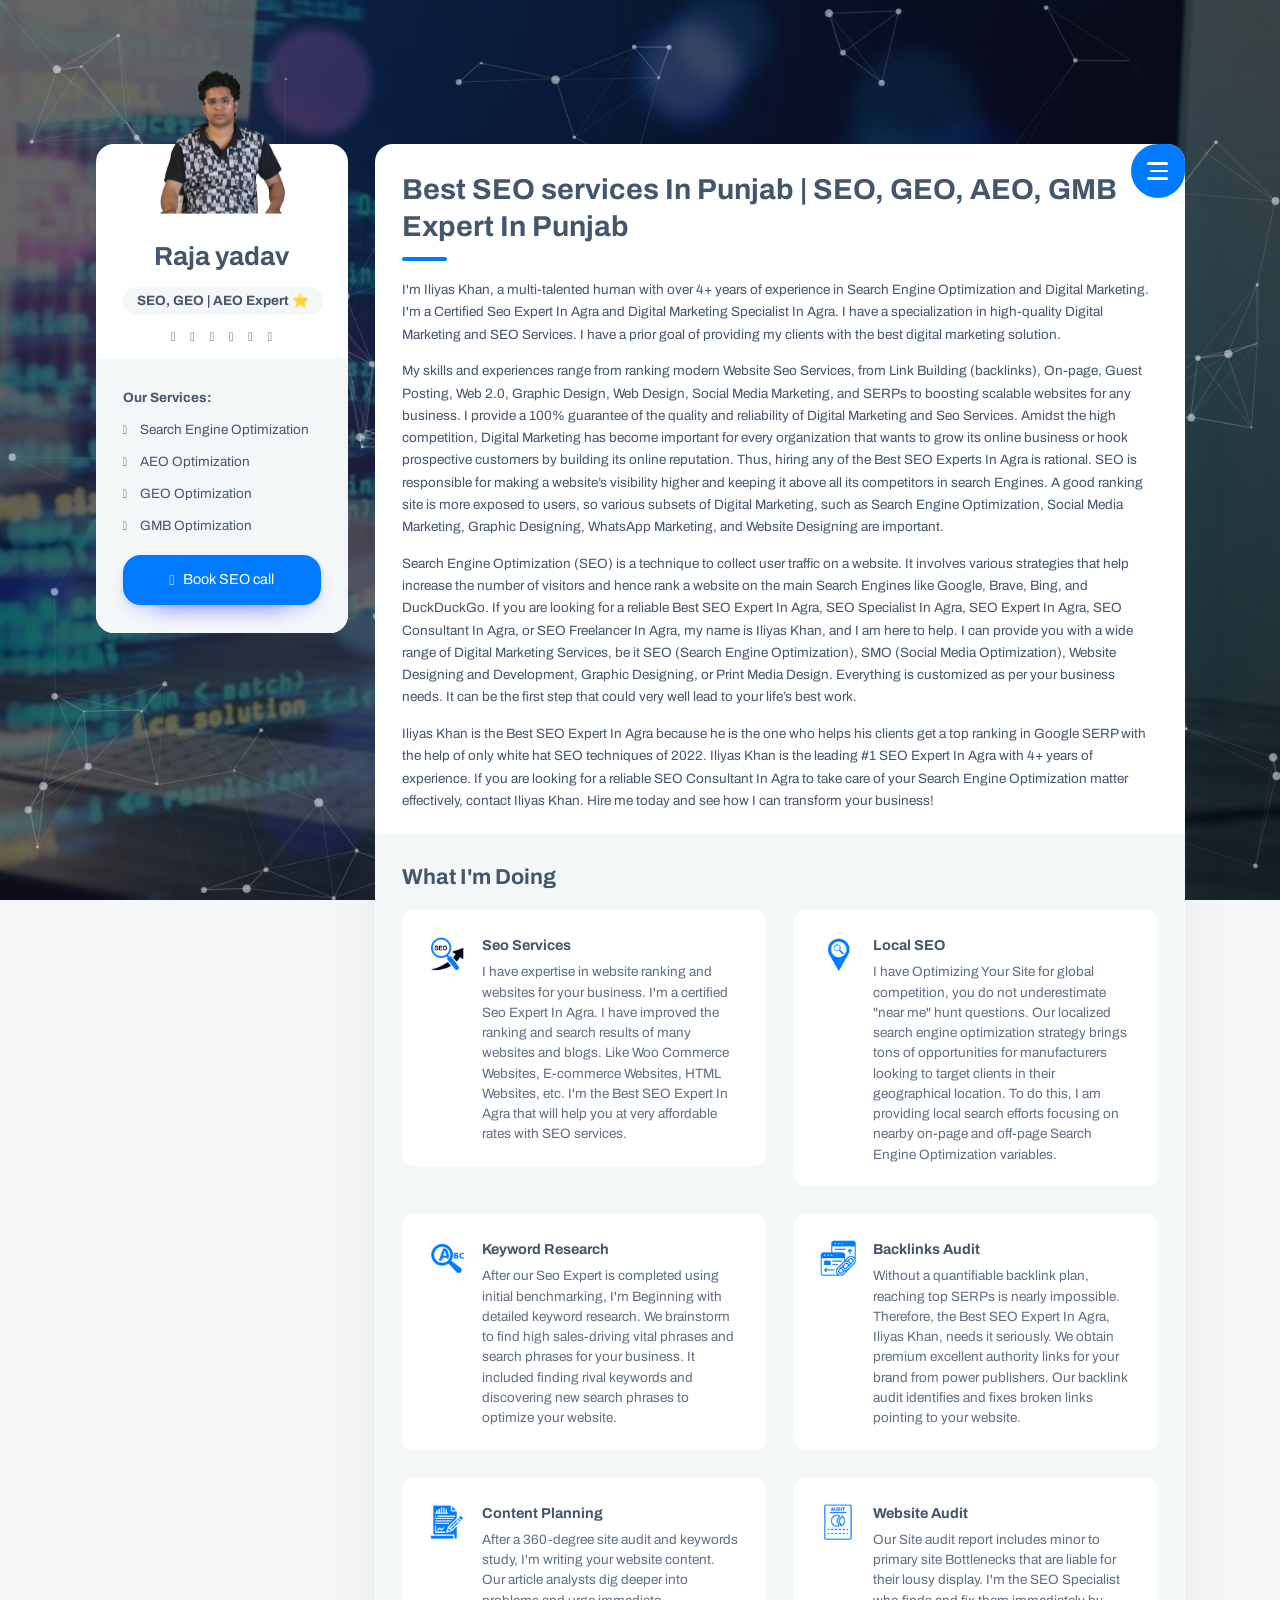
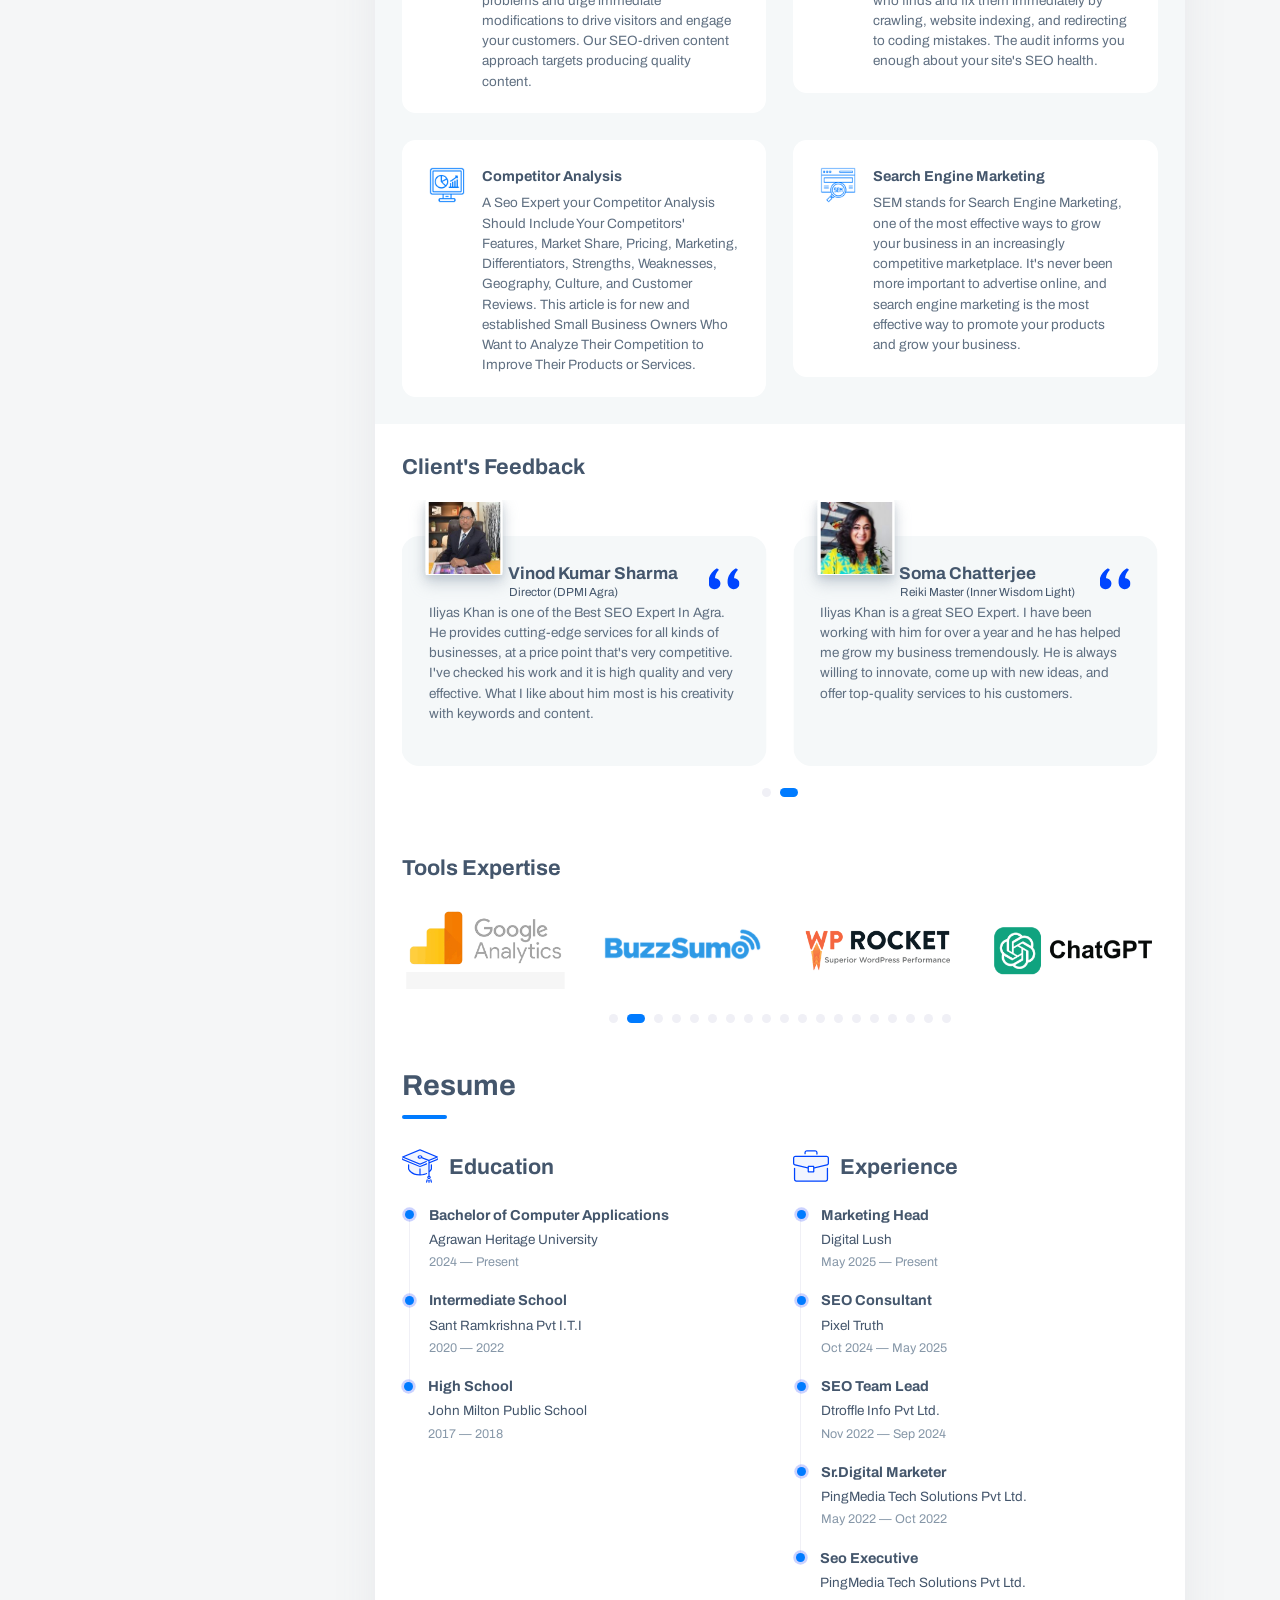
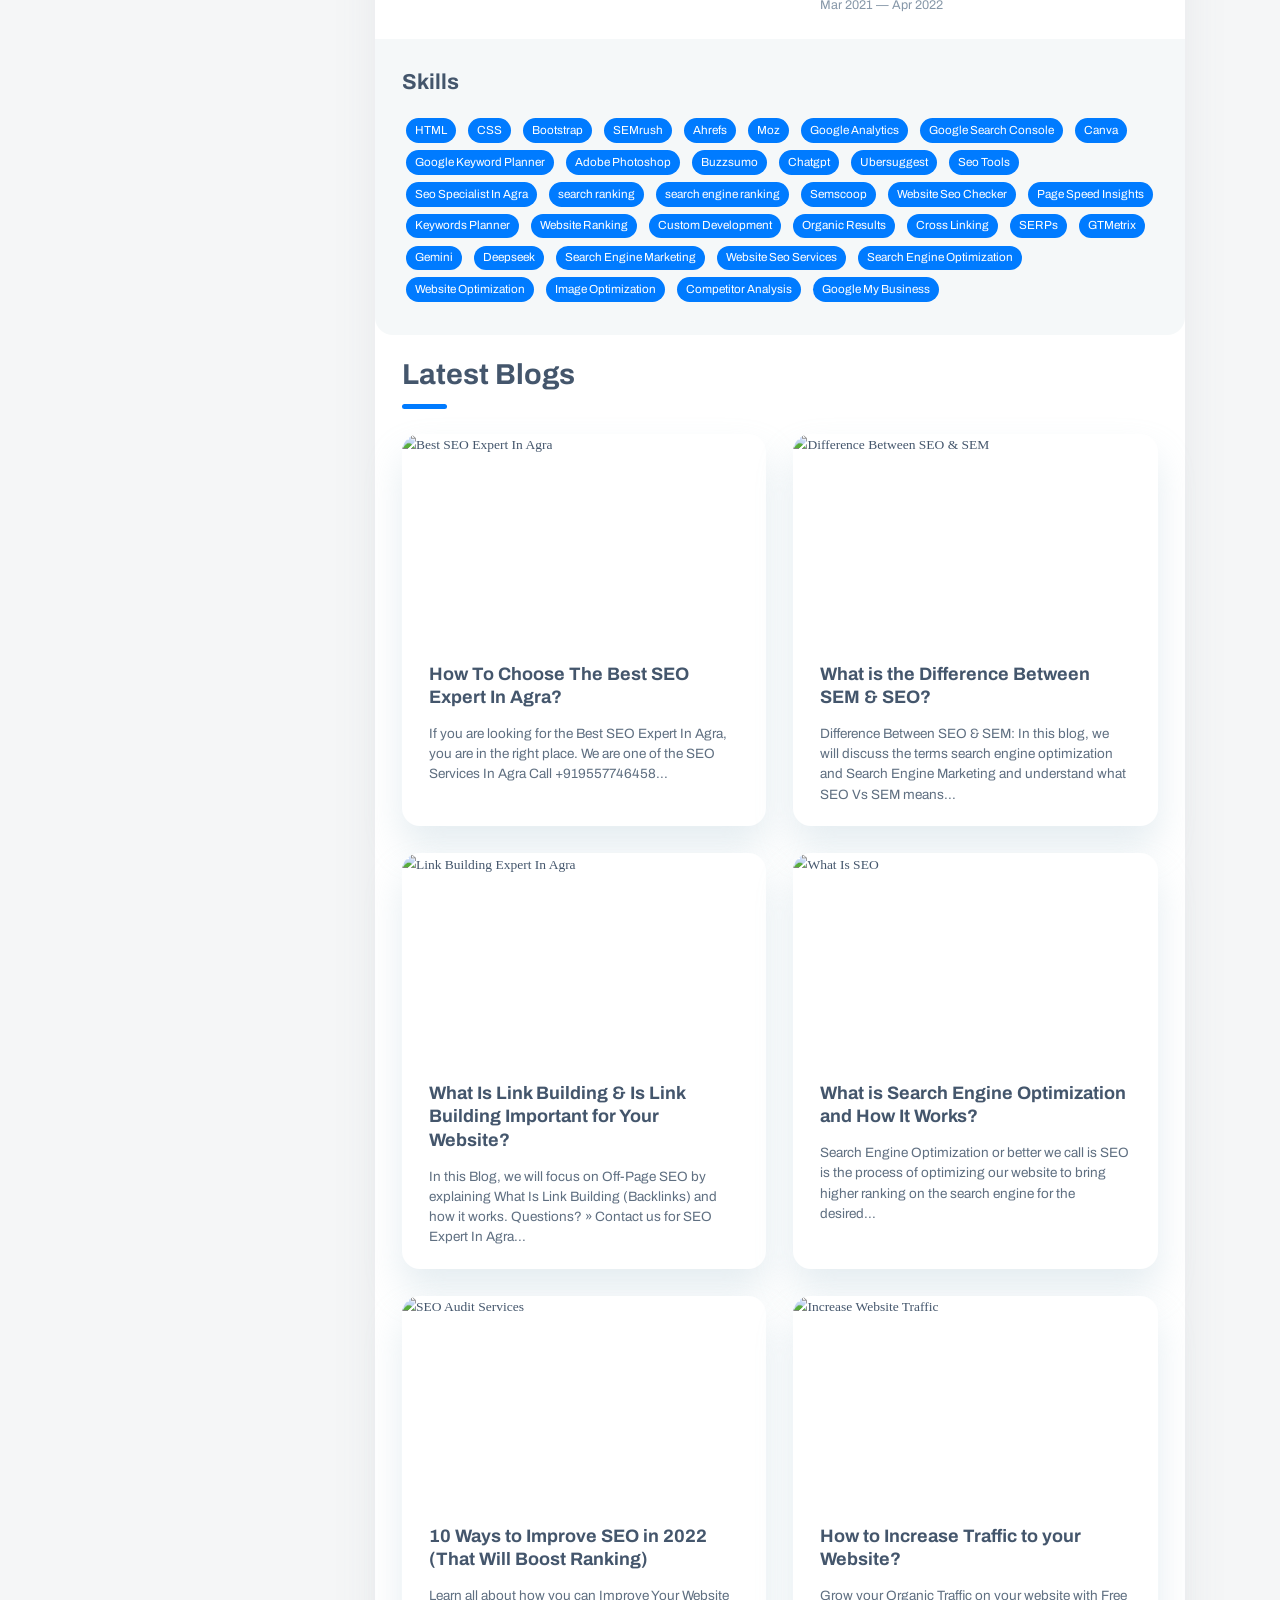
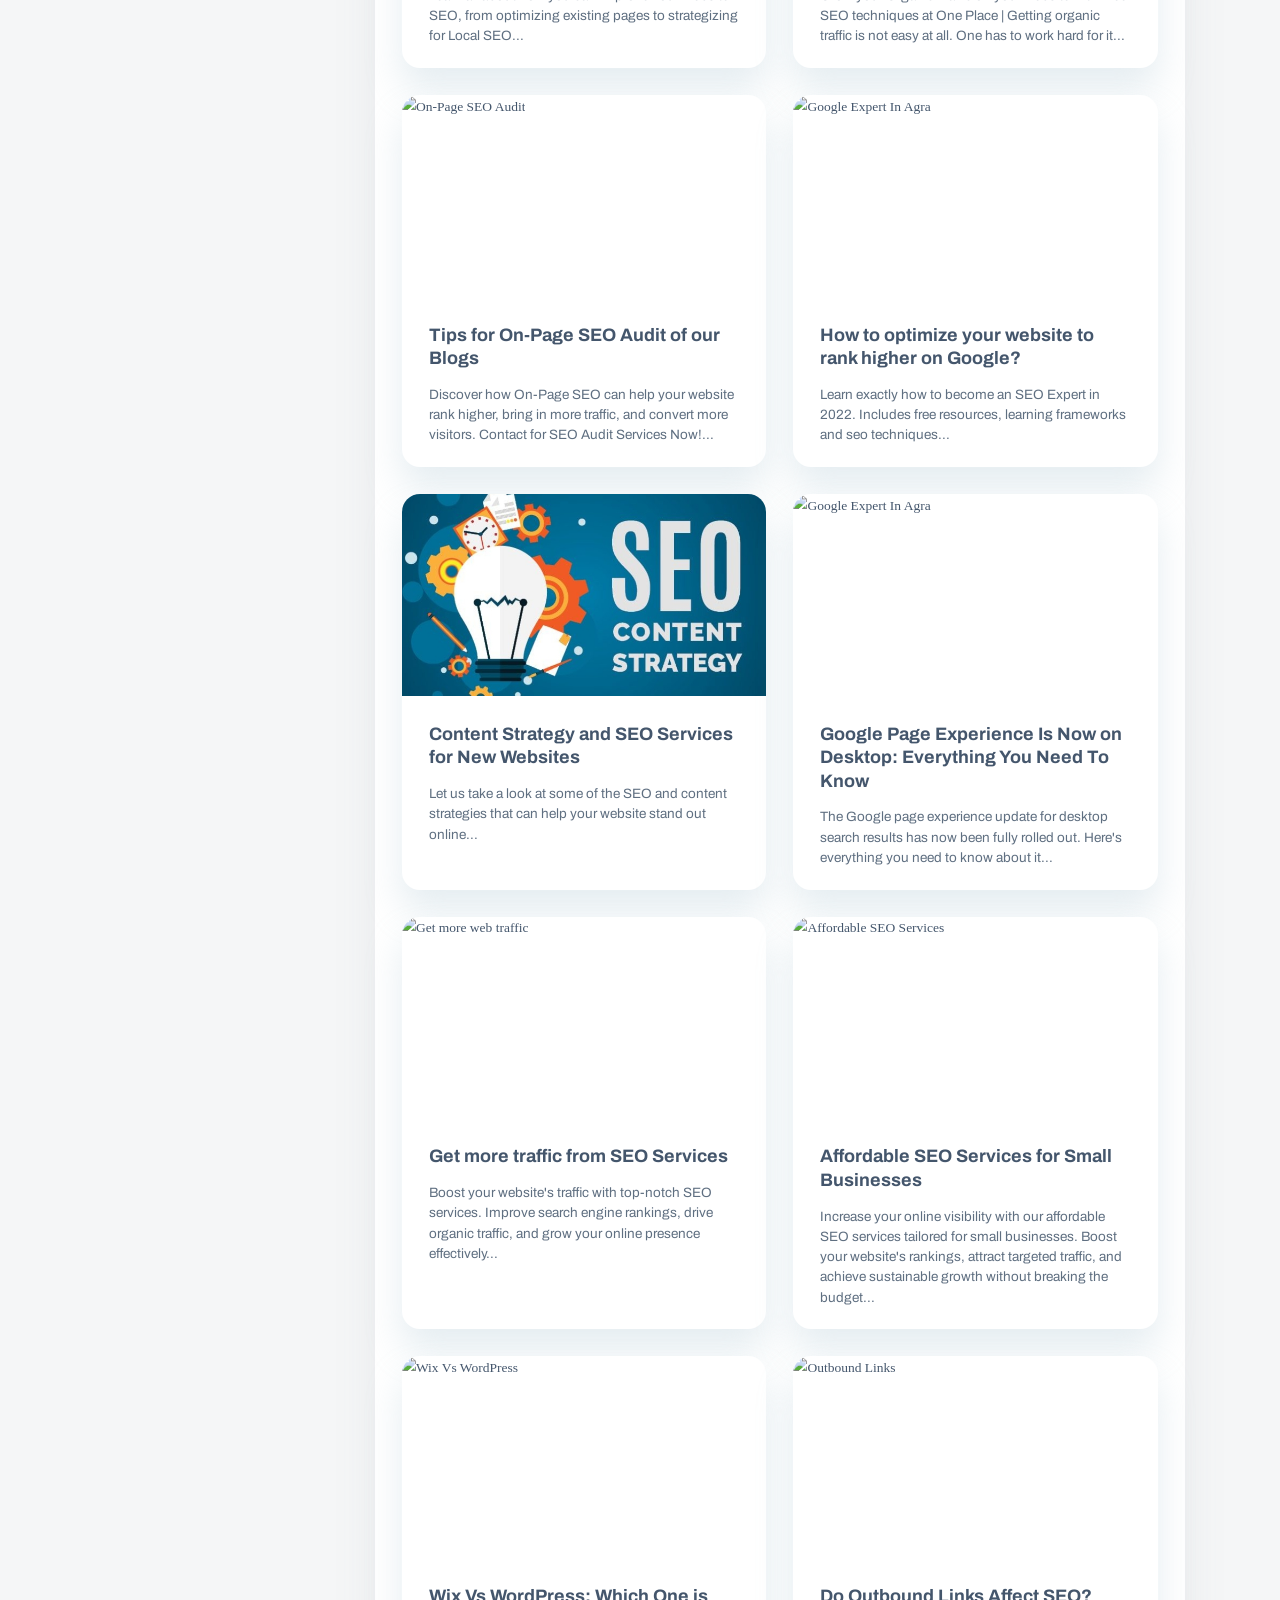
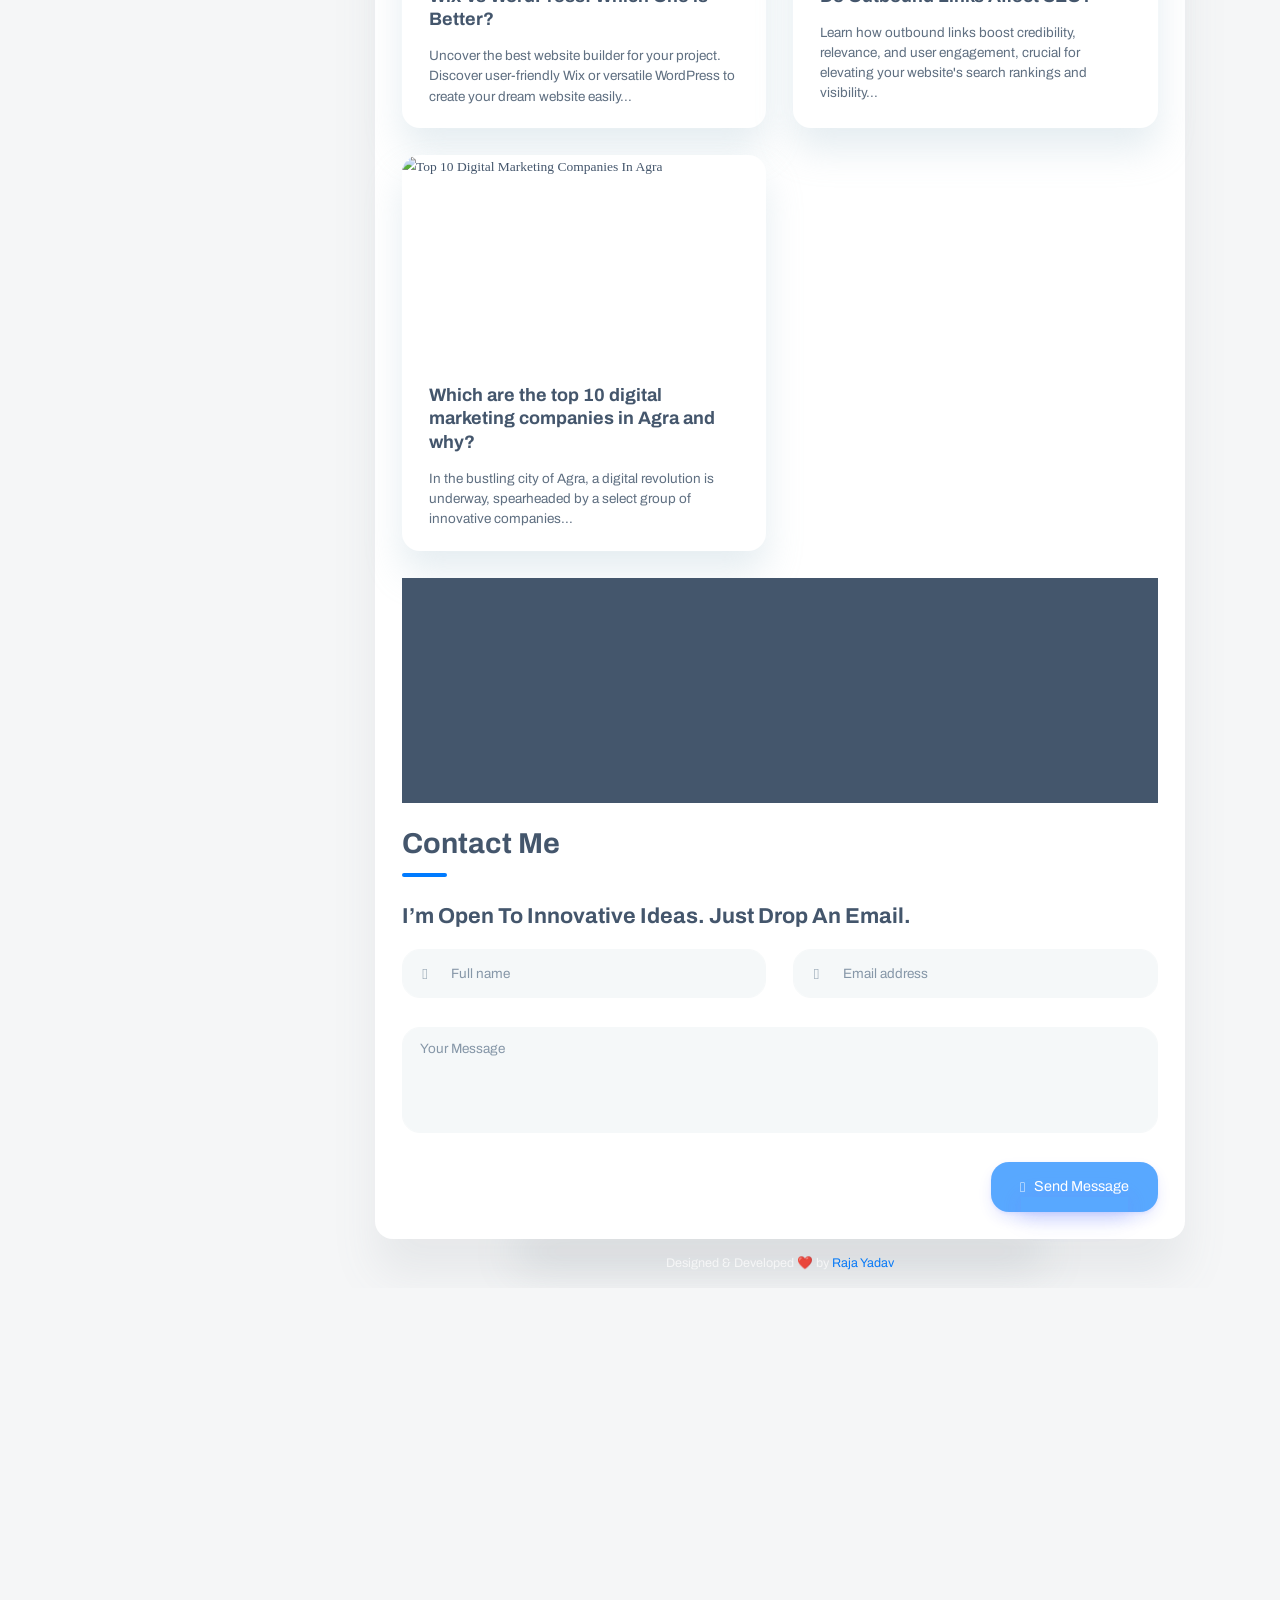
==== index.html @ 0ef96c01 "Update index.html" ====
<!DOCTYPE html><html lang="en"><head>
    <meta charset="utf-8">
    <title>Best SEO services In Punjab | SEO Expert In Punjab | Raja yadav</title>
    <!-- Meta Data -->
    <meta http-equiv="X-UA-Compatible" content="IE=edge">
    <meta name="viewport" content="width=device-width, initial-scale=1, shrink-to-fit=no">
    <meta name="format-detection" content="telephone=no">
    <meta name="format-detection" content="address=no">
    <meta name="author" content="Raja yadav">
    <meta name="publisher" content="Raja yadav">
    <meta name="keywords" content="Seo Expert In Agra, Best Seo Expert In Agra, Seo Consultant In Agra, Seo Specialist In Agra, Web Designer In Agra, Digital Marketing Specialist In Agra, WordPress Developer In Agra">
    <meta name="description" content="Looking for Best SEO Expert In Agra? We provide the Best SEO Services In Agra, helping businesses to rank higher in search engines and get more traffic. ">
    <!-- Facebook Meta Tags -->
    <meta property="og:url" content="https://iliyaskhanseo.github.io/about/">
    <meta property="og:type" content="website">
    <meta property="og:title" content="Best SEO services In Punjab | SEO Specialist In Punjab | Raja yadav">
    <meta property="og:description" content="Looking for Best SEO Expert In Agra? We provide the Best SEO Services In Agra, helping businesses to rank higher in search engines and get more traffic.">
    <meta property="og:image" content="assets/img/seo-specialist-in-agra.png">
    <!-- Twitter Meta Tags -->
    <meta name="twitter:card" content="summary_large_image">
    <meta property="twitter:domain" content="iliyaskhanseo.github.io">
    <meta property="twitter:url" content="https://iliyaskhanseo.github.io/about/">
    <meta name="twitter:title" content="BBest SEO services In Punjab | SEO Specialist In Punjab | Raja yadav">
    <meta name="twitter:description" content="Looking for Best SEO Expert In Agra? We provide the Best SEO Services In Agra, helping businesses to rank higher in search engines and get more traffic.">
    <meta name="twitter:image" content="https://iliyaskhanseo.github.io/about/assets/img/Eh5LkdTk6ANN.png">
    <!-- Google Search Console Tag -->
    <meta name="google-site-verification" content="oo7vK7YhTqruLKz8RVcrrP7pEnpECfDOakX9Ccf4OaU">
    <!-- Pinterest Console Tag -->
    <meta name="p:domain_verify" content="1a191bb0fbd86f6b0634e02ddeb08bd8">
    <!-- Font Awesome Icon -->
    <link rel="stylesheet" href="path/to/font-awesome/css/font-awesome.min.css">
    <!-- Favicons -->
    <link rel="apple-touch-icon" sizes="144x144" href="assets/img/best-consultant-in-agra copy.jpg">
    <link rel="apple-touch-icon" sizes="114x114" href="assets/img/best-consultant-in-agra copy.jpg">
    <link rel="apple-touch-icon" sizes="72x72" href="assets/img/best-consultant-in-agra copy.jpg">
    <link rel="apple-touch-icon" sizes="57x57" href="assets/img/best-consultant-in-agra copy.jpg">
    <link rel="shortcut icon" href="assets/img/fevicon.png">
    <link rel="canonical" href="https://iliyaskhanseo.github.io/about/">
    <!-- Styles -->
    <link rel="stylesheet" type="text/css" href="assets/styles/style.css">
    <link rel="stylesheet" type="text/css" href="assets/demo/style-demo.css">
    <!-- Global site tag (gtag.js) - Google Analytics -->
    <script async="" src="https://www.googletagmanager.com/gtag/js?id=G-YRTBRY62MX"></script>
    <script>
    window.dataLayer = window.dataLayer || [];
    function gtag() { dataLayer.push(arguments); }
    gtag('js', new Date());
    gtag('config', 'G-YRTBRY62MX');
    </script>
    <!-- Schemas  -->
    <script type="application/ld+json">
    {
    "@context": "https://schema.org",
    "@type": "ProfessionalService",
    "name": "SEO Specialist In Agra - Iliyas Khan - WordPress Developer In Agra",
    "image": "https://iliyaskhanseo.github.io/about/assets/img/4myxSae8krfL.jpg",
    "@id": "",
    "url": "https://iliyaskhanseo.github.io/about/",
    "telephone": "9557746458",
    "priceRange": "$150 - $300",
    "address": {
    "@type": "PostalAddress",
    "streetAddress": "G-556, Rambagh, Valdev Nagar, T.Y.C. Phase-II",
    "addressLocality": "Agra",
    "postalCode": "282006",
    "addressRegion" : "UP",
    "addressCountry": "IN"
    },
    "geo": {
    "@type": "GeoCoordinates",
    "latitude": 27.2057342,
    "longitude": 78.0544946
    },
    "openingHoursSpecification": {
    "@type": "OpeningHoursSpecification",
    "dayOfWeek": [
    "Monday",
    "Tuesday",
    "Wednesday",
    "Thursday",
    "Friday",
    "Saturday"
    ],
    "opens": "09:00",
    "closes": "21:00"
    },
    "sameAs": [
    "https://www.facebook.com/iliyaskhanseo",
    "https://www.instagram.com/iliyaskhanseo/",
    "https://twitter.com/iliyaskhanseo",
    "https://www.linkedin.com/in/iliyas-khan-seo/",
    "https://github.com/iliyaskhanseo",
    "https://in.pinterest.com/iliyaskhanseo/",
    "https://iliyaskhanseo.github.io/about/"
    ]
    }
    </script>
    <script type="application/ld+json">
    {
    "@context": "https://schema.org/",
    "@type": "BreadcrumbList",
    "itemListElement": [{
    "@type": "ListItem",
    "position": 1,
    "name": "Home",
    "item": "https://iliyaskhanseo.github.io/about/"
    },{
    "@type": "ListItem",
    "position": 2,
    "name": "About Me",
    "item": "https://iliyaskhanseo.github.io/about/"
    }]
    }
    </script>
    <script type="application/ld+json">
    {
    "@context": "https://schema.org/",
    "@type": "WebSite",
    "name": "SEO Specialist In Agra - Iliyas Khan | SEO Expert In Agra | Best SEO Expert In Agra",
    "url": "https://iliyaskhanseo.github.io/about/",
    "potentialAction": {
    "@type": "SearchAction",
    "target": "https://iliyaskhanseo.github.io/about/{search_term_string}",
    "query-input": "required name=search_term_string"
    }
    }
    </script>
    <script type="application/ld+json">
    {
    "@context": "https://schema.org/",
    "@type": "Person",
    "name": "Raja Yadav",
    "url": "https://iliyaskhanseo.github.io/about/",
    "image": "https://iliyaskhanseo.github.io/about/assets/img/4myxSae8krfL.jpg",
    "jobTitle": "SEO, GEO, GMB Specialist",
    "worksFor": {
    "@type": "Organization",
    "name": "Zylo Fitness"
    },
    "sameAs": [
    "https://www.facebook.com/iliyaskhanseo",
    "https://www.instagram.com/iliyaskhanseo/",
    "https://twitter.com/iliyaskhanseo",
    "https://www.linkedin.com/in/iliyas-khan-seo/",
    "https://github.com/iliyaskhanseo",
    "https://in.pinterest.com/iliyaskhanseo/"
    ]
    }
    </script>
    <script type="application/ld+json">
    {
    "@context": "https://schema.org",
    "@type": "BlogPosting",
    "mainEntityOfPage": {
    "@type": "WebPage",
    "@id": "https://www.linkedin.com/pulse/what-difference-between-seo-sem-iliyas-khan-iliyas-khan"
    },
    "headline": "What is the Difference Between SEM & SEO?",
    "description": "Difference Between SEO & SEM: In this blog, we will discuss the terms search engine optimization and Search Engine Marketing and understand what SEO Vs SEM means...",
    "image": "https://iliyaskhanseo.github.io/about/assets/img/xHSi1Vx0AQ9A.jpg",
    "author": {
    "@type": "Person",
    "name": "Iliyas Khan",
    "url": "https://iliyaskhanseo.github.io/about/"
    },
    "publisher": {
    "@type": "Organization",
    "name": "Iliyas Khan",
    "logo": {
    "@type": "ImageObject",
    "url": "https://iliyaskhanseo.github.io/shivam-bhai/assets/img/Eh5LkdTk6ANN.png"
    }
    },
    "datePublished": ""
    }
    </script>
    <script type="application/ld+json">
    {
    "@context": "https://schema.org",
    "@type": "BlogPosting",
    "mainEntityOfPage": {
    "@type": "WebPage",
    "@id": "https://www.linkedin.com/pulse/what-search-engine-optimization-how-does-work-iliyas-iliyas-khan/"
    },
    "headline": "What is Search Engine Optimization and How It Works?",
    "description": "Search Engine Optimization or better we call is SEO is the process of optimizing our website to bring higher ranking on the search engine for the desired...",
    "image": "https://iliyaskhanseo.github.io/about/assets/img/XyAKv8jKcpv4.jpg",
    "author": {
    "@type": "Person",
    "name": "Iliyas Khan",
    "url": "https://iliyaskhanseo.github.io/about/"
    },
    "publisher": {
    "@type": "Organization",
    "name": "Iliyas Khan",
    "logo": {
    "@type": "ImageObject",
    "url": "https://iliyaskhanseo.github.io/about/assets/img/Eh5LkdTk6ANN.png"
    }
    },
    "datePublished": ""
    }
    </script>
    <script type="application/ld+json">
    {
    "@context": "https://schema.org",
    "@type": "BlogPosting",
    "mainEntityOfPage": {
    "@type": "WebPage",
    "@id": "https://www.linkedin.com/pulse/tips-on-page-seo-audit-our-blogs-iliyas-khan"
    },
    "headline": "Tips for On-Page SEO Audit of our Blogs",
    "description": "Discover how On-Page SEO can help your website rank higher, bring in more traffic, and convert more visitors. Contact for SEO Audit Services Now!...",
    "image": "https://iliyaskhanseo.github.io/about/assets/img/xk8H1oG9loq4.jpg",
    "author": {
    "@type": "Person",
    "name": "Iliyas Khan",
    "url": "https://iliyaskhanseo.github.io/about/"
    },
    "publisher": {
    "@type": "Organization",
    "name": "Iliyas Khan",
    "logo": {
    "@type": "ImageObject",
    "url": "https://iliyaskhanseo.github.io/about/assets/img/Eh5LkdTk6ANN.png"
    }
    },
    "datePublished": ""
    }
    </script>
    <script type="application/ld+json">
    {
    "@context": "https://schema.org",
    "@type": "BlogPosting",
    "mainEntityOfPage": {
    "@type": "WebPage",
    "@id": "https://www.linkedin.com/pulse/what-link-building-important-your-website-iliyas-khan"
    },
    "headline": "What Is Link Building & Is Link Building Important for Your Website?",
    "description": "In this Blog, we will focus on Off-Page SEO by explaining What Is Link Building (Backlinks) and how it works. Questions? » Contact us for SEO Expert In Agra...",
    "image": "https://iliyaskhanseo.github.io/about/assets/img/Mxy9rFTm3oGd.jpg",
    "author": {
    "@type": "Person",
    "name": "Iliyas Khan",
    "url": "https://iliyaskhanseo.github.io/about/"
    },
    "publisher": {
    "@type": "Organization",
    "name": "Iliyas Khan",
    "logo": {
    "@type": "ImageObject",
    "url": "https://iliyaskhanseo.github.io/about/assets/img/Eh5LkdTk6ANN.png"
    }
    },
    "datePublished": ""
    }
    </script>
    <script type="application/ld+json">
    {
    "@context": "https://schema.org",
    "@type": "BlogPosting",
    "mainEntityOfPage": {
    "@type": "WebPage",
    "@id": "https://www.linkedin.com/pulse/how-increase-traffic-your-website-iliyas-khan"
    },
    "headline": "How to Increase Traffic to your Website?",
    "description": "Grow your Organic Traffic on your website with Free SEO techniques at One Place | Getting organic traffic is not easy at all. One has to work hard for it...",
    "image": "https://iliyaskhanseo.github.io/about/assets/img/Q4Z4lAqhWyp5.jpg",
    "author": {
    "@type": "Person",
    "name": "Iliyas Khan",
    "url": "https://iliyaskhanseo.github.io/about/"
    },
    "publisher": {
    "@type": "Organization",
    "name": "Iliyas Khan",
    "logo": {
    "@type": "ImageObject",
    "url": "https://iliyaskhanseo.github.io/about/assets/img/Eh5LkdTk6ANN.png"
    }
    },
    "datePublished": ""
    }
    </script>
    <script type="application/ld+json">
    {
    "@context": "https://schema.org",
    "@type": "BlogPosting",
    "mainEntityOfPage": {
    "@type": "WebPage",
    "@id": "https://www.linkedin.com/pulse/content-strategy-seo-services-new-websites-iliyas-khan"
    },
    "headline": "Content Strategy and SEO Services for New Websites",
    "description": "Let us take a look at some of the SEO and content strategies that can help your website stand out online...",
    "image": "https://iliyaskhanseo.github.io/about/Content Strategy and SEO Services for New Websites",
    "author": {
    "@type": "Person",
    "name": "Iliyas Khan",
    "url": "https://iliyaskhanseo.github.io/about/"
    },
    "publisher": {
    "@type": "Organization",
    "name": "Iliyas Khan",
    "logo": {
    "@type": "ImageObject",
    "url": "https://iliyaskhanseo.github.io/about/assets/img/Eh5LkdTk6ANN.png"
    }
    },
    "datePublished": ""
    }
    </script>
    <script type="application/ld+json">
    {
    "@context": "https://schema.org",
    "@type": "BlogPosting",
    "mainEntityOfPage": {
    "@type": "WebPage",
    "@id": "https://www.linkedin.com/pulse/how-optimize-your-website-rank-higher-google-iliyas-khan"
    },
    "headline": "How to optimize your website to rank higher on Google?",
    "description": "Learn exactly how to become an SEO Expert in 2022. Includes free resources, learning frameworks and seo techniques...",
    "image": "https://iliyaskhanseo.github.io/about/assets/img/9PnNhcQPXZjW.jpg",
    "author": {
    "@type": "Person",
    "name": "Iliyas Khan",
    "url": "https://iliyaskhanseo.github.io/about/"
    },
    "publisher": {
    "@type": "Organization",
    "name": "Iliyas Khan",
    "logo": {
    "@type": "ImageObject",
    "url": "https://iliyaskhanseo.github.io/about/assets/img/Eh5LkdTk6ANN.png"
    }
    },
    "datePublished": ""
    }
    </script>
    <script type="application/ld+json">
    {
    "@context": "https://schema.org",
    "@type": "BlogPosting",
    "mainEntityOfPage": {
    "@type": "WebPage",
    "@id": "https://www.linkedin.com/pulse/google-page-experience-now-desktop-everything-you-need-iliyas-khan"
    },
    "headline": "Google Page Experience Is Now on Desktop: Everything You Need To Know",
    "description": "The Google page experience update for desktop search results has now been fully rolled out. Here's everything you need to know about it...",
    "image": "https://iliyaskhanseo.github.io/about/assets/img/HEodektyXf31.jpg",
    "author": {
    "@type": "Person",
    "name": "Iliyas Khan",
    "url": "https://iliyaskhanseo.github.io/about/"
    },
    "publisher": {
    "@type": "Organization",
    "name": "Iliyas Khan",
    "logo": {
    "@type": "ImageObject",
    "url": "https://iliyaskhanseo.github.io/about/assets/img/Eh5LkdTk6ANN.png"
    }
    },
    "datePublished": ""
    }
    </script>
    <script type="application/ld+json">
    {
    "@context": "https://schema.org",
    "@type": "BlogPosting",
    "mainEntityOfPage": {
    "@type": "WebPage",
    "@id": "https://www.linkedin.com/pulse/how-choose-best-seo-expert-agra-iliyas-khan"
    },
    "headline": "How To Choose The Best SEO Expert In Agra?",
    "description": "If you are looking for the Best SEO Expert In Agra, you are in the right place. We are one of the SEO Services In Agra Call +91 9557746458...",
    "image": "https://iliyaskhanseo.github.io/about/assets/img/iwyoLDih7Cu0.jpg",
    "author": {
    "@type": "Person",
    "name": "Iliyas Khan",
    "url": "https://iliyaskhanseo.github.io/about/"
    },
    "publisher": {
    "@type": "Organization",
    "name": "Iliyas Khan",
    "logo": {
    "@type": "ImageObject",
    "url": "https://iliyaskhanseo.github.io/about/assets/img/Eh5LkdTk6ANN.png"
    }
    },
    "datePublished": ""
    }
    </script>
    <script type="application/ld+json">
    {
    "@context": "https://schema.org",
    "@type": "BlogPosting",
    "mainEntityOfPage": {
    "@type": "WebPage",
    "@id": "https://www.linkedin.com/pulse/10-ways-improve-seo-2022-boost-ranking-iliyas-khan"
    },
    "headline": "10 Ways to Improve SEO in 2022 (That Will Boost Ranking)",
    "description": "Learn all about how you can Improve Your Website SEO, from optimizing existing pages to strategizing for Local SEO...",
    "image": "https://iliyaskhanseo.github.io/about/assets/img/2VVUNK309PDl.jpg",
    "author": {
    "@type": "Person",
    "name": "Iliyas Khan",
    "url": "https://iliyaskhanseo.github.io/about/"
    },
    "publisher": {
    "@type": "Organization",
    "name": "Iliyas Khan",
    "logo": {
    "@type": "ImageObject",
    "url": "https://iliyaskhanseo.github.io/about/assets/img/Eh5LkdTk6ANN.png"
    }
    },
    "datePublished": ""
    }
    </script>
    <script type="application/ld+json">
    {
    "@context": "https://schema.org",
    "@type": "BlogPosting",
    "mainEntityOfPage": {
    "@type": "WebPage",
    "@id": "https://www.linkedin.com/pulse/get-more-traffic-from-seo-services-iliyas-khan-seo-specialist"
    },
    "headline": "Get more traffic from SEO Services",
    "description": "Boost your website's traffic with top-notch SEO services. Improve search engine rankings, drive organic traffic, and grow your online presence effectively.",
    "image": "https://iliyaskhanseo.github.io/about/assets/img/GG4PXdto7vcZ.jpg",
    "author": {
    "@type": "Person",
    "name": "Iliyas Khan",
    "url": "https://iliyaskhanseo.github.io/about/"
    },
    "publisher": {
    "@type": "Organization",
    "name": "Iliyas Khan",
    "logo": {
    "@type": "ImageObject",
    "url": "https://iliyaskhanseo.github.io/about/assets/img/Eh5LkdTk6ANN.png"
    }
    },
    "datePublished": ""
    }
    </script>
    <script type="application/ld+json">
    {
    "@context": "https://schema.org",
    "@type": "BlogPosting",
    "mainEntityOfPage": {
    "@type": "WebPage",
    "@id": "https://www.linkedin.com/pulse/affordable-seo-services-small-businesses-iliyas-khan-seo-specialist"
    },
    "headline": "Affordable SEO Services for Small Businesses",
    "description": "Increase your online visibility with our affordable SEO services tailored for small businesses. Boost your website's rankings, attract targeted traffic, and achieve sustainable growth without breaking the budget.",
    "image": "https://iliyaskhanseo.github.io/about/assets/img/c37bOPfbvjme.jpg",
    "author": {
    "@type": "Person",
    "name": "Iliyas Khan",
    "url": "https://iliyaskhanseo.github.io/about/"
    },
    "publisher": {
    "@type": "Organization",
    "name": "Iliyas Khan",
    "logo": {
    "@type": "ImageObject",
    "url": "https://iliyaskhanseo.github.io/about/assets/img/Eh5LkdTk6ANN.png"
    }
    },
    "datePublished": ""
    }
    </script>
    <script type="application/ld+json">
    {
    "@context": "https://schema.org",
    "@type": "BlogPosting",
    "mainEntityOfPage": {
    "@type": "WebPage",
    "@id": "https://www.linkedin.com/pulse/wix-vs-wordpress-which-one-better-iliyas-khan-seo-specialist"
    },
    "headline": "Wix Vs WordPress: Which One is Better?",
    "description": "Uncover the best website builder for your project. Discover user-friendly Wix or versatile WordPress to create your dream website easily.",
    "image": "https://iliyaskhanseo.github.io/about/assets/img/20nrl4oJBvlW.jpg",
    "author": {
    "@type": "Person",
    "name": "Iliyas Khan",
    "url": "https://iliyaskhanseo.github.io/about/"
    },
    "publisher": {
    "@type": "Organization",
    "name": "Iliyas Khan",
    "logo": {
    "@type": "ImageObject",
    "url": "https://iliyaskhanseo.github.io/about/assets/img/Eh5LkdTk6ANN.png"
    }
    },
    "datePublished": ""
    }
    </script>
    <script type="application/ld+json">
    {
    "@context": "https://schema.org",
    "@type": "BlogPosting",
    "mainEntityOfPage": {
    "@type": "WebPage",
    "@id": "https://www.linkedin.com/pulse/do-outbound-links-affect-seo-iliyas-khan-seo-specialist-dfj2c"
    },
    "headline": "Do Outbound Links Affect SEO?",
    "description": "Learn how outbound links boost credibility, relevance, and user engagement, crucial for elevating your website's search rankings and visibility.",
    "image": "https://iliyaskhanseo.github.io/about/assets/img/2EQ3pXLinpOZ.jpg",
    "author": {
    "@type": "Person",
    "name": "Iliyas Khan",
    "url": "https://iliyaskhanseo.github.io/about/"
    },
    "publisher": {
    "@type": "Organization",
    "name": "Iliyas Khan",
    "logo": {
    "@type": "ImageObject",
    "url": "https://iliyaskhanseo.github.io/about/assets/img/Eh5LkdTk6ANN.png"
    }
    },
    "datePublished": ""
    }
    </script>
    <script type="application/ld+json">
    {
    "@context": "https://schema.org",
    "@type": "BlogPosting",
    "mainEntityOfPage": {
    "@type": "WebPage",
    "@id": "https://www.linkedin.com/pulse/which-top-10-digital-marketing-companies-agra-why-seo-specialist-wfx9c/"
    },
    "headline": "Which are the top 10 digital marketing companies in Agra and why?",
    "description": "In the bustling city of Agra, a digital revolution is underway, spearheaded by a select group of innovative companies.",
    "image": "https://iliyaskhanseo.github.io/about/assets/img/MLFrRIsemBj3.jpg",
    "author": {
    "@type": "Person",
    "name": "Iliyas Khan",
    "url": "https://iliyaskhanseo.github.io/about/"
    },
    "publisher": {
    "@type": "Organization",
    "name": "Iliyas Khan",
    "logo": {
    "@type": "ImageObject",
    "url": "https://iliyaskhanseo.github.io/about/assets/img/Eh5LkdTk6ANN.png"
    }
    },
    "datePublished": ""
    }
    </script>
  </head>
  <body class="bg-particle">
    <div id="particles-js"></div>
    <main class="main">
      <div class="container gutter-top">
        <div class="row sticky-parent">
          <!-- Sidebar -->
          <aside class="col-12 col-md-12 col-xl-3">
            <div class="sidebar box shadow pb-0 sticky-column">
              <svg class="avatar avatar--180" viewBox="0 0 188 188">
                <g class="avatar__box">
                  <image xlink:href="assets/img/best-consultant-in-agra copy.jpg" alt="Best Seo Expert In Agra" title="Best Seo Expert In Agra" height="100%" width="100%"></image>
                </g>
              </svg>
              <div class="text-center">
                <h3 class="title title--h3 sidebar__user-name">Raja yadav</h3>
                <div class="badge badge--light"><strong>SEO, GEO | AEO Expert ⭐</strong></div>
                <!-- Social -->
                <div class="social">
                  <a class="social__link" href="https://www.facebook.com/iliyaskhanseo" target="_blank" title="Best SEO Consultant In Agra"><i class="font-icon icon-facebook"></i></a>
                  <a class="social__link" href="https://www.instagram.com/zolaseo.in" target="_blank" title="Best SEO Specialist In Punjab"><i class="font-icon icon-instagram"></i></a>
                  <a class="social__link" href="https://twitter.com/iliyaskhanseo" target="_blank" title="SEO Specialist In Agra"><i class="font-icon icon-twitter"></i></a>
                  <a class="social__link" href="https://www.linkedin.com/in/iliyas-khan-seo/" target="_blank" title="SEO Services In Agra"><i class="font-icon icon-linkedin2"></i></a>
                  <a class="social__link" href="https://github.com/iliyaskhanseo" target="_blank" title="Best SEO Consultant In Agra"><i class="font-icon icon-github"></i></a>
                  <a class="social__link" href="https://www.behance.net/iliyaskhanseo" target="_blank" title="Best SEO Service Provider In Agra"><i class="font-icon icon-behance"></i></a>
                </div>
              </div>
              <div class="sidebar__info box-inner box-inner--rounded">
                <ul class="contacts-block">
                  <li class="contacts-block__item" data-toggle="tooltip" data-placement="top" title="Website Designer In Agra">
                    <strong>Our Services:</strong>
                  </li>
                  <li class="contacts-block__item" data-toggle="tooltip" data-placement="top" title="Website Designer In Agra">
                    <i class="font-icon icon-send" style="font-size: 14px;"></i>Search Engine Optimization
                  </li>
                  <li class="contacts-block__item" data-toggle="tooltip" data-placement="top" title="SEO Services In Agra">
                    <i class="font-icon icon-send" style="font-size: 14px;"></i>AEO Optimization
                  </li>
                  <li class="contacts-block__item" data-toggle="tooltip" data-placement="top" title="Social Media Marketer In Agra"><i class="font-icon icon-send" style="font-size: 14px;"></i>GEO Optimization
                  </li>
                  <li class="contacts-block__item" data-toggle="tooltip" data-placement="top" title="Graphic Designer In Agra">
                    <i class="font-icon icon-send" style="font-size: 14px;"></i>GMB Optimization
                  </li>
                </ul>
                <a class="btn" target="_blank" href="https://zolaseo.com/." title="SEO Specialist In Agra"><i class="font-icon icon-user"></i> Book SEO call </a>
              </div>
            </div>
          </aside>
          <!-- Content -->
          <div class="col-12 col-md-12 col-xl-9">
            <div class="box shadow pb-0">
              <!-- Menu -->
              <div class="circle-menu">
                <div class="hamburger">
                  <div class="line"></div>
                  <div class="line"></div>
                  <div class="line"></div>
                </div>
              </div>
              <div class="inner-menu js-menu js-tabs">
                <ul class="nav">
                  <li class="nav__item"><a class="active" href="#about-tab" title="About SEO Expert In Agra">About</a></li>
                  <li class="nav__item"><a href="#resume-tab" title="Resume">Resume</a></li>
                  <!--                                 <li class="nav__item"><a href="#portfolio-tab" title="Case Studies">Portfolio</a></li> -->
                  <li class="nav__item"><a href="#blog-tab" title="Latest Blogs">Blogs</a></li>
                  <li class="nav__item"><a href="#contact-tab" title="Contact Us For Seo Services">Contact</a></li>
                </ul>
              </div>
              <div class="content" id="content">
                <div id="about-tab" class="tabcontent active">
                  <!-- ABOUT -->
                  <div class="pb-0 pb-sm-2">
                    <h1 class="title title--h1 first-title title__separate">Best SEO services In Punjab |
                    SEO, GEO, AEO, GMB Expert In Punjab</h1>
                    <p>I'm Iliyas Khan, a multi-talented human with over 4+ years of experience in Search Engine Optimization and Digital Marketing. I'm a Certified Seo Expert In Agra and Digital Marketing Specialist In Agra. I have a specialization in high-quality Digital Marketing and SEO Services. I have a prior goal of providing my clients with the best digital marketing solution.</p>
                    <p>My skills and experiences range from ranking modern Website Seo Services, from Link Building (backlinks), On-page, Guest Posting, Web 2.0, Graphic Design, Web Design, Social Media Marketing, and SERPs to boosting scalable websites for any business. I provide a 100% guarantee of the quality and reliability of Digital Marketing and Seo Services. Amidst the high competition, Digital Marketing has become important for every organization that wants to grow its online business or hook prospective customers by building its online reputation. Thus, hiring any of the Best SEO Experts In Agra is rational. SEO is responsible for making a website’s visibility higher and keeping it above all its competitors in search Engines. A good ranking site is more exposed to users, so various subsets of Digital Marketing, such as Search Engine Optimization, Social Media Marketing, Graphic Designing, WhatsApp Marketing, and Website Designing are important.</p>
                    <p>Search Engine Optimization (SEO) is a technique to collect user traffic on a website. It involves various strategies that help increase the number of visitors and hence rank a website on the main Search Engines like Google, Brave, Bing, and DuckDuckGo. If you are looking for a reliable Best SEO Expert In Agra, SEO Specialist In Agra, SEO Expert In Agra, SEO Consultant In Agra, or SEO Freelancer In Agra, my name is Iliyas Khan, and I am here to help. I can provide you with a wide range of Digital Marketing Services, be it SEO (Search Engine Optimization), SMO (Social Media Optimization), Website Designing and Development, Graphic Designing, or Print Media Design. Everything is customized as per your business needs. It can be the first step that could very well lead to your life’s best work.</p>
                    <p>Iliyas Khan is the Best SEO Expert In Agra because he is the one who helps his clients get a top ranking in Google SERP with the help of only white hat SEO techniques of 2022. Iliyas Khan is the leading #1 SEO Expert In Agra with 4+ years of experience. If you are looking for a reliable SEO Consultant In Agra to take care of your Search Engine Optimization matter effectively, contact Iliyas Khan. Hire me today and see how I can transform your business!</p>
                    <p></p>
                  </div>
                  <!-- Services -->
                  <div class="box-inner pb-0">
                    <h2 class="title title--h3">What I'm Doing</h2>
                    <div class="row">
                      <!-- Case Item -->
                      <div class="col-12 col-lg-6">
                        <div class="case-item box box__second">
                          <img class="case-item__icon" src="assets/img/seo-services-in-agra.png" alt="SEO Services In Agra" title="SEO Services In Agra">
                          <div>
                            <h3 class="title title--h5">Seo Services</h3>
                            <p class="case-item__caption">I have expertise in website ranking and websites for your business. I'm a certified Seo Expert In Agra. I have improved the ranking and search results of many websites and blogs. Like Woo Commerce Websites, E-commerce Websites, HTML Websites, etc. I'm the Best SEO Expert In Agra that will help you at very affordable rates with SEO services.
                            </p>
                          </div>
                        </div>
                      </div>
                      <!-- Case Item -->
                      <div class="col-12 col-lg-6">
                        <div class="case-item box box__second">
                          <img class="case-item__icon" src="assets/img/local-seo-services-in-agra.png" alt="Local SEO Services In Agra" title="Local SEO Services In Agra">
                          <div>
                            <h3 class="title title--h5">Local SEO</h3>
                            <p class="case-item__caption">I have Optimizing Your Site for global competition, you do not underestimate "near me" hunt questions. Our localized search engine optimization strategy brings tons of opportunities for manufacturers looking to target clients in their geographical location. To do this, I am providing local search efforts focusing on nearby on-page and off-page Search Engine Optimization variables.</p>
                          </div>
                        </div>
                      </div>
                      <!-- Case Item -->
                      <!-- Case Item -->
                      <div class="col-12 col-lg-6">
                        <div class="case-item box box__second">
                          <img class="case-item__icon" src="assets/img/keyword-research.png" alt="Keyword Research" title="Keyword Research">
                          <div>
                            <h3 class="title title--h5">Keyword Research</h3>
                            <p class="case-item__caption">After our Seo Expert is completed using initial benchmarking, I'm Beginning with detailed keyword research. We brainstorm to find high sales-driving vital phrases and search phrases for your business. It included finding rival keywords and discovering new search phrases to optimize your website.</p>
                          </div>
                        </div>
                      </div>
                      <!-- Case Item -->
                      <div class="col-12 col-lg-6">
                        <div class="case-item box box__second">
                          <img class="case-item__icon" src="assets/img/link-building-expert-in-agra.png" alt="Link Building Expert in Agra" title="Link Building Expert In Agra">
                          <div>
                            <h3 class="title title--h5">Backlinks Audit</h3>
                            <p class="case-item__caption">Without a quantifiable backlink plan, reaching top SERPs is nearly impossible. Therefore, the Best SEO Expert In Agra, Iliyas Khan, needs it seriously. We obtain premium excellent authority links for your brand from power publishers. Our backlink audit identifies and fixes broken links pointing to your website.</p>
                          </div>
                        </div>
                      </div>
                      <!-- Case Item -->
                      <div class="col-12 col-lg-6">
                        <div class="case-item box box__second">
                          <img class="case-item__icon" src="assets/img/content-planning-expert-in-agra.png" alt="Content Planning Expert In Agra" title="Content Planning Expert In Agra">
                          <div>
                            <h3 class="title title--h5">Content Planning</h3>
                            <p class="case-item__caption">After a 360-degree site audit and keywords study, I'm writing your website content. Our article analysts dig deeper into problems and urge immediate modifications to drive visitors and engage your customers. Our SEO-driven content approach targets producing quality content.
                            </p>
                          </div>
                        </div>
                      </div>
                      <!-- Case Item -->
                      <div class="col-12 col-lg-6">
                        <div class="case-item box box__second">
                          <img class="case-item__icon" src="assets/img/website-seo-audit.png" alt="Website SEO Audit" title="Website SEO Audit">
                          <div>
                            <h3 class="title title--h5">Website Audit</h3>
                            <p class="case-item__caption">Our Site audit report includes minor to primary site Bottlenecks that are liable for their lousy display. I'm the SEO Specialist who finds and fix them immediately by crawling, website indexing, and redirecting to coding mistakes. The audit informs you enough about your site's SEO health.</p>
                          </div>
                        </div>
                      </div>
                      <!-- Case Item -->
                      <div class="col-12 col-lg-6">
                        <div class="case-item box box__second">
                          <img class="case-item__icon" src="assets/img/competitor-analysis.png" alt="Off Page SEO Expert In Agra" title="Off Page SEO Expert In Agra">
                          <div>
                            <h3 class="title title--h5">Competitor Analysis</h3>
                            <p class="case-item__caption">A Seo Expert your Competitor Analysis Should Include Your Competitors' Features, Market Share, Pricing, Marketing, Differentiators, Strengths, Weaknesses, Geography, Culture, and Customer Reviews. This article is for new and established Small Business Owners Who Want to Analyze Their Competition to Improve Their Products or Services.
                            </p>
                          </div>
                        </div>
                      </div>
                      <!-- Case Item -->
                      <div class="col-12 col-lg-6">
                        <div class="case-item box box__second">
                          <img class="case-item__icon" src="assets/img/sem-expert-in-agra.png" alt="SEM Expert In Agra" title="SEM Expert In Agra">
                          <div>
                            <h3 class="title title--h5">Search Engine Marketing</h3>
                            <p class="case-item__caption">SEM stands for Search Engine
                            Marketing, one of the most effective ways to grow your business in an increasingly competitive marketplace. It's never been more important to advertise online, and search engine marketing is the most effective way to promote your products and grow your business.</p>
                          </div>
                        </div>
                      </div>
                    </div>
                  </div>
                  <!-- Testimonials -->
                  <div class="box-inner box-inner--white">
                    <h2 class="title title--h3">Client's Feedback</h2>
                    <div class="swiper-container js-carousel-review">
                      <div class="swiper-wrapper">
                        <!-- first review -->
                        <div class="swiper-slide review-item">
                          <svg class="avatar avatar--80" viewBox="0 0 84 84">
                            <g class="avatar__hexagon">
                              <image xlink:href="assets/img/1.jpg" alt="Gaurav Garg" title="Gaurav Garg" height="100%" width="100%"></image>
                            </g>
                          </svg>
                          <h4 class="title title--h5">Gaurav Garg</h4>
                          <span class="post-testimonial">CEO (Favourite Fab)</span>
                          <p class="review-item__caption"> "I have known Iliyas Khan for a few years now and I couldn't be happier with the progress he's made. When he first started out, his work wasn't really up to scratch but now he's Google Expert In Agra and knows the ins and outs of everything. His creative ideas are always original, compelling, timely & well-executed."</p>
                        </div>
                        <!-- second review -->
                        <div class="swiper-slide review-item">
                          <svg class="avatar avatar--80" viewBox="0 0 84 84">
                            <g class="avatar__hexagon">
                              <image xlink:href="assets/img/dpmi-owner.jpg" title="DPMI Agra" alt="DPMI Agra" height="100%" width="100%"></image>
                            </g>
                          </svg>
                          <h4 class="title title--h5">Vinod Kumar Sharma</h4>
                          <span class="post-testimonial">Director (DPMI Agra)</span>
                          <p class="review-item__caption">Iliyas Khan is one of the Best SEO
                          Expert In Agra. He provides cutting-edge services for all kinds of businesses, at a price point that's very competitive. I've checked his work and it is high quality and very effective. What I like about him most is his creativity with keywords and content.</p>
                        </div>
                        <!-- third review -->
                        <div class="swiper-slide review-item">
                          <svg class="avatar avatar--80" viewBox="0 0 84 84">
                            <g class="avatar__hexagon">
                              <image xlink:href="assets/img/soma-chatterjee.jpg" alt="Soma Chatterjee" title="Soma Chatterjee" height="100%" width="100%"></image>
                            </g>
                          </svg>
                          <h4 class="title title--h5">Soma Chatterjee </h4>
                          <span class="post-testimonial">Reiki Master (Inner Wisdom Light)</span>
                          <p class="review-item__caption">Iliyas Khan is a great SEO Expert. I have been working with him for over a year and he has helped me grow my business tremendously. He is always willing to innovate, come up with new ideas, and offer top-quality services to his customers.</p>
                        </div>
                      </div>
                      <div class="swiper-pagination"></div>
                    </div>
                  </div>
                  <!-- tools  -->
                  <div class=" box-inner--rounded box-inner box-inner--white">
                    <h2 class="title title--h3">Tools Expertise</h2>
                    <div class="swiper-container js-carousel-clients">
                      <div class="swiper-wrapper">
                        <!-- Item client -->
                        <div class="swiper-slide">
                          <a href="#"><img src="assets/img/google-search-console.png" alt="Google Search Console" title="Google Search Console"></a>
                        </div>
                        <!-- Item client -->
                        <div class="swiper-slide">
                          <a href="#"><img src="assets/img/google-analytics.png" alt="Google Analytics" title="Google Analytics"></a>
                        </div>
                        <!-- Item client -->
                        <div class="swiper-slide">
                          <a href="#"><img src="assets/img/buzzsumo.png" alt="BuzzSumo" title="BuzzSumo"></a>
                        </div>
                        <!-- Item client -->
                        <div class="swiper-slide">
                          <a href="#"><img src="assets/img/wprocket.png" alt="WP Rocket" title="WP Rocket"></a>
                        </div>
                        <!-- Item client -->
                        <div class="swiper-slide">
                          <a href="#"><img src="assets/img/chatgpt.png" alt="Chatgpt" title="Chatgpt"></a>
                        </div>
                        <!-- Item client -->
                        <div class="swiper-slide">
                          <a href="#"><img src="assets/img/adobe-photoshop.png" alt="Adobe Photoshop" title="Adobe Photoshop"></a>
                        </div>
                        <!-- Item client -->
                        <div class="swiper-slide">
                          <a href="#"><img src="assets/img/semscoop.png" alt="SemScoop" title="SemScoop"></a>
                        </div>
                        <!-- Item client -->
                        <div class="swiper-slide">
                          <a href="#"><img src="assets/img/ubersuggest.png" alt="Ubersuggest" title="Ubersuggest"></a>
                        </div>
                        <!-- Item client -->
                        <div class="swiper-slide">
                          <a href="#"><img src="assets/img/yoast.png" alt="yoast" title="yoast"></a>
                        </div>
                        <!-- Item client -->
                        <div class="swiper-slide">
                          <a href="#"><img src="assets/img/spyfu.png" alt="Spyfu" title="Spyfu"></a>
                        </div>
                        <!-- Item client -->
                        <div class="swiper-slide">
                          <a href="#"><img src="assets/img/seo-quake.png" alt="Seo Quake" title="Seo Quake"></a>
                        </div>
                        <!-- Item client -->
                        <div class="swiper-slide">
                          <a href="#"><img src="assets/img/semrush.png" alt="SEMRush" title="SEMRush"></a>
                        </div>
                        <!-- Item client -->
                        <div class="swiper-slide">
                          <a href="#"><img src="assets/img/ahrefs.png" alt="Ahrefs" title="Ahrefs"></a>
                        </div>
                        <!-- Item client -->
                        <div class="swiper-slide">
                          <a href="#"><img src="assets/img/majestic.png" alt="Majestic" title="Majestic"></a>
                        </div>
                        <!-- Item client -->
                        <div class="swiper-slide">
                          <a href="#"><img src="assets/img/wordai.png" alt="WordAi" title="WordAi"></a>
                        </div>
                        <!-- Item client -->
                        <div class="swiper-slide">
                          <a href="#"><img src="assets/img/keyword-tool.png" alt="Keyword Tool" title="Keyword Tool"></a>
                        </div>
                        <!-- Item client -->
                        <div class="swiper-slide">
                          <a href="#"><img src="assets/img/elementor.png" alt="Elementor" title="Elementor"></a>
                        </div>
                        <!-- Item client -->
                        <div class="swiper-slide">
                          <a href="#"><img src="assets/img/rankmath.png" alt="Rank Math SEO" title="Rank Math SEO"></a>
                        </div>
                        <!-- Item client -->
                        <div class="swiper-slide">
                          <a href="#"><img src="assets/img/gemini.png" alt="Gemini" title="Gemini"></a>
                        </div>
                      </div>
                      <div class="swiper-pagination"></div>
                    </div>
                  </div>
                  <!-- RESUME firstpage-->
                  <div class="resume-firstpage">
                    <div class="pb-3">
                      <h1 class="title title--h1 first-title title__separate">Resume</h1>
                    </div>
                    <!-- Experience -->
                    <div class="pb-0">
                      <div class="row">
                        <div class="col-12 col-lg-6">
                          <h2 class="title title--h3"><img class="title-icon" src="assets/icons/icon-education.svg" alt="Education" title="Education"> Education</h2>
                          <div class="timeline">
                            <!-- Item -->
                            <article class="timeline__item">
                              <h5 class="title title--h5 timeline__title">Bachelor of Computer Applications
                              </h5>
                              <p class="timeline__description my-0">Agrawan Heritage University
                              </p>
                              <p><span class="timeline__period">2024 — Present</span></p>
                            </article>
                            <!-- Item -->
                            <article class="timeline__item">
                              <h5 class="title title--h5 timeline__title">Intermediate School
                              </h5>
                              <p class="timeline__description my-0">Sant Ramkrishna Pvt I.T.I
                              </p>
                              <p><span class="timeline__period">2020 — 2022</span></p>
                            </article>
                            <!-- Item -->
                            <article class="timeline__item">
                              <h5 class="title title--h5 timeline__title">High School</h5>
                              <p class="timeline__description my-0">John Milton Public School
                              </p>
                              <p><span class="timeline__period">2017 — 2018</span></p>
                            </article>
                          </div>
                        </div>
                        <div class="col-12 col-lg-6">
                          <h2 class="title title--h3"><img class="title-icon" src="assets/icons/icon-experience.svg" alt="Experience" title="Experience"> Experience</h2>
                          <div class="timeline">
                            <!-- Item -->
                            <article class="timeline__item">
                              <h5 class="title title--h5 timeline__title">Marketing Head
                              </h5>
                              <p class="timeline__description my-0">Digital Lush</p>
                              <p><span class="timeline__period">May 2025 — Present</span></p>
                            </article>
                            <!-- Item -->
                            <article class="timeline__item">
                              <h5 class="title title--h5 timeline__title">SEO Consultant
                              </h5>
                              <p class="timeline__description my-0">Pixel Truth</p>
                              <p><span class="timeline__period">Oct 2024 — May 2025</span></p>
                            </article>
                            <!-- Item -->
                            <article class="timeline__item">
                              <h5 class="title title--h5 timeline__title">SEO Team Lead
                              </h5>
                              <p class="timeline__description my-0">Dtroffle Info Pvt Ltd.</p>
                              <p><span class="timeline__period">Nov 2022 — Sep 2024</span></p>
                            </article>
                            <!-- Item -->
                            <article class="timeline__item">
                              <h5 class="title title--h5 timeline__title">Sr.Digital Marketer
                              </h5>
                              <p class="timeline__description my-0">PingMedia Tech Solutions Pvt Ltd.</p>
                              <p><span class="timeline__period">May 2022 — Oct 2022 </span>
                            </p>
                          </article>
                          <!-- Item -->
                          <article class="timeline__item">
                            <h5 class="title title--h5 timeline__title">Seo Executive</h5>
                            <p class="timeline__description my-0">PingMedia Tech Solutions Pvt Ltd.</p>
                            <p><span class="timeline__period">Mar 2021 — Apr 2022</span></p>
                          </article>
                        </div>
                      </div>
                    </div>
                  </div>
                  <!-- Skills -->
                  <div class="box-inner box-inner--rounded">
                    <div class="row">
                      <div class="col-12">
                        <h2 class="title title--h3">Skills</h2>
                        <div class="skills">
                          <span class="skill-badge">HTML</span>
                          <span class="skill-badge">CSS</span>
                          <span class="skill-badge">Bootstrap</span>
                          <span class="skill-badge">SEMrush</span>
                          <span class="skill-badge">Ahrefs</span>
                          <span class="skill-badge">Moz</span>
                          <span class="skill-badge">Google Analytics</span>
                          <span class="skill-badge">Google Search Console</span>
                          <span class="skill-badge">Canva</span>
                          <span class="skill-badge">Google Keyword Planner</span>
                          <span class="skill-badge">Adobe Photoshop</span>
                          <span class="skill-badge">Buzzsumo</span>
                          <span class="skill-badge">Chatgpt</span>
                          <span class="skill-badge">Ubersuggest</span>
                          <span class="skill-badge">Seo Tools</span>
                          <span class="skill-badge">Seo Specialist In Agra</span>
                          <span class="skill-badge">search ranking</span>
                          <span class="skill-badge">search engine ranking</span>
                          <span class="skill-badge">Semscoop</span>
                          <span class="skill-badge">Website Seo Checker</span>
                          <span class="skill-badge">Page Speed Insights</span>
                          <span class="skill-badge">Keywords Planner</span>
                          <span class="skill-badge">Website Ranking</span>
                          <span class="skill-badge">Custom Development</span>
                          <span class="skill-badge">Organic Results</span>
                          <span class="skill-badge">Cross Linking</span>
                          <span class="skill-badge">SERPs</span>
                          <span class="skill-badge">GTMetrix</span>
                          <span class="skill-badge">Gemini</span>
                          <span class="skill-badge">Deepseek</span>
                          <span class="skill-badge">Search Engine Marketing</span>
                          <span class="skill-badge">Website Seo Services</span>
                          <span class="skill-badge">Search Engine Optimization</span>
                          <span class="skill-badge">Website Optimization</span>
                          <span class="skill-badge">Image Optimization</span>
                          <span class="skill-badge">Competitor Analysis</span>
                          <span class="skill-badge">Google My Business</span>
                        </div>
                      </div>
                    </div>
                  </div>
                </div>
                
                <!-- BLOG first page-->
                <div class="blog-firstpage">
                  <div class="pb-2 pt-4">
                    <h1 class="title title--h1 first-title title__separate">Latest Blogs</h1>
                  </div>
                  <div class="news-grid pb-0">
                    <!-- first blog  -->
                    <article class="news-item box">
                      <div class="news-item__image-wrap overlay overlay--45">
                        <a class="news-item__link" target="_blank" href="https://www.linkedin.com/pulse/how-choose-best-seo-expert-agra-iliyas-khan" title="Best SEO Expert In Agra"></a>
                        <img class="cover ls-is-cached lazyloaded" src="assets/img/best-seo-expert-in-agra.jpg" alt="Best SEO Expert In Agra" title="Best SEO Expert In Agra">
                      </div>
                      <div class="news-item__caption">
                        <h2 class="title title--h4">How To Choose The Best SEO Expert In Agra?
                        </h2>
                        <p></p>
                        <p>If you are looking for the Best SEO Expert In Agra, you are in the right place. We are one of the SEO Services In Agra Call +919557746458...</p>
                        <p></p>
                      </div>
                    </article>
                    <!-- second blog  -->
                    <article class="news-item box">
                      <div class="news-item__image-wrap overlay overlay--45">
                        <a class="news-item__link" target="_blank" href="https://www.linkedin.com/pulse/what-difference-between-seo-sem-iliyas-khan-iliyas-khan" title="Difference Between SEO & SEM"></a>
                        <img class="cover ls-is-cached lazyloaded" src="assets/img/difference-between-seo-and-sem.jpg" alt="Difference Between SEO & SEM" title="Difference Between SEO & SEM">
                      </div>
                      <div class="news-item__caption">
                        <h2 class="title title--h4">What is the Difference Between SEM & SEO?
                        </h2>
                        <p></p>
                        <p>Difference Between SEO & SEM: In this blog, we will discuss the terms search engine optimization and Search Engine Marketing and understand what SEO Vs SEM means...</p>
                        <p></p>
                      </div>
                    </article>
                    <!-- third blog  -->
                    <article class="news-item box">
                      <div class="news-item__image-wrap overlay overlay--45">
                        <a class="news-item__link" target="_blank" href="https://www.linkedin.com/pulse/what-link-building-important-your-website-iliyas-khan" title="Link Building Expert In Agra"></a>
                        <img class="cover ls-is-cached lazyloaded" src="assets/img/what-is-link-building.jpg" alt="Link Building Expert In Agra" title="Link Building Expert In Agra">
                      </div>
                      <div class="news-item__caption">
                        <h2 class="title title--h4">What Is Link Building & Is Link Building Important for Your Website?</h2>
                        <p></p>
                        <p>In this Blog, we will focus on Off-Page SEO by explaining What Is Link Building (Backlinks) and how it works. Questions? » Contact us for SEO Expert In Agra...</p>
                        <p></p>
                      </div>
                    </article>
                    <!-- fourth blog  -->
                    <article class="news-item box">
                      <div class="news-item__image-wrap overlay overlay--45">
                        <a class="news-item__link" target="_blank" href="https://www.linkedin.com/pulse/what-search-engine-optimization-how-does-work-iliyas-iliyas-khan/" title="What Is SEO"></a>
                        <img class="cover ls-is-cached lazyloaded" src="assets/img/what-is-seo.jpg" alt="What Is SEO" title="What Is SEO">
                      </div>
                      <div class="news-item__caption">
                        <h2 class="title title--h4">What is Search Engine Optimization and How It Works?</h2>
                        <p></p>
                        <p>Search Engine Optimization or better we call is SEO is the process of optimizing our website to bring higher ranking on the search engine for the desired...</p>
                        <p></p>
                      </div>
                    </article>
                    <!-- fifth blog  -->
                    <article class="news-item box">
                      <div class="news-item__image-wrap overlay overlay--45">
                        <a class="news-item__link" target="_blank" href="https://www.linkedin.com/pulse/10-ways-improve-seo-2022-boost-ranking-iliyas-khan" title="SEO Audit Services"></a>
                        <img class="cover ls-is-cached lazyloaded" src="assets/img/improve-your-website-seo.jpg" alt="SEO Audit Services" title="SEO Audit Services">
                      </div>
                      <div class="news-item__caption">
                        <h2 class="title title--h4">10 Ways to Improve SEO in 2022 (That Will Boost Ranking)</h2>
                        <p></p>
                        <p>Learn all about how you can Improve Your Website SEO, from optimizing existing pages to strategizing for Local SEO...</p>
                        <p></p>
                      </div>
                    </article>
                    <!-- sixth blog -->
                    <article class="news-item box">
                      <div class="news-item__image-wrap overlay overlay--45">
                        <a class="news-item__link" target="_blank" href="https://www.linkedin.com/pulse/how-increase-traffic-your-website-iliyas-khan" title="Increase Website Traffic"></a>
                        <img class="cover ls-is-cached lazyloaded" src="assets/img/increase-website-traffic.jpg" alt="Increase Website Traffic" title="Increase Website Traffic">
                      </div>
                      <div class="news-item__caption">
                        <h2 class="title title--h4">How to Increase Traffic to your Website?
                        </h2>
                        <p></p>
                        <p>Grow your Organic Traffic on your website with Free SEO techniques at One Place | Getting organic traffic is not easy at all. One has to work hard for it...</p>
                        <p></p>
                      </div>
                    </article>
                    <!-- seventh blog  -->
                    <article class="news-item box">
                      <div class="news-item__image-wrap overlay overlay--45">
                        <a class="news-item__link" target="_blank" href="https://www.linkedin.com/pulse/tips-on-page-seo-audit-our-blogs-iliyas-khan" title="On-Page SEO Audit"></a>
                        <img class="cover ls-is-cached lazyloaded" src="assets/img/on-page-seo.jpg" alt="On-Page SEO Audit" title="On-Page SEO Audit">
                      </div>
                      <div class="news-item__caption">
                        <h2 class="title title--h4">Tips for On-Page SEO Audit of our Blogs</h2>
                        <p></p>
                        <p>Discover how On-Page SEO can help your website rank higher, bring in more traffic, and convert more visitors. Contact for SEO Audit Services Now!...</p>
                        <p></p>
                      </div>
                    </article>
                    <!-- eighth blog -->
                    <article class="news-item box">
                      <div class="news-item__image-wrap overlay overlay--45">
                        <a class="news-item__link" target="_blank" href="https://www.linkedin.com/pulse/how-optimize-your-website-rank-higher-google-iliyas-khan" title="Google Expert In Agra"></a>
                        <img class="cover ls-is-cached lazyloaded" src="assets/img/search-engine-marketing.jpg" alt="Google Expert In Agra" title="Google Expert In Agra">
                      </div>
                      <div class="news-item__caption">
                        <h2 class="title title--h4">How to optimize your website to rank higher on Google?</h2>
                        <p></p>
                        <p>Learn exactly how to become an SEO Expert in 2022. Includes free resources, learning frameworks and seo techniques...</p>
                        <p></p>
                      </div>
                    </article>
                    <!-- ninth blog  -->
                    <article class="news-item box">
                      <div class="news-item__image-wrap overlay overlay--45">
                        <a class="news-item__link" target="_blank" href="https://www.linkedin.com/pulse/content-strategy-seo-services-new-websites-iliyas-khan" title="Content Planning Expert In Agra"></a>
                        <img class="cover ls-is-cached lazyloaded" src="assets/img/seo-content-strategy.jpg" alt="Content Planning Expert In Agra" title="Content Planning Expert In Agra">
                      </div>
                      <div class="news-item__caption">
                        <h2 class="title title--h4">Content Strategy and SEO Services for New Websites</h2>
                        <p></p>
                        <p>Let us take a look at some of the SEO and content strategies that can help your website stand out online...</p>
                        <p></p>
                      </div>
                    </article>
                    <!-- tenth blog  -->
                    <article class="news-item box">
                      <div class="news-item__image-wrap overlay overlay--45">
                        <a class="news-item__link" target="_blank" href="https://www.linkedin.com/pulse/google-page-experience-now-desktop-everything-you-need-iliyas-khan" title="Google Expert In Agra"></a>
                        <img class="cover ls-is-cached lazyloaded" src="assets/img/google-page-experience.jpg" alt="Google Expert In Agra" title="Google Expert In Agra">
                      </div>
                      <div class="news-item__caption">
                        <h2 class="title title--h4">Google Page Experience Is Now on Desktop: Everything You Need To Know</h2>
                        <p></p>
                        <p>The Google page experience update for desktop search results has now been fully rolled out. Here's everything you need to know about it...</p>
                        <p></p>
                      </div>
                    </article>
                    <!-- eleven blog  -->
                    <article class="news-item box">
                      <div class="news-item__image-wrap overlay overlay--45">
                        <a class="news-item__link" target="_blank" href="https://www.linkedin.com/pulse/get-more-traffic-from-seo-services-iliyas-khan-seo-specialist" title="Lead Generation Expert In Agra"></a>
                        <img class="cover ls-is-cached lazyloaded" src="assets/img/get-more-web-traffic.jpg" alt="Get more web traffic" title="Get more web traffic">
                      </div>
                      <div class="news-item__caption">
                        <h2 class="title title--h4">Get more traffic from SEO Services</h2>
                        <p></p>
                        <p>Boost your website's traffic with top-notch SEO services. Improve search engine rankings, drive organic traffic, and grow your online presence effectively...</p>
                        <p></p>
                      </div>
                    </article>
                    <!-- twelve blog  -->
                    <article class="news-item box">
                      <div class="news-item__image-wrap overlay overlay--45">
                        <a class="news-item__link" target="_blank" href="https://www.linkedin.com/pulse/affordable-seo-services-small-businesses-iliyas-khan-seo-specialist" title="Affordable SEO Services"></a>
                        <img class="cover ls-is-cached lazyloaded" src="assets/img/affordable-seo-services.jpg" alt="Affordable SEO Services" title="Affordable SEO Services">
                      </div>
                      <div class="news-item__caption">
                        <h2 class="title title--h4">Affordable SEO Services for Small Businesses</h2>
                        <p></p>
                        <p>Increase your online visibility with our affordable SEO services tailored for small businesses. Boost your website's rankings, attract targeted traffic, and achieve sustainable growth without breaking the budget...</p>
                        <p></p>
                      </div>
                    </article>
                    <!-- thirteen blog  -->
                    <article class="news-item box">
                      <div class="news-item__image-wrap overlay overlay--45">
                        <a class="news-item__link" target="_blank" href="https://www.linkedin.com/pulse/wix-vs-wordpress-which-one-better-iliyas-khan-seo-specialist" title="Wix Vs WordPress"></a>
                        <img class="cover ls-is-cached lazyloaded" src="assets/img/wix-vs-wordpress.jpg" alt="Wix Vs WordPress" title="Wix Vs WordPress">
                      </div>
                      <div class="news-item__caption">
                        <h2 class="title title--h4">Wix Vs WordPress: Which One is Better?</h2>
                        <p></p>
                        <p>Uncover the best website builder for your project. Discover user-friendly Wix or versatile WordPress to create your dream website easily...</p>
                        <p></p>
                      </div>
                    </article>
                    <!-- forteen blog  -->
                    <article class="news-item box">
                      <div class="news-item__image-wrap overlay overlay--45">
                        <a class="news-item__link" target="_blank" href="https://www.linkedin.com/pulse/do-outbound-links-affect-seo-iliyas-khan-seo-specialist-dfj2c" title="Outbound Links"></a>
                        <img class="cover ls-is-cached lazyloaded" src="assets/img/outbound-links.jpg" alt="Outbound Links" title="Outbound Links">
                      </div>
                      <div class="news-item__caption">
                        <h2 class="title title--h4">Do Outbound Links Affect SEO?</h2>
                        <p></p>
                        <p>Learn how outbound links boost credibility, relevance, and user engagement, crucial for elevating your website's search rankings and visibility...</p>
                        <p></p>
                      </div>
                    </article>
                    <!-- fifteen blog  -->
                    <article class="news-item box">
                      <div class="news-item__image-wrap overlay overlay--45">
                        <a class="news-item__link" target="_blank" href="https://www.linkedin.com/pulse/which-top-10-digital-marketing-companies-agra-why-seo-specialist-wfx9c/" title="Top 10 Digital Marketing Agencies In Agra"></a>
                        <img class="cover ls-is-cached lazyloaded" src="assets/img/ten-marketing-agencies.jpg" alt="Top 10 Digital Marketing Companies In Agra" title="Top 10 Digital Marketing Agencies In Agra">
                      </div>
                      <div class="news-item__caption">
                        <h2 class="title title--h4">Which are the top 10 digital marketing companies in Agra and why?</h2>
                        <p></p>
                        <p>In the bustling city of Agra, a digital revolution is underway, spearheaded by a select group of innovative companies...</p>
                        <p></p>
                      </div>
                    </article>
                  </div>
                </div>
                <!-- Google Map -->
                <div class="map-container">
                <iframe src="https://www.google.com/maps/embed?pb=!1m18!1m12!1m3!1d3007.4344965603177!2d75.89388749999999!3d30.948369399999994!2m3!1f0!2f0!3f0!3m2!1i1024!2i768!4f13.1!3m3!1m2!1s0x8912758d083c6235%3A0x45033f6c5ae242c8!2sStarKash%20-%20Digital%20Marketing%20Company!5e1!3m2!1sen!2sin!4v1787728940631!5m2!1sen!2sin" width="600" height="450" style="border:0;" allowfullscreen="" loading="lazy" referrerpolicy="strict-origin-when-cross-origin"></iframe>
                </div>
                <!-- CONTACT first page-->
                <div id="contact" class="contact-firstpage">
                  <div class="pb-2 pt-4">
                    <h1 class="title title--h1 first-title title__separate">Contact Me</h1>
                  </div>
                  <h2 class="title title--h3">I’m Open To Innovative Ideas. Just Drop An Email.</h2>
                  <form method="post" class="contact-form" data-toggle="validator">
                    <div class="row">
                      <div class="form-group col-12 col-md-6">
                        <i class="font-icon icon-user"></i>
                        <input type="text" class="input input__icon form-control" id="nameContact" name="nameContact" placeholder="Full name" required="required" autocomplete="on" oninvalid="setCustomValidity('Fill in the field')" onkeyup="setCustomValidity('')">
                        <div class="help-block with-errors"></div>
                      </div>
                      <div class="form-group col-12 col-md-6">
                        <i class="font-icon icon-envelope"></i>
                        <input type="email" class="input input__icon form-control" id="emailContact" name="emailContact" placeholder="Email address" required="required" autocomplete="on" oninvalid="setCustomValidity('Email is incorrect')" onkeyup="setCustomValidity('')">
                        <div class="help-block with-errors"></div>
                      </div>
                      <div class="form-group col-12 col-md-12">
                        <textarea class="textarea form-control" id="messageContact" name="messageContact" placeholder="Your Message" rows="4" required="required" oninvalid="setCustomValidity('Fill in the field')" onkeyup="setCustomValidity('')"></textarea>
                        <div class="help-block with-errors"></div>
                      </div>
                    </div>
                    <div class="row">
                      <div class="col-12 col-md-6 order-2 order-md-1 text-center text-md-left">
                        <div id="validator-contact" class="hidden"></div>
                      </div>
                      <div class="col-12 col-md-6 order-1 order-md-2 text-right">
                        <button type="submit" class="btn"><i class="font-icon icon-send"></i>
                        Send Message</button>
                      </div>
                    </div>
                  </form>
                </div>
              </div>
              <!-- RESUME -->
              <div id="resume-tab" class="tabcontent">
                <div class="pb-3">
                  <h1 class="title title--h1 first-title title__separate">Resume</h1>
                </div>
                <!-- Experience -->
                <div class="pb-0">
                  <div class="row">
                    <div class="col-12 col-lg-6">
                      <h2 class="title title--h3"><img class="title-icon" src="assets/icons/icon-education.svg" alt="Education" title="Education"> Education</h2>
                      <div class="timeline">
                        <!-- Item -->
                        <article class="timeline__item">
                          <h5 class="title title--h5 timeline__title">Bachelor of Computer Applications</h5>
                          <p class="timeline__description my-0">Agrawan Heritage University</p>
                          <p><span class="timeline__period">2024 — Present</span></p>
                        </article>
                        <!-- Item -->
                        <article class="timeline__item">
                          <h5 class="title title--h5 timeline__title">Intermediate School</h5>
                          <p class="timeline__description my-0">Sant Ramkrishna Pvt I.T.I</p>
                          <p><span class="timeline__period">2020 — 2022</span></p>
                        </article>
                        <!-- Item -->
                        <article class="timeline__item">
                          <h5 class="title title--h5 timeline__title">High School</h5>
                          <p class="timeline__description my-0">John Milton Public School</p>
                          <p><span class="timeline__period">2017 — 2018</span></p>
                        </article>
                      </div>
                    </div>
                    <div class="col-12 col-lg-6">
                      <h2 class="title title--h3"><img class="title-icon" src="assets/icons/icon-experience.svg" alt="Experience" title="Experience"> Experience</h2>
                      <div class="timeline">
                        <!-- Item -->
                        <article class="timeline__item">
                          <h5 class="title title--h5 timeline__title">Marketing Head</h5>
                          <p class="timeline__description my-0">Digital Lush</p>
                          <p><span class="timeline__period">May 2025 — Present</span></p>
                        </article>
                        <!-- Item -->
                        <article class="timeline__item">
                          <h5 class="title title--h5 timeline__title">SEO Consultant</h5>
                          <p class="timeline__description my-0">Pixel Truth</p>
                          <p><span class="timeline__period">Oct 2024 — May 2025</span></p>
                        </article>
                        <!-- Item -->
                        <article class="timeline__item">
                          <h5 class="title title--h5 timeline__title">SEO Team Lead</h5>
                          <p class="timeline__description my-0">Dtroffle Info Pvt Ltd.</p>
                          <p><span class="timeline__period">Nov 2022 — Sep 2024</span></p>
                        </article>
                        <!-- Item -->
                        <article class="timeline__item">
                          <h5 class="title title--h5 timeline__title">Sr.Digital Marketer</h5>
                          <p class="timeline__description my-0">PingMedia Tech Solutions Pvt Ltd.</p>
                          <p><span class="timeline__period">May 2022 — Oct 2022</span></p>
                        </article>
                        <!-- Item -->
                        <article class="timeline__item">
                          <h5 class="title title--h5 timeline__title">Seo Executive</h5>
                          <p class="timeline__description my-0">PingMedia Tech Solutions Pvt Ltd.</p>
                          <p><span class="timeline__period">Mar 2021 — Apr 2022</span></p>
                        </article>
                      </div>
                    </div>
                  </div>
                </div>
                <!-- Skills -->
                <div class="box-inner box-inner--rounded">
                  <div class="row">
                    <div class="col-12">
                      <h2 class="title title--h3">Skills</h2>
                      <div class="skills">
                        <span class="skill-badge">HTML</span>
                        <span class="skill-badge">CSS</span>
                        <span class="skill-badge">Bootstrap</span>
                        <span class="skill-badge">SEMrush</span>
                        <span class="skill-badge">Ahrefs</span>
                        <span class="skill-badge">Moz</span>
                        <span class="skill-badge">Google Analytics</span>
                        <span class="skill-badge">Google Search Console</span>
                        <span class="skill-badge">Canva</span>
                        <span class="skill-badge">Google Keyword Planner</span>
                        <span class="skill-badge">Adobe Photoshop</span>
                        <span class="skill-badge">Buzzsumo</span>
                        <span class="skill-badge">Chatgpt</span>
                        <span class="skill-badge">Ubersuggest</span>
                        <span class="skill-badge">Seo Tools</span>
                        <span class="skill-badge">Seo Specialist In Agra</span>
                        <span class="skill-badge">search ranking</span>
                        <span class="skill-badge">search engine ranking</span>
                        <span class="skill-badge">Semscoop</span>
                        <span class="skill-badge">Website Seo Checker</span>
                        <span class="skill-badge">Page Speed Insights</span>
                        <span class="skill-badge">Keywords Planner</span>
                        <span class="skill-badge">Website Ranking</span>
                        <span class="skill-badge">Custom Development</span>
                        <span class="skill-badge">Organic Results</span>
                        <span class="skill-badge">Cross Linking</span>
                        <span class="skill-badge">SERPs</span>
                        <span class="skill-badge">GTMetrix</span>
                        <span class="skill-badge">Gemini</span>
                        <span class="skill-badge">Deepseek</span>
                        <span class="skill-badge">Search Engine Marketing</span>
                        <span class="skill-badge">Website Seo Services</span>
                        <span class="skill-badge">Search Engine Optimization</span>
                        <span class="skill-badge">Website Optimization</span>
                        <span class="skill-badge">Image Optimization</span>
                        <span class="skill-badge">Competitor Analysis</span>
                        <span class="skill-badge">Skyscraper Technique</span>
                      </div>
                    </div>
                  </div>
                </div>
              </div>
              <!-- BLOG -->
              <div id="blog-tab" class="tabcontent">
                <div class="pb-2">
                  <h1 class="title title--h1 first-title title__separate">Latest Blogs</h1>
                </div>
                <div class="news-grid pb-0">
                  <!-- first blog  -->
                  <article class="news-item box">
                    <div class="news-item__image-wrap overlay overlay--45">
                      <a class="news-item__link" target="_blank" href="https://www.linkedin.com/pulse/how-choose-best-seo-expert-agra-iliyas-khan" title="Best SEO Expert In Agra"></a>
                      <img class="cover ls-is-cached lazyloaded" src="assets/img/best-seo-expert-in-agra.jpg" alt="Best SEO Expert In Agra" title="Best SEO Expert In Agra">
                    </div>
                    <div class="news-item__caption">
                      <h2 class="title title--h4">How To Choose The Best SEO Expert In Agra?</h2>
                      <p></p>
                      <p>If you are looking for the Best SEO Expert In Agra, you are in the right place. We are one of the SEO Services In Agra Call +919557746458...</p>
                      <p></p>
                    </div>
                  </article>
                  <!-- second blog  -->
                  <article class="news-item box">
                    <div class="news-item__image-wrap overlay overlay--45">
                      <a class="news-item__link" target="_blank" href="https://www.linkedin.com/pulse/what-difference-between-seo-sem-iliyas-khan-iliyas-khan" title="Difference Between SEO & SEM"></a>
                      <img class="cover ls-is-cached lazyloaded" src="assets/img/difference-between-seo-and-sem.jpg" alt="Difference Between SEO & SEM" title="Difference Between SEO & SEM">
                    </div>
                    <div class="news-item__caption">
                      <h2 class="title title--h4">What is the Difference Between SEM & SEO?</h2>
                      <p></p>
                      <p>Difference Between SEO & SEM: In this blog, we will discuss the terms search engine optimization and Search Engine Marketing and understand what SEO Vs SEM means...</p>
                      <p></p>
                    </div>
                  </article>
                  <!-- third blog  -->
                  <article class="news-item box">
                    <div class="news-item__image-wrap overlay overlay--45">
                      <a class="news-item__link" target="_blank" href="https://www.linkedin.com/pulse/what-link-building-important-your-website-iliyas-khan" title="Link Building Expert In Agra"></a>
                      <img class="cover ls-is-cached lazyloaded" src="assets/img/what-is-link-building.jpg" alt="Link Building Expert In Agra" title="Link Building Expert In Agra">
                    </div>
                    <div class="news-item__caption">
                      <h2 class="title title--h4">What Is Link Building & Is Link Building
                      Important for Your Website?</h2>
                      <p></p>
                      <p>In this Blog, we will focus on Off-Page SEO by explaining What Is Link Building (Backlinks) and how it works. Questions? » Contact us for SEO Expert In Agra...</p>
                      <p></p>
                    </div>
                  </article>
                  <!-- fourth blog  -->
                  <article class="news-item box">
                    <div class="news-item__image-wrap overlay overlay--45">
                      <a class="news-item__link" target="_blank" href="https://www.linkedin.com/pulse/what-search-engine-optimization-how-does-work-iliyas-iliyas-khan/" title="What Is SEO"></a>
                      <img class="cover ls-is-cached lazyloaded" src="assets/img/what-is-seo.jpg" alt="What Is SEO" title="What Is SEO">
                    </div>
                    <div class="news-item__caption">
                      <h2 class="title title--h4">What is Search Engine Optimization and How It Works?</h2>
                      <p></p>
                      <p>Search Engine Optimization or better we call is SEO is the process of optimizing our website to bring higher ranking on the search engine for the desired...</p>
                      <p></p>
                    </div>
                  </article>
                  <!-- fifth blog  -->
                  <article class="news-item box">
                    <div class="news-item__image-wrap overlay overlay--45">
                      <a class="news-item__link" target="_blank" href="https://www.linkedin.com/pulse/10-ways-improve-seo-2022-boost-ranking-iliyas-khan" title="SEO Audit Services"></a>
                      <img class="cover ls-is-cached lazyloaded" src="assets/img/improve-your-website-seo.jpg" alt="SEO Audit Services" title="SEO Audit Services">
                    </div>
                    <div class="news-item__caption">
                      <h2 class="title title--h4">10 Ways to Improve SEO in 2022 (That Will Boost Ranking)</h2>
                      <p></p>
                      <p>Learn all about how you can Improve Your Website SEO, from optimizing existing pages to strategizing for Local SEO...</p>
                      <p></p>
                    </div>
                  </article>
                  <!-- sixth blog -->
                  <article class="news-item box">
                    <div class="news-item__image-wrap overlay overlay--45">
                      <a class="news-item__link" target="_blank" href="https://www.linkedin.com/pulse/how-increase-traffic-your-website-iliyas-khan" title="Increase Website Traffic"></a>
                      <img class="cover ls-is-cached lazyloaded" src="assets/img/increase-website-traffic.jpg" alt="Increase Website Traffic" title="Increase Website Traffic">
                    </div>
                    <div class="news-item__caption">
                      <h2 class="title title--h4">How to Increase Traffic to your Website?</h2>
                      <p></p>
                      <p>Grow your Organic Traffic on your website with Free SEO techniques at One Place | Getting organic traffic is not easy at all. One has to work hard for it...</p>
                      <p></p>
                    </div>
                  </article>
                  <!-- seventh blog  -->
                  <article class="news-item box">
                    <div class="news-item__image-wrap overlay overlay--45">
                      <a class="news-item__link" target="_blank" href="https://www.linkedin.com/pulse/tips-on-page-seo-audit-our-blogs-iliyas-khan" title="On-Page SEO Audit"></a>
                      <img class="cover ls-is-cached lazyloaded" src="assets/img/on-page-seo.jpg" alt="On-Page SEO Audit" title="On-Page SEO Audit">
                    </div>
                    <div class="news-item__caption">
                      <h2 class="title title--h4">Tips for On-Page SEO Audit of our Blogs</h2>
                      <p></p>
                      <p>Discover how On-Page SEO can help your website rank higher, bring in more traffic, and convert more visitors. Contact for SEO Audit Services Now!...</p>
                      <p></p>
                    </div>
                  </article>
                  <!-- eighth blog -->
                  <article class="news-item box">
                    <div class="news-item__image-wrap overlay overlay--45">
                      <a class="news-item__link" target="_blank" href="https://www.linkedin.com/pulse/how-optimize-your-website-rank-higher-google-iliyas-khan" title="Google Expert In Agra"></a>
                      <img class="cover ls-is-cached lazyloaded" src="assets/img/search-engine-marketing.jpg" alt="Google Expert In Agra" title="Google Expert In Agra">
                    </div>
                    <div class="news-item__caption">
                      <h2 class="title title--h4">How to optimize your website to rank higher on Google?</h2>
                      <p></p>
                      <p>Learn exactly how to become an SEO Expert in 2022. Includes free resources, learning frameworks and seo techniques...</p>
                      <p></p>
                    </div>
                  </article>
                  <!-- ninth blog  -->
                  <article class="news-item box">
                    <div class="news-item__image-wrap overlay overlay--45">
                      <a class="news-item__link" target="_blank" href="https://www.linkedin.com/pulse/content-strategy-seo-services-new-websites-iliyas-khan" title="Content Planning Expert In Agra"></a>
                      <img class="cover ls-is-cached lazyloaded" src="assets/img/seo-content-strategy.jpg" alt="Content Planning Expert In Agra" title="Content Planning Expert In Agra">
                    </div>
                    <div class="news-item__caption">
                      <h2 class="title title--h4">Content Strategy and SEO Services for New
                      Websites</h2>
                      <p></p>
                      <p>Let us take a look at some of the SEO and content strategies that can help your website stand out online...</p>
                      <p></p>
                    </div>
                  </article>
                  <!-- tenth blog  -->
                  <article class="news-item box">
                    <div class="news-item__image-wrap overlay overlay--45">
                      <a class="news-item__link" target="_blank" href="https://www.linkedin.com/pulse/google-page-experience-now-desktop-everything-you-need-iliyas-khan" title="Google Expert In Agra"></a>
                      <img class="cover ls-is-cached lazyloaded" src="assets/img/google-page-experience.jpg" alt="Google Expert In Agra" title="Google Expert In Agra">
                    </div>
                    <div class="news-item__caption">
                      <h2 class="title title--h4">Google Page Experience Is Now on Desktop:
                      Everything You Need To Know</h2>
                      <p></p>
                      <p>The Google page experience update for desktop search results has now been fully rolled out. Here's everything you need to know about it...</p>
                      <p></p>
                    </div>
                  </article>
                  <!-- eleven blog  -->
                  <article class="news-item box">
                    <div class="news-item__image-wrap overlay overlay--45">
                      <a class="news-item__link" target="_blank" href="https://www.linkedin.com/pulse/get-more-traffic-from-seo-services-iliyas-khan-seo-specialist" title="Lead Generation Expert In Agra"></a>
                      <img class="cover ls-is-cached lazyloaded" src="assets/img/get-more-web-traffic.jpg" alt="Get More Web Traffic" title="Get More Web Traffic">
                    </div>
                    <div class="news-item__caption">
                      <h2 class="title title--h4">Get more traffic from SEO Services</h2>
                      <p></p>
                      <p>Boost your website's traffic with top-notch SEO services. Improve search engine rankings, drive organic traffic, and grow your online presence effectively...</p>
                      <p></p>
                    </div>
                  </article>
                  <!-- twelve blog  -->
                  <article class="news-item box">
                    <div class="news-item__image-wrap overlay overlay--45">
                      <a class="news-item__link" target="_blank" href="https://www.linkedin.com/pulse/affordable-seo-services-small-businesses-iliyas-khan-seo-specialist" title="Affordable SEO Services"></a>
                      <img class="cover ls-is-cached lazyloaded" src="assets/img/affordable-seo-services.jpg" alt="Affordable SEO Services" title="Affordable SEO Services">
                    </div>
                    <div class="news-item__caption">
                      <h2 class="title title--h4">Affordable SEO Services for Small Businesses</h2>
                      <p></p>
                      <p>Increase your online visibility with our affordable SEO services tailored for small businesses. Boost your website's rankings, attract targeted traffic, and achieve sustainable growth without breaking the budget...</p>
                      <p></p>
                    </div>
                  </article>
                  <!-- thirteen blog  -->
                  <article class="news-item box">
                    <div class="news-item__image-wrap overlay overlay--45">
                      <a class="news-item__link" target="_blank" href="https://www.linkedin.com/pulse/wix-vs-wordpress-which-one-better-iliyas-khan-seo-specialist" title="Wix Vs WordPress"></a>
                      <img class="cover ls-is-cached lazyloaded" src="assets/img/wix-vs-wordpress.jpg" alt="Wix Vs WordPress" title="Wix Vs WordPress">
                    </div>
                    <div class="news-item__caption">
                      <h2 class="title title--h4">Wix Vs WordPress: Which One is Better?</h2>
                      <p></p>
                      <p>Uncover the best website builder for your project. Discover user-friendly Wix or versatile WordPress to create your dream website easily...</p>
                      <p></p>
                    </div>
                  </article>
                  <!-- forteen blog  -->
                  <article class="news-item box">
                    <div class="news-item__image-wrap overlay overlay--45">
                      <a class="news-item__link" target="_blank" href="https://www.linkedin.com/pulse/do-outbound-links-affect-seo-iliyas-khan-seo-specialist-dfj2c" title="Outbound Links"></a>
                      <img class="cover ls-is-cached lazyloaded" src="assets/img/outbound-links.jpg" alt="Outbound Links" title="Outbound Links">
                    </div>
                    <div class="news-item__caption">
                      <h2 class="title title--h4">Do Outbound Links Affect SEO?</h2>
                      <p></p>
                      <p>Learn how outbound links boost credibility, relevance, and user engagement, crucial for elevating your website's search rankings and visibility...</p>
                      <p></p>
                    </div>
                  </article>
                  <!-- fifteen blog  -->
                  <article class="news-item box">
                    <div class="news-item__image-wrap overlay overlay--45">
                      <a class="news-item__link" target="_blank" href="https://www.linkedin.com/pulse/which-top-10-digital-marketing-companies-agra-why-seo-specialist-wfx9c/" title="Digital Marketer In Agra"></a>
                      <img class="cover ls-is-cached lazyloaded" src="assets/img/ten-marketing-agencies.jpg" alt="Top 10 Digital Marketing Companies In Agra" title="Digital Marketing Expert In Agra">
                    </div>
                    <div class="news-item__caption">
                      <h2 class="title title--h4">Which are the top 10 digital marketing companies in Agra and why?</h2>
                      <p></p>
                      <p>In the bustling city of Agra, a digital revolution is underway, spearheaded by a select group of innovative companies...</p>
                      <p></p>
                    </div>
                  </article>
                </div>
              </div>
              <!-- CONTACT -->
              <div id="contact-tab" class="tabcontent">
                <div class="pb-2">
                  <h1 class="title title--h1 first-title title__separate">Contact Me</h1>
                </div>
                <h2 class="title title--h3">I’m Open To Innovative Ideas. Just Drop An Email.</h2>
                <form method="post" class="contact-form" data-toggle="validator">
                  <div class="row">
                    <div class="form-group col-12 col-md-6">
                      <i class="font-icon icon-user"></i>
                      <input type="text" class="input input__icon form-control" id="nameContact" placeholder="Full name" required="required" autocomplete="on" oninvalid="setCustomValidity('Fill in the field')" onkeyup="setCustomValidity('')">
                      <div class="help-block with-errors"></div>
                    </div>
                    <div class="form-group col-12 col-md-6">
                      <i class="font-icon icon-envelope"></i>
                      <input type="email" class="input input__icon form-control" id="emailContact" placeholder="Email address" required="required" autocomplete="on" oninvalid="setCustomValidity('Email is incorrect')" onkeyup="setCustomValidity('')">
                      <div class="help-block with-errors"></div>
                    </div>
                    <div class="form-group col-12 col-md-12">
                      <textarea class="textarea form-control" id="messageContact" placeholder="Your Message" rows="4" required="required" oninvalid="setCustomValidity('Fill in the field')" onkeyup="setCustomValidity('')"></textarea>
                      <div class="help-block with-errors"></div>
                    </div>
                  </div>
                  <div class="row">
                    <div class="col-12 col-md-6 order-2 order-md-1 text-center text-md-left">
                      <div id="validator-contact" class="hidden"></div>
                    </div>
                    <div class="col-12 col-md-6 order-1 order-md-2 text-right">
                      <button type="submit" class="btn"><i class="font-icon icon-send"></i> Send
                      Message</button>
                    </div>
                  </div>
                </form>
              </div>
            </div>
          </div>
          <!-- Footer -->
          <footer class="footer text-white">Designed & Developed ❤️ by <a href="https://zolaseo.com/" target="_blank">Raja Yadav</a></footer>
        </div>
      </div>
    </div>
  </main>
  <div class="back-to-top"></div>
  <!-- backtop  -->
  <button onclick="window.scroll({top: 0, left: 0, behavior: 'smooth'});" id="myBtn" title="Go to top">↑</button>
  <svg class="svg-defs">
    <clipPath id="avatar-box">
    <path d="M1.85379 38.4859C2.9221 18.6653 18.6653 2.92275 38.4858 1.85453 56.0986.905299 77.2792 0 94 0c16.721 0 37.901.905299 55.514 1.85453 19.821 1.06822 35.564 16.81077 36.632 36.63137C187.095 56.0922 188 77.267 188 94c0 16.733-.905 37.908-1.854 55.514-1.068 19.821-16.811 35.563-36.632 36.631C131.901 187.095 110.721 188 94 188c-16.7208 0-37.9014-.905-55.5142-1.855-19.8205-1.068-35.5637-16.81-36.63201-36.631C.904831 131.908 0 110.733 0 94c0-16.733.904831-37.9078 1.85379-55.5141z"></path>
      </clipPath>
      <clipPath id="avatar-hexagon">
      <path d="M0 27.2891c0-4.6662 2.4889-8.976 6.52491-11.2986L31.308 1.72845c3.98-2.290382 8.8697-2.305446 12.8637-.03963l25.234 14.31558C73.4807 18.3162 76 22.6478 76 27.3426V56.684c0 4.6805-2.5041 9.0013-6.5597 11.3186L44.4317 82.2915c-3.9869 2.278-8.8765 2.278-12.8634 0L6.55974 68.0026C2.50414 65.6853 0 61.3645 0 56.684V27.2891z"></path>
        </clipPath>
      </svg>
      <!-- JavaScripts -->
      <script src="assets/js/jquery-3.4.1.min.js"></script>
      <script src="assets/js/plugins.min.js"></script>
      <script src="assets/js/common.js"></script>
      <script>
     

  
</body></html>
---- assets/styles/style.css ----
@import url(vendors/bootstrap.min.css);
@import url(vendors/swiper.min.css);
@import url(vendors/simplebar.min.css);
@import url(../icons/style.css);
@import url("https://fonts.googleapis.com/css?family=Archivo:400,400i,500,500i,600,600i,700,700i&amp;display=swap");

*,
::before,
::after {
    background-repeat: no-repeat;
    box-sizing: border-box;
}

html {
    font-size: 16px;
    -webkit-overflow-scrolling: touch;
    -webkit-box-sizing: border-box;
    box-sizing: border-box;
    -ms-overflow-x: hidden;
}

body,
html {
    font-size: 1rem;
    -webkit-text-size-adjust: 100%;
}

body {
    background-color: #F5F6F7;
    color: #44566C;
    font-family: "Archivo", sans-serif;
    font-size: 0.9375rem;
    font-weight: 400;
    line-height: 1.65;
    min-height: 100vh;
    overflow-x: hidden;
    -ms-overflow-style: scrollbar;
    -webkit-font-smoothing: antialiased;
}

.post-testimonial {
    padding-left: 89px;
    margin-top: -13px;
    font-size: 13px;
}

.last-line {
    font-size: 18px;
    color: #fff;
    text-decoration: none !important;
}

.mailing {
    font-size: 14px;
}

@media only screen and (max-width: 580px) {
    body {
        line-height: 1.6;
    }
}

html.is-scroll-disabled body {
    height: 100vh;
    overflow: hidden;
}

@media all and (-ms-high-contrast: none),
(-ms-high-contrast: active) {
    html.is-scroll-disabled {
        overflow: hidden;
    }
}

.no-scroll {
    overflow: hidden;
    -ms-overflow-style: none;
}

.no-scroll-height {
    overflow-x: hidden;
}

.svg-defs {
    position: absolute;
    height: 0;
    width: 0;
}

.bg-triangles {
    background-image: url(../images/triangles-top.svg), url(../images/triangles-bottom.svg);
    background-position: left top, right bottom;
    background-repeat: no-repeat;
    background-size: inherit;
}
/* backtop */
#myBtn {
    display: none;
    position: fixed;
    bottom: 20px;
    right: 30px;
    z-index: 99;
    border: none;
    outline: none;
    background-color: #007bff;
    color: #fff;
    cursor: pointer;
    padding: 14px 22px;
    border-radius: 50%
}   

@media only screen and (max-width: 580px) {
    .bg-triangles {
        background-size: contain;
    }
}

.bg-triangles-2 {
    background-image: url(../images/triangle-2-top.svg), url(../images/triangle-2-bottom.svg);
    background-position: right top, left bottom;
    background-repeat: no-repeat;
    background-size: 50%;
    background-attachment: fixed;
}

@media only screen and (max-width: 991px) {
    .bg-triangles-2 {
        background-size: contain;
    }
}

.bg-peach {
    background-image: linear-gradient(115.29deg, #FFF2E7 1.33%, #FFCADA 98.21%);
    background-attachment: fixed;
}

.bg-green {
    background-image: linear-gradient(115.29deg, #0DC8A9 1.33%, #32CBC8 98.21%);
    background-attachment: fixed;
}

.bg-green-2 {
    background-image: linear-gradient(135deg, #9be15d 0%, #00d9a6 100%);
    background-attachment: fixed;
}


/* -----------------------------------------------------------------
    - Typography
----------------------------------------------------------------- */

h1,
h2,
h3,
h4,
h5,
h6 {
    font-family: "Archivo", sans-serif;
    font-weight: 700;
    line-height: 1.3;
}

.title--h1 {
    font-size: 2rem;
    margin-bottom: 1.0625rem;
}

@media only screen and (max-width: 580px) {
    .title--h1 {
        font-size: 1.75rem;
    }
}

.title--h2 {
    font-size: 1.75rem;
}

@media only screen and (max-width: 580px) {
    .title--h2 {
        font-size: 1.5rem;
    }
}

.title--h3 {
    font-size: 1.5rem;
    margin-bottom: 1.3125rem;
}

@media only screen and (max-width: 580px) {
    .title--h3 {
        font-size: 1.25rem;
        margin-bottom: 1rem;
    }
}

.title--h4 {
    font-size: 1.25rem;
    margin-bottom: 0.8125rem;
}

@media only screen and (max-width: 580px) {
    .title--h4 {
        font-size: 1rem;
    }
}

.title--h5 {
    font-size: 1rem;
}

@media only screen and (max-width: 580px) {
    .title--h5 {
        font-size: 0.9375rem;
    }
}

.title--h6 {
    font-size: 0.75rem;
}

.title--center {
    text-align: center;
}

.title--tone {
    color: #007bff;
}

.title-icon {
    margin-right: 0.5rem;
    margin-top: -0.25rem;
    height: 2.5rem;
    width: 2.5rem;
}

@media only screen and (max-width: 580px) {
    .title-icon {
        height: 2.0833333333rem;
        width: 2.0833333333rem;
    }
}

.title__separate {
    margin-bottom: 2.3125rem;
    position: relative;
}

.title__separate::before {
    content: '';
    background-color: #007bff;
    border-radius: 0.5rem;
    height: 0.3125rem;
    position: absolute;
    bottom: -1.0625rem;
    left: 0;
    width: 3.125rem;
    z-index: 1;
}

@media only screen and (max-width: 580px) {
    .title__separate {
        margin-bottom: 1.5rem;
    }
    .title__separate::before {
        height: 0.1875rem;
        bottom: -0.5625rem;
        width: 3rem;
    }
}

@media only screen and (max-width: 991px) {
    .first-title {
        transition: all .3s ease-in-out;
    }
}

@media only screen and (max-width: 991px) {
    .open-menu .first-title {
        padding-top: 2.5625rem;
    }
}

@media only screen and (max-width: 580px) {
    .open-menu .first-title {
        padding-top: 0;
    }
}

.weight--400 {
    font-weight: 400;
}

.weight--500 {
    font-weight: 500;
}

.weight--600 {
    font-weight: 600;
}

.weight--700 {
    font-weight: 700;
}

.color--light {
    color: #8697A8;
}

.color--dark {
    color: #44566C;
}

.block-quote {
    font-size: 1.3125rem;
    font-weight: 400;
    font-style: italic;
    margin: 1.8125rem 0;
    position: relative;
    line-height: 1.6;
}

@media only screen and (max-width: 991px) {
    .block-quote {
        padding-left: 3.8125rem;
    }
}

@media only screen and (max-width: 580px) {
    .block-quote {
        font-size: 1.125rem;
        margin: 1rem 0;
        padding-left: 0;
        padding-top: 2.8125rem;
    }
    .block-quote p {
        margin-bottom: 0.5rem;
    }
}

.block-quote::before {
    background-image: url(../images/icon-quote.svg);
    background-repeat: no-repeat;
    background-position: center;
    background-size: cover;
    content: '';
    height: 2.125rem;
    margin: 0 auto;
    position: absolute;
    top: 0;
    left: -3.375rem;
    width: 2.125rem;
}

@media only screen and (max-width: 991px) {
    .block-quote::before {
        left: 0;
    }
}

.block-quote__author {
    font-size: 1rem;
    font-style: normal;
    display: block;
    margin-top: 0.5625rem;
    padding-left: 3rem;
    position: relative;
}

@media only screen and (max-width: 580px) {
    .block-quote__author {
        font-size: 0.875rem;
        margin-top: 0;
        padding-left: 2rem;
    }
}

.block-quote__author::before {
    content: '';
    background-color: #44566C;
    height: 0.0625rem;
    margin-bottom: auto;
    margin-top: auto;
    position: absolute;
    top: 0;
    bottom: 0;
    left: 0;
    width: 2rem;
}

@media only screen and (max-width: 580px) {
    .block-quote__author::before {
        width: 1rem;
    }
}

a {
    color: #007bff;
    cursor: pointer;
    text-decoration: none;
    -webkit-text-decoration-skip: objects;
    transition: color 0.3s cubic-bezier(0.72, 0.16, 0.345, 0.875);
}

a:hover {
    color: #007bff;
    outline: none;
    text-decoration: underline;
}

a.decoration--none {
    text-decoration: none;
}

.noGutters-Top {
    margin-top: 0 !important;
}

.noGutters-Bottom {
    margin-bottom: 0 !important;
}

.noGutters-Left {
    margin-left: 0 !important;
}

.noGutters-Right {
    margin-right: 0 !important;
}

.description {
    color: #F5F8F9;
    margin-bottom: 1.875rem;
}

.foreword {
    color: #F5F8F9;
    font-size: 1.125rem;
}

img {
    max-width: 100%;
    -webkit-user-select: none;
    -moz-user-select: none;
    -ms-user-select: none;
    user-select: none;
}

iframe {
    background-color: #44566C;
    border: 0;
    display: block;
    height: 100%;
    width: 100%;
}

.cover {
    object-fit: cover;
    object-position: center;
    font-family: 'object-fit: cover; object-position: center;';
    height: 100%;
    width: 100%;
}

::-moz-selection {
    background: transparent;
    color: #007bff;
}

::selection {
    background: transparent;
    color: #007bff;
}


/* -----------------------------------------------------------------
    - Form
----------------------------------------------------------------- */

.input,
.textarea,
select,
.custom-select {
    background-color: #F5F8F9;
    border: 1px solid #F5F8F9;
    border-radius: 20px;
    box-shadow: none;
    color: #44566C;
    font-size: inherit;
    height: auto;
    padding: 0.875rem 1.375rem 0.8125rem;
    position: relative;
    width: 100%;
    -webkit-appearance: none;
    -moz-appearance: none;
    appearance: none;
}

@media only screen and (max-width: 580px) {
    .input,
    .textarea,
    select,
    .custom-select {
        padding: 0.8125rem 1.375rem 0.75rem;
    }
}

.input:focus,
.textarea:focus,
select:focus,
.custom-select:focus {
    background-color: #F5F8F9;
    color: #44566C;
    box-shadow: none;
    outline: none;
}

.input {
    line-height: inherit;
}

@media all and (-ms-high-contrast: none),
(-ms-high-contrast: active) {
    .input {
        line-height: 0;
    }
}

.input--white {
    background-color: #fff;
}

.input--white:focus {
    background-color: #fff;
}

.input__icon {
    padding-left: 3.375rem;
}

@media only screen and (max-width: 580px) {
    .input__icon {
        padding-left: 2.8125rem;
    }
}

.textarea {
    border-radius: 20px;
    display: block;
    padding: 0.8125rem 1.1875rem;
    resize: none;
}

.textarea--white {
    background-color: #fff;
}

.textarea--white:focus {
    background-color: #fff;
}

.form-group {
    margin-bottom: 2rem;
    position: relative;
}

@media only screen and (max-width: 580px) {
    .form-group {
        margin-bottom: 1.6875rem;
    }
}

.form-group .font-icon {
    color: #8697A8;
    font-size: 1.0625rem;
    margin: auto 0;
    position: absolute;
    top: 0;
    bottom: 0;
    left: 2.375rem;
    height: 1rem;
    width: 1rem;
    z-index: 1;
}

@media only screen and (max-width: 580px) {
    .form-group .font-icon {
        font-size: 1rem;
        left: 2.0625rem;
    }
}

.help-block {
    position: absolute;
    font-size: 0.75rem;
    line-height: 1.4;
    padding-top: 0.3125rem;
    padding-left: 0.375rem;
}

@media only screen and (max-width: 580px) {
    .help-block {
        font-size: 0.6875rem;
    }
}

.with-errors {
    color: #FF3D57;
}

.has-error input,
.has-error textarea,
.has-error input:focus,
.has-error textarea:focus {
    border-color: #FF3D57;
}

#validator-contact {
    font-size: 0.875rem;
    margin-top: 1rem;
}

.form-control::-webkit-input-placeholder {
    color: #8697A8;
}

.form-control::-moz-placeholder {
    color: #8697A8;
}

.form-control:-ms-input-placeholder {
    color: #8697A8;
}

.form-control::-ms-input-placeholder {
    color: #8697A8;
}

.form-control::placeholder {
    color: #8697A8;
}

input:invalid,
textarea:invalid {
    outline: none !important;
}

.custom-control-input:focus~.custom-control-label::before {
    box-shadow: 0 0 0 0.125rem rgba(48, 76, 253, 0.25);
}

.custom-control-input:focus:not(:checked)~.custom-control-label::before {
    border-color: #007bff;
}

.custom-control-input:not(:disabled):active~.custom-control-label::before {
    border-color: #fff;
    background-color: transparent;
}

.custom-control-input:checked~.custom-control-label::before {
    border-color: #007bff;
    background-color: #007bff;
}

.custom-control-label {
    line-height: 1.55;
    padding-left: 0.5rem;
}

.custom-control-label::before {
    background-color: transparent;
    border: 1px solid #F0F0F6;
}

select,
.custom-select {
    background: url("data:image/svg+xml,%3csvg xmlns='http://www.w3.org/2000/svg' viewBox='0 0 4 5'%3e%3cpath fill='%23fff' d='M2 0L0 2h4zm0 5L0 3h4z'/%3e%3c/svg%3e") no-repeat right 0.1rem center/10px 16px;
}

select option,
.custom-select option {
    color: #44566C;
}

.dropdown-menu {
    border: 0;
    border-radius: 10px;
    box-shadow: 0 0.5rem 2.5rem rgba(134, 151, 168, 0.25);
    color: #5F6F81;
    font-size: 0.9375rem;
}

.dropdown-menu::before {
    content: '';
    border-left: 0.375rem solid transparent;
    border-right: 0.375rem solid transparent;
    border-bottom: 0.375rem solid #fff;
    height: 0;
    position: absolute;
    top: -0.375rem;
    left: 1.0625rem;
    width: 0;
}

.dropdown.dropup .dropdown-menu::before {
    border-left: 0.375rem solid transparent;
    border-right: 0.375rem solid transparent;
    border-top: 0.375rem solid #fff;
    border-bottom: 0.375rem solid transparent;
    top: auto;
    bottom: -0.75rem;
}

.progress {
    background-color: #F0F0F6;
    border-radius: 1rem;
    height: 1.5rem;
    margin-bottom: 1.5rem;
    overflow: inherit;
    position: relative;
    text-align: right;
}

@media only screen and (max-width: 580px) {
    .progress {
        margin-bottom: 1rem;
    }
}

.progress:last-child {
    margin-bottom: 0;
}

.progress-bar {
    background-color: #007bff;
    border-radius: 1rem;
    overflow: hidden;
    position: relative;
    width: 0%;
    z-index: 1;
}

.progress .progress-text {
    display: flex;
    align-items: center;
    justify-content: space-between;
    height: 100%;
    padding-left: 0.8125rem;
    padding-right: 0.8125rem;
    position: absolute;
    top: 0;
    left: 0;
    width: 100%;
    z-index: 1;
}

.progress .progress-text>* {
    min-width: 0;
}

@media screen and (-ms-high-contrast: active),
(-ms-high-contrast: none) {
    .progress-text span:nth-child(2) {
        float: right;
    }
}

.badge {
    font-size: 0.9375rem;
    font-weight: 400;
    border-radius: 10rem;
    padding: 0.5rem 1rem;
}

@media only screen and (max-width: 580px) {
    .badge {
        font-size: 0.875rem;
    }
}

.badge--light {
    background-color: #F5F6F7;
    color: #44566C;
}

.badge--gray {
    background-color: #F0F0F6;
    color: #44566C;
}

.badge--dark {
    background-color: #44566C;
    color: #fff;
}

.badge--blue {
    background-color: #007bff;
    color: #fff;
}

.badge--blue-gradient {
    background-image: linear-gradient(to right, #0081ff 0%, #3fa0ff 50%, #0045ff 100%);
    color: #fff;
}

.badge--aqua {
    background-color: #00F1E2;
    color: #fff;
}

.badge--red {
    background-color: #FF3D57;
    color: #fff;
}

.tooltip {
    font-family: "Archivo", sans-serif;
}

.tooltip-inner {
    max-width: 12.5rem;
    padding: 0.25rem 0.5625rem 0.25rem;
    background-color: #44566C;
    border-radius: 0.25rem;
    box-shadow: 0 1rem 2rem rgba(134, 151, 168, 0.25), 0 0.125rem 1rem rgba(134, 151, 168, 0.5);
}

.tooltip.show {
    opacity: 1;
}

.bs-tooltip-top .arrow::before,
.bs-tooltip-auto[x-placement^="top"] .arrow::before {
    border-width: 0.3125rem 0.3125rem 0;
    border-top-color: #44566C;
}

.bs-tooltip-right .arrow::before,
.bs-tooltip-auto[x-placement^="right"] .arrow::before {
    border-width: 0.3125rem 0.3125rem 0.3125rem 0;
    border-right-color: #44566C;
}

.bs-tooltip-left .arrow::before,
.bs-tooltip-auto[x-placement^="left"] .arrow::before {
    border-width: 0.3125rem 0 0.3125rem 0.3125rem;
    border-left-color: #44566C;
}

.bs-tooltip-bottom .arrow::before,
.bs-tooltip-auto[x-placement^="bottom"] .arrow::before {
    border-width: 0 0.3125rem 0.3125rem;
    border-bottom-color: #44566C;
}

.btn {
    background-color: #007bff;
    border-radius: 20px;
    border: 0;
    box-shadow: 0 0.5rem 1rem rgba(48, 76, 253, 0.15), 0 0.125rem 0.25rem rgba(48, 76, 253, 0.15);
    color: #fff;
    cursor: pointer;
    font-size: 1rem;
    font-weight: 400;
    line-height: inherit;
    padding: 0.9375rem 2rem 0.875rem;
    position: relative;
    transition: .4s ease-in-out;
    white-space: nowrap;
}

.btn:hover {
    color: #007bff;
    box-shadow: none;
    opacity: .9;
    font-weight: 800;
    background-color: #fdfdfd;
    border: 2px solid #007bff;
}

.btn:focus {
    box-shadow: 0 1.5rem 2.5rem rgba(48, 76, 253, 0.1), 0 0.5rem 1rem rgba(48, 76, 253, 0.1);
}

.btn::before {
    content: '';
    box-shadow: 0 0.25rem 2rem rgba(48, 76, 253, 0.25), 0 0.25rem 1rem rgba(48, 76, 253, 0.25);
    margin: 0 auto;
    height: 1rem;
    position: absolute;
    right: 0;
    bottom: 0;
    left: 0;
    transition: .4s ease-in-out;
    width: 64%;
    z-index: -1;
}

.btn:hover::before {
    box-shadow: none;
}

.btn--light {
    background-color: #F5F8F9;
    color: #44566C;
}

.btn--gray {
    background-color: #F0F0F6;
    color: #44566C;
}

.btn--dark {
    background-color: #44566C;
}

.btn--blue-gradient {
    background-size: 200% auto;
    background-image: linear-gradient(to right, #0081ff 0%, #3fa0ff 50%, #0045ff 100%);
}

.btn--red {
    background-color: #FF3D57;
    color: #fff;
}

.btn .font-icon {
    margin-right: 0.375rem;
}

button:focus {
    outline: none;
}


/* -----------------------------------------------------------------
    - Preloader
----------------------------------------------------------------- */

.preloader {
    display: flex;
    align-items: center;
    justify-content: center;
    background-color: #fff;
    position: fixed;
    top: 0;
    left: 0;
    width: 100%;
    height: 100%;
    overflow: hidden;
    text-align: center;
    z-index: 1106;
    opacity: 1;
}

.preloader>* {
    min-width: 0;
}

.preloader__wrap {
    width: 100%;
    max-width: 9.375rem;
}

.preloader__progress {
    background: #fff;
    height: 0.125rem;
    position: absolute;
    top: 0;
    left: 0;
    overflow: hidden;
    width: 100%;
}

.preloader__progress span {
    background: #007bff;
    position: absolute;
    top: 0;
    left: 0;
    height: 100%;
    width: 0;
}

.circle-pulse>* {
    position: absolute;
    top: 50%;
    left: 50%;
    border-radius: 50%;
    box-sizing: border-box;
    transform: scale(0);
    animation: pulse 1.6s linear infinite;
}

.circle-pulse__1 {
    width: 6rem;
    height: 6rem;
    margin-top: -3rem;
    margin-left: -3rem;
    background-color: #007bff;
}

.circle-pulse__2 {
    width: 4.8rem;
    height: 4.8rem;
    margin-top: -2.4rem;
    margin-left: -2.4rem;
    background-color: rgba(48, 76, 253, 0.7);
    animation-delay: -0.8s;
}

@keyframes pulse {
    0% {
        transform: scale(0, 0);
        opacity: 1;
    }
    100% {
        transform: scale(1, 1);
        opacity: 0;
    }
}


/* -----------------------------------------------------------------
    - Sidebar
----------------------------------------------------------------- */

@media only screen and (max-width: 1200px) {
    .sidebar {
        margin-bottom: 1.875rem;
    }
}

@media only screen and (max-width: 580px) {
    .sidebar {
        margin-bottom: 1rem;
    }
}

.sidebar .avatar {
    margin-top: -8rem;
    margin-bottom: 1.5625rem;
    margin-left: auto;
    margin-right: auto;
    transition: all .3s ease-in-out;
}

.sidebar__user-name {
    font-size: 1.8125rem;
    /*font-family: "Merriweather", serif;*/
    margin-bottom: 0.875rem;
    position: relative;
}

@media only screen and (max-width: 580px) {
    .sidebar__user-name {
        font-size: 1.5rem;
        margin-bottom: 0.625rem;
    }
}

.sidebar__info {
    padding-top: 1.5625rem;
}

@media only screen and (max-width: 1200px) {
    .sidebar__info {
        text-align: center;
    }
}

@media only screen and (max-width: 580px) {
    .sidebar__info {
        padding-top: 1.5rem;
        padding-bottom: 1.25rem;
    }
}

.sidebar .btn {
    width: 100%;
}

@media only screen and (max-width: 1200px) {
    .sidebar .btn {
        width: 40%;
    }
}

@media only screen and (max-width: 991px) {
    .sidebar .btn {
        width: 60%;
    }
}

@media only screen and (max-width: 768px) {
    .sidebar .btn {
        width: 100%;
    }
}

.contacts-block {
    list-style: none;
    padding-left: 0;
    margin-bottom: 0.5rem;
    overflow: hidden;
}

@media only screen and (max-width: 1200px) {
    .contacts-block {
        margin-bottom: 1rem;
    }
}

@media only screen and (max-width: 768px) {
    .contacts-block {
        margin-bottom: 0.5rem;
        font-size: 1rem;
    }
}

@media only screen and (max-width: 580px) {
    .contacts-block {
        font-size: 0.9375rem;
    }
}

.contacts-block__item {
    display: flex;
    align-items: center;
    margin-bottom: 0.6875rem;
    overflow: hidden;
    text-overflow: ellipsis;
    white-space: nowrap;
}

.contacts-block__item>* {
    min-width: 0;
}

@media only screen and (max-width: 1200px) {
    .contacts-block__item {
        display: inline-block;
        margin-bottom: 0;
        margin-right: 1.5rem;
    }
}

@media only screen and (max-width: 768px) {
    .contacts-block__item {
        display: block;
        margin-left: auto;
        margin-right: auto;
        margin-bottom: 0.25rem;
    }
}

.contacts-block__item a {
    color: #44566C;
    text-decoration: none;
}

.contacts-block__item a:hover {
    color: #007bff;
}

.contacts-block .font-icon {
    font-size: 1.125rem;
    margin-right: 0.875rem;
}

.sticky-column.is_stuck {
    margin-top: 1.875rem;
}

.sticky-column.is_stuck .avatar {
    margin-top: 0;
}


/* -----------------------------------------------------------------
    - Sections
----------------------------------------------------------------- */

@media (min-width: 1200px) {
    .container {
        max-width: 1240px;
    }
}

@media (min-width: 1300px) {
    .container {
        max-width: 1240px;
    }
}

.box {
    background-color: #fff;
    border-radius: 20px;
    padding: 1.875rem;
    position: relative;
    transition: box-shadow .3s ease-in-out;
}

@media only screen and (max-width: 580px) {
    .box {
        border-radius: 16px;
        padding: 1.25rem;
    }
}

.box__second {
    background-color: #fff;
    border-radius: 15.3846153846px;
}

@media only screen and (max-width: 580px) {
    .box__second {
        border-radius: 15.3846153846px;
    }
}

.box__large {
    padding: 1.875rem 2.5rem;
}

@media only screen and (max-width: 991px) {
    .box__large {
        padding: 1.875rem;
    }
}

@media only screen and (max-width: 580px) {
    .box__large {
        padding: 1.25rem;
    }
}

.box__large .box-inner::before,
.box__large .box-inner::after {
    width: 2.5rem;
}

@media only screen and (max-width: 991px) {
    .box__large .box-inner::before,
    .box__large .box-inner::after {
        width: 1.875rem;
    }
}

@media only screen and (max-width: 580px) {
    .box__large .box-inner::before,
    .box__large .box-inner::after {
        width: 1.25rem;
    }
}

.box__large .box-inner::before {
    left: -2.5rem;
}

@media only screen and (max-width: 991px) {
    .box__large .box-inner::before {
        left: -1.875rem;
    }
}

@media only screen and (max-width: 580px) {
    .box__large .box-inner::before {
        left: -1.25rem;
    }
}

.box__large .box-inner::after {
    right: -2.5rem;
}

@media only screen and (max-width: 991px) {
    .box__large .box-inner::after {
        right: -1.875rem;
    }
}

@media only screen and (max-width: 580px) {
    .box__large .box-inner::after {
        right: -1.25rem;
    }
}

.box-inner {
    background-color: #F5F8F9;
    padding-top: 2rem;
    padding-bottom: 2rem;
    position: relative;
    z-index: 0;
}

@media only screen and (max-width: 580px) {
    .box-inner {
        padding-top: 1.1875rem;
        padding-bottom: 1rem;
    }
}

.box-inner::before,
.box-inner::after {
    content: '';
    background-color: #F5F8F9;
    height: 100%;
    position: absolute;
    top: 0;
    width: 1.875rem;
    z-index: -1;
}

@media only screen and (max-width: 580px) {
    .box-inner::before,
    .box-inner::after {
        width: 1.25rem;
    }
}

.box-inner::before {
    left: -1.875rem;
}

@media only screen and (max-width: 580px) {
    .box-inner::before {
        left: -1.25rem;
    }
}

.box-inner::after {
    right: -1.875rem;
}

@media only screen and (max-width: 580px) {
    .box-inner::after {
        right: -1.25rem;
    }
}

.box-inner--rounded::before {
    border-radius: 0 0 0 20px;
}

.box-inner--rounded::after {
    border-radius: 0 0 20px 0;
}

@media only screen and (max-width: 580px) {
    .box-inner--rounded::before {
        border-radius: 0 0 0 16px;
    }
    .box-inner--rounded::after {
        border-radius: 0 0 16px 0;
    }
}

.box-inner--white {
    background-color: #fff;
}

.box-inner--white::before,
.box-inner--white::after {
    background-color: #fff;
}

.shadow {
    box-shadow: 0 2.5rem 3.125rem rgba(103, 118, 128, 0.1) !important;
}

.shadow::before {
    content: '';
    box-shadow: 0 1.875rem 3.125rem rgba(103, 118, 128, 0.2);
    position: absolute;
    right: 0;
    bottom: 0;
    left: 0;
    margin: 0 auto;
    height: 2rem;
    width: 65%;
    z-index: -1;
}

.shadow--orange {
    box-shadow: 0 2.5rem 3.125rem rgba(177, 68, 27, 0.1) !important;
}

.shadow--orange::before {
    box-shadow: 0 2.5rem 3.125rem rgba(177, 68, 27, 0.1);
}

.shadow--green {
    box-shadow: 0 2.5rem 3.125rem rgba(0, 115, 97, 0.1) !important;
}

.shadow--green::before {
    box-shadow: 0 2.5rem 3.125rem rgba(0, 115, 97, 0.1);
}

.js-image {
    background-size: cover;
    background-position: center;
    height: 100%;
    width: 100%;
}

.overlay {
    position: relative;
}

.overlay::before,
.overlay--45::before,
.overlay--80::before {
    content: '';
    background-color: rgba(68, 86, 108, 0.35);
    position: absolute;
    top: 0;
    left: 0;
    height: 100%;
    width: 100%;
    z-index: 2;
}

.overlay--45::before {
    background-color: rgba(68, 86, 108, 0.45);
}

.overlay--80::before {
    background-color: rgba(68, 86, 108, 0.8);
}

.gutter-top {
    padding-top: 10rem;
}

@media only screen and (max-width: 580px) {
    .gutter-top {
        padding-top: 9rem;
    }
}

.avatar {
    display: block;
    height: 100%;
    width: 100%;
}

.avatar--180 {
    max-height: 11.25rem;
    max-width: 11.25rem;
    height: 11.25rem;
    width: 11.25rem;
}

.avatar--80 {
    max-height: 5rem;
    max-width: 5rem;
    filter: drop-shadow(-0.15625rem 0 0 #fff) drop-shadow(0.1875rem 0 0 #fff) drop-shadow(0 -0.125rem 0 #fff) drop-shadow(0 0.125rem 0 #fff) drop-shadow(0 0.25rem 0.25rem rgba(134, 151, 168, 0.25)) drop-shadow(0 0.5rem 0.5rem rgba(134, 151, 168, 0.4));
}

@media only screen and (max-width: 580px) {
    .avatar--80 {
        max-height: 3.3333333333rem;
        max-width: 3.3333333333rem;
    }
}

.avatar--60 {
    max-height: 3.75rem;
    max-width: 3.75rem;
    filter: drop-shadow(0 0.25rem 0.25rem rgba(134, 151, 168, 0.2)) drop-shadow(0 0.5rem 0.5rem rgba(134, 151, 168, 0.2));
}

@media only screen and (max-width: 580px) {
    .avatar--60 {
        max-height: 2.8195488722rem;
        max-width: 2.8195488722rem;
    }
}

.avatar__box {
    -webkit-clip-path: url(style.css#avatar-box);
    clip-path: url(style.css#avatar-box);
}

.avatar__hexagon {
    -webkit-clip-path: url(style.css#avatar-hexagon);
    clip-path: url(style.css#avatar-hexagon);
}

.avatar image {
    height: 100%;
    width: 100%;
}

.social {
    line-height: 0;
    margin-top: 1.5rem;
    margin-bottom: 1.375rem;
}

@media only screen and (min-width: 580px) {
    .social {
        margin-top: 1.125rem;
        margin-bottom: 1rem;
    }
}

.social__link {
    color: #44566C;
    display: inline-block;
    font-size: 0.875rem;
    margin-left: 0.8125rem;
    text-decoration: none;
}

.social__link:hover {
    cursor: pointer;
    text-decoration: none;
}

.social__link:first-child {
    margin-left: 0;
}

@media only screen and (min-width: 580px) {
    .pt-sm-6 {
        padding-top: 5rem;
    }
}


/* -----------------------------------------------------------------
    - Navbar
----------------------------------------------------------------- */

.circle-menu {
    background-color: #007bff;
    border-radius: 50% 1.25rem 50% 50%;
    display: flex;
    align-items: center;
    justify-content: center;
    height: 3.75rem;
    position: absolute;
    top: 0;
    right: 0;
    width: 3.75rem;
    z-index: 2;
}

.circle-menu>* {
    min-width: 0;
}

@media only screen and (max-width: 991px) {
    .circle-menu {
        height: 3.5625rem;
        width: 3.5625rem;
    }
}

@media only screen and (max-width: 580px) {
    .circle-menu {
        border-radius: 50%;
        margin-top: 1rem;
        margin-right: 1rem;
        position: fixed;
        height: 2.5rem;
        width: 2.5rem;
        z-index: 1101;
    }
}

@media only screen and (max-width: 580px) {
    .open-menu .circle-menu {
        box-shadow: 0 0 0 0.0625rem rgba(48, 76, 253, 0.5);
        background-color: transparent;
    }
}

.hamburger {
    cursor: pointer;
}

.hamburger .line {
    background-color: #fff;
    border-radius: 0.25rem;
    display: block;
    margin: 0.3125rem 0;
    height: 0.1875rem;
    width: 1.5rem;
    transition: all 0.2s ease-in-out;
}

.hamburger .line:nth-child(2) {
    margin-left: 0.25rem;
    width: 1.25rem;
}

@media only screen and (max-width: 768px) {
    .hamburger .line {
        margin: 0.25rem 0;
        height: 0.125rem;
        width: 1.125rem;
    }
    .hamburger .line:nth-child(2) {
        width: 0.875rem;
    }
}

.hamburger.is-active .line:nth-child(1) {
    transform: translateY(8px) rotate(45deg);
}

@media only screen and (max-width: 768px) {
    .hamburger.is-active .line:nth-child(1) {
        transform: translateY(6px) rotate(45deg);
    }
}

.hamburger.is-active .line:nth-child(2) {
    opacity: 0;
    transform: rotate(45deg);
}

.hamburger.is-active .line:nth-child(3) {
    transform: translateY(-8px) rotate(-45deg);
}

@media only screen and (max-width: 768px) {
    .hamburger.is-active .line:nth-child(3) {
        transform: translateY(-6px) rotate(-45deg);
    }
}

@media only screen and (max-width: 580px) {
    .hamburger.is-active .line {
        background-color: #007bff;
    }
}

.inner-menu {
    display: flex;
    align-items: center;
    justify-content: flex-end;
    height: 3.75rem;
    padding-right: 2rem;
    position: absolute;
    top: 0;
    right: 0;
    width: 70%;
    z-index: 1;
}

.inner-menu>* {
    min-width: 0;
}

@media only screen and (max-width: 991px) {
    .inner-menu {
        height: 3.5625rem;
        width: 80%;
    }
}

@media only screen and (max-width: 768px) {
    .inner-menu {
        width: 100%;
    }
}

@media only screen and (max-width: 580px) {
    .inner-menu {
        height: 100vh;
        padding-right: 0;
        position: fixed;
        pointer-events: none;
        z-index: 1100;
    }
}

.open-menu .inner-menu {
    pointer-events: all;
}

.nav {
    color: #fff;
    background: #007bff;
    border-radius: 2rem 0 0 2rem;
    box-shadow: 0 1.5rem 2.5rem rgba(48, 76, 253, 0.05), 0 0.5rem 1rem rgba(48, 76, 253, 0.05);
    display: flex;
    align-items: center;
    justify-content: center;
    height: 100%;
    overflow: hidden;
    font-weight: 800;
}

.nav>* {
    min-width: 0;
}

@media only screen and (max-width: 768px) {
    .nav {
        border-radius: 1.25rem 0 0 2rem;
        font-size: 0.875rem;
    }
}

@media only screen and (max-width: 580px) {
    .nav {
        display: flex;
        flex-direction: column;
        align-items: center;
        justify-content: center;
        color: #fff;
        background-color: #007bff;
        background-image: none;
        border-radius: 0;
        box-shadow: none;
        font-size: 1.5rem;
    }
    .nav>* {
        min-width: 0;
    }
}

.nav__item {
    margin-right: 3rem;
}

@media only screen and (max-width: 991px) {
    .nav__item {
        margin-right: 2rem;
    }
}

@media only screen and (max-width: 580px) {
    .nav__item {
        margin-right: 0;
        margin-top: 0.1875rem;
        margin-bottom: 0.1875rem;
    }
}

.nav__item a {
    color: rgba(255, 255, 255, 0.7);
}

.nav__item a:hover {
    color: white;
    text-decoration: none;
}

@media only screen and (max-width: 580px) {
    .nav__item a {
        color: rgb(255, 255, 255);
    }
    .nav__item a:hover {
        color: #bdbdbd;
    }
}

.nav__item a.active {
    color: #fff;
}

@media only screen and (max-width: 580px) {
    .nav__item a.active {
        color: #fff;
    }
}

.nav__item:last-child {
    margin-right: 0;
}

@media only screen and (max-width: 580px) {
    .nav__item:last-child {
        margin-right: 0;
    }
}

.inner-menu-alt {
    padding-right: 0;
    width: 100%;
}

.inner-menu-alt .nav {
    border-radius: 20px 20px 2rem 2rem;
    width: 100%;
    transition: width .4s ease-in-out;
}

@media only screen and (max-width: 580px) {
    .inner-menu-alt .nav {
        width: 0;
    }
}

.inner-menu-alt .nav__item:last-child {
    margin-right: 0;
}

@media only screen and (max-width: 580px) {
    .open-menu .inner-menu-alt .nav {
        border-radius: 0;
        width: 100%;
    }
}


/* -----------------------------------------------------------------
    - Footer
----------------------------------------------------------------- */

.footer {
    color: #8697A8;
    font-size: 0.875rem;
    padding-top: 1rem;
    padding-bottom: 1rem;
    text-align: center;
}

@media only screen and (max-width: 580px) {
    .footer {
        padding-top: 0.5rem;
        padding-bottom: 0.5rem;
    }
}

.bg-green .footer,
.bg-peach .footer {
    color: #fff;
}


/* -----------------------------------------------------------------
    - Cases
----------------------------------------------------------------- */

.case-item {
    display: flex;
    height: calc(100% - rem(30px));
    margin-bottom: 1.875rem;
    padding: 1.875rem 1.875rem 1.5rem;
    position: relative;
}

.case-item>* {
    min-width: 0;
}

@media only screen and (max-width: 991px) {
    .case-item {
        height: calc(100% - rem(20px));
    }
}

@media only screen and (max-width: 580px) {
    .case-item {
        display: flex;
        flex-direction: column;
        align-items: center;
        height: calc(100% - rem(20px));
        margin-bottom: 1.25rem;
        padding: 1rem;
        text-align: center;
    }
    .case-item>* {
        min-width: 0;
    }
}

.case-item__icon {
    margin-right: 1.1875rem;
    height: 2.5rem;
    width: 2.5rem;
}

@media only screen and (max-width: 580px) {
    .case-item__icon {
        margin-right: 0;
        margin-bottom: 0.8125rem;
    }
}

.case-item div {
    flex: 1;
}

.case-item__caption {
    color: #5F6F81;
    line-height: 1.5;
}

.case-item__caption:last-child {
    margin-bottom: 0;
}


/* -----------------------------------------------------------------
    - Clients
----------------------------------------------------------------- */

.js-carousel-clients {
    padding-top: 0.5rem;
    padding-bottom: 1rem;
}

@media only screen and (max-width: 580px) {
    .js-carousel-clients .swiper-slide {
        text-align: center;
    }
}


/* -----------------------------------------------------------------
    - Contact
----------------------------------------------------------------- */

@media only screen and (max-width: 768px) {
    .contact-form .btn {
        width: 100%;
    }
}

.tabcontent .contact-form {
    padding-bottom: 1.875rem;
}

@media only screen and (max-width: 580px) {
    .tabcontent .contact-form {
        padding-bottom: 1.25rem;
    }
}

.map {
    background-color: #F5F8F9;
    border-radius: 13.3333333333px;
    height: 23.75rem;
    margin-bottom: 2rem;
    position: relative;
    direction: ltr;
}

@media only screen and (max-width: 580px) {
    .map {
        height: 15.625rem;
    }
}

.popover-map-title {
    color: #44566C;
    font-size: 1.1875rem;
    margin-top: 0.0625rem;
    margin-bottom: 0.5rem;
}

.popover-map-caption {
    color: #44566C;
    font-weight: 400;
}

#marker {
    background-image: url("../images/icon-map-pic.svg");
    background-size: cover;
    width: 3.125rem;
    height: 3.125rem;
    cursor: pointer;
}


/* -----------------------------------------------------------------
    - Portfolio
----------------------------------------------------------------- */

.gutter-sizer {
    width: 1.875rem;
}

.gallery-grid {
    display: flex;
}

.gallery-grid>* {
    min-width: 0;
}

.gallery-grid__item {
    margin-bottom: 1.3125rem;
    width: calc(33% - 17.5px);
}

@media only screen and (max-width: 991px) {
    .gallery-grid__item {
        width: calc(50% - 16px);
    }
}

@media only screen and (max-width: 768px) {
    .gallery-grid__item {
        width: 100%;
    }
}

.gallery-grid__item:hover .gallery-grid__image {
    transform: scale3d(1.1, 1.1, 1);
}

.gallery-grid__image-wrap {
    border-radius: 14px;
    height: 11rem;
    overflow: hidden;
    position: relative;
    width: 100%;
    z-index: 1;
}

@media only screen and (max-width: 991px) {
    .gallery-grid__image-wrap {
        height: 13rem;
    }
}

@media only screen and (max-width: 768px) {
    .gallery-grid__image-wrap {
        height: 18rem;
    }
}

.gallery-grid__image {
    border-radius: 10px;
    transform: scale3d(1, 1, 1);
}

.gallery-grid__caption {
    padding-left: 0.1875rem;
}

.gallery-grid__title {
    font-size: 0.9375rem;
    font-weight: 600;
    margin-top: 1rem;
    margin-bottom: 0;
}

.gallery-grid__category {
    font-size: 0.875rem;
    color: #8697A8;
    display: block;
}

@media only screen and (min-width: 769px) {
    .filter {
        display: inline-flex;
        flex-wrap: wrap;
        list-style: none;
        margin-bottom: 1.1875rem;
        padding: 0;
    }
    .filter>* {
        min-width: 0;
    }
    .filter__item {
        padding-right: 1.1875rem;
    }
    .filter__item:first-child {
        display: none;
    }
    .filter__item:last-child {
        padding-right: 0;
    }
    .filter__item.active a {
        color: #007bff;
    }
    .filter__link {
        color: #8697A8;
        padding: 0 0.25rem;
        text-decoration: none;
        display: block;
        overflow: hidden;
        position: relative;
    }
    .filter__link:hover {
        text-decoration: none;
    }
}

.select .placeholder {
    display: none;
}

@media only screen and (max-width: 768px) {
    .select {
        background-color: #F5F8F9;
        border-radius: 1.25rem;
        color: #8697A8;
        display: block;
        margin-bottom: 2rem;
        padding: 0.1875rem 1.1875rem 0.1875rem 1.5rem;
        position: relative;
        vertical-align: middle;
        text-align: left;
        user-select: none;
        width: 100%;
        -webkit-touch-callout: none;
        z-index: 2;
    }
    .select .placeholder {
        cursor: pointer;
        display: block;
        padding: 0.5rem 0;
        position: relative;
        z-index: 1;
    }
    .select .placeholder:after {
        position: absolute;
        top: 50%;
        right: 0.125rem;
        transform: translateY(-50%);
        font-family: 'icomoon';
        content: '\e90e';
        z-index: 10;
    }
    .select.is-open .placeholder:after {
        content: '\e90f';
    }
    .select.is-open ul {
        display: block;
    }
    .select ul {
        background-color: #fff;
        box-shadow: 0 0.625rem 3.75rem rgba(134, 151, 168, 0.25);
        border-radius: 20px;
        display: none;
        max-height: 37.5rem;
        overflow: hidden;
        overflow-y: auto;
        padding: 0.5625rem 0;
        position: absolute;
        top: 100%;
        left: 0;
        width: 100%;
        z-index: 100;
    }
    .select ul li {
        display: block;
        text-align: left;
        padding: 0.1875rem 1.1875rem;
        color: #44566C;
        cursor: pointer;
    }
    .select ul li:hover {
        background-color: #007bff;
    }
    .select ul li:hover a {
        color: #fff;
    }
    .select ul li:first-child {
        display: none;
    }
    .select ul li a {
        color: #44566C;
        text-decoration: none;
    }
}

@media only screen and (max-width: 580px) {
    .select {
        margin-bottom: 1.5rem;
    }
}


/* -----------------------------------------------------------------
    - News
----------------------------------------------------------------- */

.news-grid {
    display: flex;
    flex-wrap: wrap;
    margin-left: -0.9375rem;
    margin-right: -0.9375rem;
}

.news-grid>* {
    min-width: 0;
}

@media only screen and (max-width: 991px) {
    .news-grid {
        margin-left: 0;
        margin-right: 0;
    }
}

.news-item {
    box-shadow: 0 1.5rem 2.5rem rgba(169, 194, 209, 0.3);
    margin-bottom: 1.875rem;
    margin-left: 0.9375rem;
    margin-right: 0.9375rem;
    padding: 0;
    width: calc(50% - 30px);
}

@media only screen and (max-width: 991px) {
    .news-item {
        margin-left: 0;
        margin-right: 0;
        width: 100%;
    }
}

@media only screen and (max-width: 580px) {
    .news-item {
        margin-bottom: 1.25rem;
    }
}

.news-item:hover .news-item__image-wrap::before,
.news-item:hover .news-item__image-wrap::after {
    opacity: 1;
}

.news-item:hover {
    box-shadow: 0 0.75rem 1.25rem rgba(169, 194, 209, 0.2);
}

.news-item__image-wrap {
    overflow: hidden;
    border-radius: 20px 20px 0 0;
    height: 14rem;
    position: relative;
}

@media only screen and (max-width: 991px) {
    .news-item__image-wrap {
        height: 18rem;
    }
}

@media only screen and (max-width: 580px) {
    .news-item__image-wrap {
        border-radius: 16px 16px 0 0;
        height: 12rem;
    }
}

.news-item__image-wrap::before {
    opacity: 0;
    transition: opacity .5s ease-in-out;
}

.news-item__image-wrap::after {
    content: '';
    background-image: url(../icons/icon-news.svg);
    height: 2.5rem;
    margin: auto;
    opacity: 0;
    pointer-events: none;
    position: absolute;
    top: 0;
    right: 0;
    bottom: 0;
    left: 0;
    transition: opacity .5s ease-in-out;
    width: 2.5rem;
    z-index: 2;
}

.news-item__date {
    background-color: #fff;
    color: #5F6F81;
    border-radius: 0 0.625rem 0 0;
    font-size: 0.875rem;
    padding-left: 0.8125rem;
    padding-right: 0.8125rem;
    padding-bottom: 0.1875rem;
    padding-top: 0.3125rem;
    position: absolute;
    bottom: 0;
    z-index: 2;
}

.news-item__link {
    position: absolute;
    height: 100%;
    width: 100%;
    z-index: 2;
}

.news-item__caption {
    padding: 1.875rem 1.875rem 0.5rem;
}

@media only screen and (max-width: 580px) {
    .news-item__caption {
        padding: 1.1875rem 1rem 0;
    }
}

.news-item .title {
    /*font-family: "Merriweather", serif;*/
}

.news-item p {
    color: #5F6F81;
    line-height: 1.5;
}

@media only screen and (max-width: 580px) {
    .news-item p {
        font-size: 0.9375rem;
    }
}


/* -----------------------------------------------------------------
    - Single post
----------------------------------------------------------------- */

.header-post {
    margin-top: 1rem;
    text-align: center;
}

@media only screen and (max-width: 580px) {
    .header-post {
        margin-top: 1rem;
    }
}

.header-post__date {
    color: #8697A8;
    font-size: 0.875rem;
    margin-bottom: 1rem;
    text-transform: uppercase;
}

@media only screen and (max-width: 580px) {
    .header-post__date {
        margin-bottom: 0.8125rem;
    }
}

.header-post .title {
    /*font-family: "Merriweather", serif;*/
    margin-bottom: 1.5rem;
}

@media only screen and (max-width: 580px) {
    .header-post .title {
        margin-bottom: 1rem;
    }
}

.header-post__image-wrap {
    height: 31.25rem;
    margin-left: -1.875rem;
    margin-right: -1.875rem;
    margin-bottom: 2.5rem;
}

@media only screen and (max-width: 580px) {
    .header-post__image-wrap {
        height: 18rem;
        margin-left: -1.25rem;
        margin-right: -1.25rem;
        margin-bottom: 1.5rem;
    }
}

.caption-post {
    margin-left: auto;
    margin-right: auto;
    margin-bottom: 2rem;
    width: 80%;
}

@media only screen and (max-width: 991px) {
    .caption-post {
        width: 100%;
    }
}

@media only screen and (max-width: 580px) {
    .caption-post {
        margin-bottom: 1.1875rem;
    }
}

.caption-post p {
    color: #5F6F81;
}

.gallery-post {
    display: flex;
    flex-wrap: wrap;
    margin-left: -1rem;
    margin-right: -1rem;
}

.gallery-post>* {
    min-width: 0;
}

@media only screen and (max-width: 580px) {
    .gallery-post {
        margin-left: 0;
        margin-right: 0;
    }
}

.gallery-post__item {
    flex: calc(50% - 32px);
    height: auto;
    max-height: 80vw;
    margin-left: 1rem;
    margin-right: 1rem;
    width: calc(50% - 32px);
}

@media only screen and (max-width: 580px) {
    .gallery-post__item {
        flex: 100%;
        margin-left: 0;
        margin-right: 0;
        margin-bottom: 1rem;
        width: 100%;
    }
}

.gallery-post__caption {
    color: #8697A8;
    font-size: 0.875rem;
    font-style: italic;
    padding: 1rem 1rem 2rem;
    text-align: center;
    width: 100%;
}

@media only screen and (max-width: 580px) {
    .gallery-post__caption {
        padding: 0 0 1rem;
    }
}

.gallery-post__caption a {
    color: #8697A8;
}

.footer-post {
    display: flex;
    align-items: center;
    justify-content: center;
    flex-wrap: wrap;
    margin-bottom: 2rem;
    margin-top: 2rem;
    padding-top: 2rem;
    position: relative;
}

.footer-post>* {
    min-width: 0;
}

@media only screen and (max-width: 580px) {
    .footer-post {
        margin-bottom: 1rem;
        margin-top: 1rem;
    }
}

.footer-post::before {
    content: '';
    background-color: #44566C;
    height: 0.0625rem;
    margin: auto;
    position: absolute;
    top: 0;
    right: 0;
    left: 0;
    width: 15%;
}

.footer-post__share {
    display: flex;
    align-items: baseline;
    color: #44566C;
    font-size: 0.875rem;
    margin: 0 1.0625rem;
}

.footer-post__share>* {
    min-width: 0;
}

@media only screen and (max-width: 580px) {
    .footer-post__share {
        margin: 0 0.8125rem;
    }
}

.footer-post__share:hover {
    text-decoration: none;
}

.footer-post__share .font-icon {
    margin-right: 0.6875rem;
}

@media only screen and (max-width: 580px) {
    .footer-post__share span {
        display: none;
    }
}

.comment-box {
    display: flex;
    flex-direction: column;
}

.comment-box>* {
    min-width: 0;
}

.comment-box .comment-box {
    margin-left: 3rem;
}

@media only screen and (max-width: 580px) {
    .comment-box .comment-box {
        margin-left: 1.1875rem;
    }
}

.comment-box__inner {
    background-color: #fff;
    border-radius: 20px;
    display: flex;
    margin-bottom: 1.25rem;
    padding: 1.25rem 1.25rem 1rem 1.25rem;
}

.comment-box__inner>* {
    min-width: 0;
}

@media only screen and (max-width: 580px) {
    .comment-box__inner {
        flex-direction: column;
        padding: 1rem 1rem 0.5625rem 1.0625rem;
        margin-bottom: 1rem;
    }
}

.comment-box__body {
    color: #5F6F81;
    flex: 1;
    font-size: 0.9375rem;
    line-height: 1.6;
}

@media only screen and (max-width: 580px) {
    .comment-box__body {
        font-size: 0.875rem;
        margin-top: 0.75rem;
    }
}

.comment-box__body p {
    margin-bottom: 0.6875rem;
}

@media only screen and (max-width: 580px) {
    .comment-box__body p {
        margin-bottom: 0.5rem;
    }
}

.comment-box__body .emoji {
    margin: 0 0.3125rem;
    vertical-align: bottom;
}

@media only screen and (max-width: 580px) {
    .comment-box__body .emoji {
        margin: 0 0.125rem;
        height: 1.0625rem;
        width: 1.0625rem;
    }
}

.comment-box__details {
    display: flex;
    justify-content: space-between;
    font-size: 1.0625rem;
    color: #44566C;
    margin-top: 0.5rem;
    margin-bottom: 0.5rem;
}

.comment-box__details>* {
    min-width: 0;
}

@media only screen and (max-width: 580px) {
    .comment-box__details {
        font-size: 0.9375rem;
        flex-direction: column;
        margin-top: 0;
    }
}

.comment-box__details a {
    text-decoration: none;
}

.comment-box__details-date {
    font-size: 0.875rem;
    font-weight: 400;
    color: #8697A8;
}

@media only screen and (max-width: 580px) {
    .comment-box__details-date {
        font-size: 0.75rem;
        margin-top: 0.3125rem;
    }
}

.comment-box .avatar {
    margin-right: 1rem;
    flex-shrink: 0;
}

.comment-box__footer {
    color: #8697A8;
    display: inline-flex;
    list-style: none;
    margin: 0;
    padding: 0;
}

.comment-box__footer>* {
    min-width: 0;
}

.comment-box__footer li {
    cursor: pointer;
    margin-right: 2rem;
}

@media only screen and (max-width: 580px) {
    .comment-box__footer li {
        margin-right: 1rem;
    }
}

.comment-box__footer li:hover {
    color: #007bff;
}

.comment-box__footer li:last-child {
    margin-right: 0;
}

.comment-box__footer span {
    font-size: 0.875rem;
    padding-left: 0.375rem;
}

@media only screen and (max-width: 580px) {
    .comment-box__footer span {
        font-size: 0.75rem;
    }
}

.comment-box__footer .font-icon {
    font-size: 1rem;
    vertical-align: text-bottom;
}

@media only screen and (max-width: 580px) {
    .comment-box__footer .font-icon {
        font-size: 0.875rem;
    }
}

.comment-box__footer .icon-like-fill {
    color: #FF3D57;
}

.comment-form {
    margin-top: 1rem;
    position: relative;
}

.comment-form .textarea {
    border-radius: 0.5rem;
    padding: 1.0625rem 4.5rem 1rem 3.1875rem;
    max-height: 12.5rem;
    overflow: hidden !important;
}

@media only screen and (max-width: 580px) {
    .comment-form .textarea {
        padding: 0.875rem 3.25rem 0.875rem 2.5rem;
    }
}

.comment-form .btn {
    height: 2.5625rem;
    margin-right: 0.5rem;
    margin-bottom: auto;
    margin-top: auto;
    padding: 0;
    position: absolute;
    top: 0;
    right: 0;
    bottom: 0;
    width: 2.5625rem;
}

@media only screen and (max-width: 580px) {
    .comment-form .btn {
        height: 1.8303571429rem;
        width: 1.8303571429rem;
    }
}

.comment-form .btn .font-icon {
    margin: 0;
}

@media only screen and (max-width: 580px) {
    .comment-form .btn .font-icon {
        font-size: 0.75rem;
    }
}

.comment-form .dropdown {
    height: 1.1875rem;
    line-height: 1.2;
    margin-top: auto;
    margin-bottom: auto;
    margin-left: 1rem;
    position: absolute;
    top: 0;
    bottom: 0;
}

.comment-form .dropdown-menu {
    margin-left: -1rem;
    min-width: 14.9375rem;
    max-width: 14.9375rem;
    top: -100% !important;
}

.comment-form .icon-smile {
    color: #8697A8;
    cursor: pointer;
    font-size: 1.1875rem;
}

.comment-form .icon-smile:hover {
    color: #5F6F81;
}

@media only screen and (max-width: 580px) {
    .comment-form .icon-smile {
        font-size: 1rem;
    }
}

.emoji-wrap {
    display: flex;
    justify-content: space-around;
    flex-wrap: wrap;
    padding: 0.375rem 0.8125rem 0.1875rem;
}

.emoji-wrap>* {
    min-width: 0;
}

.emoji-wrap .emoji {
    cursor: pointer;
    border-radius: 0.1875rem;
    margin: 0.125rem;
    padding: 0.1875rem;
}

.emoji-wrap .emoji:hover {
    box-shadow: 0 0 0 0.125rem rgba(134, 151, 168, 0.2);
}

.scroll-line {
    background: #007bff;
    height: 0.1875rem;
    position: fixed;
    top: 0;
    width: 0;
    z-index: 3;
}

.nicescroll-cursors {
    background-color: #8697A8 !important;
}

.social-auth {
    font-size: 0.9375rem;
    list-style: none;
    padding: 0;
    margin-top: 1rem;
}

@media only screen and (max-width: 580px) {
    .social-auth {
        font-size: 0.875rem;
    }
}

.social-auth__item {
    display: inline-flex;
    margin-right: 0.375rem;
}

.social-auth__item>* {
    min-width: 0;
}

.social-auth__link {
    color: #fff;
}

.social-auth__link:hover {
    color: #fff;
    opacity: .7;
}

.social-auth .font-icon {
    background-color: #007bff;
    border-radius: 50%;
    font-size: 0.75rem;
    padding: 0.375rem;
}

@media only screen and (max-width: 580px) {
    .social-auth .font-icon {
        font-size: 0.6875rem;
    }
}

.social-auth .icon-facebook {
    background-color: #3B5998;
}

.social-auth .icon-twitter {
    background-color: #55ACEE;
}

.social-auth .icon-dribbble {
    background-color: #F26798;
}

.social-auth .icon-behance {
    background-color: #4176FA;
}


/* -----------------------------------------------------------------
    - Testimonials
----------------------------------------------------------------- */

.swiper-container .swiper-wrapper {
    min-height: 100%;
}

.review-item {
    display: flex;
    flex-direction: column;
    background-color: #F5F8F9;
    background-image: url(../icons/icon-quote.svg);
    background-repeat: no-repeat;
    background-position: right 1.875rem top 1.875rem;
    border-radius: 20px;
    height: auto;
    padding: 1.875rem 1.875rem 1.5rem;
    margin-top: 2.5rem;
}

.review-item>* {
    min-width: 0;
}

@media only screen and (max-width: 580px) {
    .review-item {
        background-size: 1.5625rem;
        background-position: right 1rem top 1rem;
        border-radius: 13.3333333333px;
        padding: 1rem;
    }
}

.review-item__caption {
    color: #5F6F81;
    line-height: 1.5;
}

.review-item__caption:last-child {
    margin-bottom: 0;
}

.review-item .title {
    /*font-family: "Merriweather", serif;*/
    font-size: 1.1875rem;
    margin-left: 5.5rem;
    margin-bottom: 0.6875rem;
}

@media only screen and (max-width: 580px) {
    .review-item .title {
        font-size: 1rem;
        margin-left: 0;
        margin-top: 0.5rem;
        margin-bottom: 0.5rem;
    }
}

.review-item .avatar {
    position: absolute;
    top: -2.375rem;
}

.swiper-pagination {
    margin-top: 1.5rem;
    position: relative;
    line-height: 0;
}

@media only screen and (max-width: 580px) {
    .swiper-pagination {
        margin-top: 1rem;
    }
}

.swiper-pagination-bullet {
    background: #F0F0F6;
    border-radius: 1rem;
    opacity: 1;
    height: 0.625rem;
    width: 0.625rem;
    transition: width 0.3s cubic-bezier(0.455, 0.03, 0.515, 0.955);
}

@media only screen and (max-width: 580px) {
    .swiper-pagination-bullet {
        height: 0.375rem;
        width: 0.375rem;
    }
}

.swiper-pagination-bullet-active {
    background: #007bff;
    width: 1.25rem;
}

@media only screen and (max-width: 580px) {
    .swiper-pagination-bullet-active {
        width: 0.75rem;
    }
}

.swiper-container-horizontal>.swiper-pagination-bullets .swiper-pagination-bullet {
    margin: 0 0.3125rem;
}

.swiper-container-horizontal>.swiper-pagination-bullets,
.swiper-pagination-custom,
.swiper-pagination-fraction {
    bottom: 0;
}


/* -----------------------------------------------------------------
    - Timeline
----------------------------------------------------------------- */

.timeline {
    margin-top: 1.8125rem;
    padding-left: 0.5rem;
}

.timeline__item {
    border-left-color: #F0F0F6;
    border-left-width: 1px;
    border-left-style: solid;
    padding-bottom: 0.5625rem;
    padding-left: 1.375rem;
    position: relative;
}

.timeline__item::before {
    content: '';
    background-color: #007bff;
    box-shadow: 0 0 0 0.1875rem rgba(48, 76, 253, 0.25);
    border-radius: 50%;
    position: absolute;
    top: 0;
    left: -0.3125rem;
    height: 0.625rem;
    width: 0.625rem;
}

.timeline__item:last-child {
    border: 0;
}

.timeline__title {
    margin-bottom: 0;
    position: relative;
    top: -0.3125rem;
}

.timeline__period {
    color: #8697A8;
    font-size: 0.875rem;
}

.timeline__description {
    margin-top: 0.5rem;
}

@media only screen and (max-width: 580px) {
    .timeline__description {
        margin-top: 0.1875rem;
    }
}


/* -----------------------------------------------------------------
    - Other
----------------------------------------------------------------- */
.map-container {
    position: relative;
    width: 100%;
    height: 250px; /* Default height for desktop */
    overflow: hidden;
}

.map-container iframe {
  position: absolute;
  top: 0;
  left: 0;
  border: 0;
  width: 100%;
  height: 100%;
}

/* 📱 Responsive adjustment with media query */
@media (max-width: 768px) {
  .map-container {
    height: 215px;
  }
}

@media (max-width: 480px) {
  .map-container {
    height: 200px;
  }
}

.back-to-top {
    border-top: 0.0625rem solid #44566C;
    border-left: 0.0625rem solid #44566C;
    cursor: pointer;
    height: 2rem;
    opacity: .5;
    position: fixed;
    right: 2.5rem;
    bottom: 1.875rem;
    width: 2rem;
    transform: rotate(45deg);
    transition: opacity .35s ease-out;
    z-index: 10;
}

.back-to-top:hover {
    opacity: 1;
}

@media only screen and (max-width: 768px) {
    .back-to-top {
        height: 1.5rem;
        width: 1.5rem;
    }
}

@media only screen and (max-width: 580px) {
    .back-to-top {
        display: none !important;
    }
}

.js-lines {
    overflow: hidden;
}

.js-lines div {
    overflow: hidden;
}

.js-words div div {
    opacity: 0;
}

.medium-zoom-overlay {
    background: #fff !important;
    z-index: 1104;
}

.medium-zoom-image {
    cursor: pointer !important;
    z-index: 1104;
}

.medium-zoom-image--opened {
    border-radius: 0.0625rem;
    height: 100%;
}

.skill-badge {
    background: #007bff;
    color: #fff;
    padding: 3px 10px;
    border-radius: 20px;
    font-size: 13px;
    display: inline-block;
    margin: 4px 5px;
}

.blog-placeholder {
    width: 100%;
    display: flex;
    flex-wrap: wrap;
    margin-left: -0.9375rem;
    margin-right: -0.9375rem;
}

.blog-placeholder article {
    min-height: 200px;
    background: linear-gradient(to right, #eeeeee 10%, #dddddd 18%, #eeeeee 33%);
    animation-duration: 3s;
    animation-fill-mode: forwards;
    animation-iteration-count: infinite;
    animation-name: placeHolderShimmer;
    animation-timing-function: linear;
}

@keyframes placeHolderShimmer {
    0% {
        background-position: -468px 0
    }
    100% {
        background-position: 468px 0
    }
}

.bg-particle {
    background-image: linear-gradient(rgba(0, 0, 0, 0.6), rgba(0, 0, 0, 0.6)), url(../img/bg.jpg);
    background-size: cover;
    background-attachment: fixed;
    background-position: center;
}

#particles-js {
    position: fixed;
    height: 100%;
    top: 0;
    left: 0;
    right: 0;
    bottom: 0;
}

@media (min-width: 992px) {
    body {
        zoom: 90%;
    }
}


/*# sourceMappingURL=style.css.map */
---- assets/demo/style-demo.css ----
/* ------------------------------------------------
 Author: ArtStyles (Art)
 
 Template Name: ARCDECO.
 version: 1.0.0
------------------------------------------------ */
a.underlineNone {
  text-decoration: none;
}

/* -----------------------------------------------------------------
    Styles Demo
----------------------------------------------------------------- */
.v-header {
  background: url("html-5.svg"), linear-gradient(105.07deg, #FBA82B 0%, #D76B82 29.76%, #5F57DA 68.11%, #505ADD 96.86%);
  background-repeat: no-repeat;
  background-size: 60px, 100% 100%;
  background-position: 18px 20px, 0 0;
  -webkit-animation: bg 6s ease-in-out infinite;
          animation: bg 6s ease-in-out infinite;
  display: -webkit-box;
  display: -ms-flexbox;
  display: flex;
  -webkit-box-orient: vertical;
  -webkit-box-direction: normal;
      -ms-flex-direction: column;
          flex-direction: column;
  -webkit-box-align: center;
      -ms-flex-align: center;
          align-items: center;
  display: flex;
  align-items: center;
  -webkit-box-pack: center;
      -ms-flex-pack: center;
          justify-content: center;
  padding-bottom: 60px;
  height: 360px;
  position: relative;
}

.v-header::before {
  content: '';
  background: #1E1E1E;
  border-radius: 50px 50px 0 0;
  height: 60px;
  position: absolute;
  bottom: 0;
  left: 0;
  width: 100%;
  z-index: 1;
}

.v-header__logo-wrap {
  text-align: center;
}

@media only screen and (max-width: 992px) {
  .v-header {
    background-size: 40px, 100% 100%;
    height: 280px;
    padding-bottom: 40px;
  }
  .v-header::before {
    border-radius: 30px 30px 0 0;
    height: 40px;
  }
}

@media only screen and (max-width: 580px) {
  .v-header {
    background-position: 10px 12px, 0 0;
    background-size: 24px, 100% 100%;
    height: 160px;
    padding-bottom: 20px;
  }
  .v-header::before {
    border-radius: 16px 16px 0 0;
    height: 20px;
  }
}

@-webkit-keyframes bg {
  0% {
    background-size: 60px, 100% 100%;
  }
  50% {
    background-size: 60px, 200% 100%;
  }
  10% {
    background-size: 60px, 100% 100%;
  }
}

@keyframes bg {
  0% {
    background-size: 60px, 100% 100%;
  }
  50% {
    background-size: 60px, 200% 100%;
  }
  10% {
    background-size: 60px, 100% 100%;
  }
}

@media only screen and (max-width: 992px) {
  @-webkit-keyframes bg {
    0% {
      background-size: 40px, 100% 100%;
    }
    50% {
      background-size: 40px, 200% 100%;
    }
    10% {
      background-size: 40px, 100% 100%;
    }
  }
  @keyframes bg {
    0% {
      background-size: 40px, 100% 100%;
    }
    50% {
      background-size: 40px, 200% 100%;
    }
    10% {
      background-size: 40px, 100% 100%;
    }
  }
}

@media only screen and (max-width: 580px) {
  @-webkit-keyframes bg {
    0% {
      background-size: 24px, 100% 100%;
    }
    50% {
      background-size: 24px, 200% 100%;
    }
    10% {
      background-size: 24px, 100% 100%;
    }
  }
  @keyframes bg {
    0% {
      background-size: 24px, 100% 100%;
    }
    50% {
      background-size: 24px, 200% 100%;
    }
    10% {
      background-size: 24px, 100% 100%;
    }
  }
}

@media only screen and (max-width: 992px) {
  .v-logo {
    max-width: 200px;
  }
}

@media only screen and (max-width: 580px) {
  .v-logo {
    max-width: 130px;
  }
}

.slogan {
  color: #fff;
  font-size: 1.1rem;
  padding-top: 1rem;
  text-align: center;
}

@media only screen and (max-width: 992px) {
  .slogan {
    font-size: 1rem;
  }
}

@media only screen and (max-width: 580px) {
  .slogan {
    font-size: .85rem;
    padding-top: .5rem;
  }
}

.v-label {
  background-color: #FF4949;
  -webkit-box-shadow: 0 8px 30px rgba(255, 73, 73, 0.3);
          box-shadow: 0 8px 30px rgba(255, 73, 73, 0.3);
  border-radius: 20px;
  color: #fff;
  font-size: .8rem;
  letter-spacing: 1px;
  padding: 5px 15px;
  position: absolute;
  top: -15px;
  left: -15px;
}

@media only screen and (max-width: 580px) {
  .v-label {
    font-size: .65rem;
    padding: 3px 10px;
    top: -10px;
    left: -10px;
  }
}

.v-dark {
  background-color: #1E1E1E;
}

.v-title--dark {
  color: #15232E;
}

.v-title--light {
  color: #fff;
}

@media only screen and (max-width: 992px) {
  .navbar-demo {
    -webkit-box-pack: center;
        -ms-flex-pack: center;
            justify-content: center;
  }
}

.v-container {
  display: -webkit-box;
  display: -ms-flexbox;
  display: flex;
  -webkit-box-orient: vertical;
  -webkit-box-direction: normal;
      -ms-flex-direction: column;
          flex-direction: column;
  -webkit-box-align: center;
      -ms-flex-align: center;
          align-items: center;
  -webkit-box-pack: center;
      -ms-flex-pack: center;
          justify-content: center;
  height: calc(100vh - 360px);
  min-height: 500px;
  margin: 0 auto;
  padding-top: 4vw;
  padding-bottom: 4vw;
  position: relative;
  max-width: 1400px;
  z-index: 1;
  /*&::before {
    @media only screen and (max-width: $large) {
	    content: '';
	    background: $black-color;
	    height: 50vh;
	    position: absolute;
	    bottom: 0;
	    left: 0;
	    width: 100%;
	  }
	
	  @media only screen and (max-width: $small) {
	    visibility: hidden;
	  }
  }*/
  /*&__right {
    .title__demo {
	    //color: $white-color;
	  }
	
	  @media only screen and (max-width: $large) {
	    &:hover {
	      transform: translate3d(0, 40px, 0);
	    }
	  }
	
	  @media only screen and (max-width: $small) {
	    background: $black-color;
	    padding-top: 1.3rem;
	  }
  }*/
}

@media only screen and (max-width: 992px) {
  .v-container {
    -webkit-box-orient: vertical;
    -webkit-box-direction: normal;
        -ms-flex-direction: column;
            flex-direction: column;
    -webkit-box-pack: center;
        -ms-flex-pack: center;
            justify-content: center;
    height: auto;
  }
}

.v-container__left, .v-container__right {
  display: -webkit-box;
  display: -ms-flexbox;
  display: flex;
  -webkit-box-align: center;
      -ms-flex-align: center;
          align-items: center;
  -webkit-box-flex: 0;
      -ms-flex: 0 0 50%;
          flex: 0 0 50%;
  padding: 30px;
  text-align: center;
  -webkit-transform: translate3d(0, 5px, 0);
          transform: translate3d(0, 5px, 0);
  -webkit-transition: all .5s ease-in-out;
  transition: all .5s ease-in-out;
}

.v-container__left:hover, .v-container__right:hover {
  -webkit-transform: translate3d(0, 0px, 0);
          transform: translate3d(0, 0px, 0);
}

.v-container__left:hover .demo-image, .v-container__right:hover .demo-image {
  -webkit-box-shadow: 0 20px 80px rgba(21, 35, 46, 0.2);
          box-shadow: 0 20px 80px rgba(21, 35, 46, 0.2);
}

@media only screen and (max-width: 992px) {
  .v-container__left, .v-container__right {
    -webkit-transform: translate3d(0, 0, 0) !important;
            transform: translate3d(0, 0, 0) !important;
  }
  .v-container__left:hover, .v-container__right:hover {
    -webkit-transform: translate3d(0, 0, 0);
            transform: translate3d(0, 0, 0);
  }
}

@media only screen and (max-width: 580px) {
  .v-container__left, .v-container__right {
    padding: 20px;
  }
}

@media only screen and (max-width: 992px) {
  .v-container__left {
    padding-bottom: 0;
  }
}

.v-container .demo-image {
  -webkit-box-shadow: 0 20px 120px rgba(21, 35, 46, 0.08);
          box-shadow: 0 20px 120px rgba(21, 35, 46, 0.08);
  border-radius: 16px;
  margin: auto;
  height: auto;
  width: 100%;
  -webkit-transition: all .5s ease-in-out;
  transition: all .5s ease-in-out;
}

.v-container .v-link {
  display: block;
  position: relative;
  text-decoration: none !important;
}

@media only screen and (max-width: 992px) {
  .v-container .v-link {
    margin-left: auto;
    margin-right: auto;
    width: 80%;
    text-decoration: none;
  }
}

@media only screen and (max-width: 580px) {
  .v-container .v-link {
    width: 100%;
  }
}

.v-container .title__demo {
  font-size: 1.1rem;
  margin-top: 1rem;
}

@media only screen and (max-width: 580px) {
  .v-container .title__demo {
    font-size: .9rem;
  }
}

.elastic-border {
  height: 100%;
  position: absolute;
  top: 0;
  right: 0;
  width: 100%;
  z-index: 0;
}

@media only screen and (max-width: 992px) {
  .elastic-border {
    visibility: hidden;
  }
}

.btnSlideNav {
  position: absolute;
  display: -webkit-box;
  display: -ms-flexbox;
  display: flex;
  -webkit-box-align: center;
      -ms-flex-align: center;
          align-items: center;
  -webkit-box-pack: center;
      -ms-flex-pack: center;
          justify-content: center;
  -webkit-user-select: none;
     -moz-user-select: none;
      -ms-user-select: none;
          user-select: none;
  cursor: pointer;
}

@media only screen and (max-width: 580px) {
  .btnSlideNav {
    display: none;
  }
}

.slideOpen {
  background: -webkit-gradient(linear, left top, right top, from(#0081ff), to(#0045ff));
  background: linear-gradient(to right, #0081ff 0%, #0045ff 100%);
  border-radius: 50%;
  -webkit-box-shadow: 0 10px 15px rgba(0, 69, 255, 0.2);
          box-shadow: 0 10px 15px rgba(0, 69, 255, 0.2);
  bottom: 2rem;
  left: 2rem;
  width: 48px;
  height: 48px;
  position: fixed;
  opacity: 1;
  -webkit-transition: all .3s ease-in;
  transition: all .3s ease-in;
  z-index: 1010;
}

.slideOpen::before {
  background-image: url("iconSideMenu.svg");
  background-position: center;
  background-size: 36%;
  content: '';
  position: absolute;
  top: 0;
  left: 0;
  height: 100%;
  width: 100%;
}

.slideOpen:hover {
  opacity: 1;
}

.slideClose {
  background-image: url("iconClose.svg");
  top: 1.5rem;
  left: 400px;
  width: 30px;
  height: 30px;
  -webkit-transform: translateX(70px);
          transform: translateX(70px);
  opacity: 0;
  position: fixed;
  z-index: 1012;
}

.slideNav {
  background-color: #fff;
  list-style: none;
  height: 100%;
  margin: 0;
  overflow-y: auto;
  overflow-x: hidden;
  padding: 2rem 0 0;
  position: fixed;
  top: 0;
  left: 0;
  -webkit-transform: translateX(-380px);
          transform: translateX(-380px);
  width: 380px;
  z-index: 1012;
}

@media only screen and (max-width: 580px) {
  .slideNav {
    display: none;
  }
}

.slideNav__item {
  color: #15232E;
  position: relative;
  border-bottom: 1px solid rgba(197, 210, 224, 0.4);
  padding: .8rem 0;
  margin: 0 2.2rem;
  -webkit-user-select: none;
     -moz-user-select: none;
      -ms-user-select: none;
          user-select: none;
  -webkit-transition: background 0.2s ease-in;
  transition: background 0.2s ease-in;
}

.slideNav__item:first-child {
  border-bottom: 0;
}

.slideNav__item .title {
  color: #15232E;
  margin-bottom: .8rem;
}

.slideNav__item a {
  color: #15232E;
  text-decoration: none;
}

.slideNav__item a:hover {
  color: #0045FF;
}

.overlay-slideNav {
  background-color: rgba(21, 35, 46, 0.3);
  height: 100%;
  width: 100%;
  opacity: 0;
  position: fixed;
  top: 0;
  left: 0;
  z-index: -1;
}

.rtl-mode {
  display: -webkit-box;
  display: -ms-flexbox;
  display: flex;
  -webkit-box-pack: justify;
      -ms-flex-pack: justify;
          justify-content: space-between;
}

.rtl-mode a {
  color: #0045FF;
  letter-spacing: .1rem;
}

.lable-new {
  background-color: #0045FF;
  border-radius: 20px;
  color: #fff;
  font-size: .7rem;
  padding: 3px 8px;
  margin-left: .5rem;
  text-transform: uppercase;
}
/*# sourceMappingURL=style-demo.css.map */
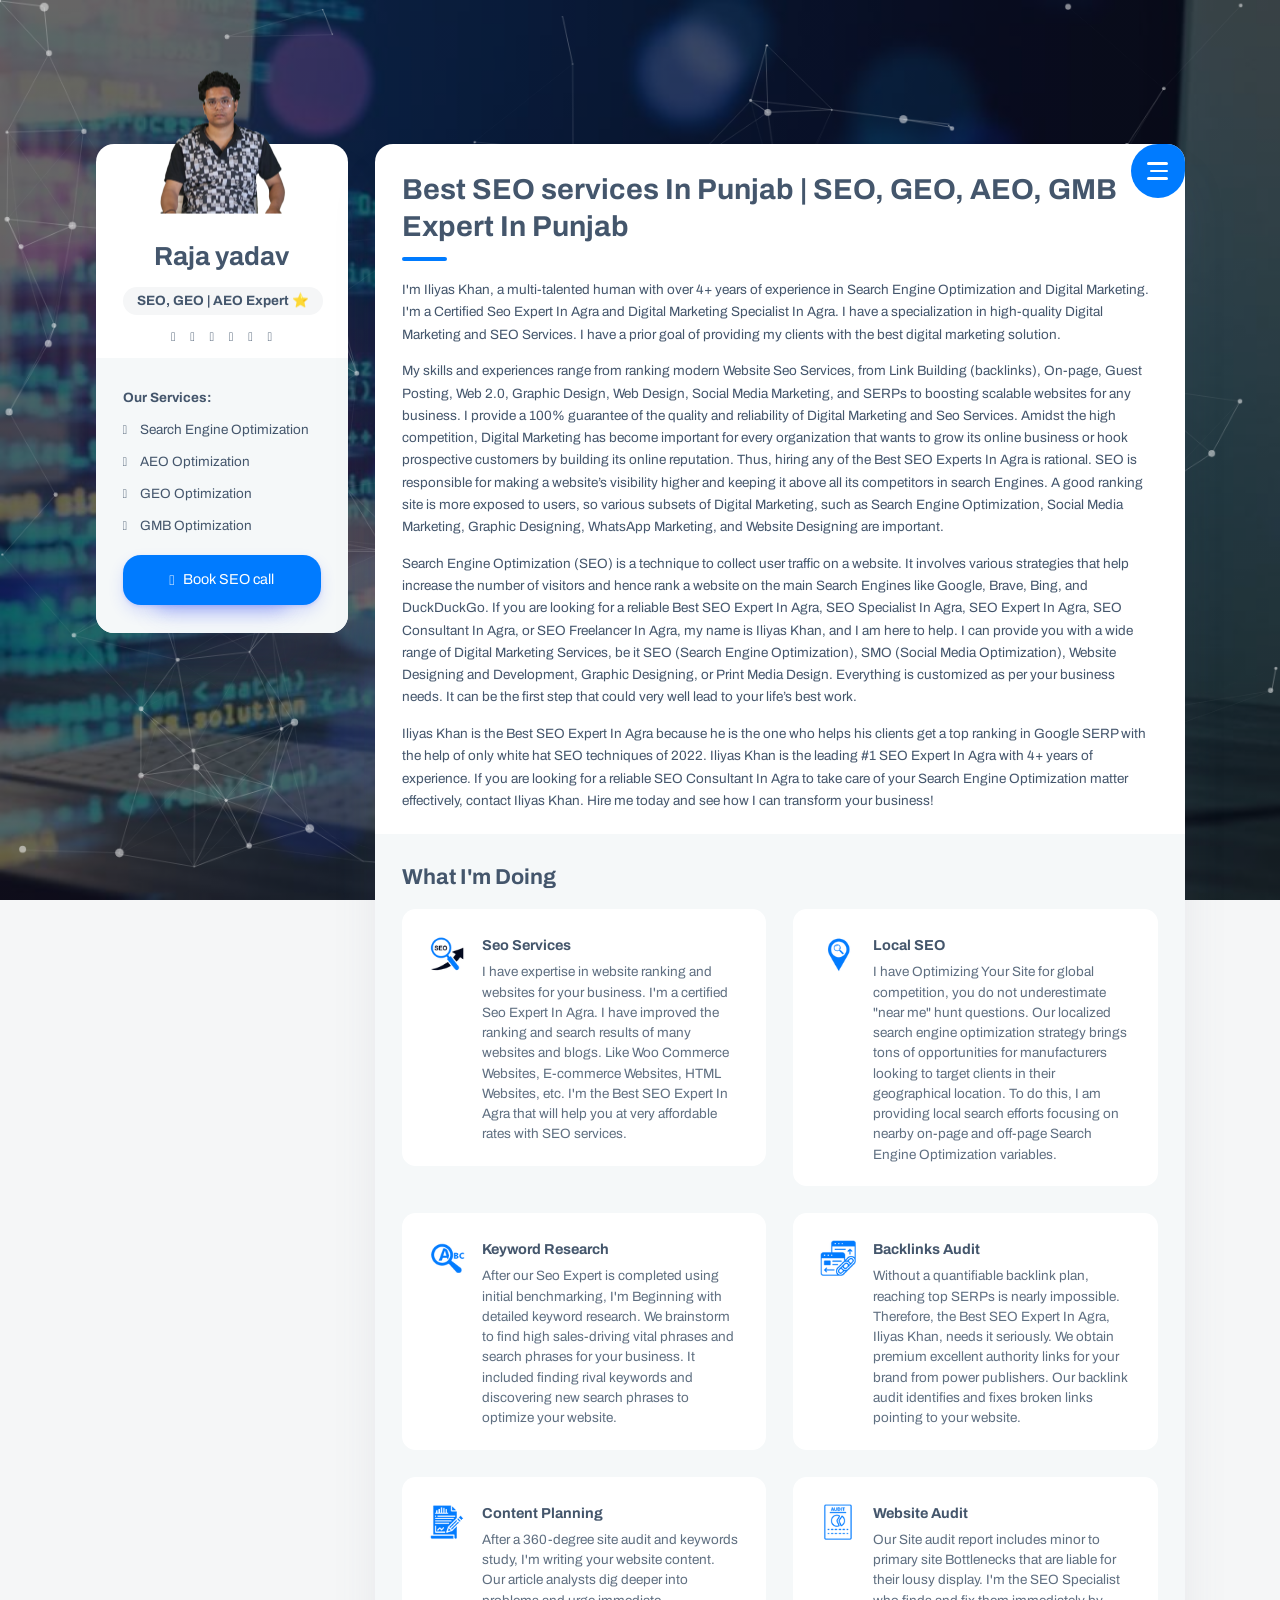
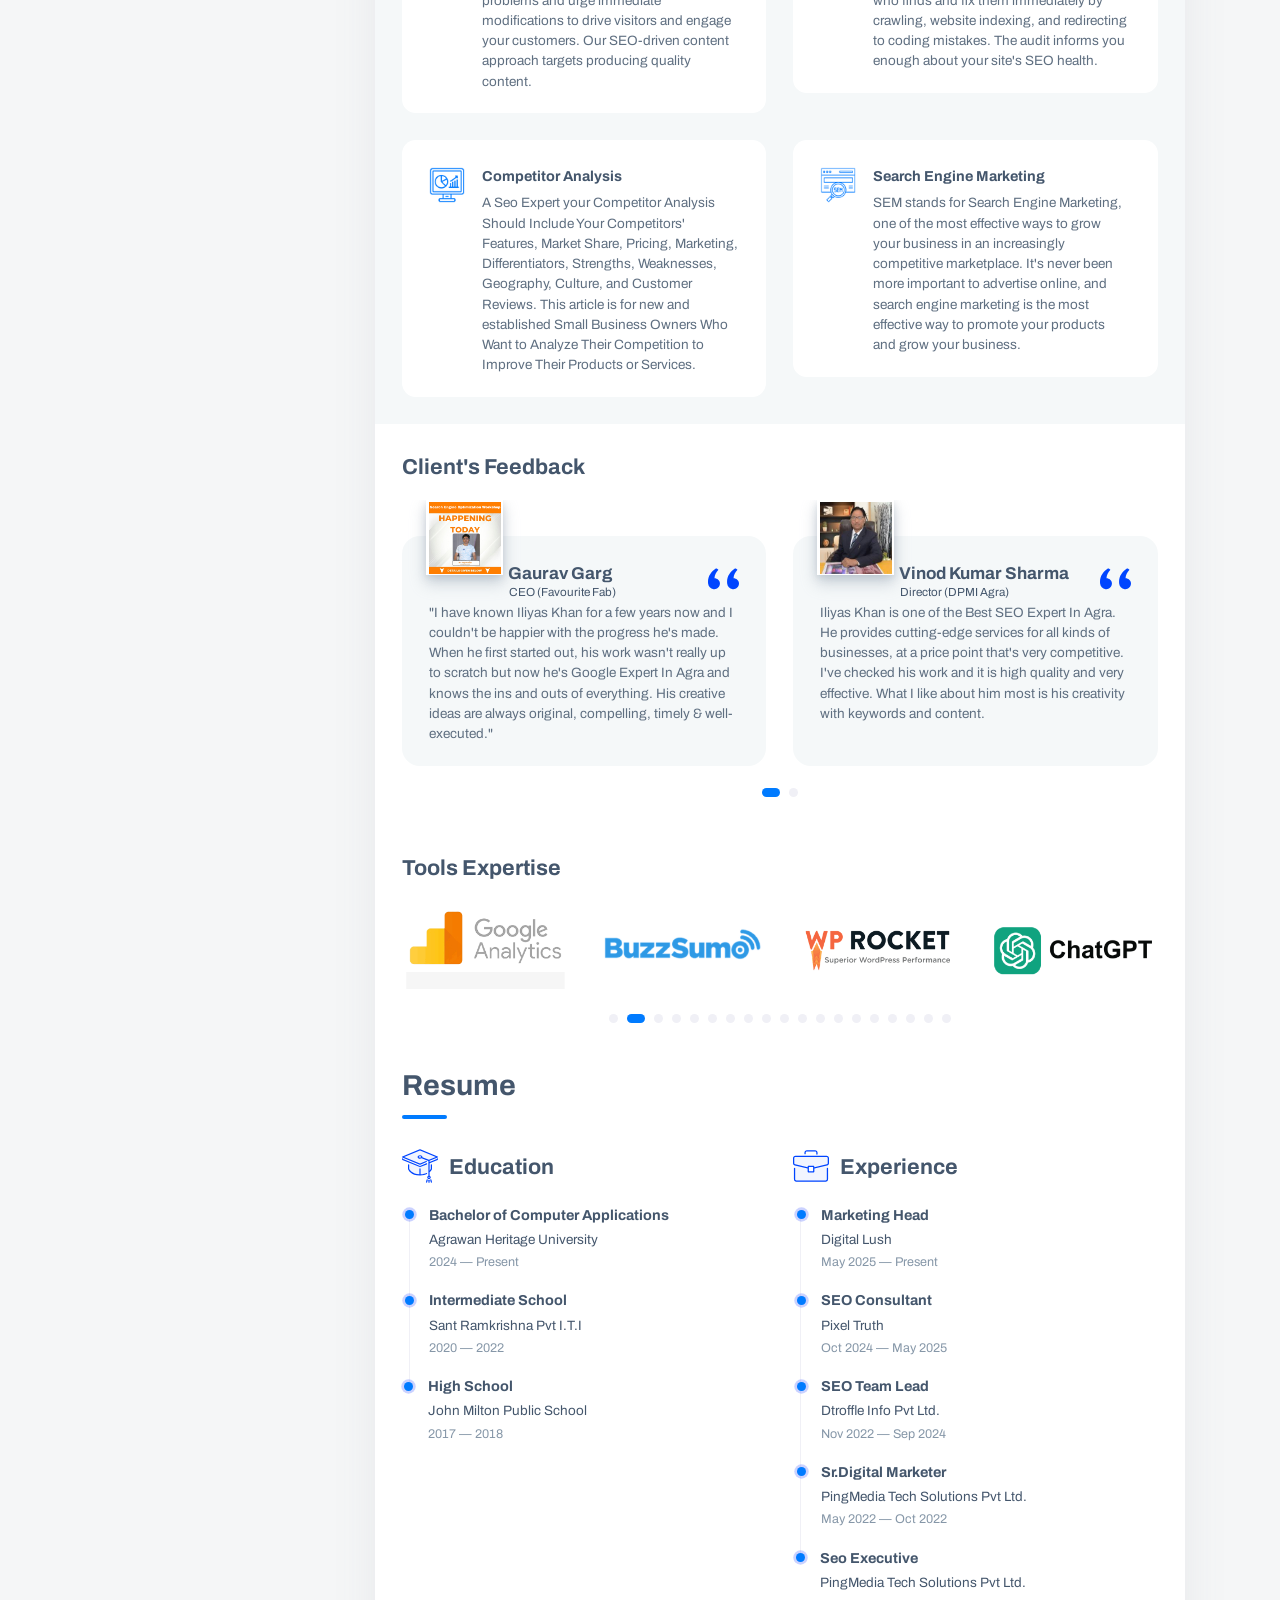
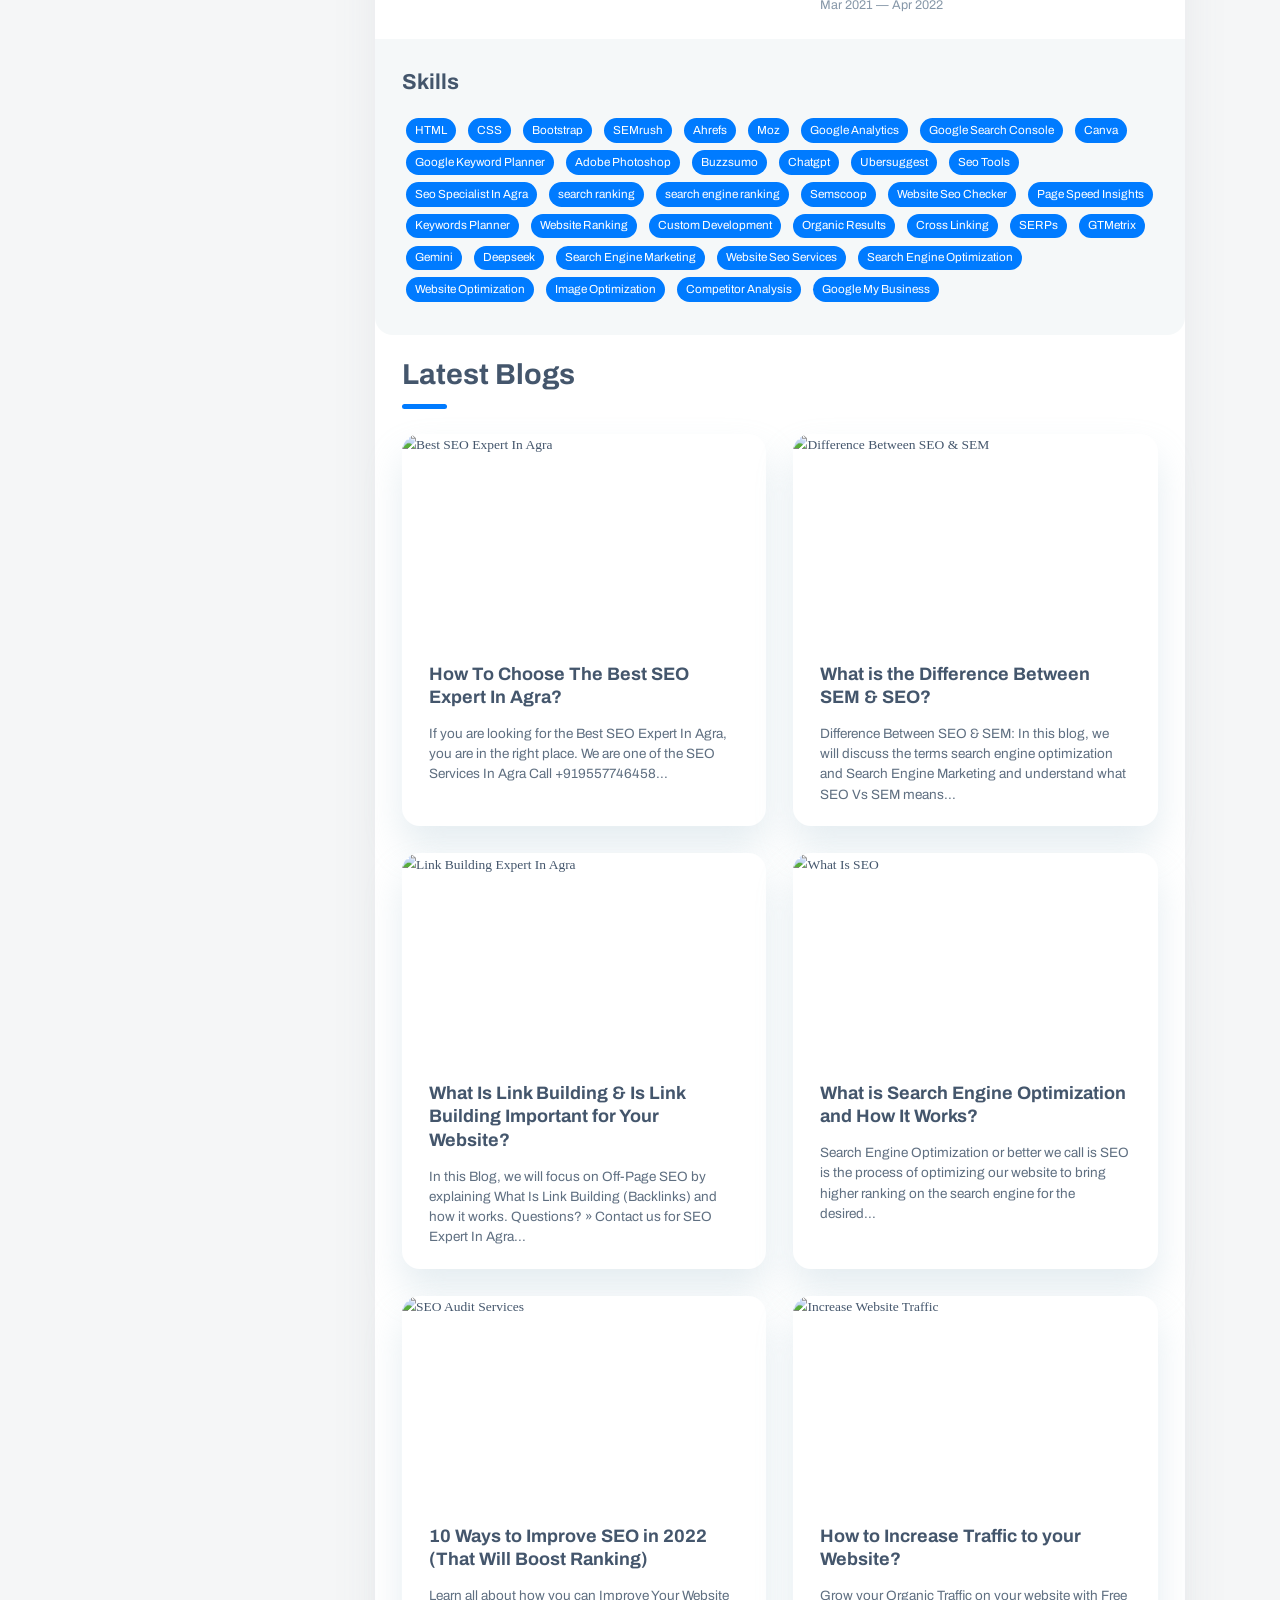
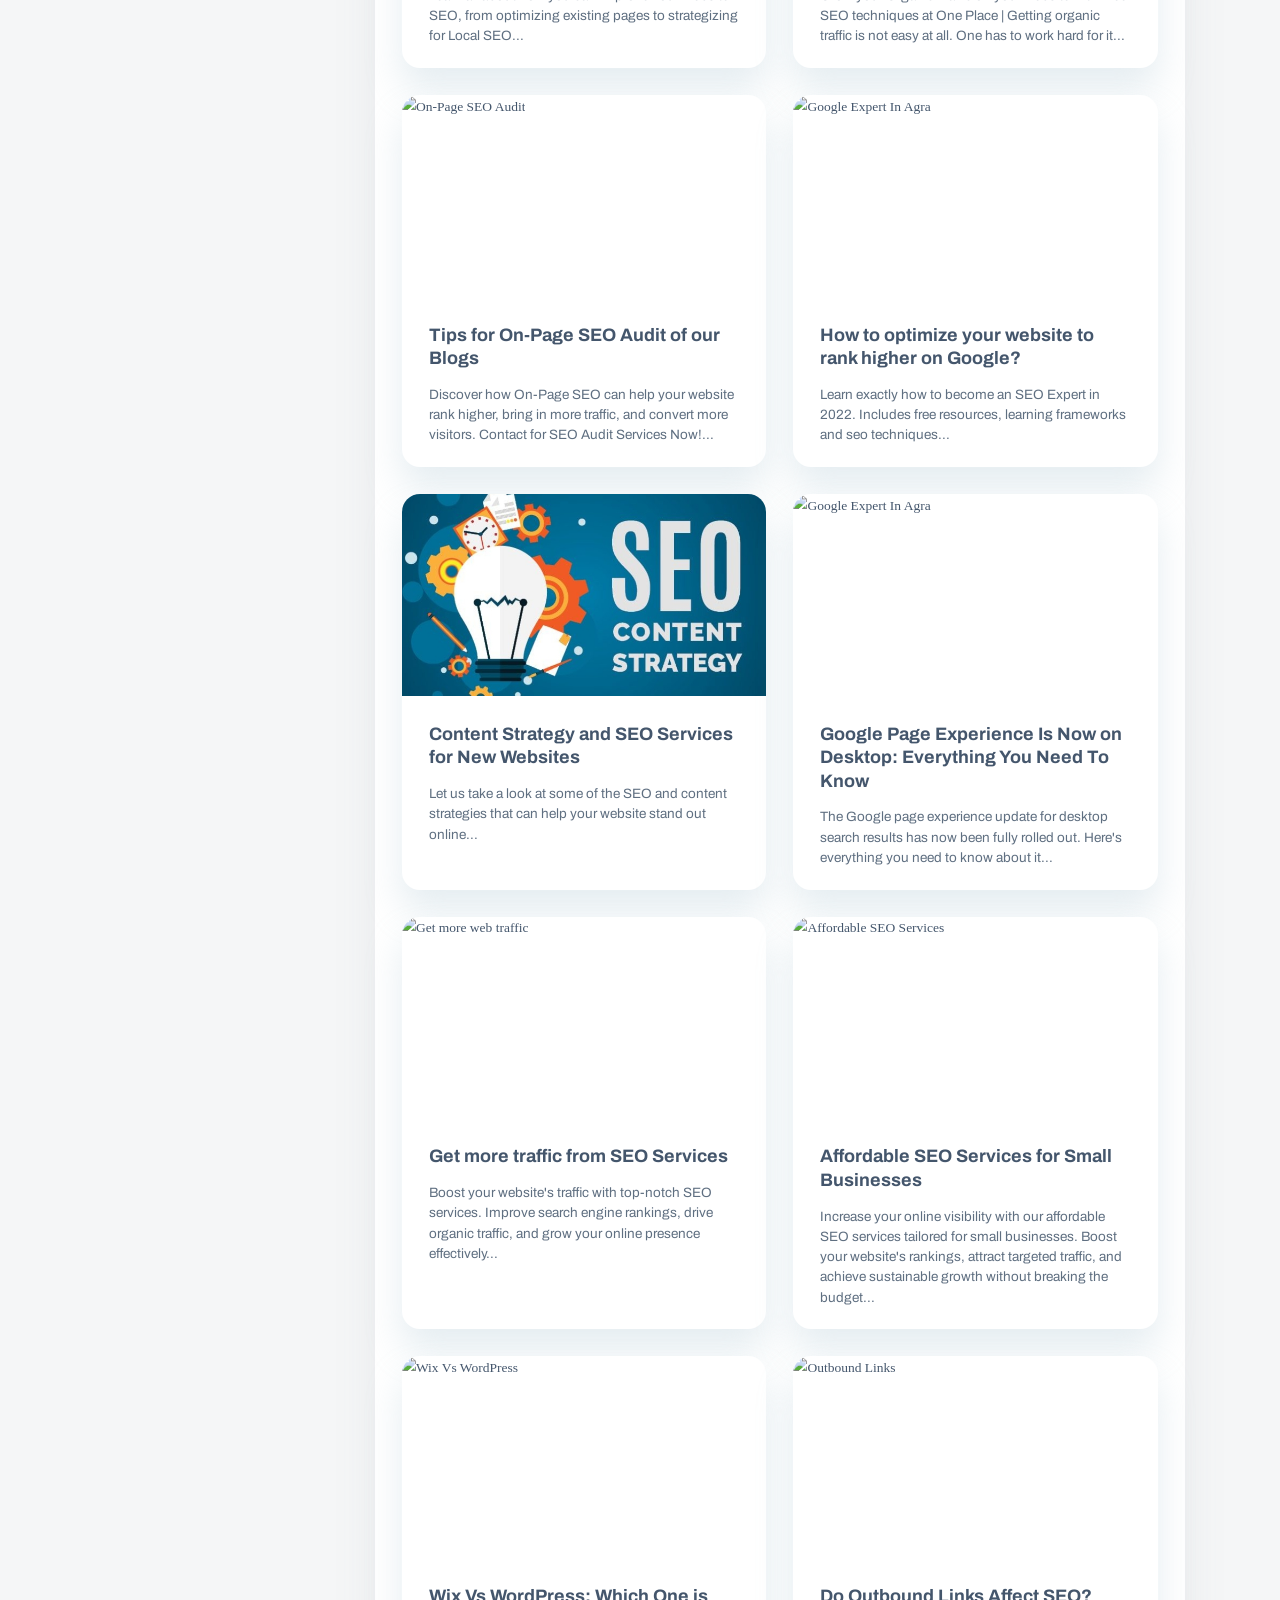
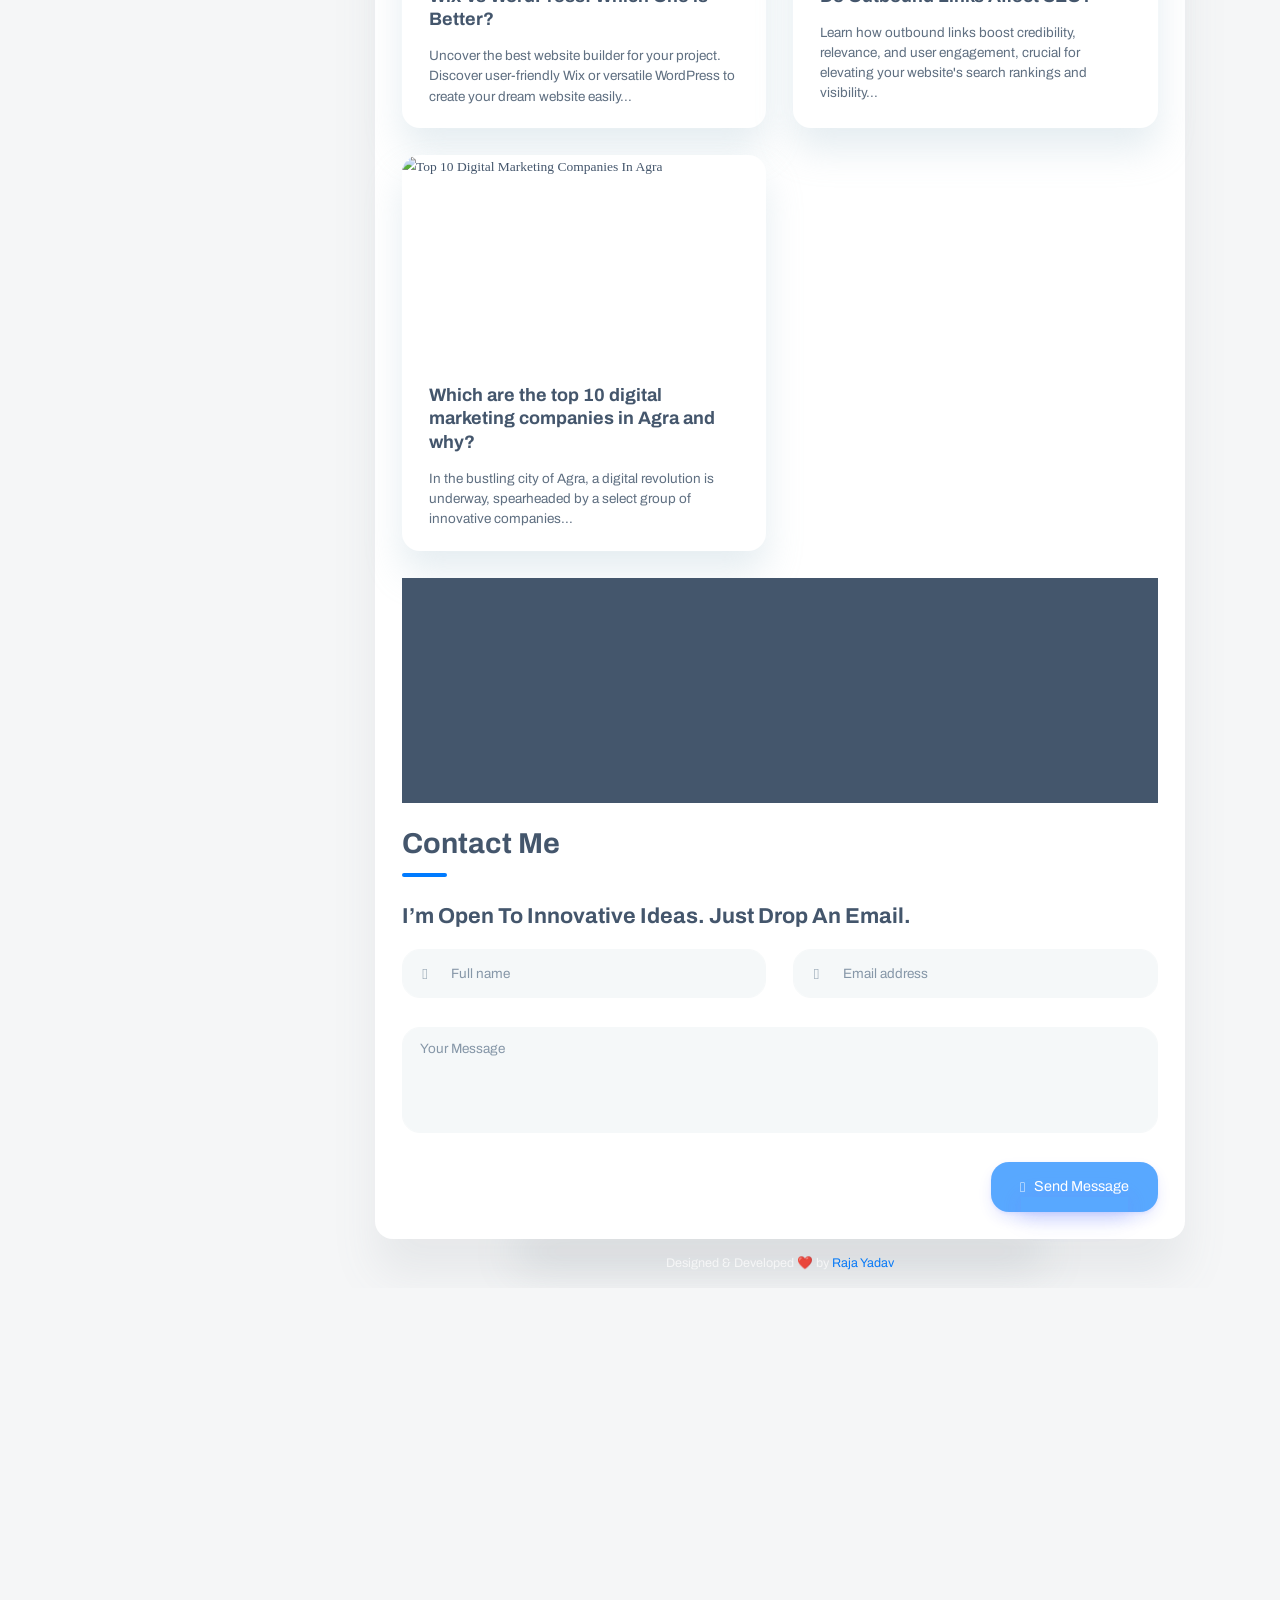
==== commit 66c4bbc5: "Update index.html" ====
--- a/index.html
+++ b/index.html
@@ -48,510 +48,8 @@
     gtag('config', 'G-YRTBRY62MX');
     </script>
     <!-- Schemas  -->
-    <script type="application/ld+json">
-    {
-    "@context": "https://schema.org",
-    "@type": "ProfessionalService",
-    "name": "SEO Specialist In Agra - Iliyas Khan - WordPress Developer In Agra",
-    "image": "https://iliyaskhanseo.github.io/about/assets/img/4myxSae8krfL.jpg",
-    "@id": "",
-    "url": "https://iliyaskhanseo.github.io/about/",
-    "telephone": "9557746458",
-    "priceRange": "$150 - $300",
-    "address": {
-    "@type": "PostalAddress",
-    "streetAddress": "G-556, Rambagh, Valdev Nagar, T.Y.C. Phase-II",
-    "addressLocality": "Agra",
-    "postalCode": "282006",
-    "addressRegion" : "UP",
-    "addressCountry": "IN"
-    },
-    "geo": {
-    "@type": "GeoCoordinates",
-    "latitude": 27.2057342,
-    "longitude": 78.0544946
-    },
-    "openingHoursSpecification": {
-    "@type": "OpeningHoursSpecification",
-    "dayOfWeek": [
-    "Monday",
-    "Tuesday",
-    "Wednesday",
-    "Thursday",
-    "Friday",
-    "Saturday"
-    ],
-    "opens": "09:00",
-    "closes": "21:00"
-    },
-    "sameAs": [
-    "https://www.facebook.com/iliyaskhanseo",
-    "https://www.instagram.com/iliyaskhanseo/",
-    "https://twitter.com/iliyaskhanseo",
-    "https://www.linkedin.com/in/iliyas-khan-seo/",
-    "https://github.com/iliyaskhanseo",
-    "https://in.pinterest.com/iliyaskhanseo/",
-    "https://iliyaskhanseo.github.io/about/"
-    ]
-    }
-    </script>
-    <script type="application/ld+json">
-    {
-    "@context": "https://schema.org/",
-    "@type": "BreadcrumbList",
-    "itemListElement": [{
-    "@type": "ListItem",
-    "position": 1,
-    "name": "Home",
-    "item": "https://iliyaskhanseo.github.io/about/"
-    },{
-    "@type": "ListItem",
-    "position": 2,
-    "name": "About Me",
-    "item": "https://iliyaskhanseo.github.io/about/"
-    }]
-    }
-    </script>
-    <script type="application/ld+json">
-    {
-    "@context": "https://schema.org/",
-    "@type": "WebSite",
-    "name": "SEO Specialist In Agra - Iliyas Khan | SEO Expert In Agra | Best SEO Expert In Agra",
-    "url": "https://iliyaskhanseo.github.io/about/",
-    "potentialAction": {
-    "@type": "SearchAction",
-    "target": "https://iliyaskhanseo.github.io/about/{search_term_string}",
-    "query-input": "required name=search_term_string"
-    }
-    }
-    </script>
-    <script type="application/ld+json">
-    {
-    "@context": "https://schema.org/",
-    "@type": "Person",
-    "name": "Raja Yadav",
-    "url": "https://iliyaskhanseo.github.io/about/",
-    "image": "https://iliyaskhanseo.github.io/about/assets/img/4myxSae8krfL.jpg",
-    "jobTitle": "SEO, GEO, GMB Specialist",
-    "worksFor": {
-    "@type": "Organization",
-    "name": "Zylo Fitness"
-    },
-    "sameAs": [
-    "https://www.facebook.com/iliyaskhanseo",
-    "https://www.instagram.com/iliyaskhanseo/",
-    "https://twitter.com/iliyaskhanseo",
-    "https://www.linkedin.com/in/iliyas-khan-seo/",
-    "https://github.com/iliyaskhanseo",
-    "https://in.pinterest.com/iliyaskhanseo/"
-    ]
-    }
-    </script>
-    <script type="application/ld+json">
-    {
-    "@context": "https://schema.org",
-    "@type": "BlogPosting",
-    "mainEntityOfPage": {
-    "@type": "WebPage",
-    "@id": "https://www.linkedin.com/pulse/what-difference-between-seo-sem-iliyas-khan-iliyas-khan"
-    },
-    "headline": "What is the Difference Between SEM & SEO?",
-    "description": "Difference Between SEO & SEM: In this blog, we will discuss the terms search engine optimization and Search Engine Marketing and understand what SEO Vs SEM means...",
-    "image": "https://iliyaskhanseo.github.io/about/assets/img/xHSi1Vx0AQ9A.jpg",
-    "author": {
-    "@type": "Person",
-    "name": "Iliyas Khan",
-    "url": "https://iliyaskhanseo.github.io/about/"
-    },
-    "publisher": {
-    "@type": "Organization",
-    "name": "Iliyas Khan",
-    "logo": {
-    "@type": "ImageObject",
-    "url": "https://iliyaskhanseo.github.io/shivam-bhai/assets/img/Eh5LkdTk6ANN.png"
-    }
-    },
-    "datePublished": ""
-    }
-    </script>
-    <script type="application/ld+json">
-    {
-    "@context": "https://schema.org",
-    "@type": "BlogPosting",
-    "mainEntityOfPage": {
-    "@type": "WebPage",
-    "@id": "https://www.linkedin.com/pulse/what-search-engine-optimization-how-does-work-iliyas-iliyas-khan/"
-    },
-    "headline": "What is Search Engine Optimization and How It Works?",
-    "description": "Search Engine Optimization or better we call is SEO is the process of optimizing our website to bring higher ranking on the search engine for the desired...",
-    "image": "https://iliyaskhanseo.github.io/about/assets/img/XyAKv8jKcpv4.jpg",
-    "author": {
-    "@type": "Person",
-    "name": "Iliyas Khan",
-    "url": "https://iliyaskhanseo.github.io/about/"
-    },
-    "publisher": {
-    "@type": "Organization",
-    "name": "Iliyas Khan",
-    "logo": {
-    "@type": "ImageObject",
-    "url": "https://iliyaskhanseo.github.io/about/assets/img/Eh5LkdTk6ANN.png"
-    }
-    },
-    "datePublished": ""
-    }
-    </script>
-    <script type="application/ld+json">
-    {
-    "@context": "https://schema.org",
-    "@type": "BlogPosting",
-    "mainEntityOfPage": {
-    "@type": "WebPage",
-    "@id": "https://www.linkedin.com/pulse/tips-on-page-seo-audit-our-blogs-iliyas-khan"
-    },
-    "headline": "Tips for On-Page SEO Audit of our Blogs",
-    "description": "Discover how On-Page SEO can help your website rank higher, bring in more traffic, and convert more visitors. Contact for SEO Audit Services Now!...",
-    "image": "https://iliyaskhanseo.github.io/about/assets/img/xk8H1oG9loq4.jpg",
-    "author": {
-    "@type": "Person",
-    "name": "Iliyas Khan",
-    "url": "https://iliyaskhanseo.github.io/about/"
-    },
-    "publisher": {
-    "@type": "Organization",
-    "name": "Iliyas Khan",
-    "logo": {
-    "@type": "ImageObject",
-    "url": "https://iliyaskhanseo.github.io/about/assets/img/Eh5LkdTk6ANN.png"
-    }
-    },
-    "datePublished": ""
-    }
-    </script>
-    <script type="application/ld+json">
-    {
-    "@context": "https://schema.org",
-    "@type": "BlogPosting",
-    "mainEntityOfPage": {
-    "@type": "WebPage",
-    "@id": "https://www.linkedin.com/pulse/what-link-building-important-your-website-iliyas-khan"
-    },
-    "headline": "What Is Link Building & Is Link Building Important for Your Website?",
-    "description": "In this Blog, we will focus on Off-Page SEO by explaining What Is Link Building (Backlinks) and how it works. Questions? » Contact us for SEO Expert In Agra...",
-    "image": "https://iliyaskhanseo.github.io/about/assets/img/Mxy9rFTm3oGd.jpg",
-    "author": {
-    "@type": "Person",
-    "name": "Iliyas Khan",
-    "url": "https://iliyaskhanseo.github.io/about/"
-    },
-    "publisher": {
-    "@type": "Organization",
-    "name": "Iliyas Khan",
-    "logo": {
-    "@type": "ImageObject",
-    "url": "https://iliyaskhanseo.github.io/about/assets/img/Eh5LkdTk6ANN.png"
-    }
-    },
-    "datePublished": ""
-    }
-    </script>
-    <script type="application/ld+json">
-    {
-    "@context": "https://schema.org",
-    "@type": "BlogPosting",
-    "mainEntityOfPage": {
-    "@type": "WebPage",
-    "@id": "https://www.linkedin.com/pulse/how-increase-traffic-your-website-iliyas-khan"
-    },
-    "headline": "How to Increase Traffic to your Website?",
-    "description": "Grow your Organic Traffic on your website with Free SEO techniques at One Place | Getting organic traffic is not easy at all. One has to work hard for it...",
-    "image": "https://iliyaskhanseo.github.io/about/assets/img/Q4Z4lAqhWyp5.jpg",
-    "author": {
-    "@type": "Person",
-    "name": "Iliyas Khan",
-    "url": "https://iliyaskhanseo.github.io/about/"
-    },
-    "publisher": {
-    "@type": "Organization",
-    "name": "Iliyas Khan",
-    "logo": {
-    "@type": "ImageObject",
-    "url": "https://iliyaskhanseo.github.io/about/assets/img/Eh5LkdTk6ANN.png"
-    }
-    },
-    "datePublished": ""
-    }
-    </script>
-    <script type="application/ld+json">
-    {
-    "@context": "https://schema.org",
-    "@type": "BlogPosting",
-    "mainEntityOfPage": {
-    "@type": "WebPage",
-    "@id": "https://www.linkedin.com/pulse/content-strategy-seo-services-new-websites-iliyas-khan"
-    },
-    "headline": "Content Strategy and SEO Services for New Websites",
-    "description": "Let us take a look at some of the SEO and content strategies that can help your website stand out online...",
-    "image": "https://iliyaskhanseo.github.io/about/Content Strategy and SEO Services for New Websites",
-    "author": {
-    "@type": "Person",
-    "name": "Iliyas Khan",
-    "url": "https://iliyaskhanseo.github.io/about/"
-    },
-    "publisher": {
-    "@type": "Organization",
-    "name": "Iliyas Khan",
-    "logo": {
-    "@type": "ImageObject",
-    "url": "https://iliyaskhanseo.github.io/about/assets/img/Eh5LkdTk6ANN.png"
-    }
-    },
-    "datePublished": ""
-    }
-    </script>
-    <script type="application/ld+json">
-    {
-    "@context": "https://schema.org",
-    "@type": "BlogPosting",
-    "mainEntityOfPage": {
-    "@type": "WebPage",
-    "@id": "https://www.linkedin.com/pulse/how-optimize-your-website-rank-higher-google-iliyas-khan"
-    },
-    "headline": "How to optimize your website to rank higher on Google?",
-    "description": "Learn exactly how to become an SEO Expert in 2022. Includes free resources, learning frameworks and seo techniques...",
-    "image": "https://iliyaskhanseo.github.io/about/assets/img/9PnNhcQPXZjW.jpg",
-    "author": {
-    "@type": "Person",
-    "name": "Iliyas Khan",
-    "url": "https://iliyaskhanseo.github.io/about/"
-    },
-    "publisher": {
-    "@type": "Organization",
-    "name": "Iliyas Khan",
-    "logo": {
-    "@type": "ImageObject",
-    "url": "https://iliyaskhanseo.github.io/about/assets/img/Eh5LkdTk6ANN.png"
-    }
-    },
-    "datePublished": ""
-    }
-    </script>
-    <script type="application/ld+json">
-    {
-    "@context": "https://schema.org",
-    "@type": "BlogPosting",
-    "mainEntityOfPage": {
-    "@type": "WebPage",
-    "@id": "https://www.linkedin.com/pulse/google-page-experience-now-desktop-everything-you-need-iliyas-khan"
-    },
-    "headline": "Google Page Experience Is Now on Desktop: Everything You Need To Know",
-    "description": "The Google page experience update for desktop search results has now been fully rolled out. Here's everything you need to know about it...",
-    "image": "https://iliyaskhanseo.github.io/about/assets/img/HEodektyXf31.jpg",
-    "author": {
-    "@type": "Person",
-    "name": "Iliyas Khan",
-    "url": "https://iliyaskhanseo.github.io/about/"
-    },
-    "publisher": {
-    "@type": "Organization",
-    "name": "Iliyas Khan",
-    "logo": {
-    "@type": "ImageObject",
-    "url": "https://iliyaskhanseo.github.io/about/assets/img/Eh5LkdTk6ANN.png"
-    }
-    },
-    "datePublished": ""
-    }
-    </script>
-    <script type="application/ld+json">
-    {
-    "@context": "https://schema.org",
-    "@type": "BlogPosting",
-    "mainEntityOfPage": {
-    "@type": "WebPage",
-    "@id": "https://www.linkedin.com/pulse/how-choose-best-seo-expert-agra-iliyas-khan"
-    },
-    "headline": "How To Choose The Best SEO Expert In Agra?",
-    "description": "If you are looking for the Best SEO Expert In Agra, you are in the right place. We are one of the SEO Services In Agra Call +91 9557746458...",
-    "image": "https://iliyaskhanseo.github.io/about/assets/img/iwyoLDih7Cu0.jpg",
-    "author": {
-    "@type": "Person",
-    "name": "Iliyas Khan",
-    "url": "https://iliyaskhanseo.github.io/about/"
-    },
-    "publisher": {
-    "@type": "Organization",
-    "name": "Iliyas Khan",
-    "logo": {
-    "@type": "ImageObject",
-    "url": "https://iliyaskhanseo.github.io/about/assets/img/Eh5LkdTk6ANN.png"
-    }
-    },
-    "datePublished": ""
-    }
-    </script>
-    <script type="application/ld+json">
-    {
-    "@context": "https://schema.org",
-    "@type": "BlogPosting",
-    "mainEntityOfPage": {
-    "@type": "WebPage",
-    "@id": "https://www.linkedin.com/pulse/10-ways-improve-seo-2022-boost-ranking-iliyas-khan"
-    },
-    "headline": "10 Ways to Improve SEO in 2022 (That Will Boost Ranking)",
-    "description": "Learn all about how you can Improve Your Website SEO, from optimizing existing pages to strategizing for Local SEO...",
-    "image": "https://iliyaskhanseo.github.io/about/assets/img/2VVUNK309PDl.jpg",
-    "author": {
-    "@type": "Person",
-    "name": "Iliyas Khan",
-    "url": "https://iliyaskhanseo.github.io/about/"
-    },
-    "publisher": {
-    "@type": "Organization",
-    "name": "Iliyas Khan",
-    "logo": {
-    "@type": "ImageObject",
-    "url": "https://iliyaskhanseo.github.io/about/assets/img/Eh5LkdTk6ANN.png"
-    }
-    },
-    "datePublished": ""
-    }
-    </script>
-    <script type="application/ld+json">
-    {
-    "@context": "https://schema.org",
-    "@type": "BlogPosting",
-    "mainEntityOfPage": {
-    "@type": "WebPage",
-    "@id": "https://www.linkedin.com/pulse/get-more-traffic-from-seo-services-iliyas-khan-seo-specialist"
-    },
-    "headline": "Get more traffic from SEO Services",
-    "description": "Boost your website's traffic with top-notch SEO services. Improve search engine rankings, drive organic traffic, and grow your online presence effectively.",
-    "image": "https://iliyaskhanseo.github.io/about/assets/img/GG4PXdto7vcZ.jpg",
-    "author": {
-    "@type": "Person",
-    "name": "Iliyas Khan",
-    "url": "https://iliyaskhanseo.github.io/about/"
-    },
-    "publisher": {
-    "@type": "Organization",
-    "name": "Iliyas Khan",
-    "logo": {
-    "@type": "ImageObject",
-    "url": "https://iliyaskhanseo.github.io/about/assets/img/Eh5LkdTk6ANN.png"
-    }
-    },
-    "datePublished": ""
-    }
-    </script>
-    <script type="application/ld+json">
-    {
-    "@context": "https://schema.org",
-    "@type": "BlogPosting",
-    "mainEntityOfPage": {
-    "@type": "WebPage",
-    "@id": "https://www.linkedin.com/pulse/affordable-seo-services-small-businesses-iliyas-khan-seo-specialist"
-    },
-    "headline": "Affordable SEO Services for Small Businesses",
-    "description": "Increase your online visibility with our affordable SEO services tailored for small businesses. Boost your website's rankings, attract targeted traffic, and achieve sustainable growth without breaking the budget.",
-    "image": "https://iliyaskhanseo.github.io/about/assets/img/c37bOPfbvjme.jpg",
-    "author": {
-    "@type": "Person",
-    "name": "Iliyas Khan",
-    "url": "https://iliyaskhanseo.github.io/about/"
-    },
-    "publisher": {
-    "@type": "Organization",
-    "name": "Iliyas Khan",
-    "logo": {
-    "@type": "ImageObject",
-    "url": "https://iliyaskhanseo.github.io/about/assets/img/Eh5LkdTk6ANN.png"
-    }
-    },
-    "datePublished": ""
-    }
-    </script>
-    <script type="application/ld+json">
-    {
-    "@context": "https://schema.org",
-    "@type": "BlogPosting",
-    "mainEntityOfPage": {
-    "@type": "WebPage",
-    "@id": "https://www.linkedin.com/pulse/wix-vs-wordpress-which-one-better-iliyas-khan-seo-specialist"
-    },
-    "headline": "Wix Vs WordPress: Which One is Better?",
-    "description": "Uncover the best website builder for your project. Discover user-friendly Wix or versatile WordPress to create your dream website easily.",
-    "image": "https://iliyaskhanseo.github.io/about/assets/img/20nrl4oJBvlW.jpg",
-    "author": {
-    "@type": "Person",
-    "name": "Iliyas Khan",
-    "url": "https://iliyaskhanseo.github.io/about/"
-    },
-    "publisher": {
-    "@type": "Organization",
-    "name": "Iliyas Khan",
-    "logo": {
-    "@type": "ImageObject",
-    "url": "https://iliyaskhanseo.github.io/about/assets/img/Eh5LkdTk6ANN.png"
-    }
-    },
-    "datePublished": ""
-    }
-    </script>
-    <script type="application/ld+json">
-    {
-    "@context": "https://schema.org",
-    "@type": "BlogPosting",
-    "mainEntityOfPage": {
-    "@type": "WebPage",
-    "@id": "https://www.linkedin.com/pulse/do-outbound-links-affect-seo-iliyas-khan-seo-specialist-dfj2c"
-    },
-    "headline": "Do Outbound Links Affect SEO?",
-    "description": "Learn how outbound links boost credibility, relevance, and user engagement, crucial for elevating your website's search rankings and visibility.",
-    "image": "https://iliyaskhanseo.github.io/about/assets/img/2EQ3pXLinpOZ.jpg",
-    "author": {
-    "@type": "Person",
-    "name": "Iliyas Khan",
-    "url": "https://iliyaskhanseo.github.io/about/"
-    },
-    "publisher": {
-    "@type": "Organization",
-    "name": "Iliyas Khan",
-    "logo": {
-    "@type": "ImageObject",
-    "url": "https://iliyaskhanseo.github.io/about/assets/img/Eh5LkdTk6ANN.png"
-    }
-    },
-    "datePublished": ""
-    }
-    </script>
-    <script type="application/ld+json">
-    {
-    "@context": "https://schema.org",
-    "@type": "BlogPosting",
-    "mainEntityOfPage": {
-    "@type": "WebPage",
-    "@id": "https://www.linkedin.com/pulse/which-top-10-digital-marketing-companies-agra-why-seo-specialist-wfx9c/"
-    },
-    "headline": "Which are the top 10 digital marketing companies in Agra and why?",
-    "description": "In the bustling city of Agra, a digital revolution is underway, spearheaded by a select group of innovative companies.",
-    "image": "https://iliyaskhanseo.github.io/about/assets/img/MLFrRIsemBj3.jpg",
-    "author": {
-    "@type": "Person",
-    "name": "Iliyas Khan",
-    "url": "https://iliyaskhanseo.github.io/about/"
-    },
-    "publisher": {
-    "@type": "Organization",
-    "name": "Iliyas Khan",
-    "logo": {
-    "@type": "ImageObject",
-    "url": "https://iliyaskhanseo.github.io/about/assets/img/Eh5LkdTk6ANN.png"
-    }
-    },
-    "datePublished": ""
-    }
-    </script>
+    
+    
   </head>
   <body class="bg-particle">
     <div id="particles-js"></div>
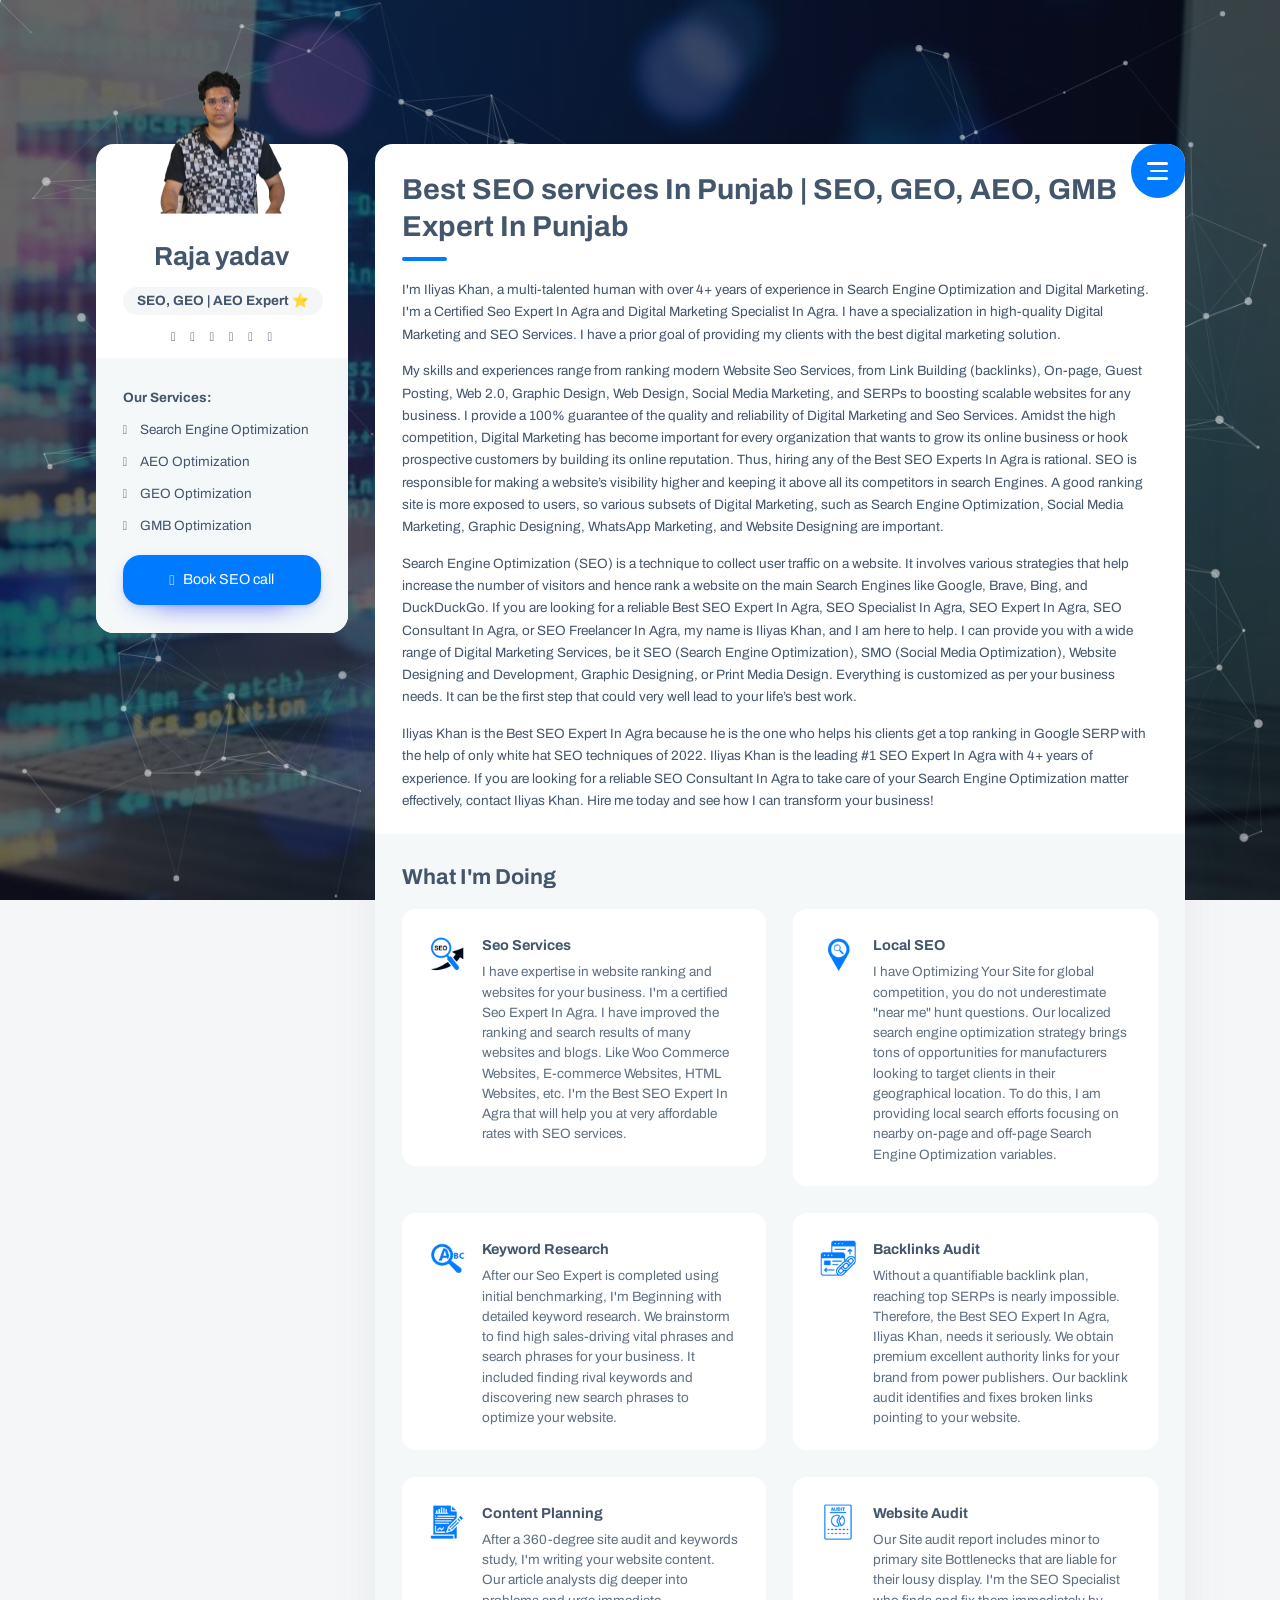
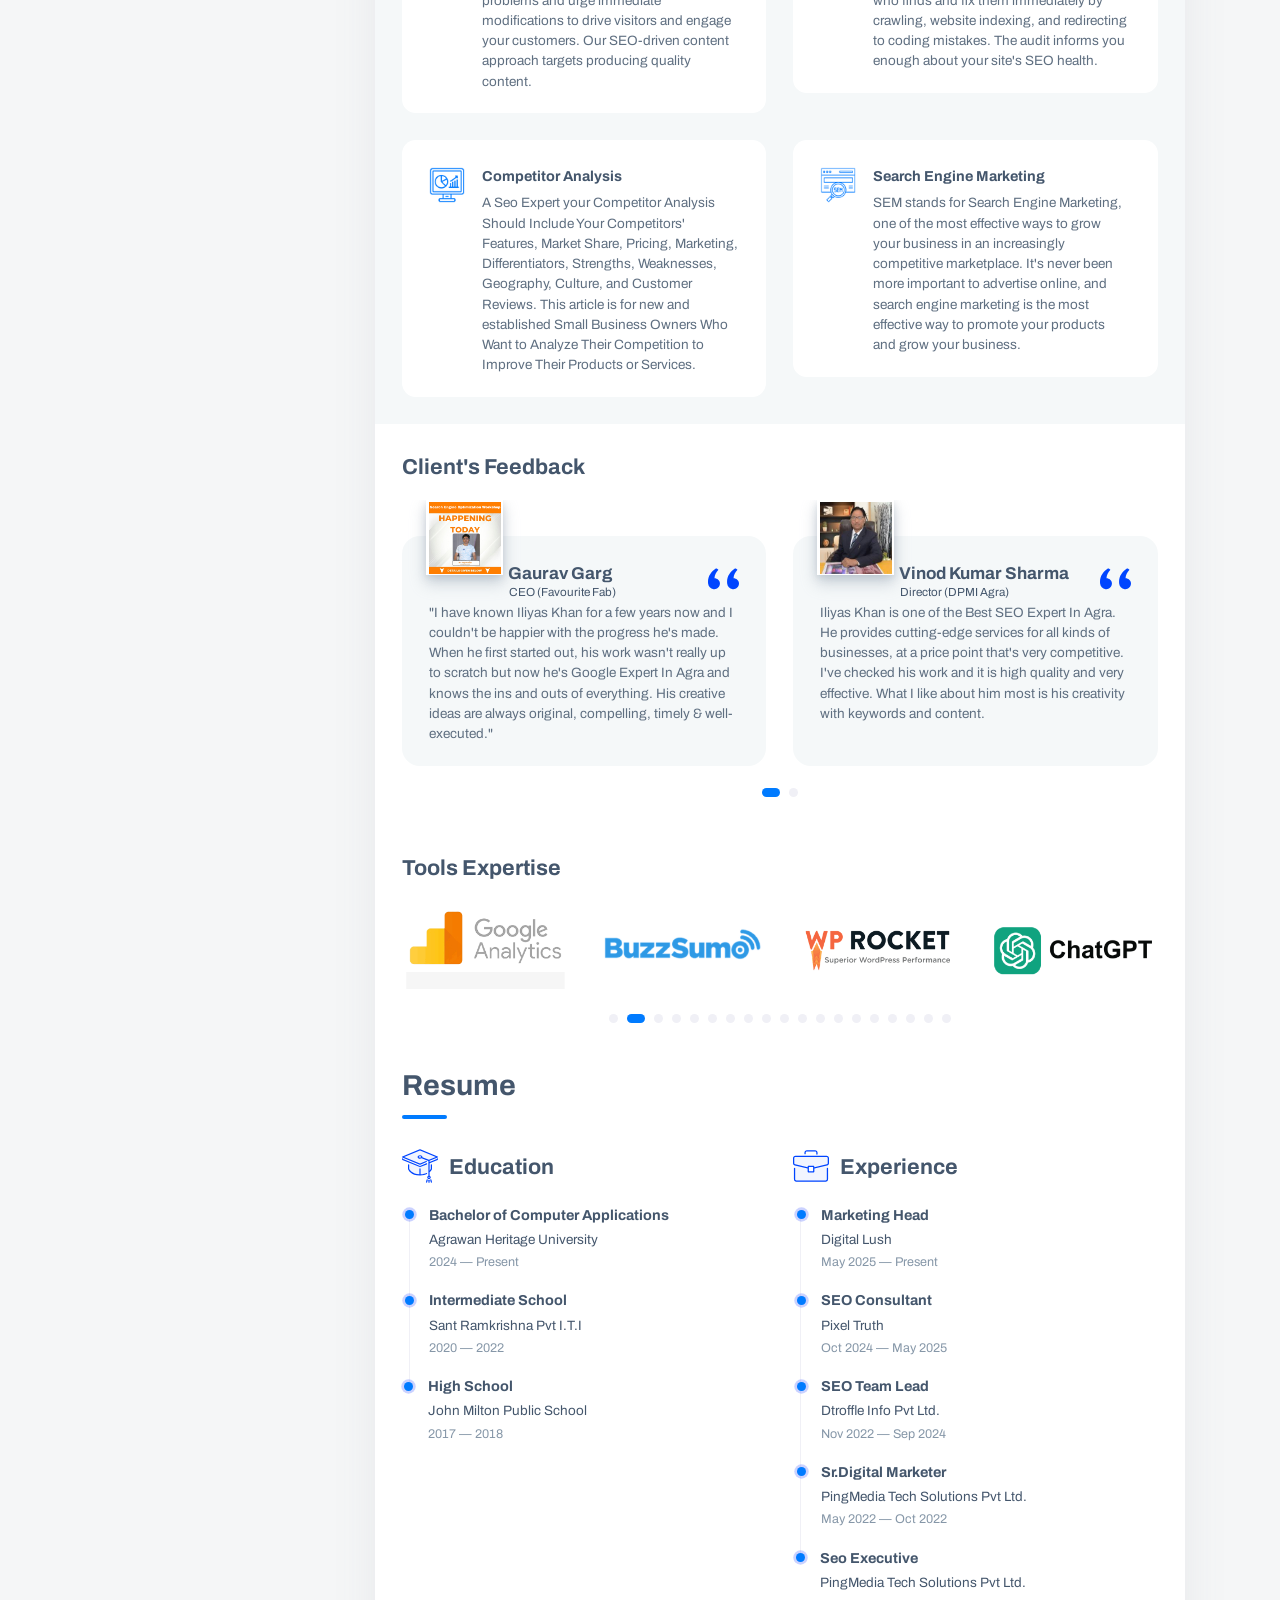
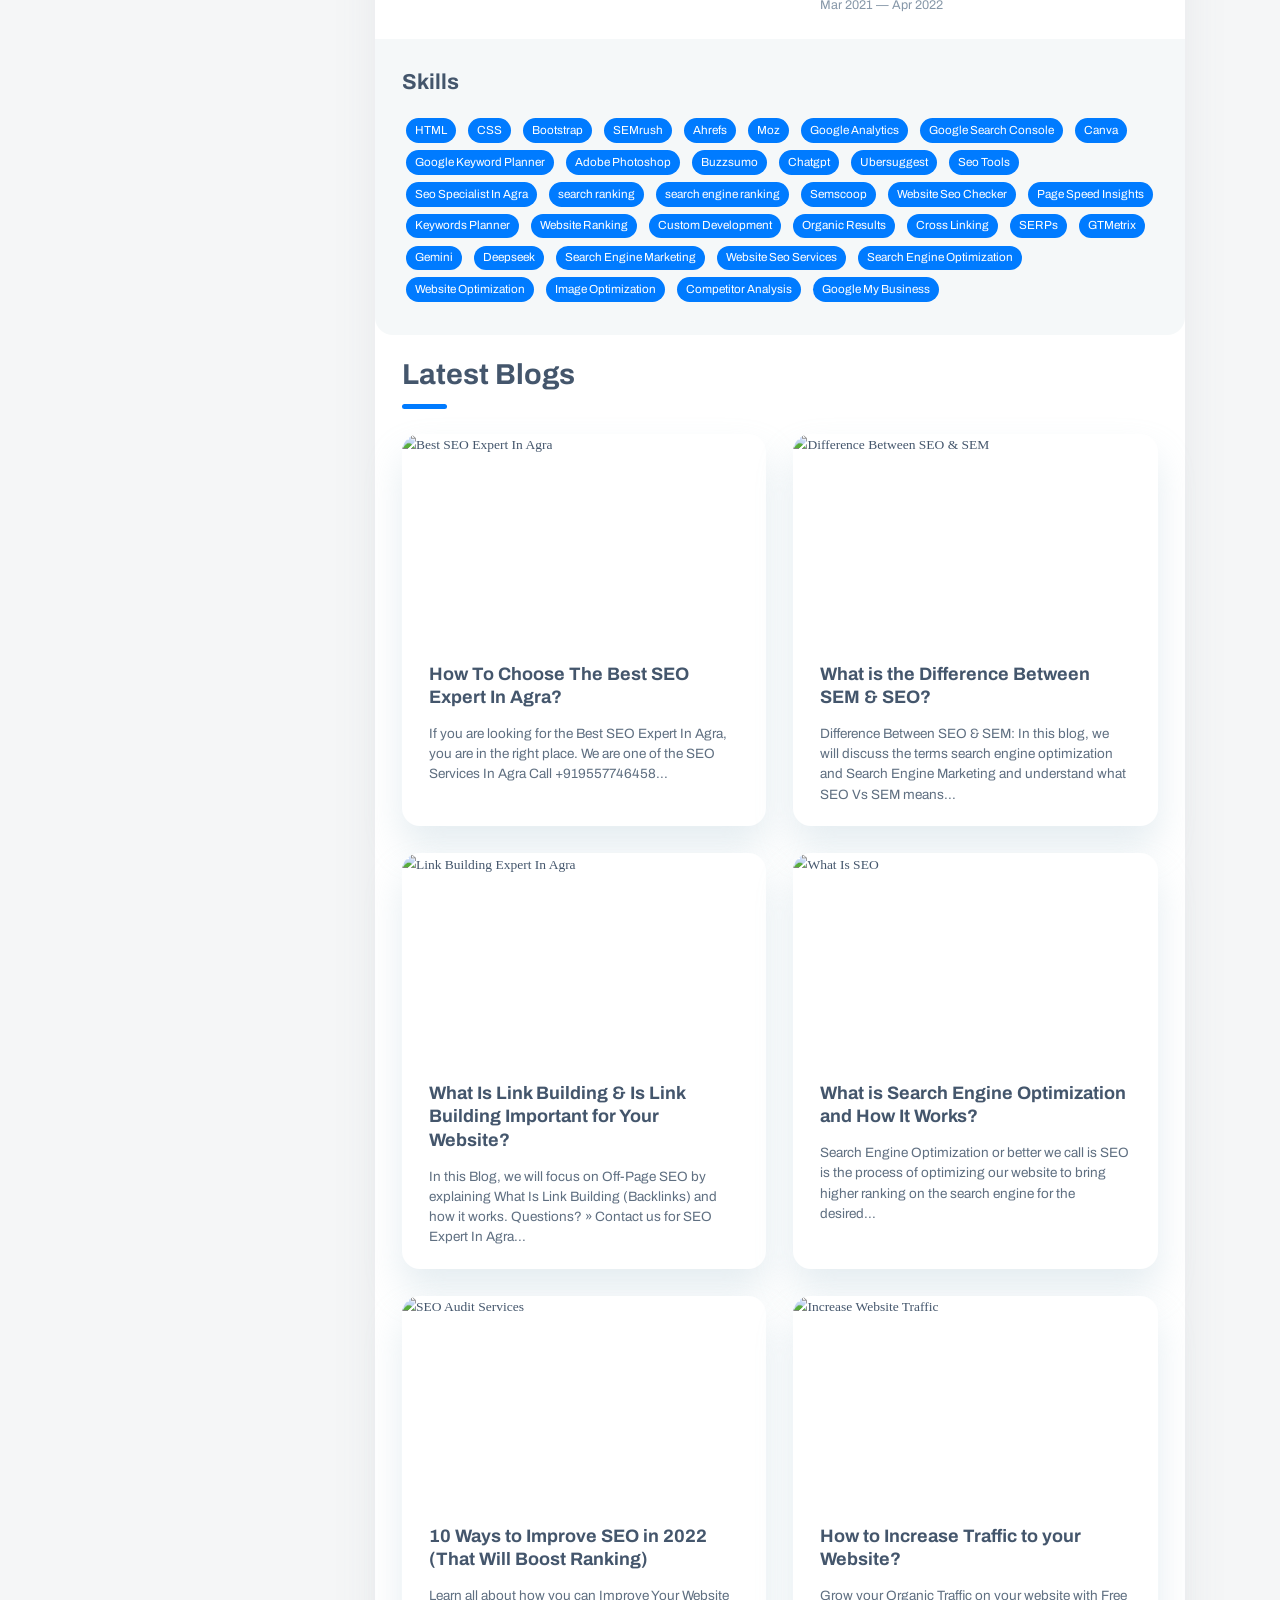
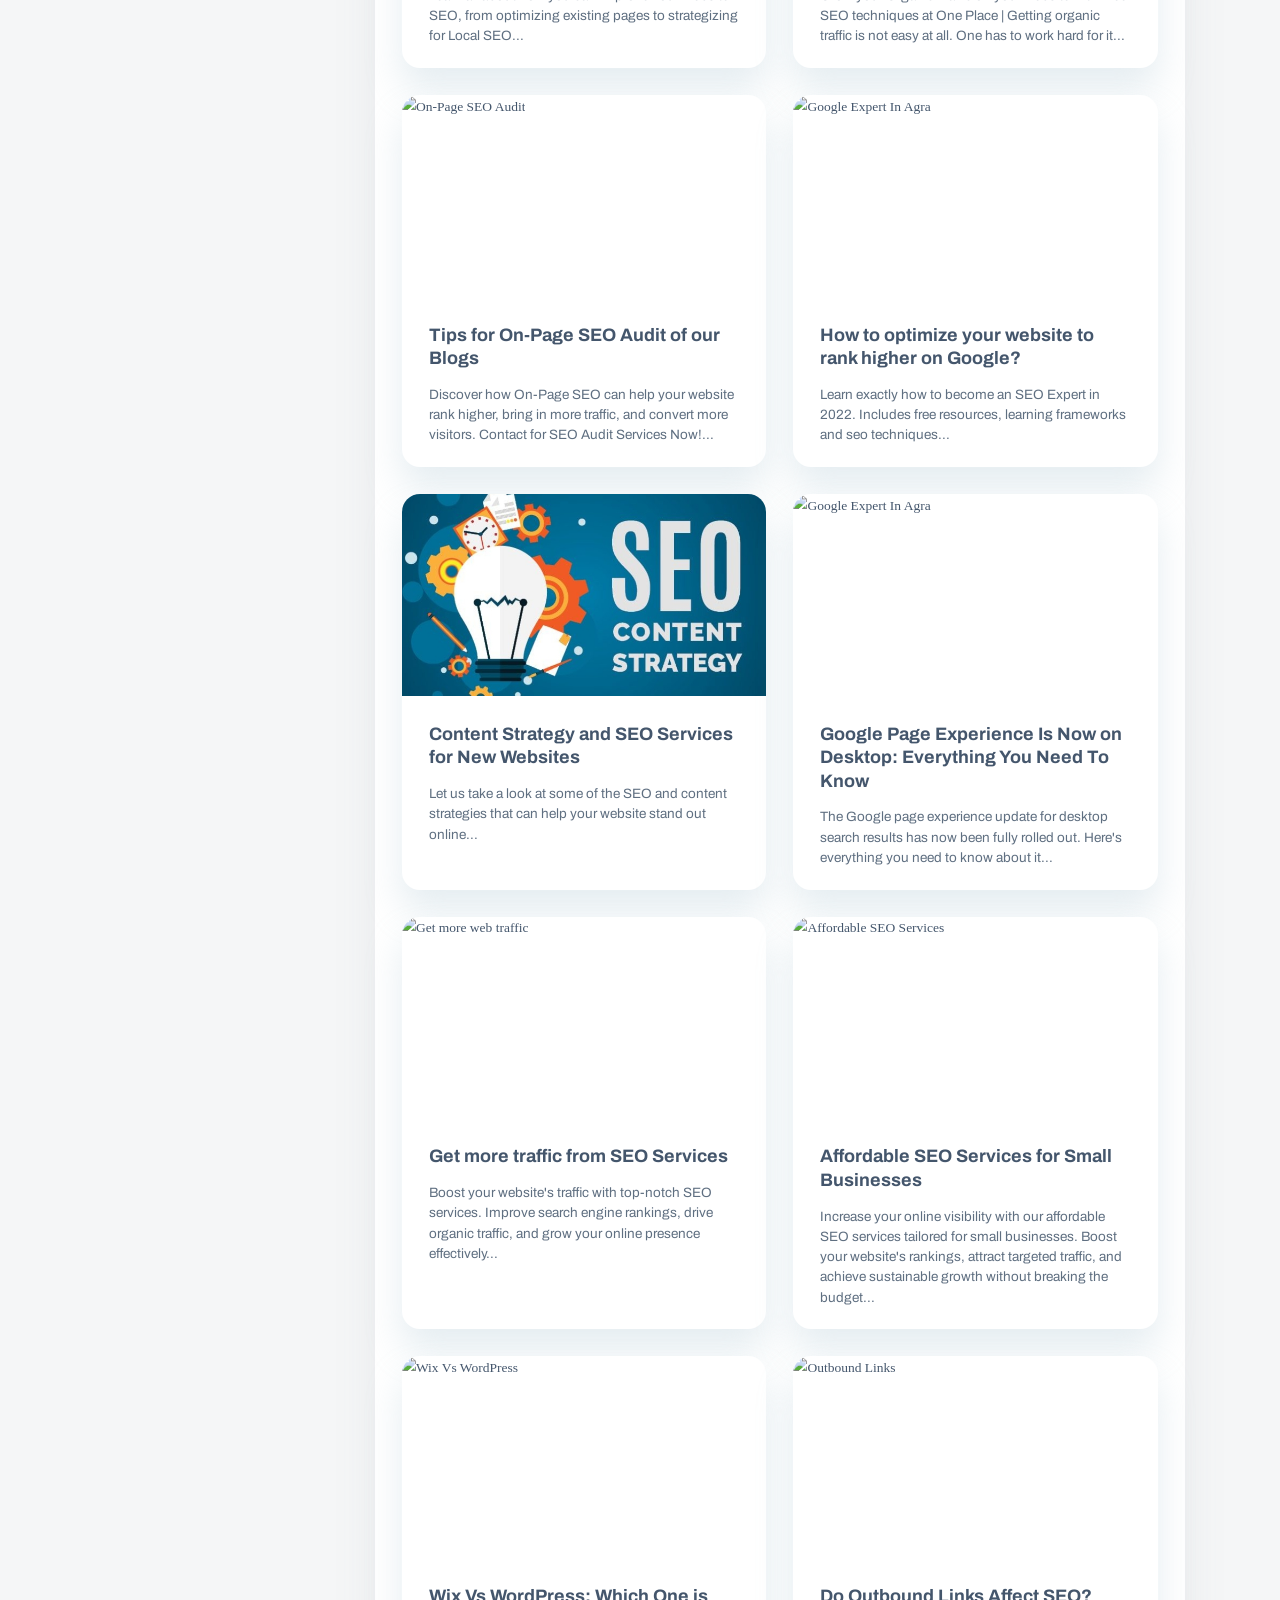
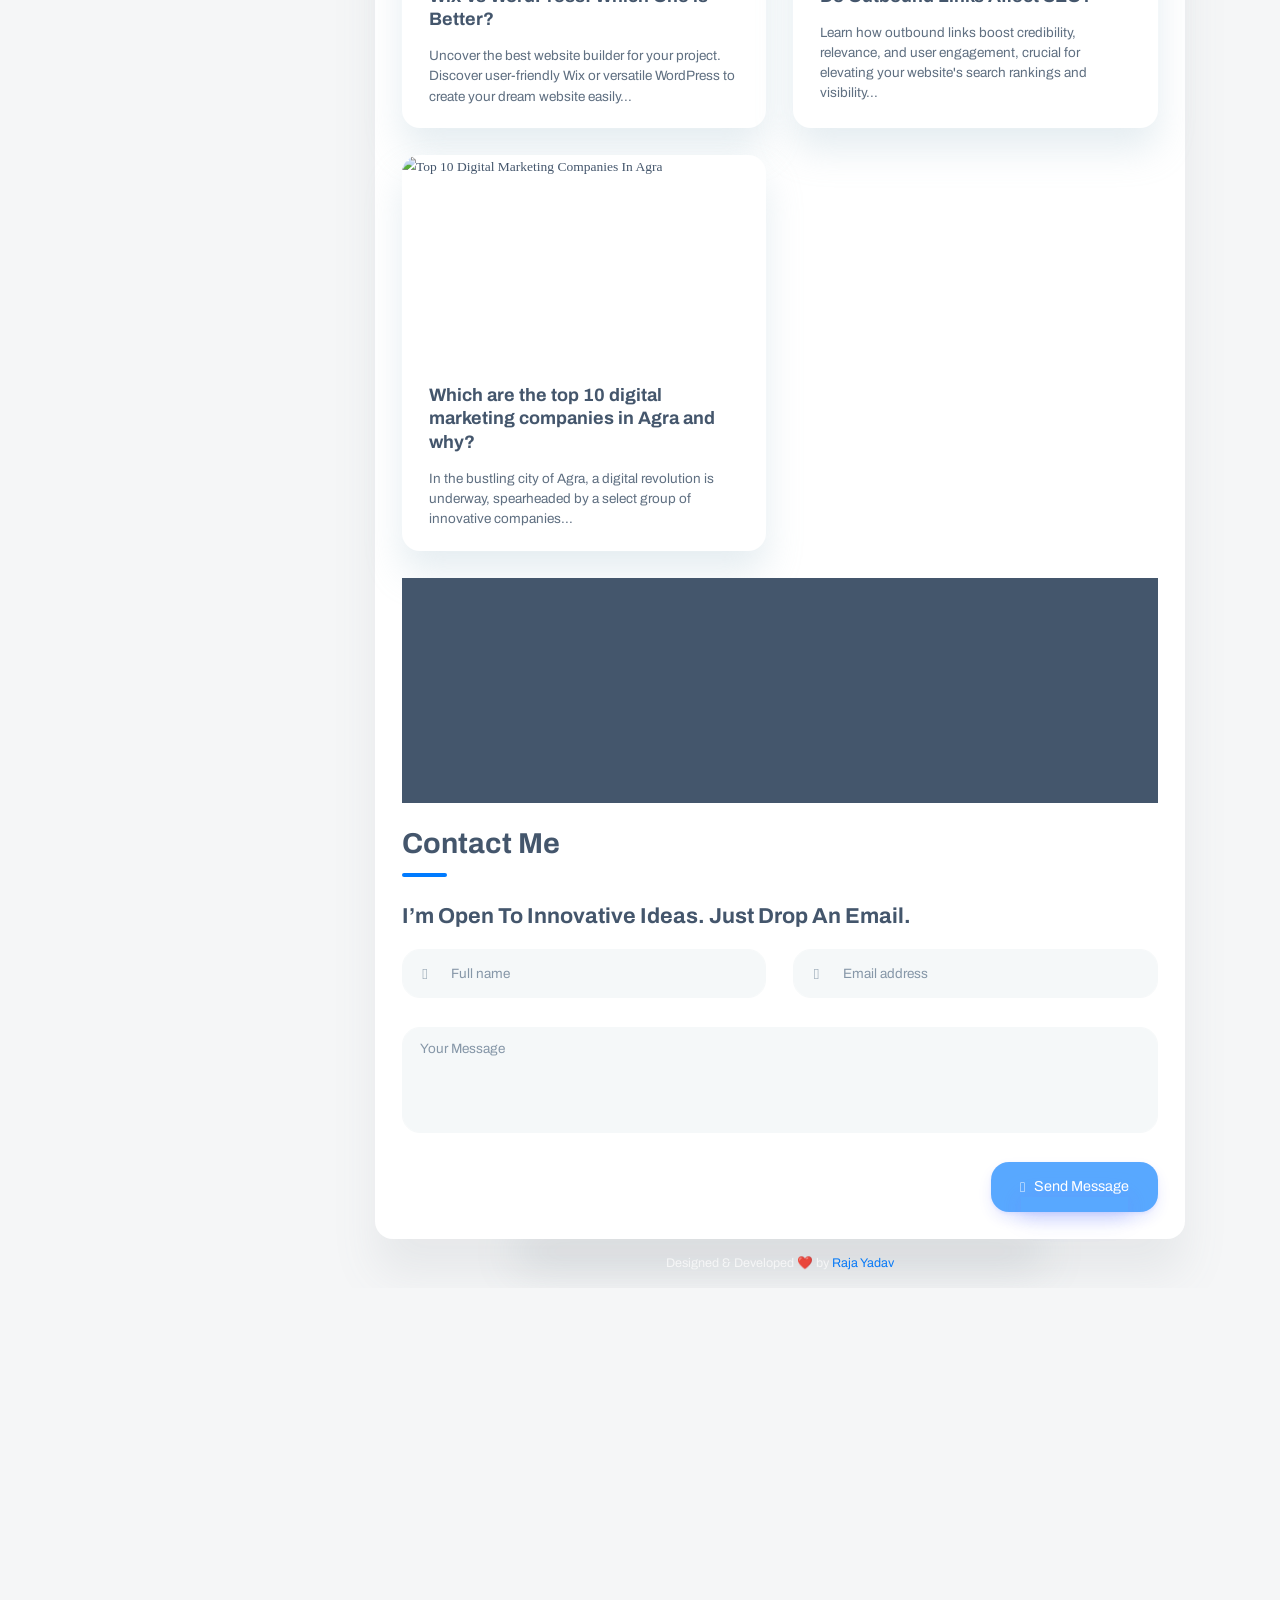
==== commit 5cafe8a3: "Update index.html" ====
--- a/index.html
+++ b/index.html
@@ -24,9 +24,9 @@
     <meta name="twitter:description" content="Looking for Best SEO Expert In Agra? We provide the Best SEO Services In Agra, helping businesses to rank higher in search engines and get more traffic.">
     <meta name="twitter:image" content="https://iliyaskhanseo.github.io/about/assets/img/Eh5LkdTk6ANN.png">
     <!-- Google Search Console Tag -->
-    <meta name="google-site-verification" content="oo7vK7YhTqruLKz8RVcrrP7pEnpECfDOakX9Ccf4OaU">
+    
     <!-- Pinterest Console Tag -->
-    <meta name="p:domain_verify" content="1a191bb0fbd86f6b0634e02ddeb08bd8">
+    
     <!-- Font Awesome Icon -->
     <link rel="stylesheet" href="path/to/font-awesome/css/font-awesome.min.css">
     <!-- Favicons -->
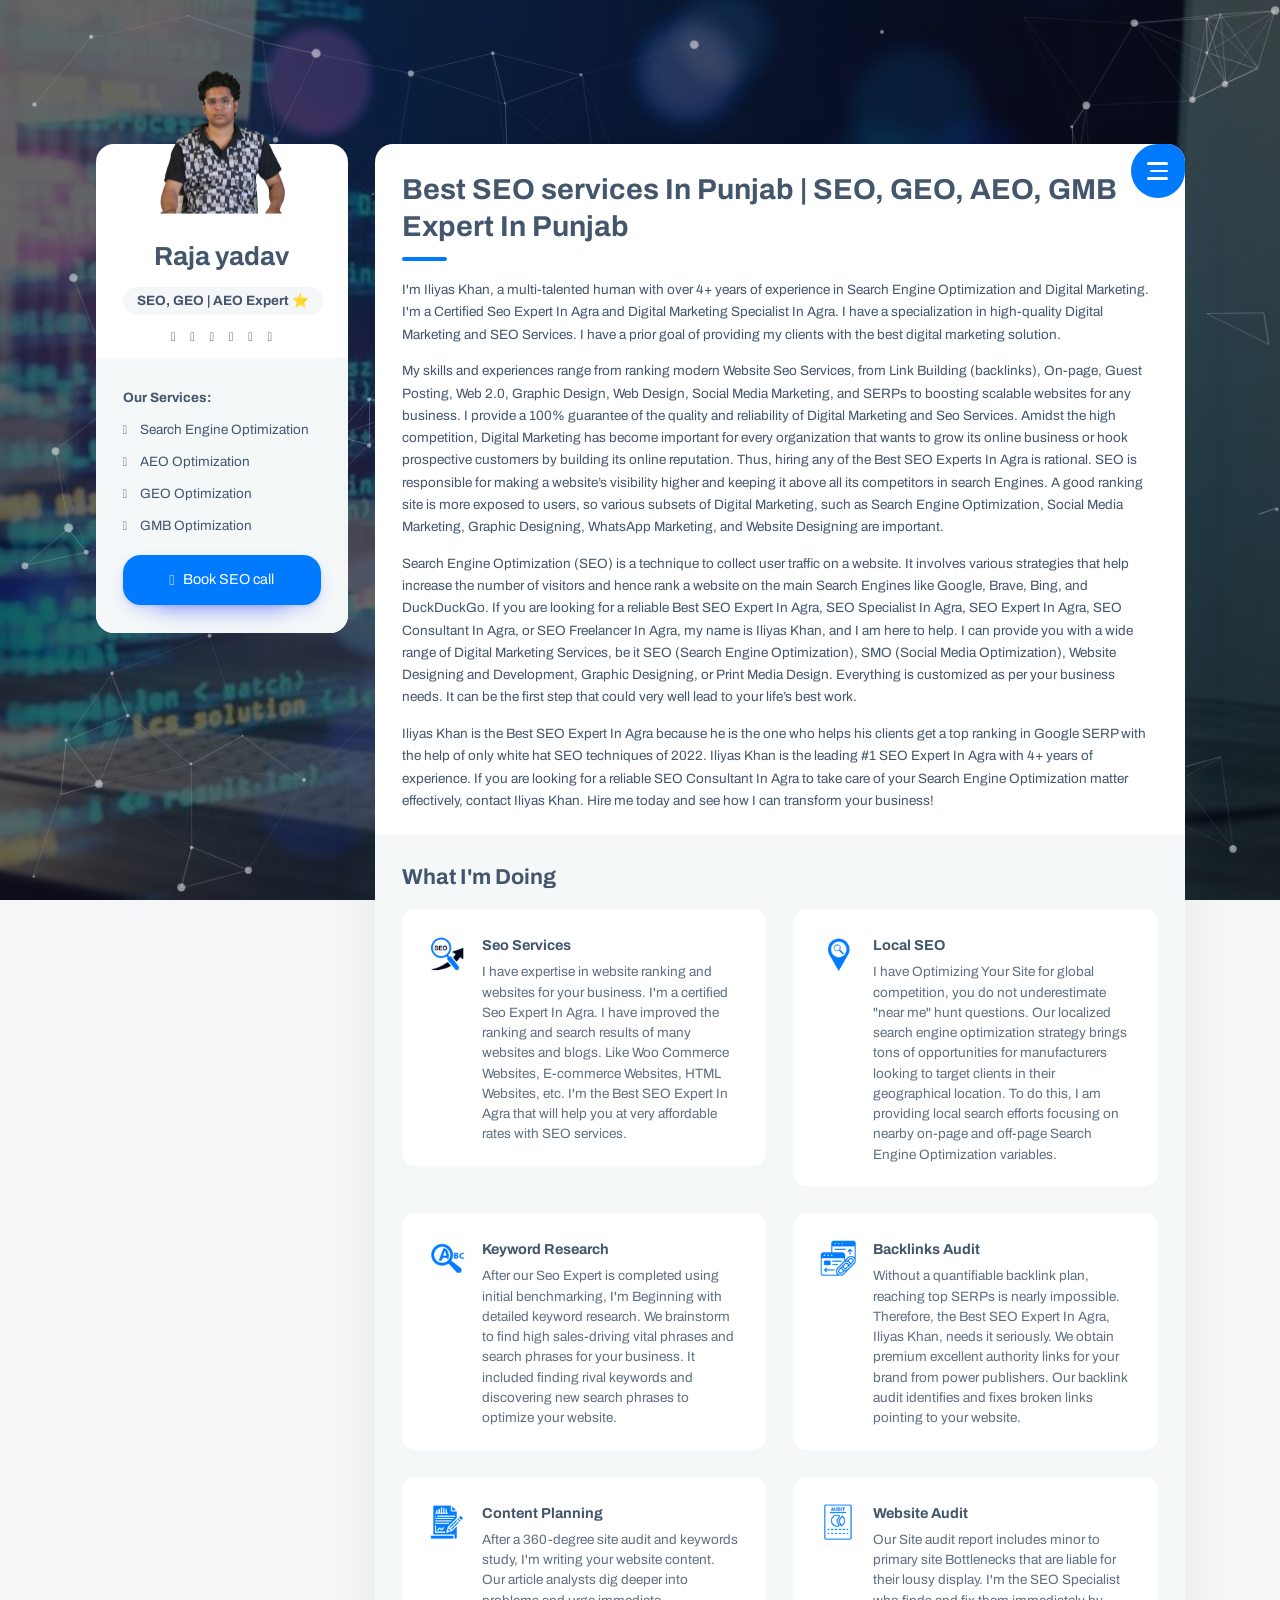
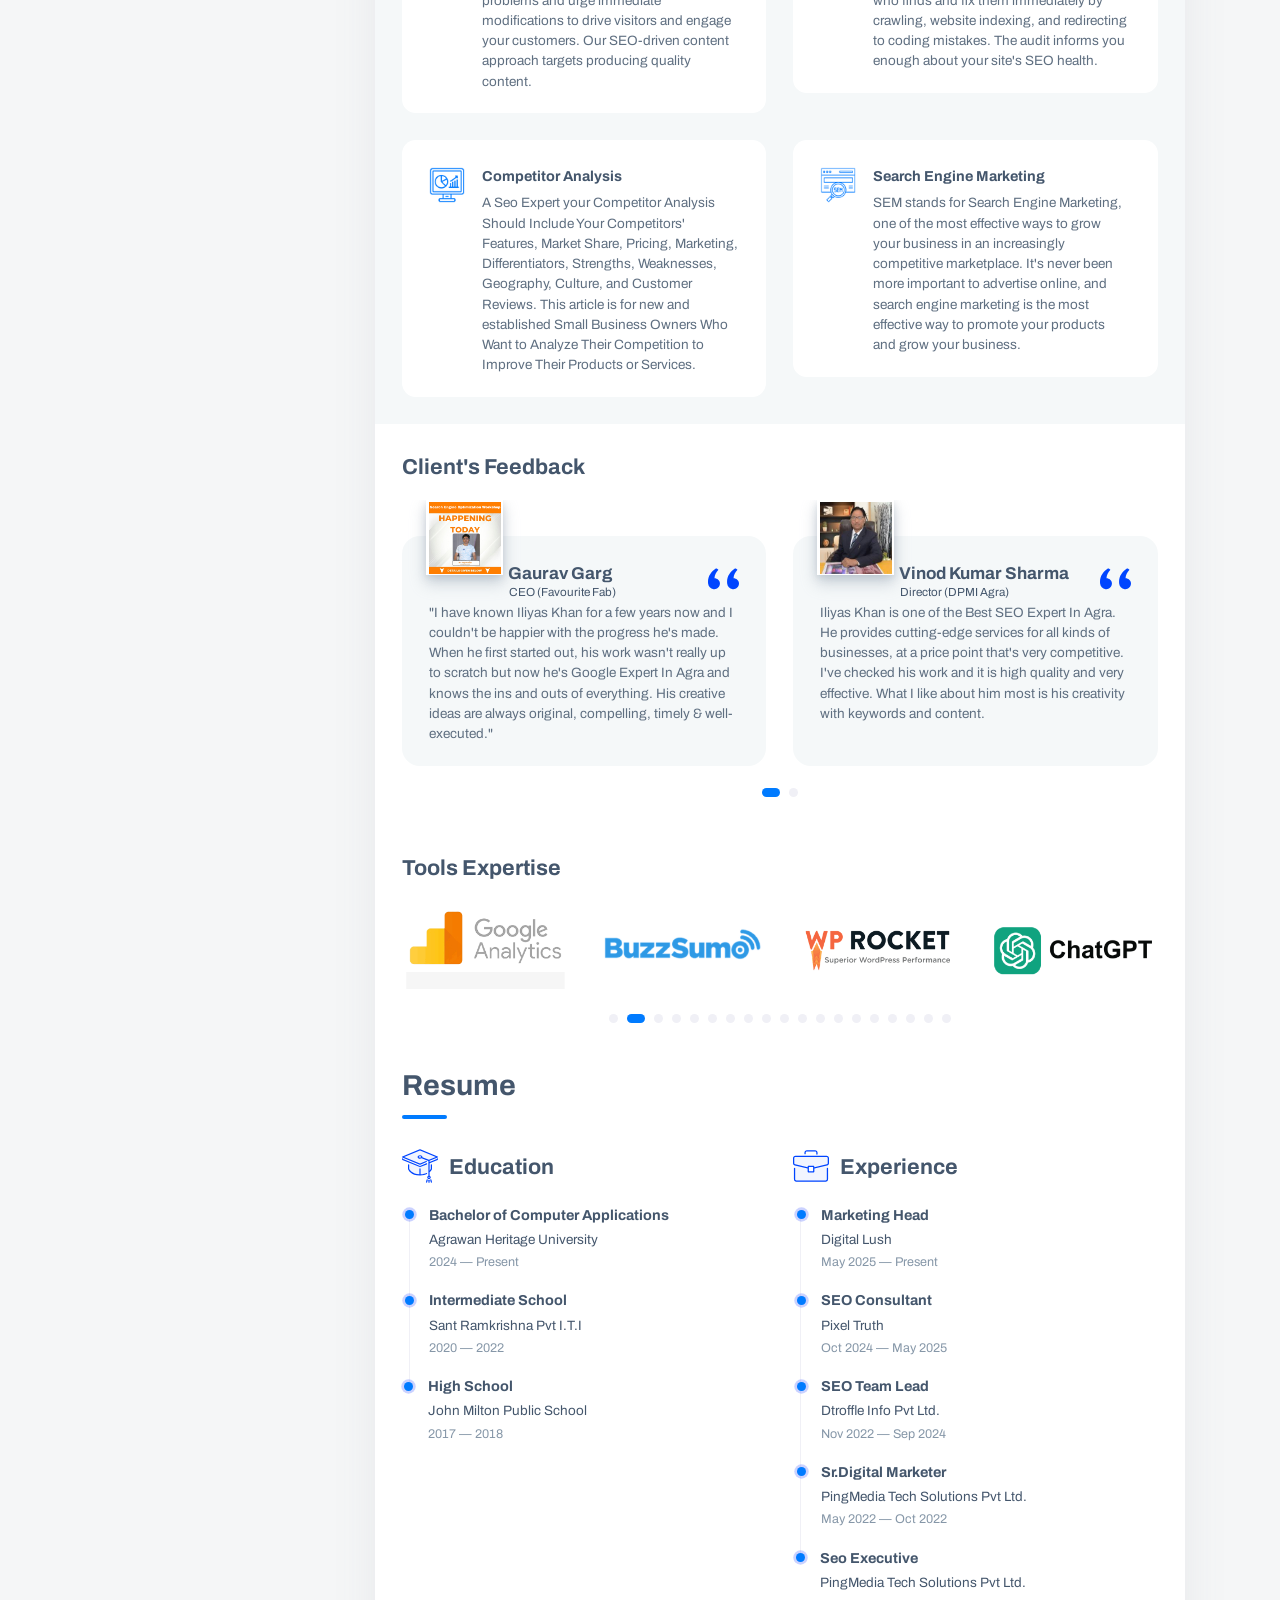
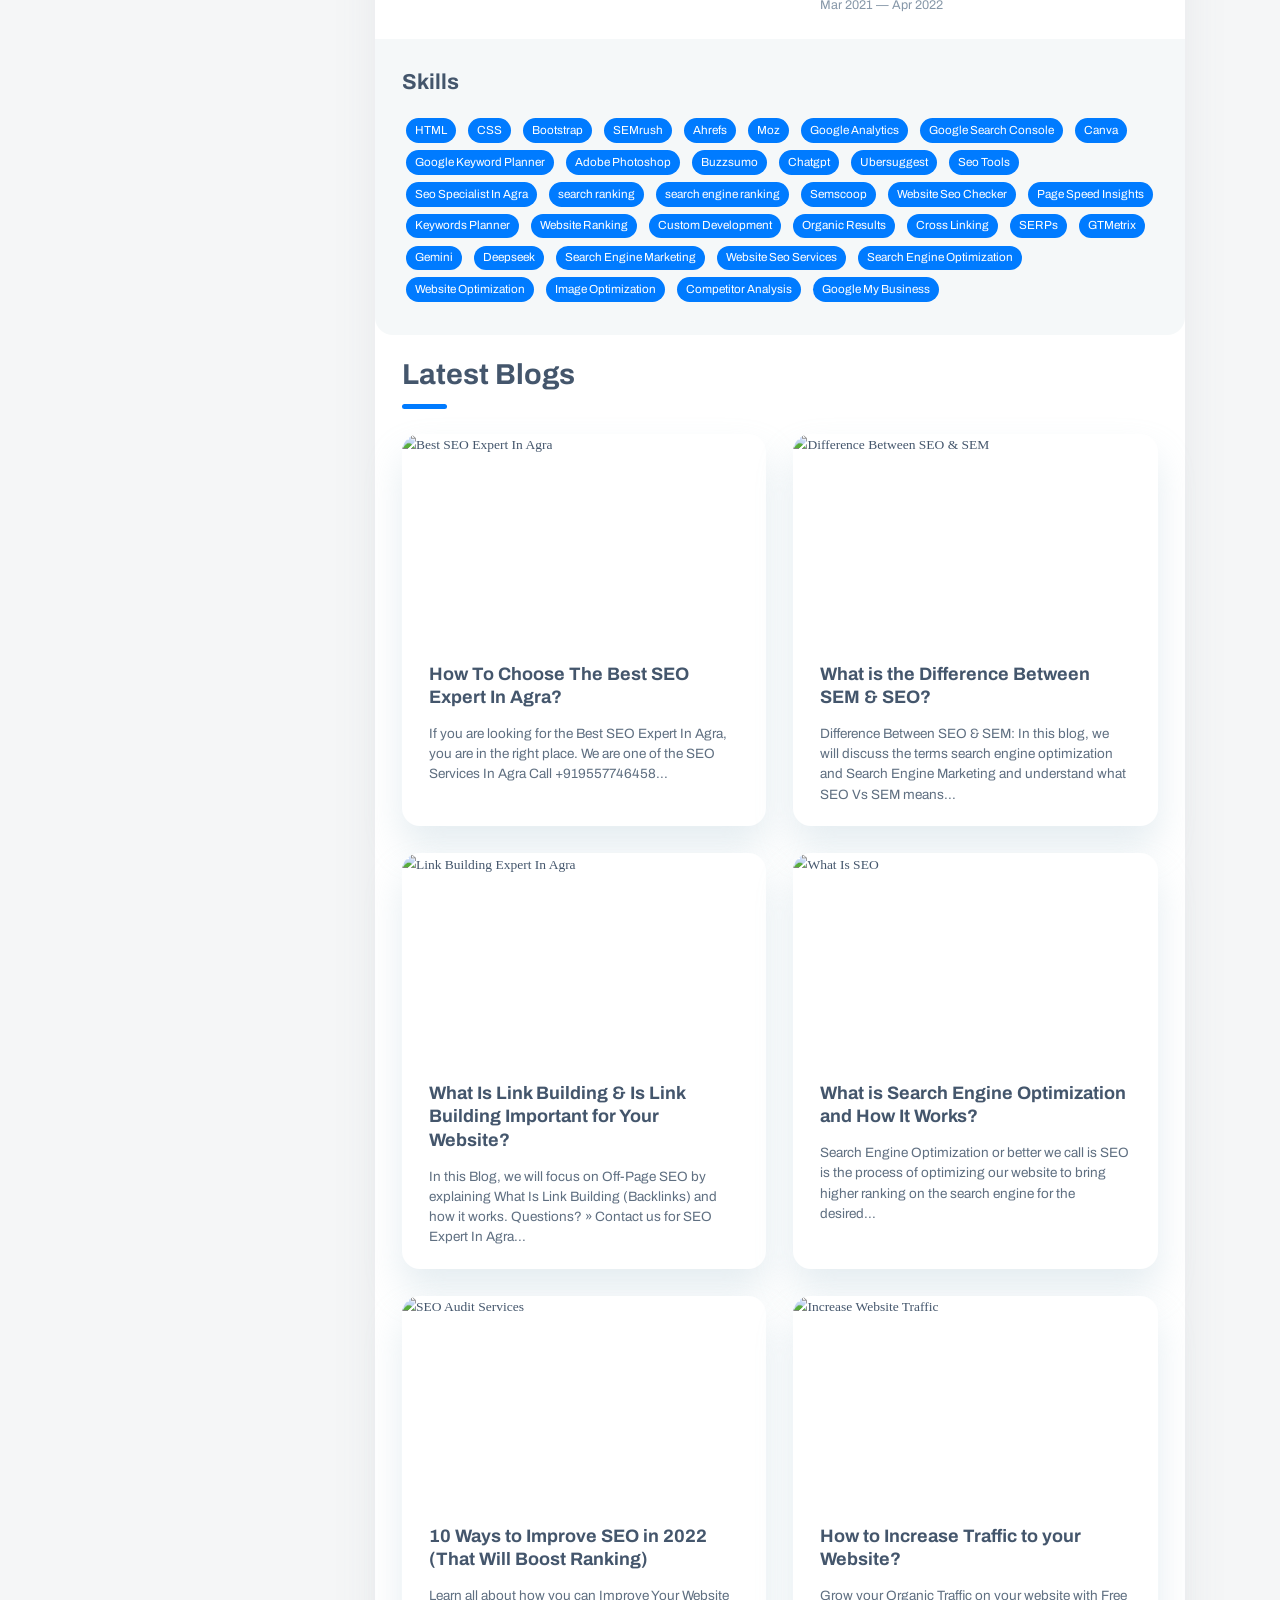
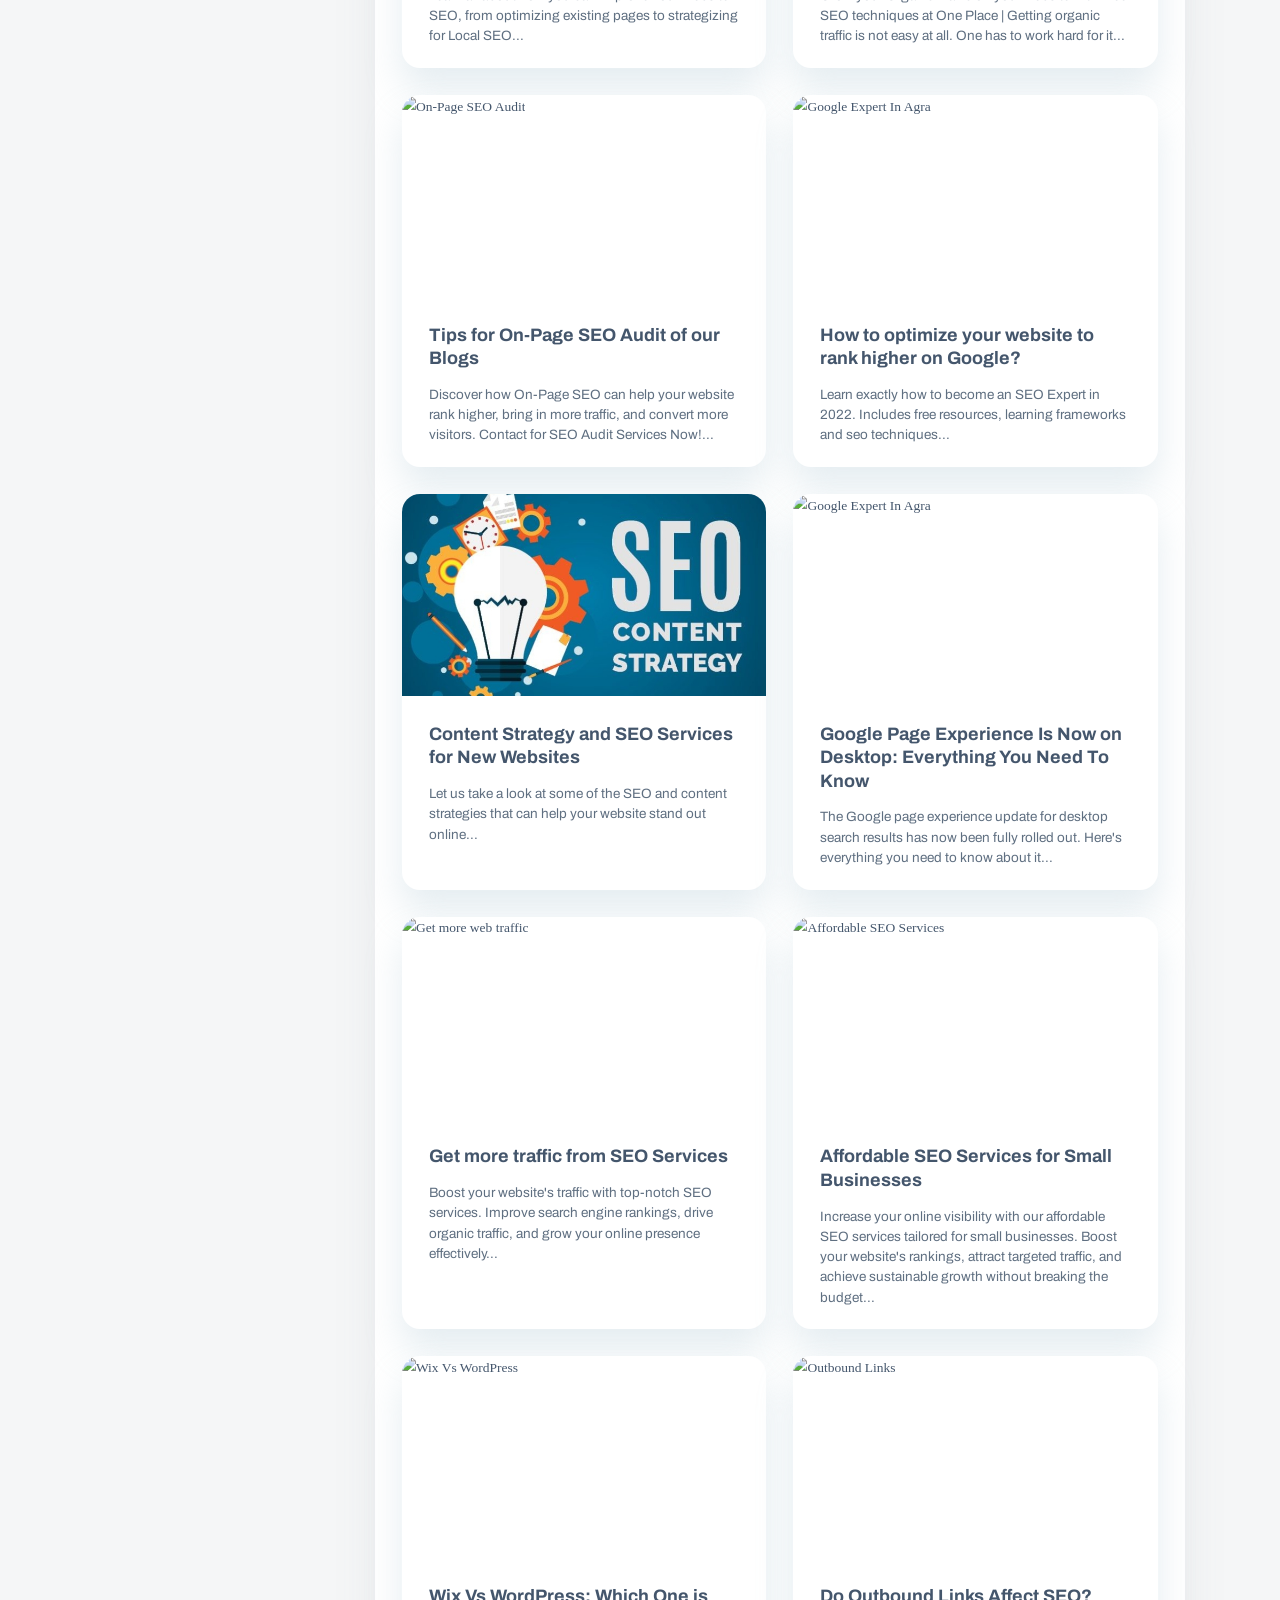
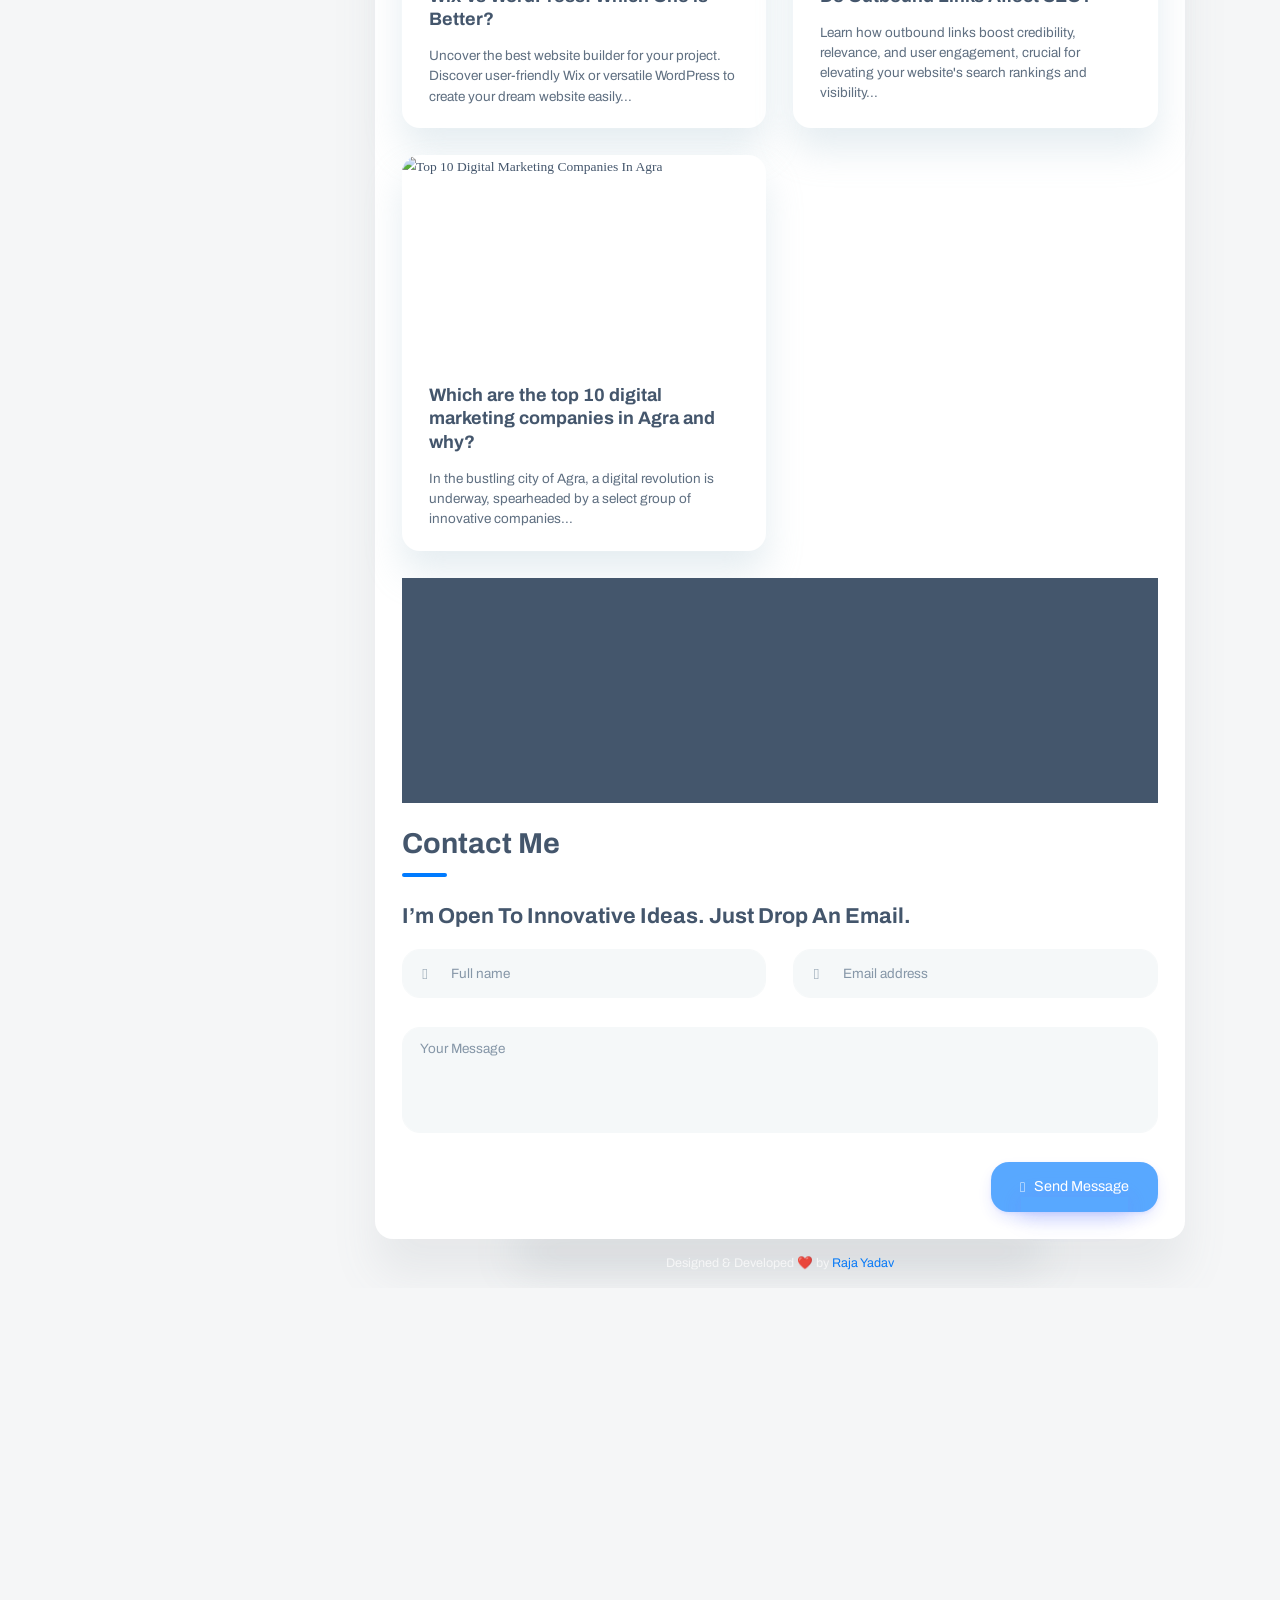
==== commit bb4a3b19: "Update index.html" ====
--- a/index.html
+++ b/index.html
@@ -40,13 +40,8 @@
     <link rel="stylesheet" type="text/css" href="assets/styles/style.css">
     <link rel="stylesheet" type="text/css" href="assets/demo/style-demo.css">
     <!-- Global site tag (gtag.js) - Google Analytics -->
-    <script async="" src="https://www.googletagmanager.com/gtag/js?id=G-YRTBRY62MX"></script>
-    <script>
-    window.dataLayer = window.dataLayer || [];
-    function gtag() { dataLayer.push(arguments); }
-    gtag('js', new Date());
-    gtag('config', 'G-YRTBRY62MX');
-    </script>
+
+    
     <!-- Schemas  -->
     
     
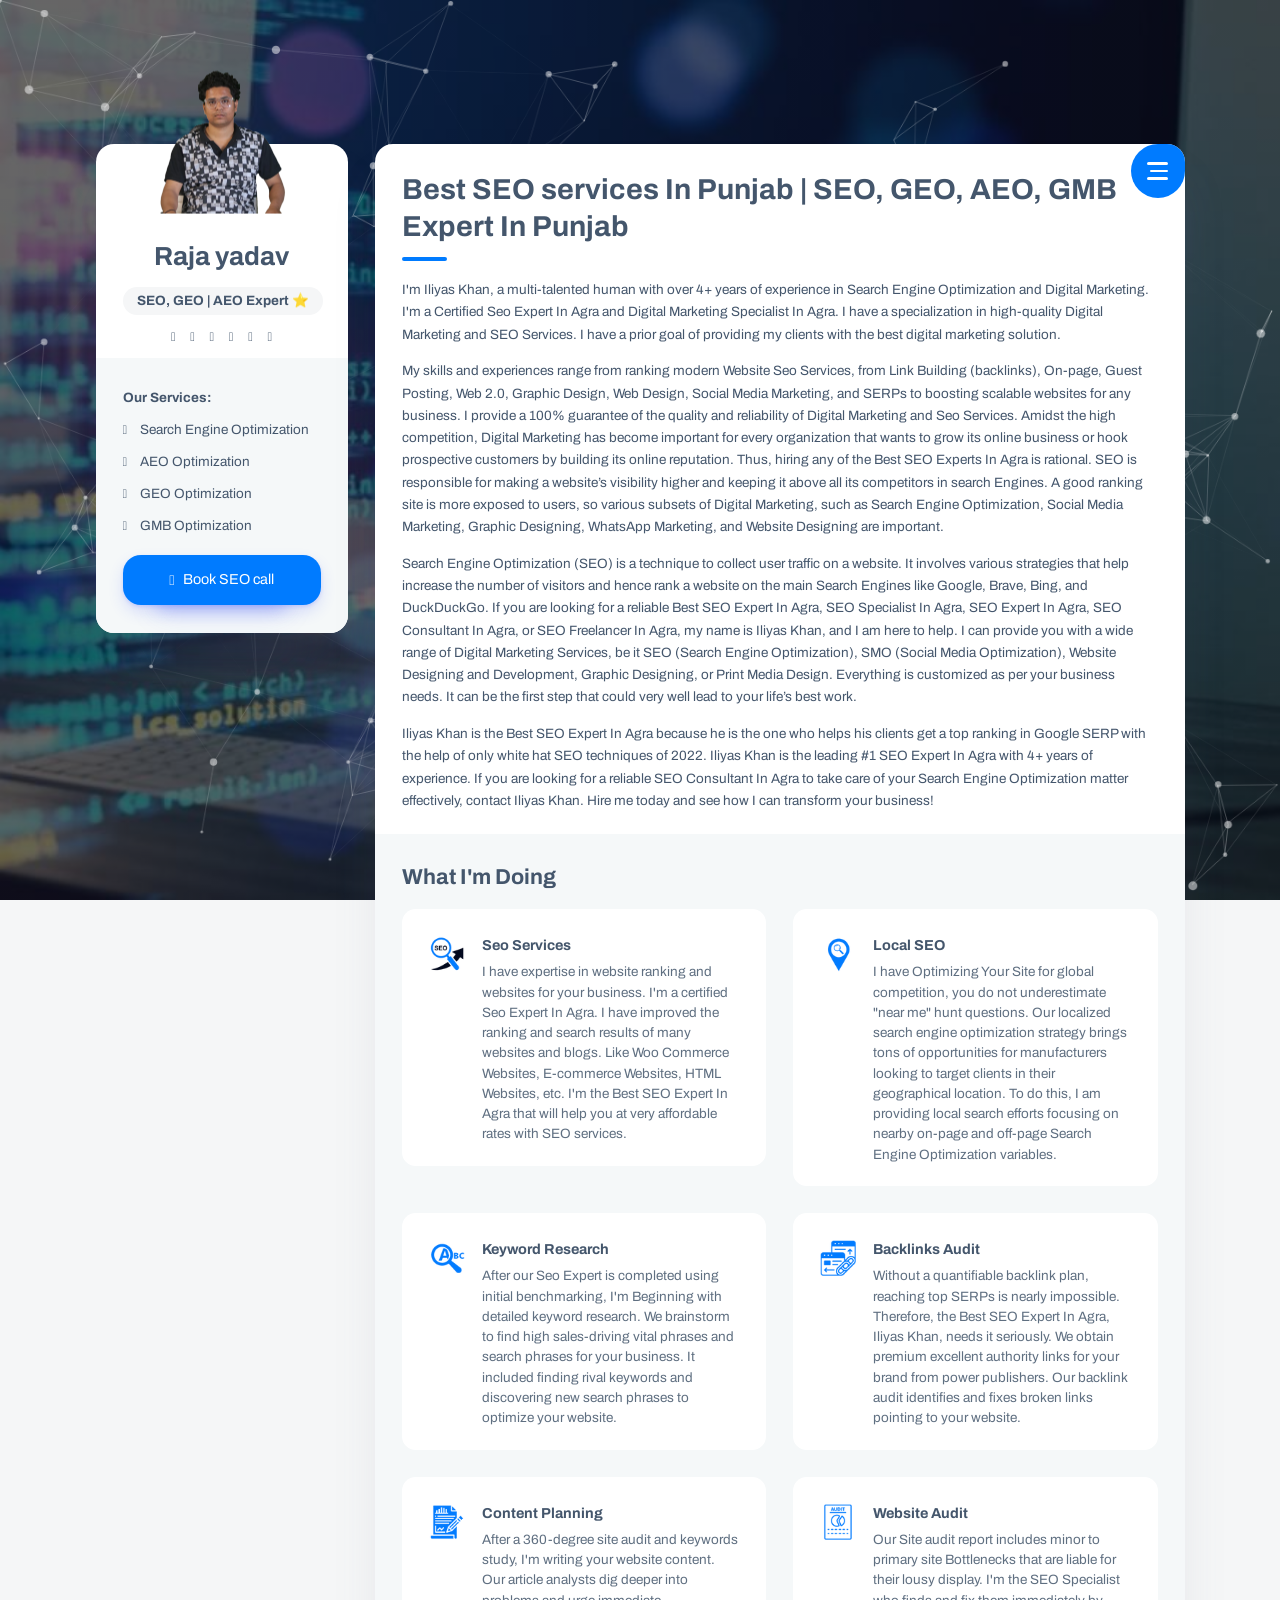
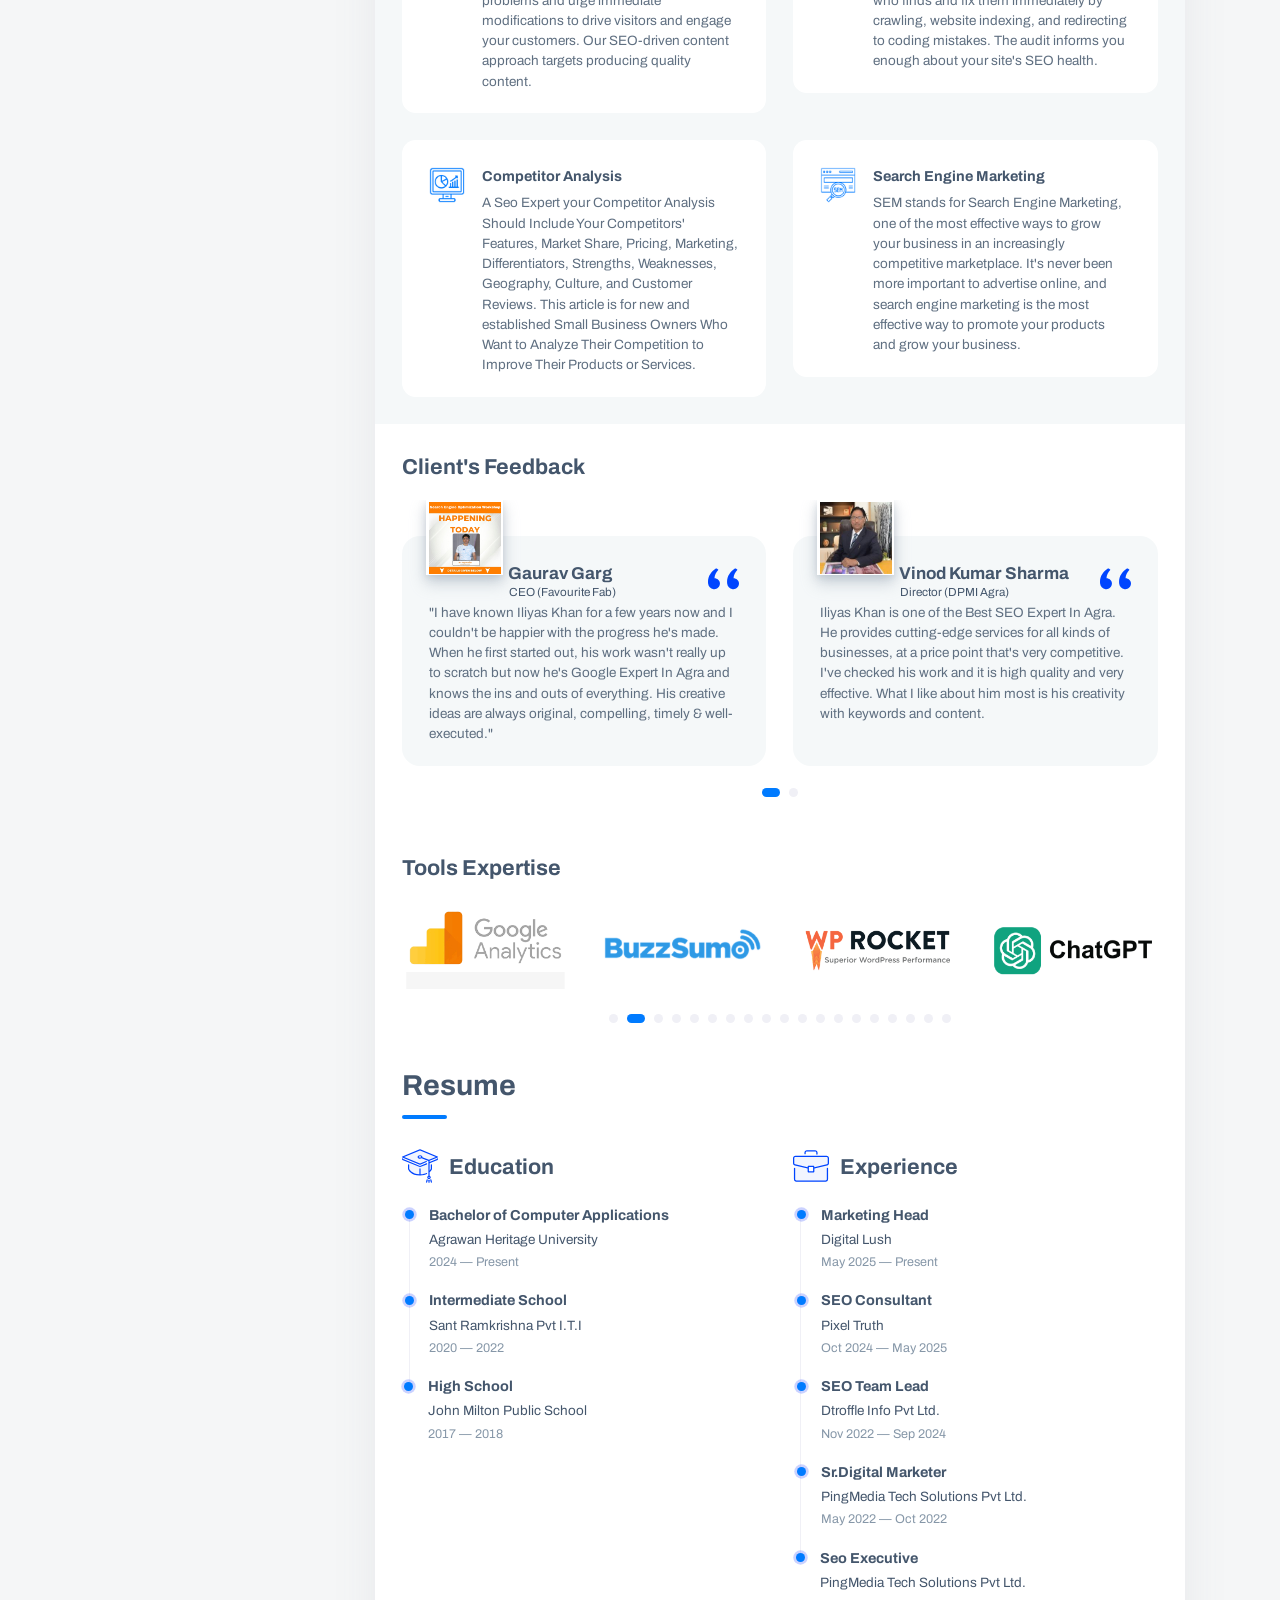
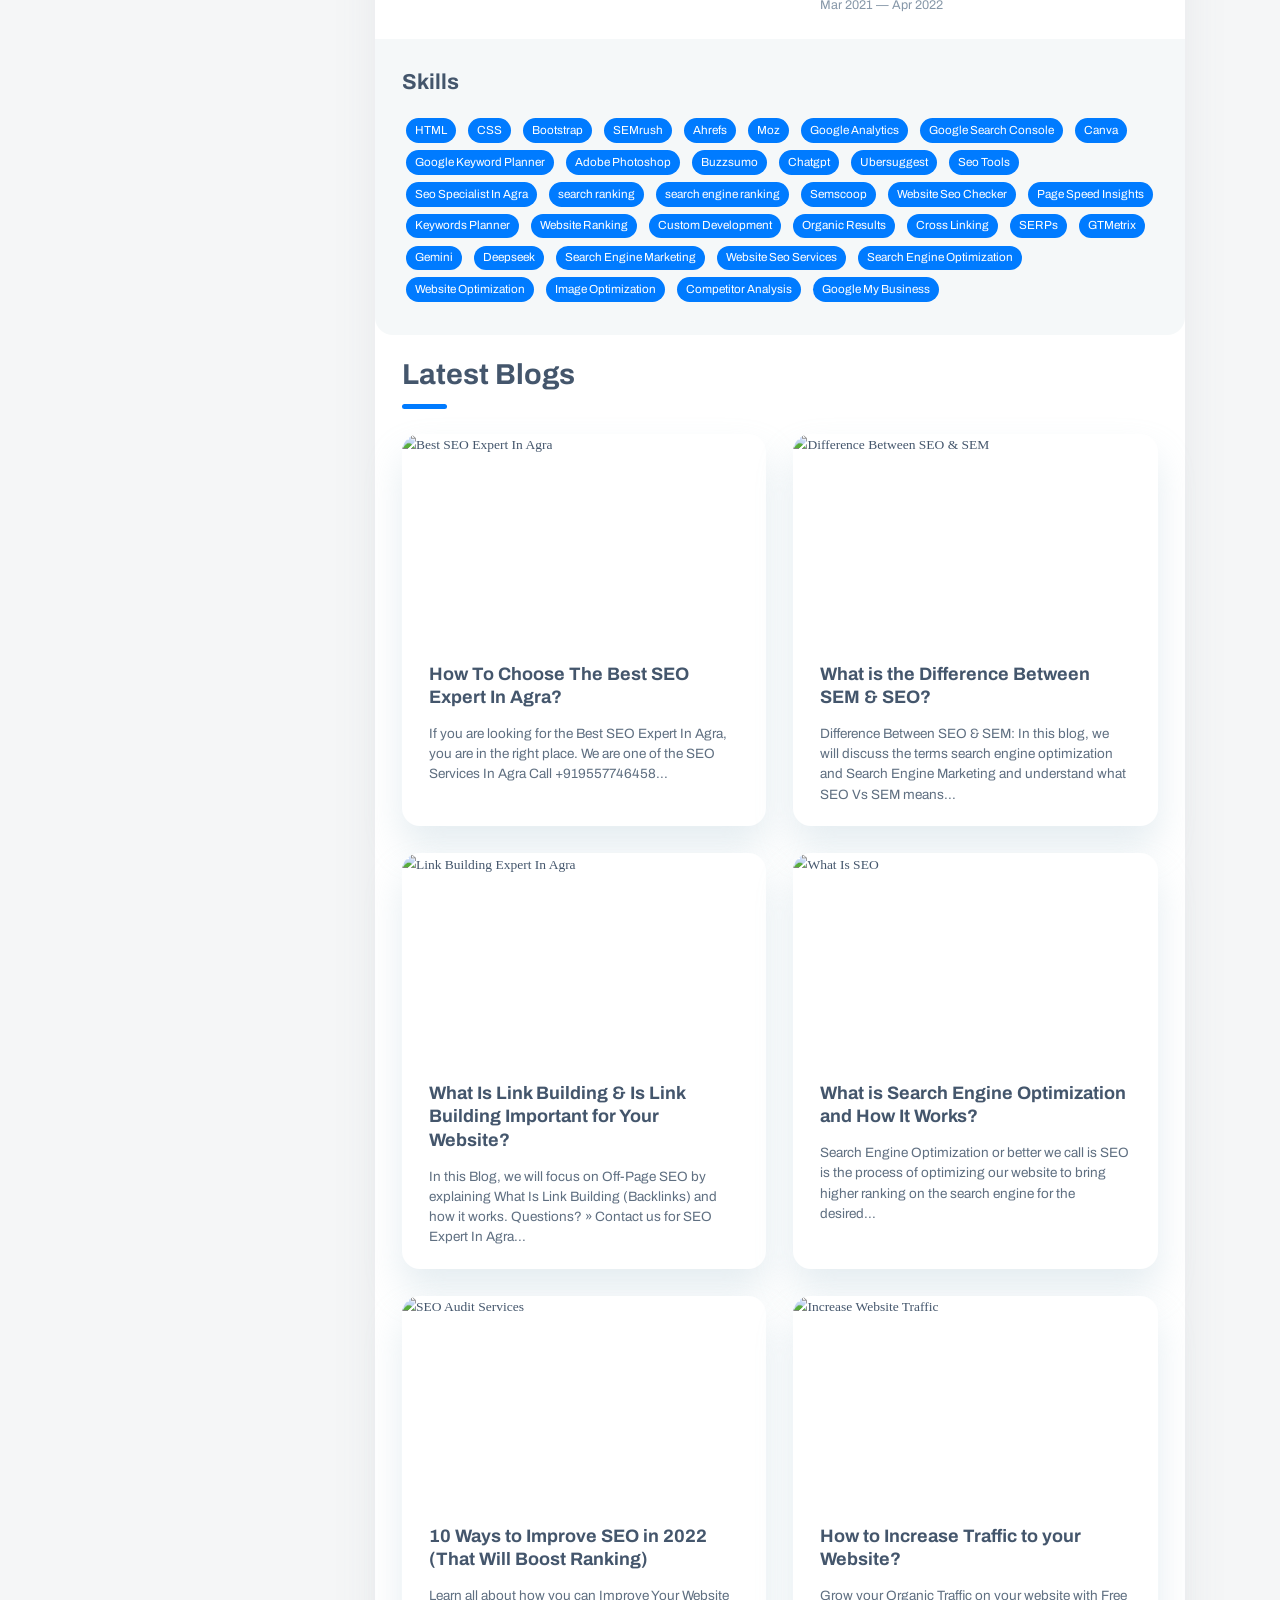
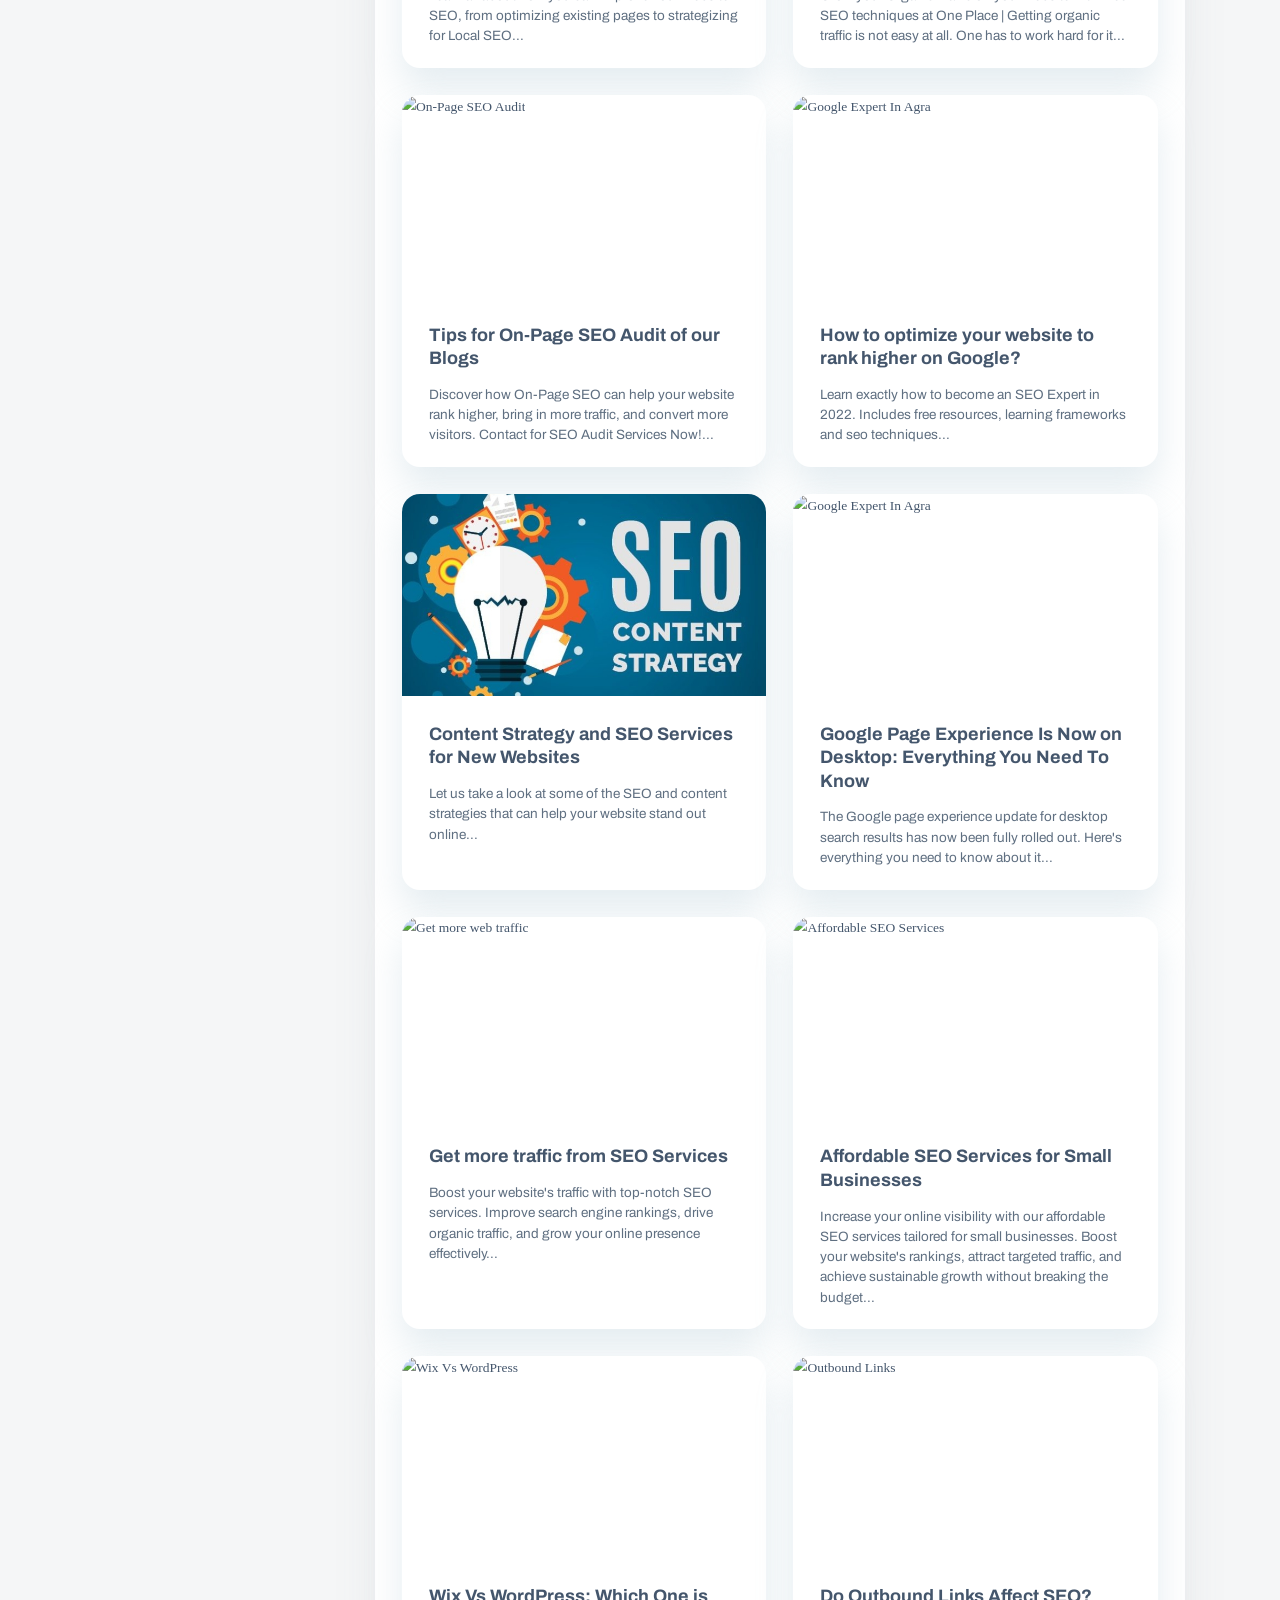
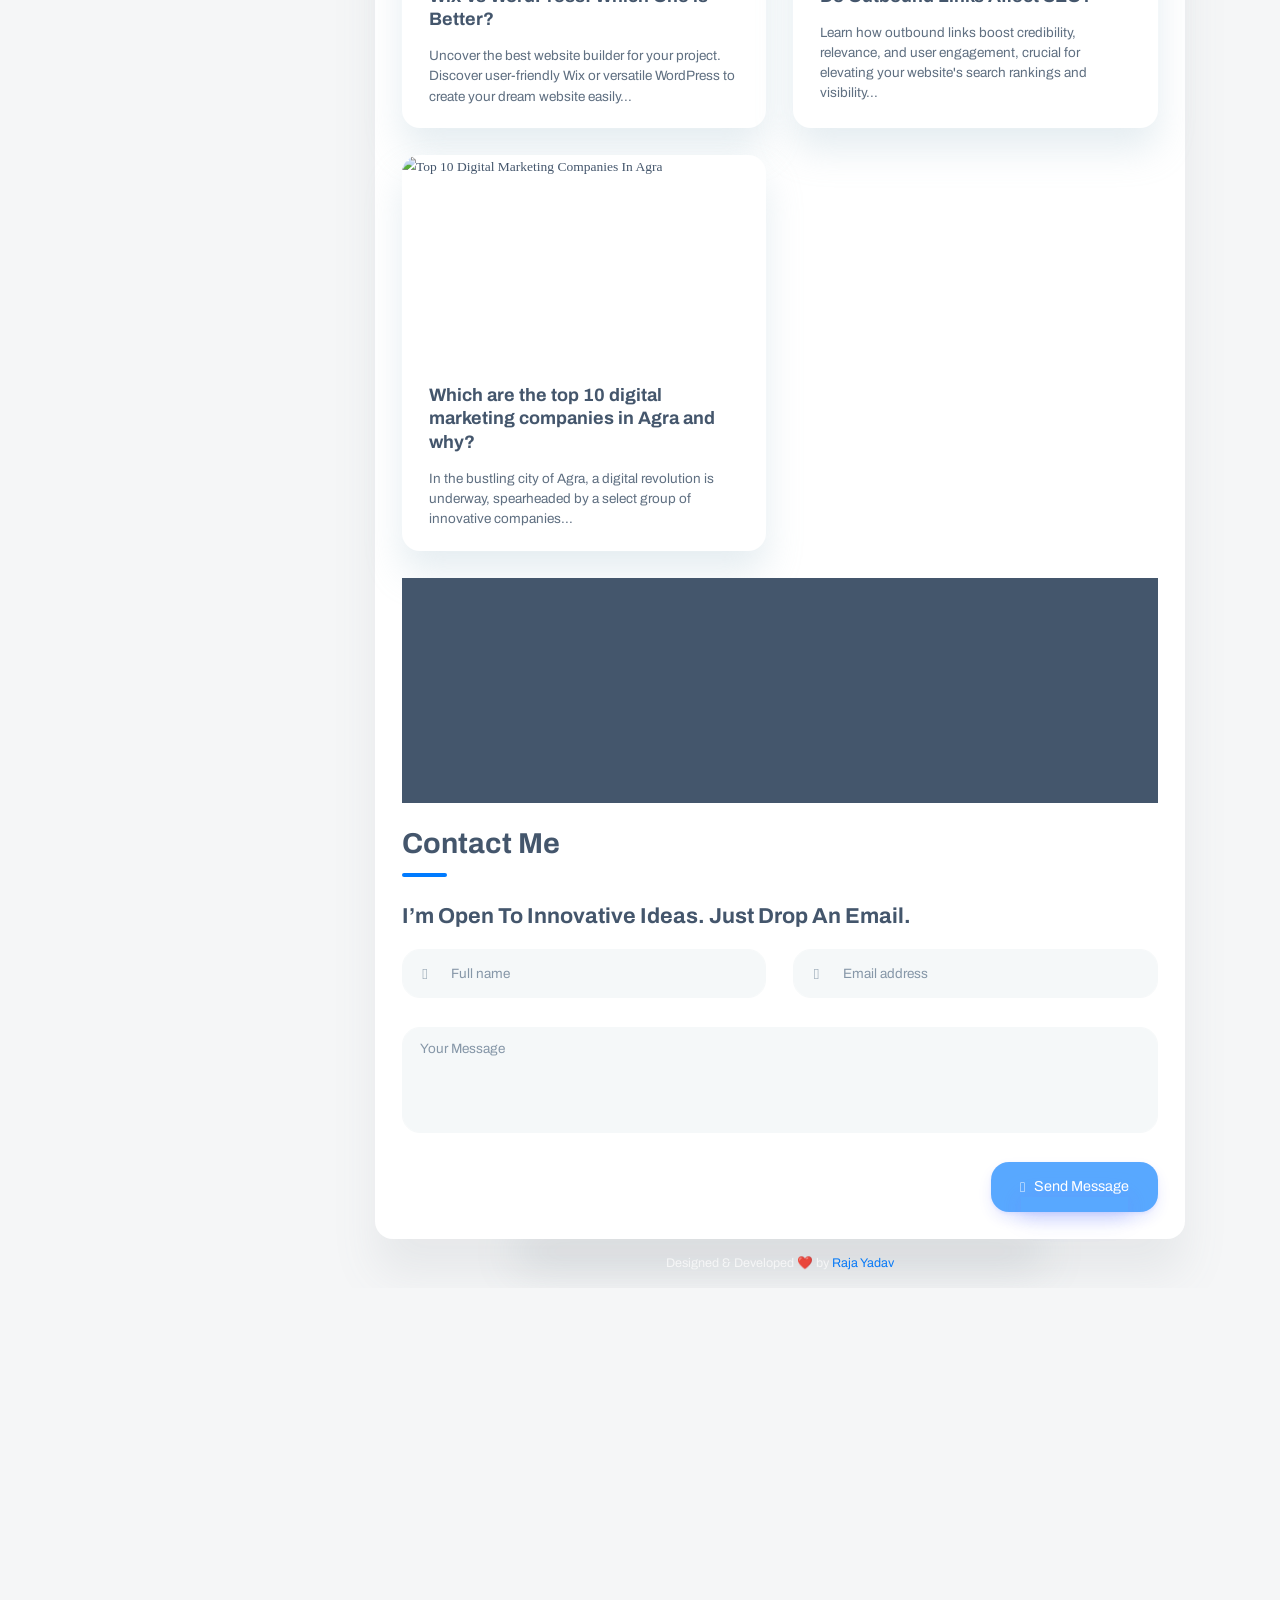
==== commit 186401b0: "Update index.html" ====
--- a/index.html
+++ b/index.html
@@ -841,8 +841,8 @@
                   <!-- first blog  -->
                   <article class="news-item box">
                     <div class="news-item__image-wrap overlay overlay--45">
-                      <a class="news-item__link" target="_blank" href="https://www.linkedin.com/pulse/how-choose-best-seo-expert-agra-iliyas-khan" title="Best SEO Expert In Agra"></a>
-                      <img class="cover ls-is-cached lazyloaded" src="assets/img/best-seo-expert-in-agra.jpg" alt="Best SEO Expert In Agra" title="Best SEO Expert In Agra">
+                      <a class="news-item__link" target="_blank" href="https://zolaseo.com/" title="Best SEO Expert In Agra"></a>
+                      <img class="cover ls-is-cached lazyloaded" src="assets/img/images.jpg" alt="Best SEO Expert In Agra" title="Best SEO Expert In Agra">
                     </div>
                     <div class="news-item__caption">
                       <h2 class="title title--h4">How To Choose The Best SEO Expert In Agra?</h2>
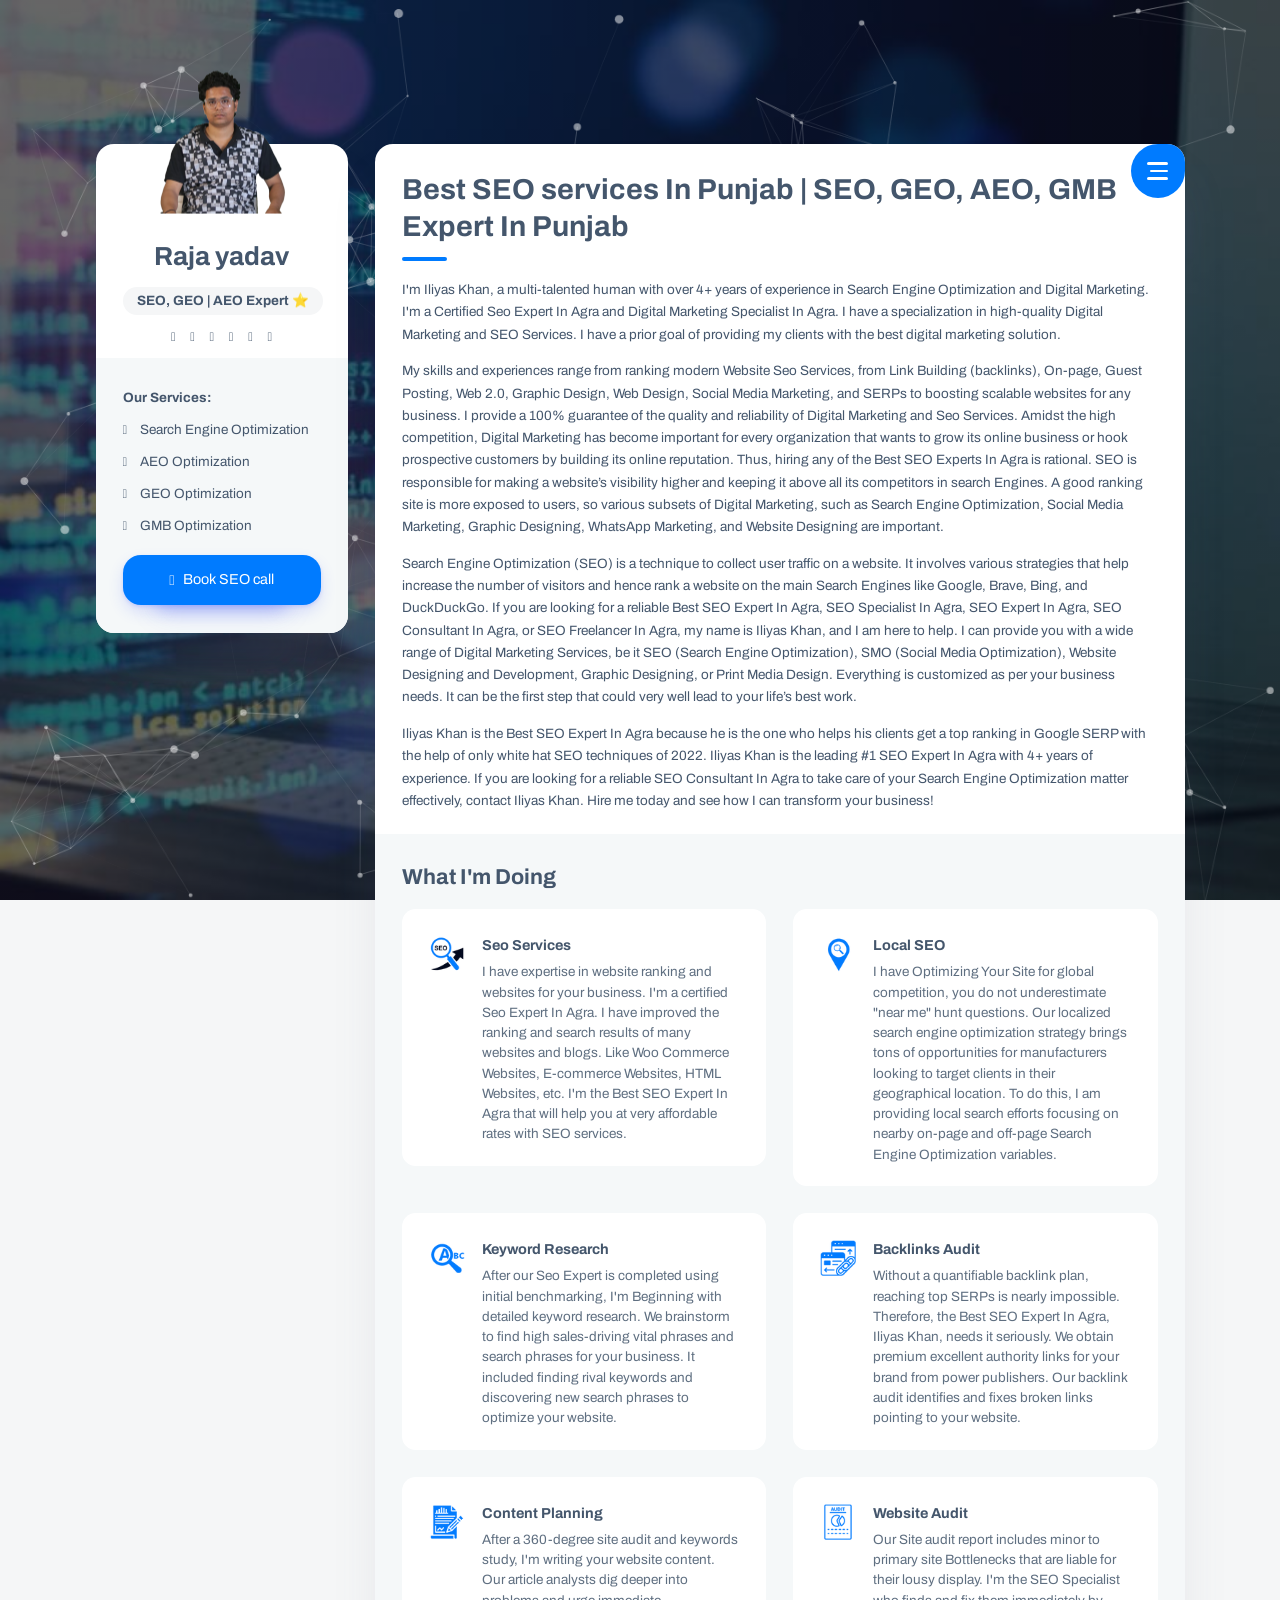
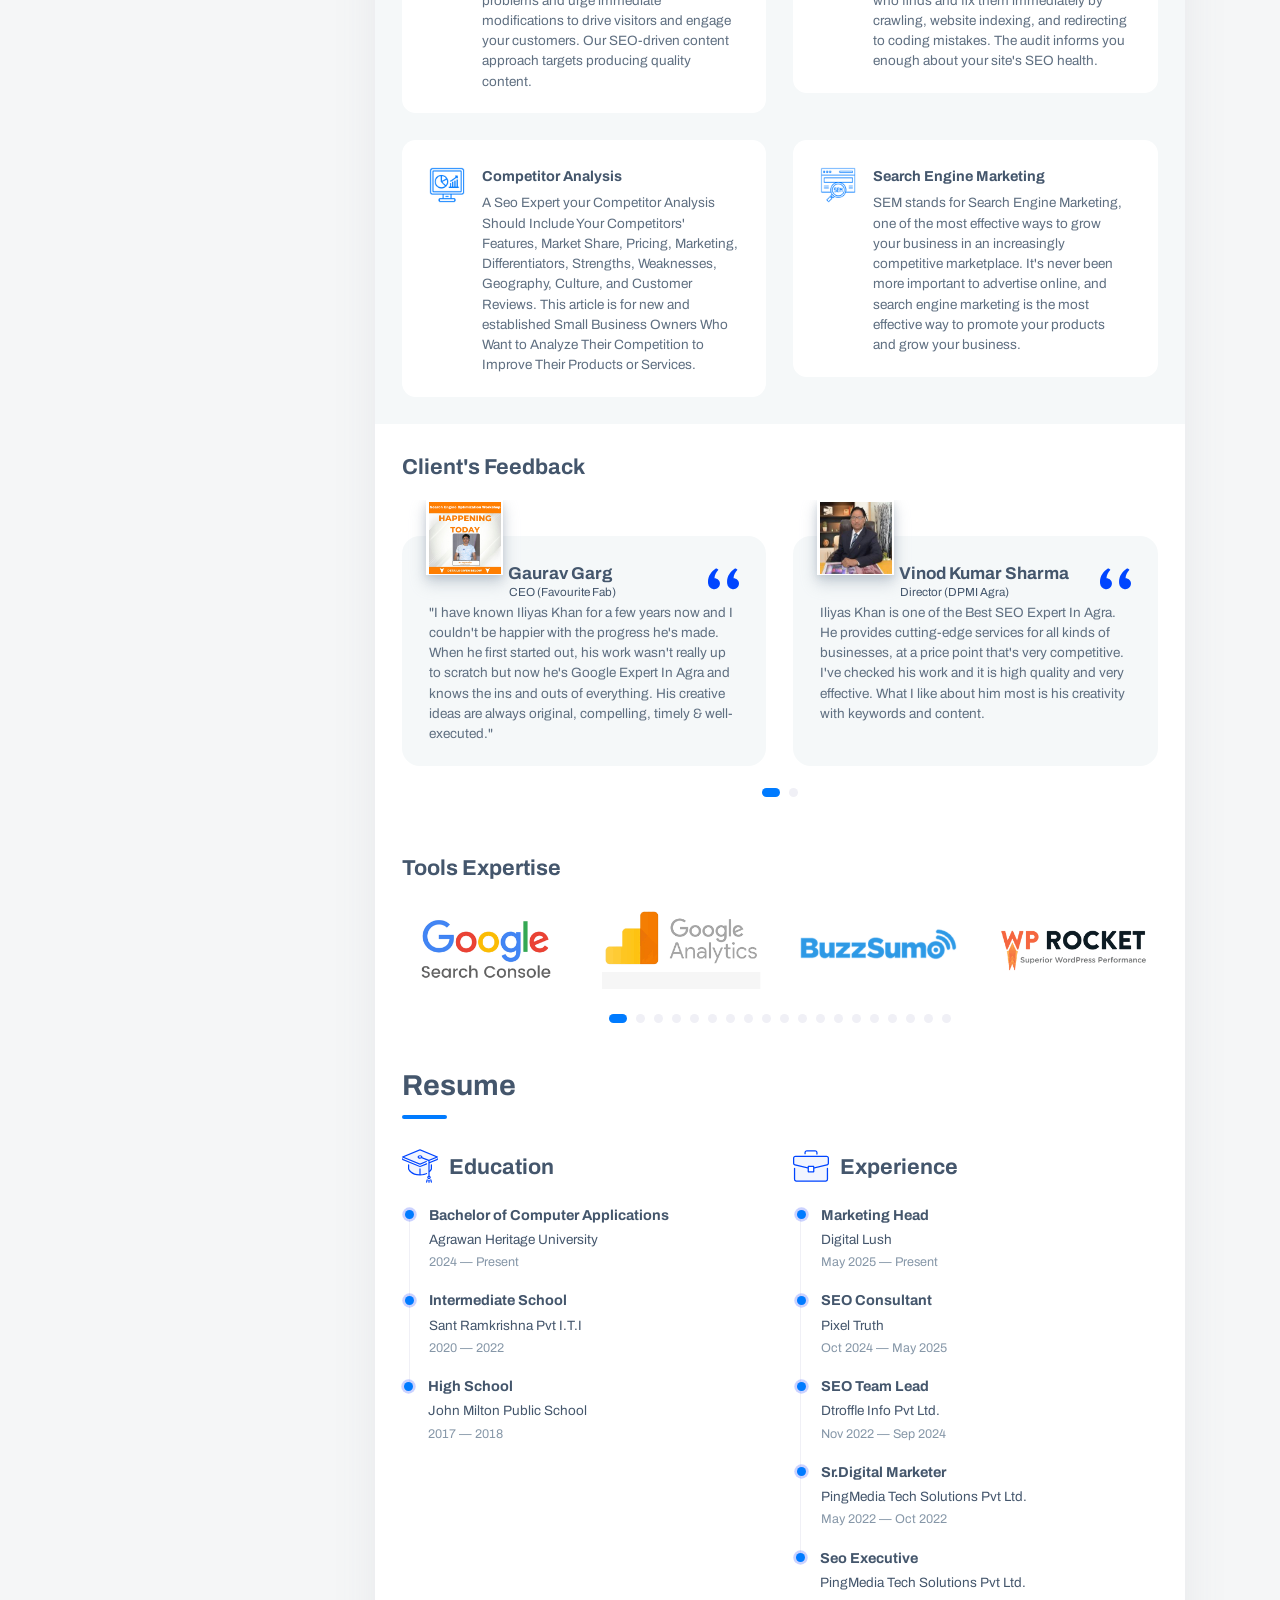
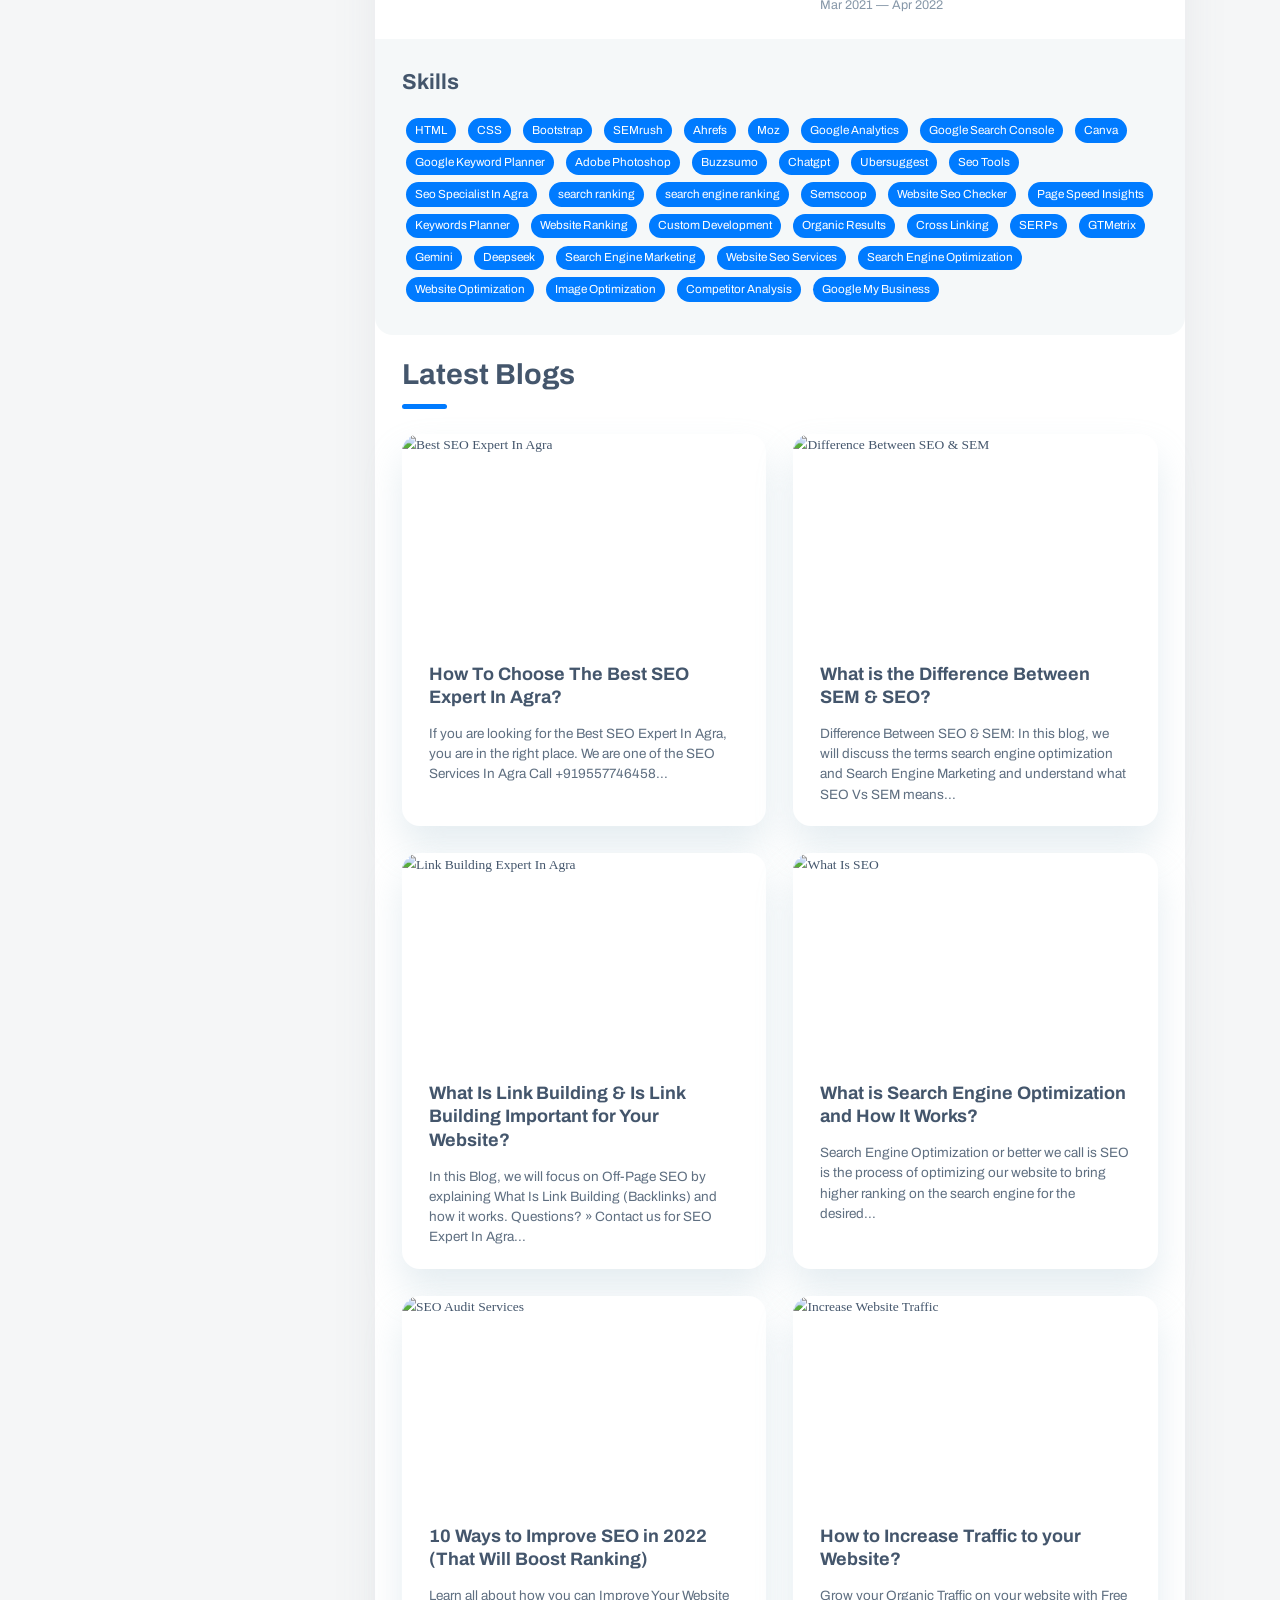
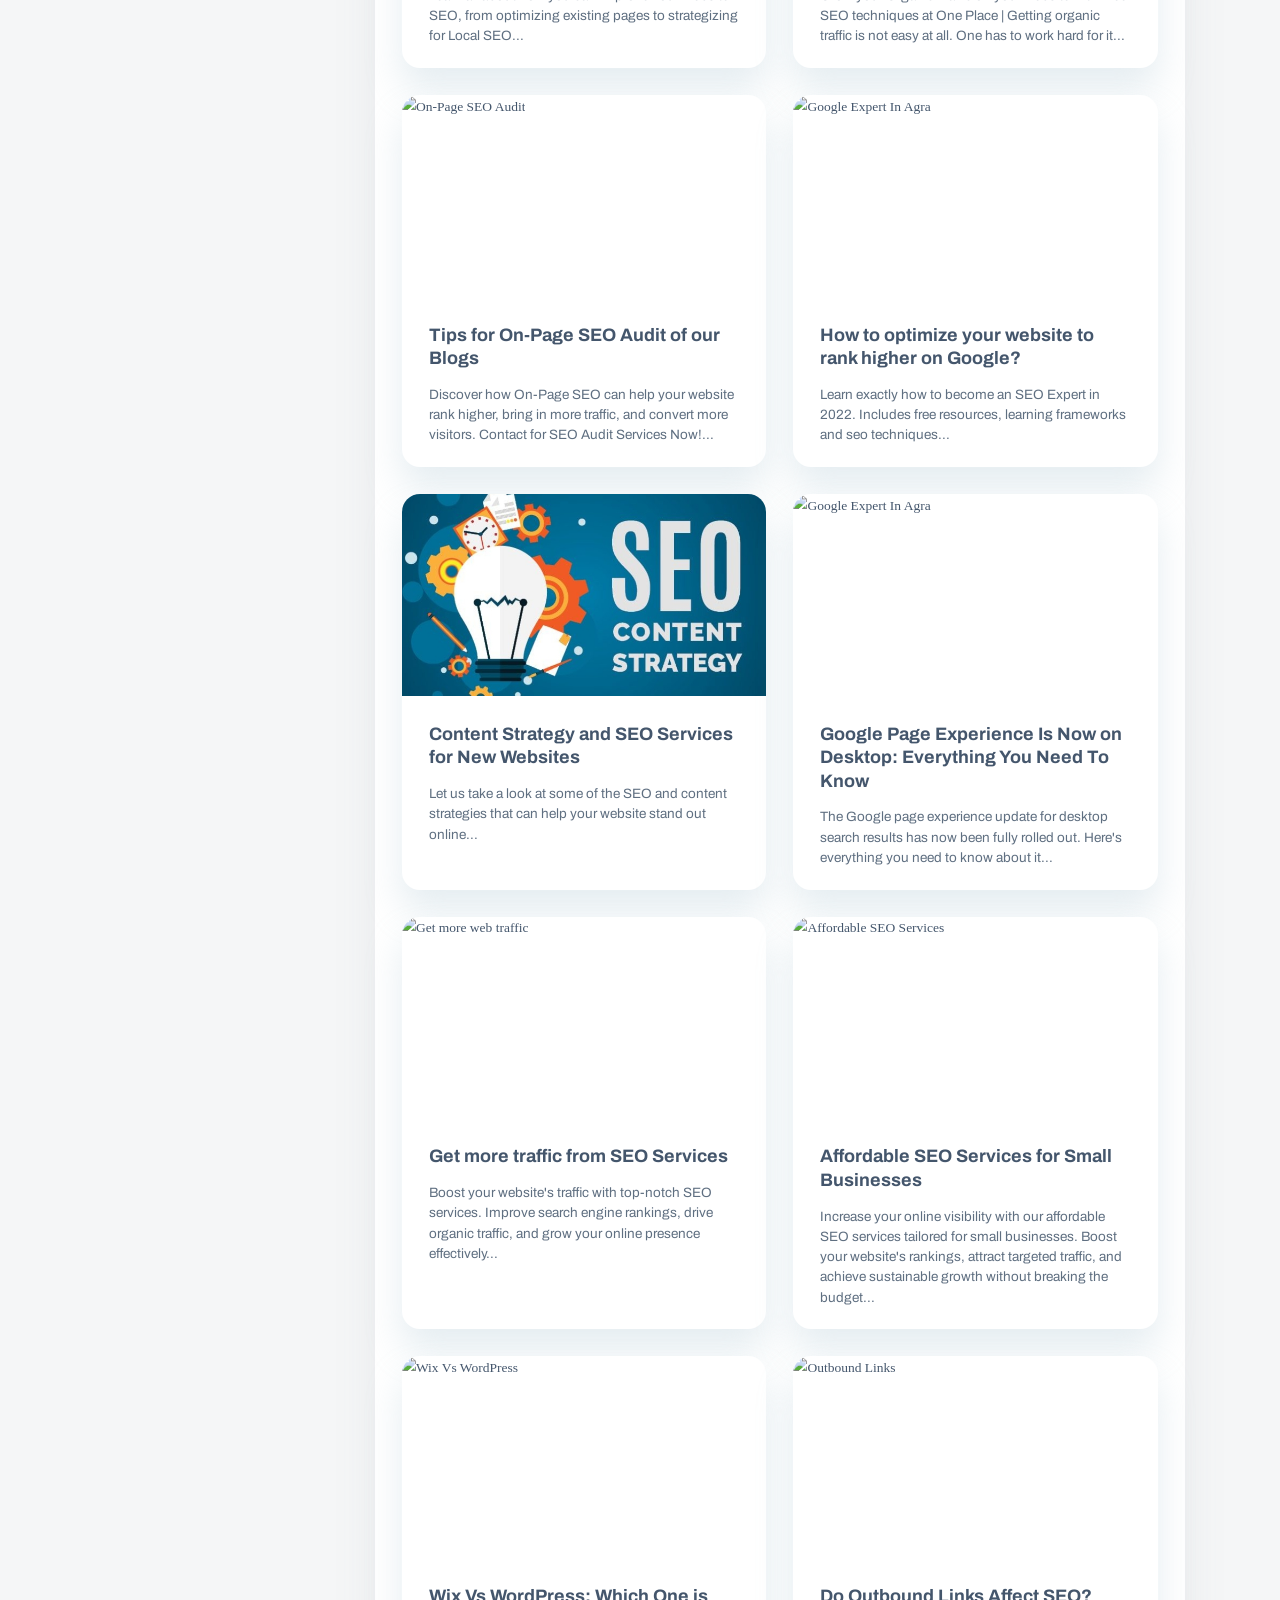
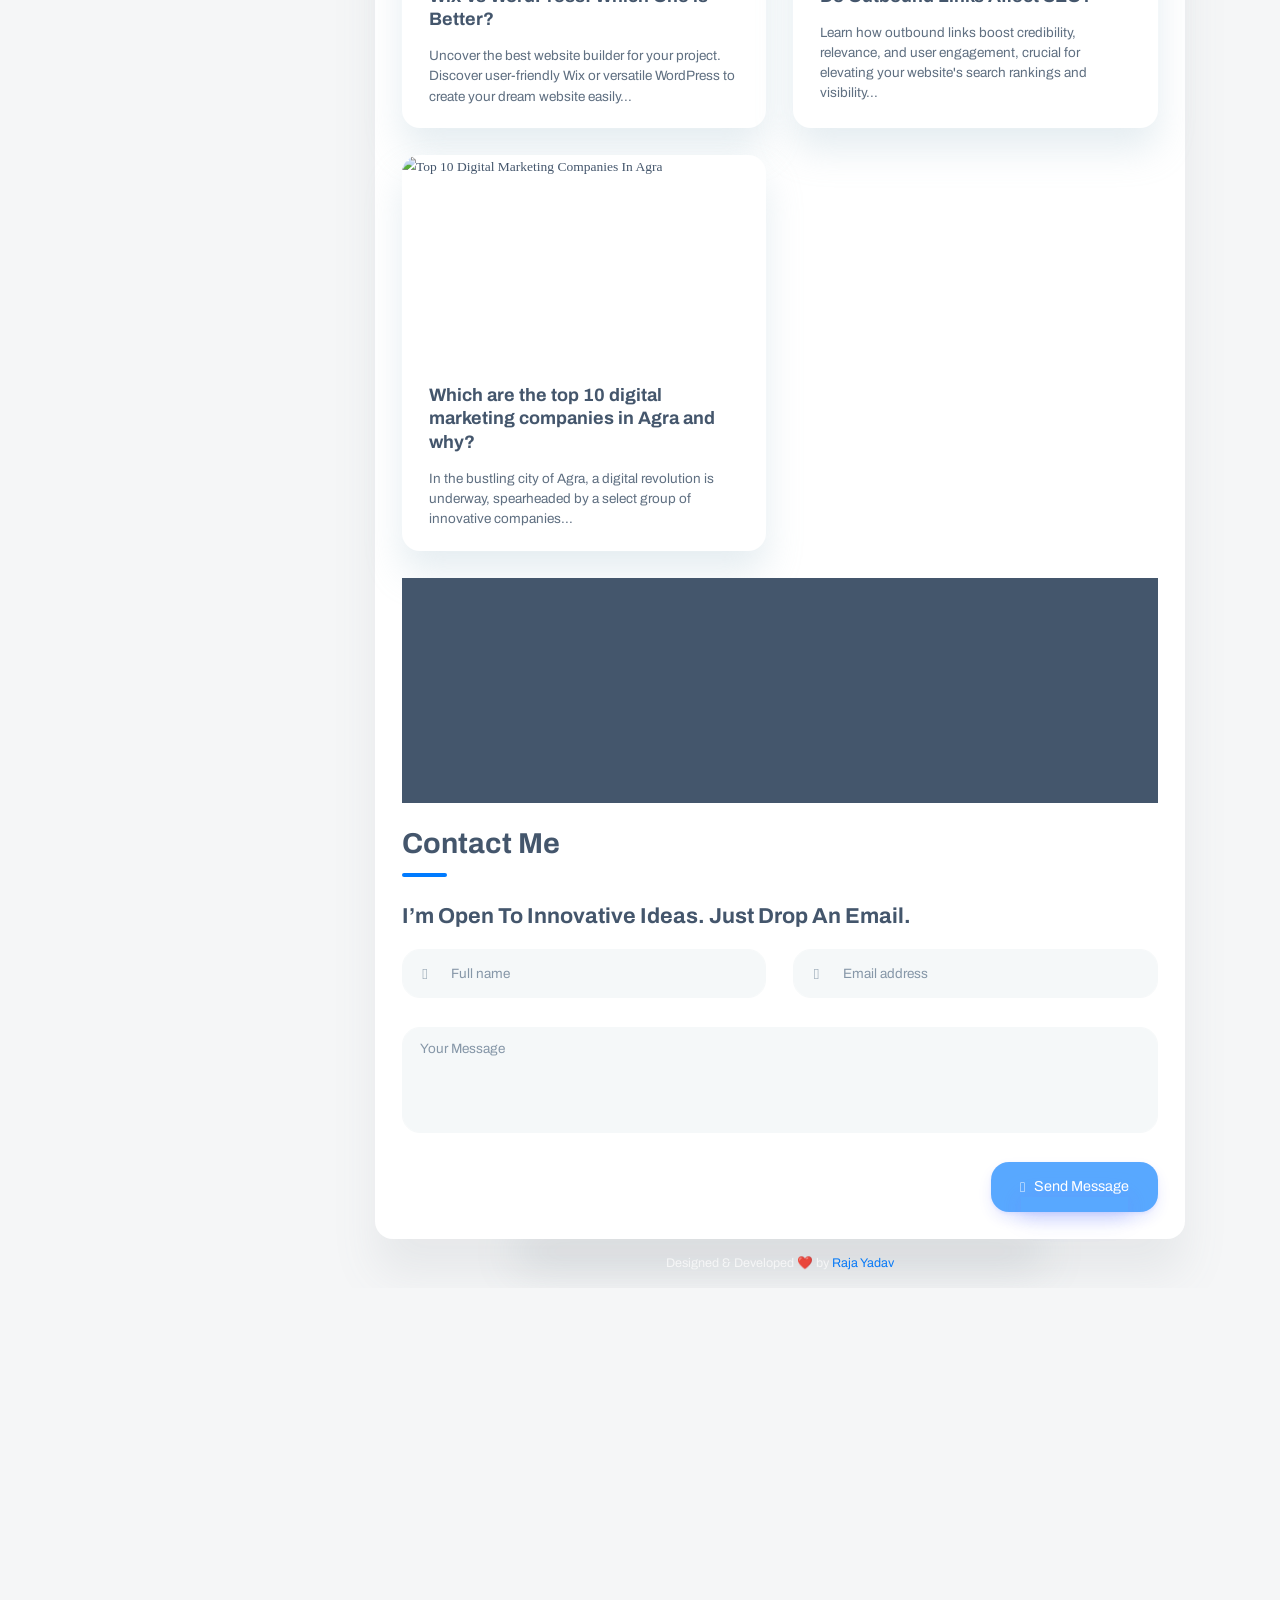
==== commit f2f1f56d: "Update index.html" ====
--- a/index.html
+++ b/index.html
@@ -480,7 +480,7 @@
                     <!-- first blog  -->
                     <article class="news-item box">
                       <div class="news-item__image-wrap overlay overlay--45">
-                        <a class="news-item__link" target="_blank" href="https://www.linkedin.com/pulse/how-choose-best-seo-expert-agra-iliyas-khan" title="Best SEO Expert In Agra"></a>
+                        <a class="news-item__link" target="_blank" href="https://zolaseo.com/" title="Best SEO Expert In Agra"></a>
                         <img class="cover ls-is-cached lazyloaded" src="assets/img/best-seo-expert-in-agra.jpg" alt="Best SEO Expert In Agra" title="Best SEO Expert In Agra">
                       </div>
                       <div class="news-item__caption">
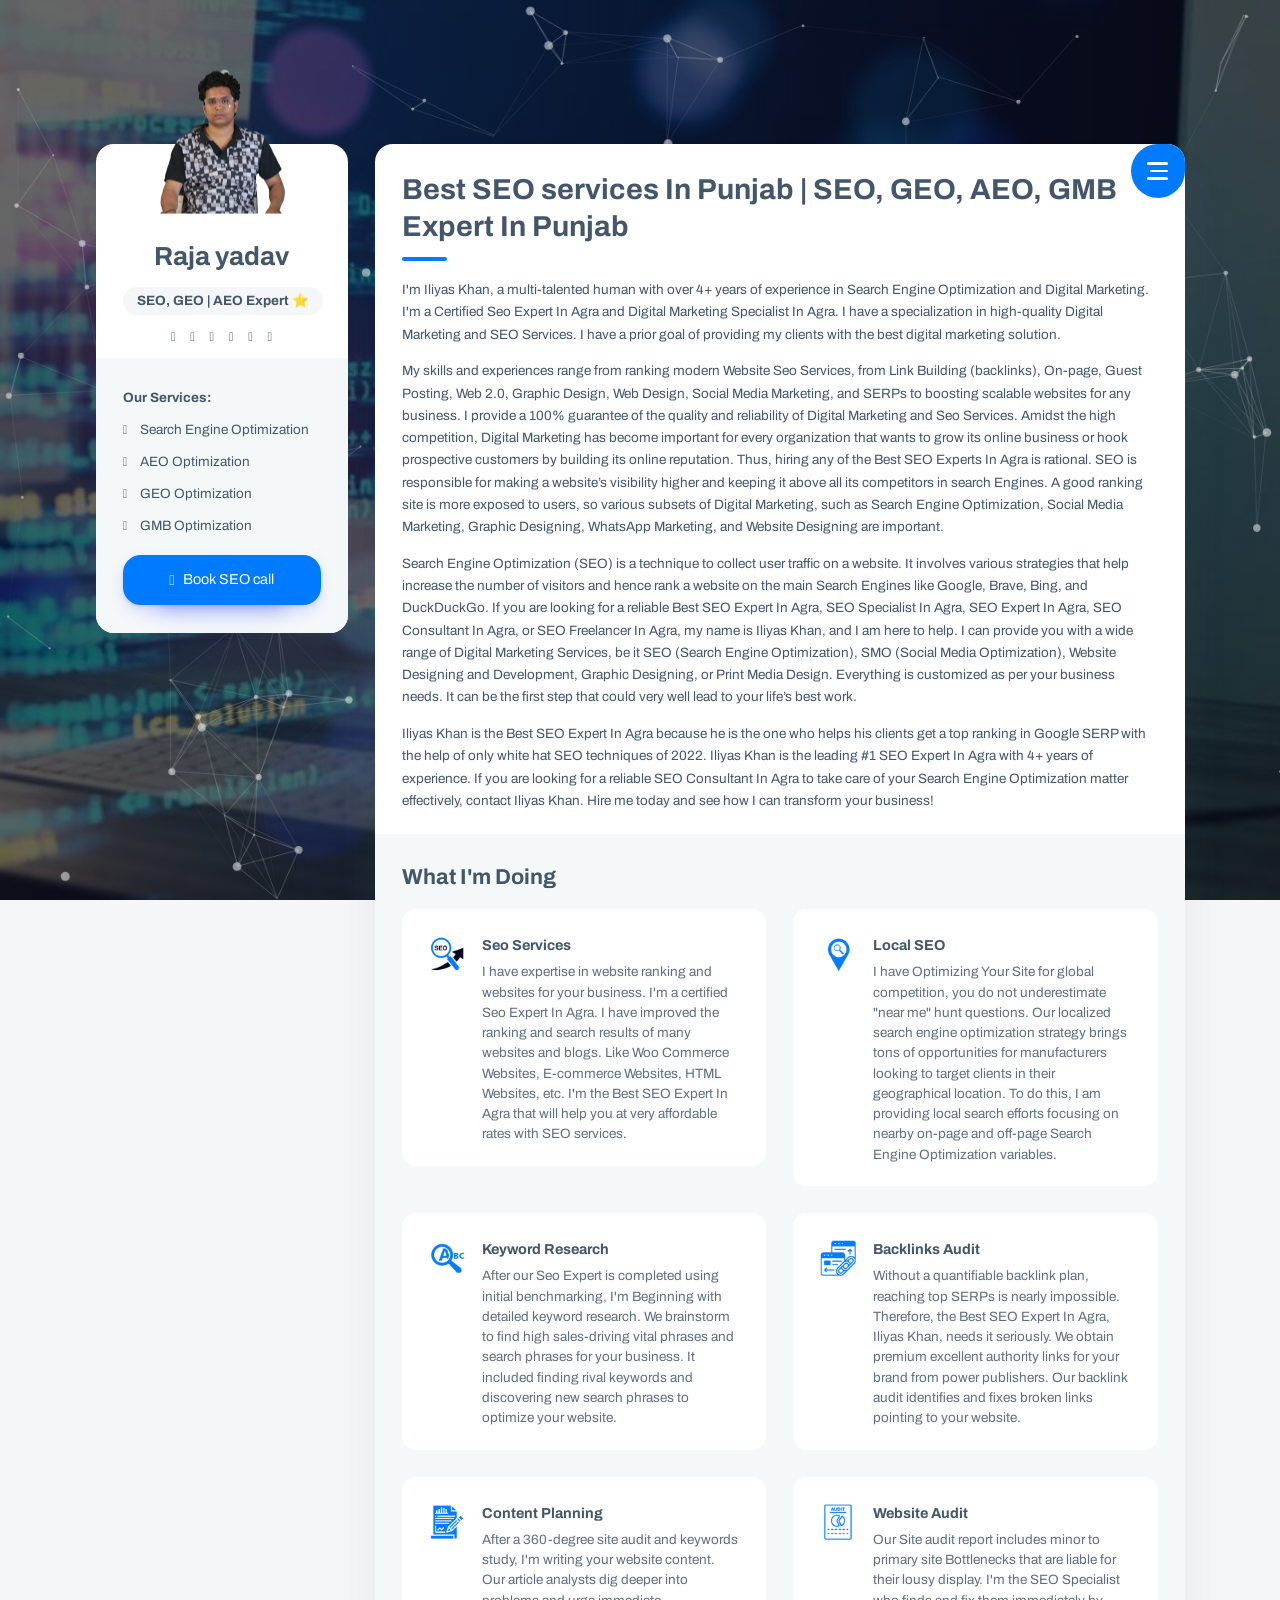
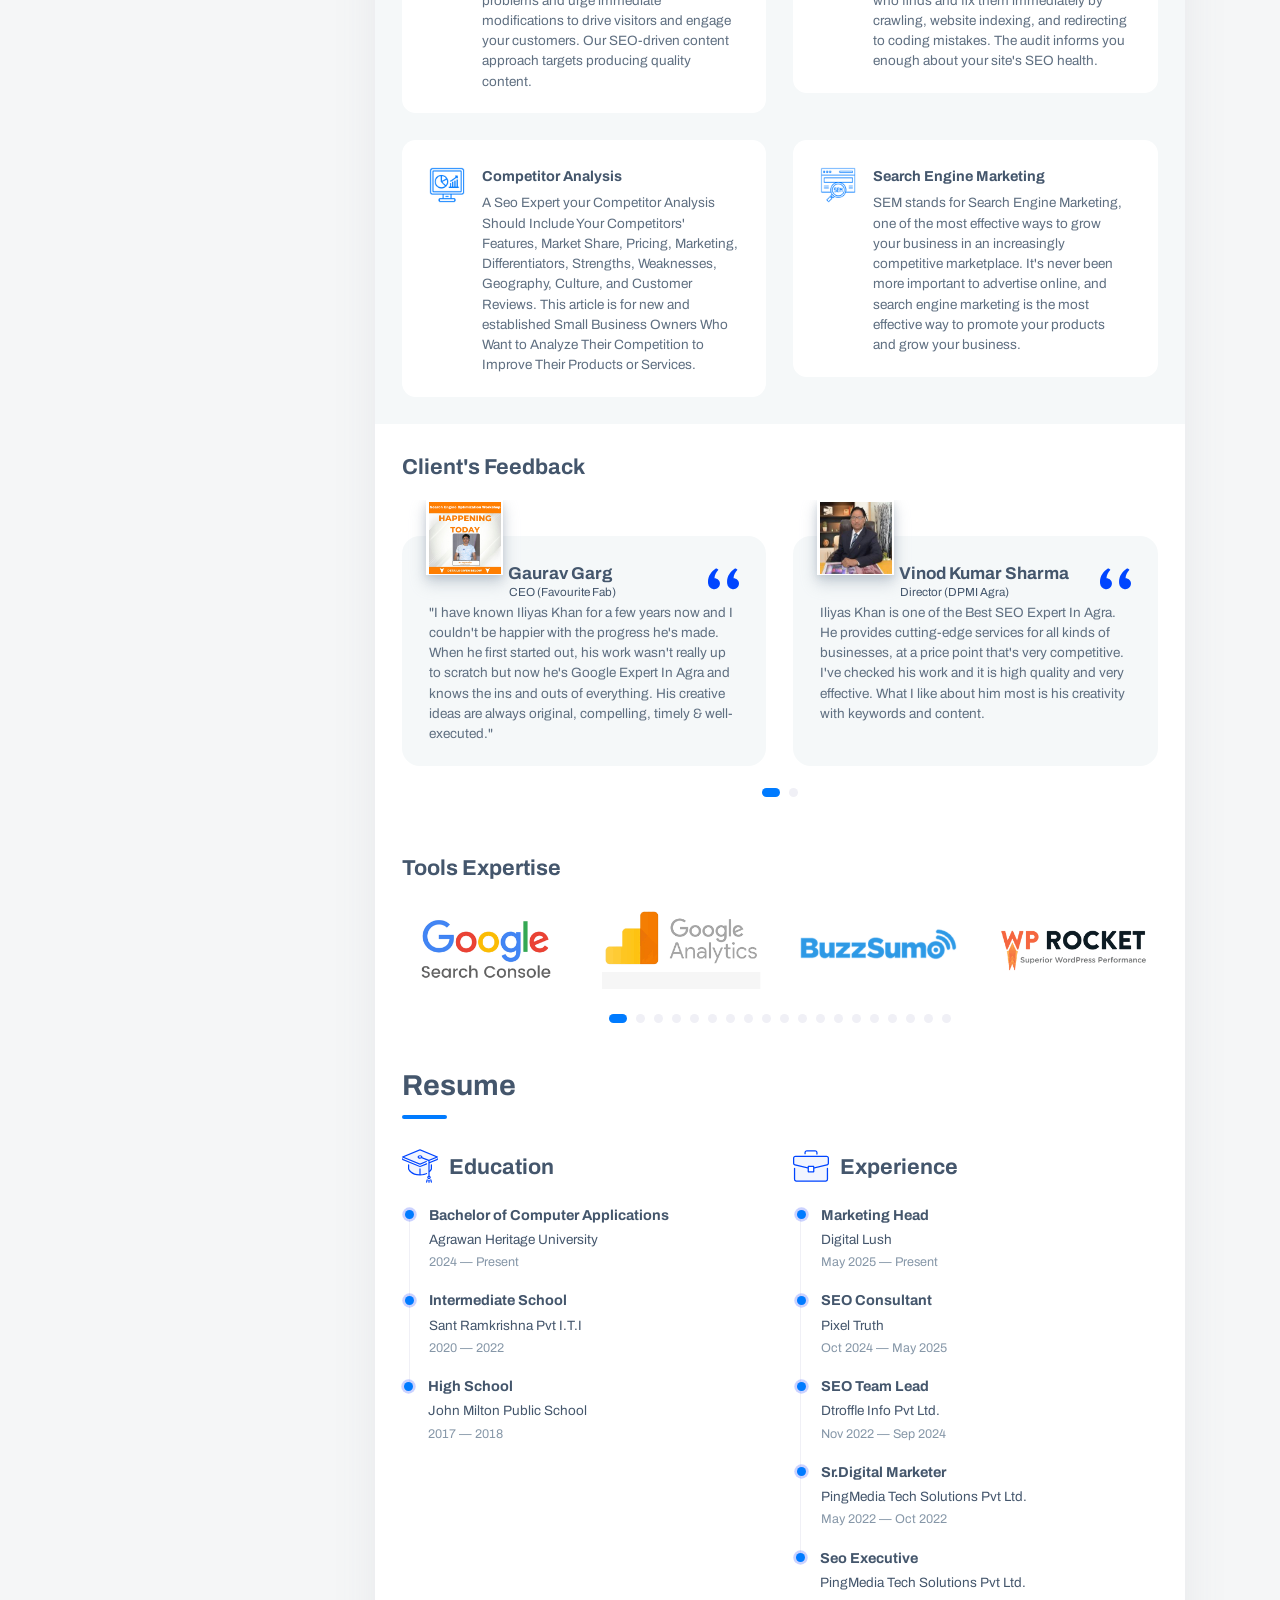
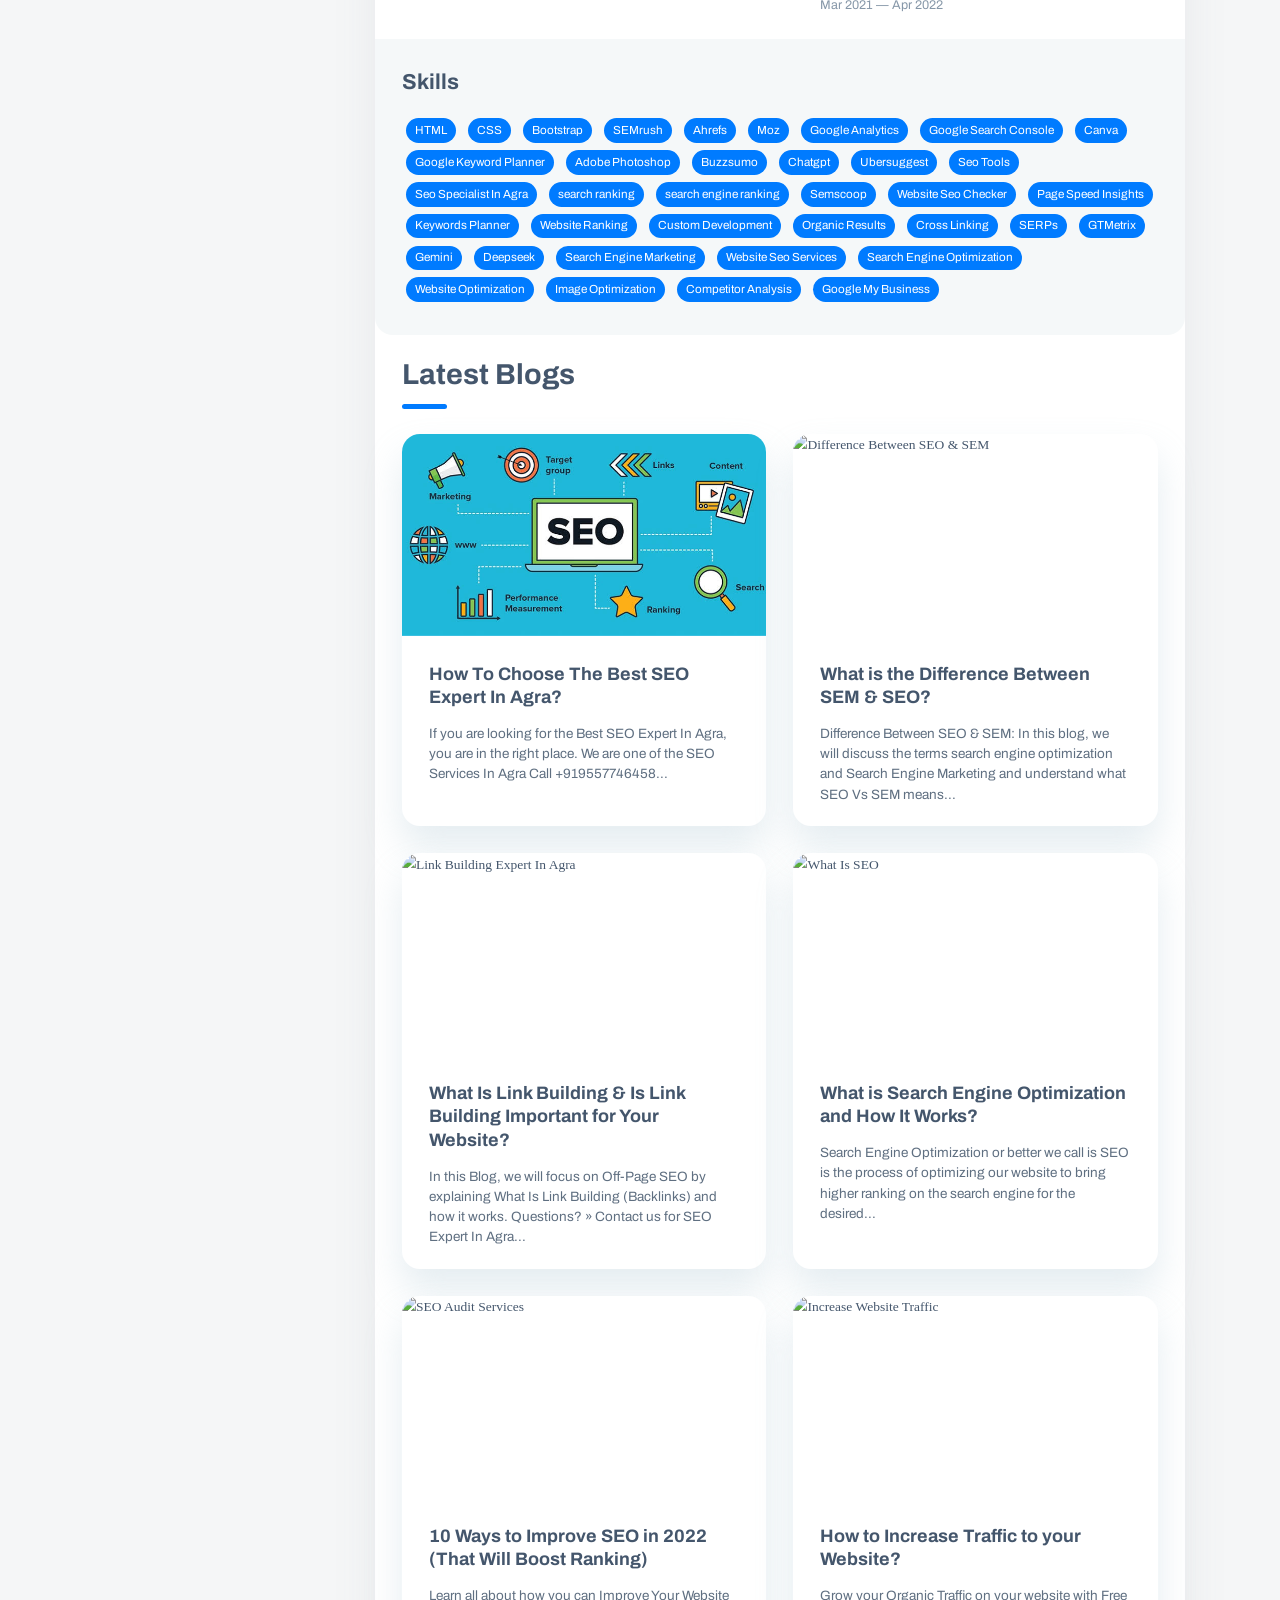
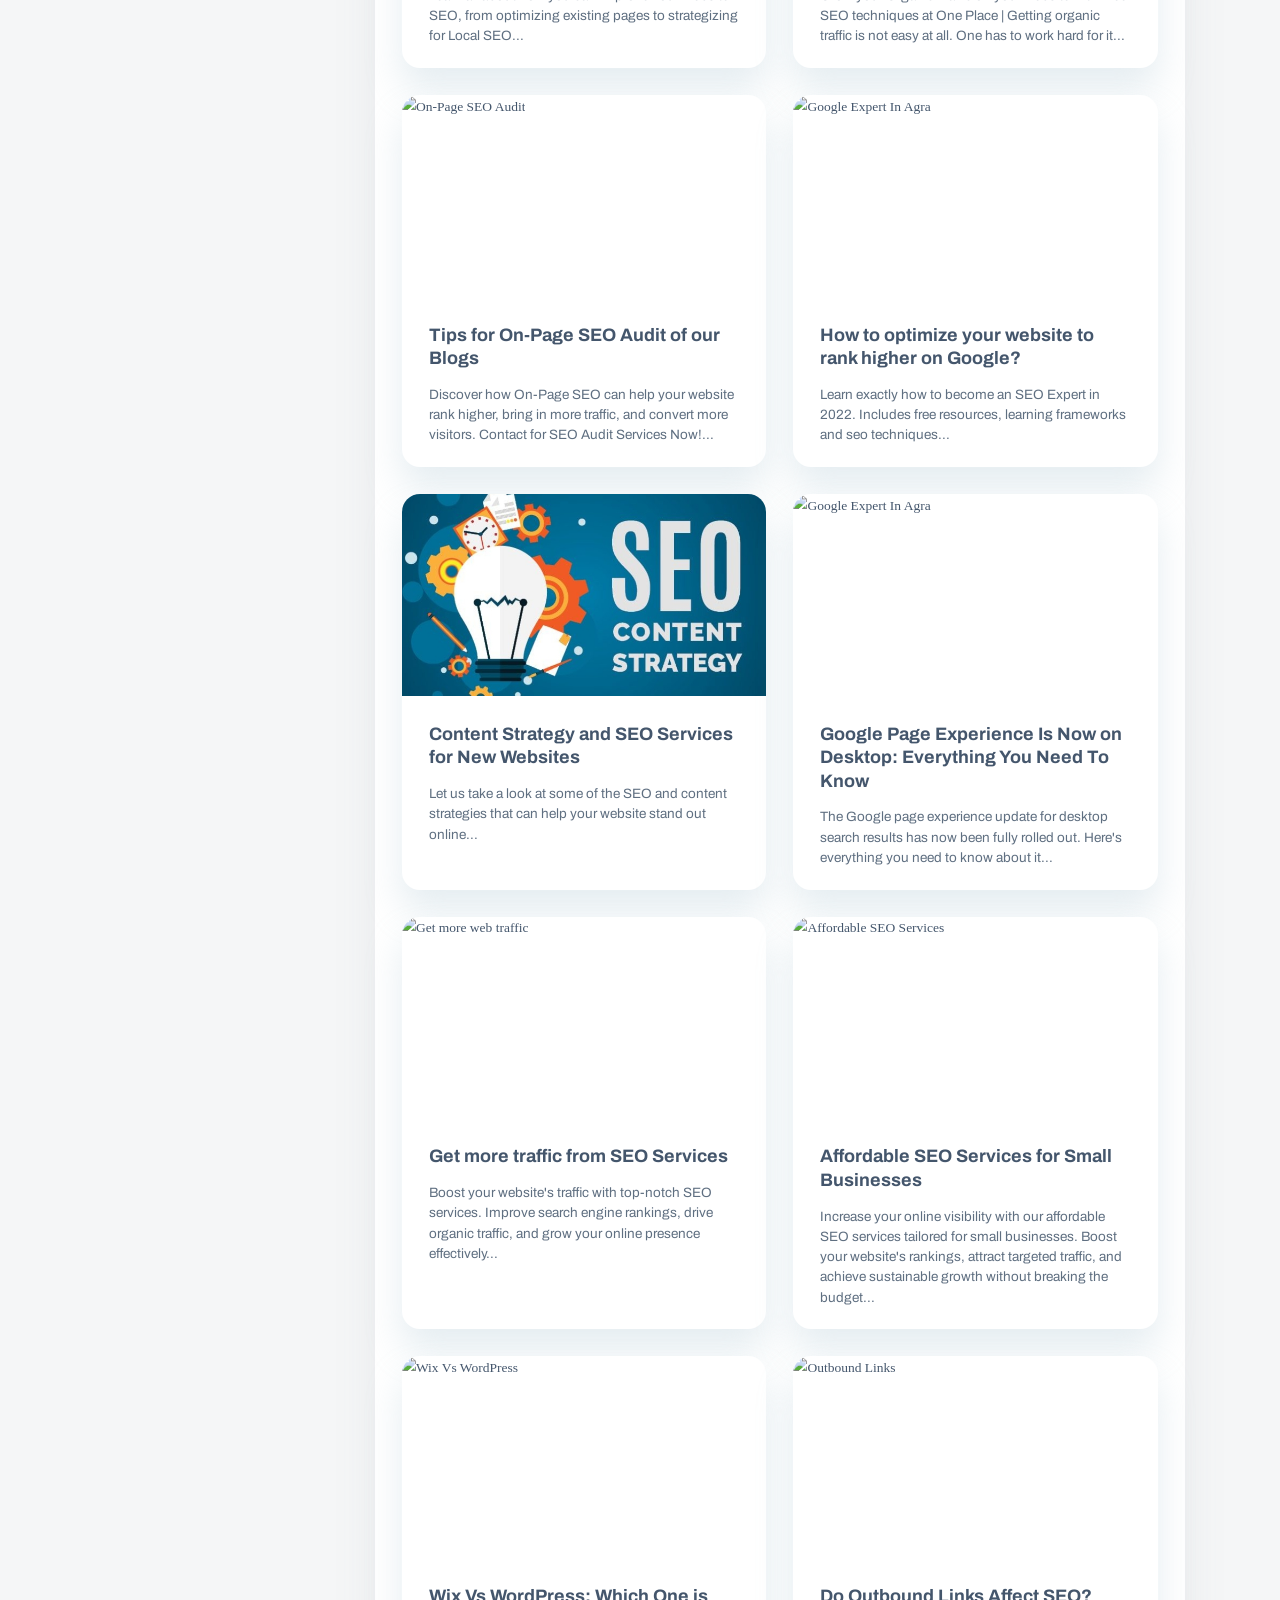
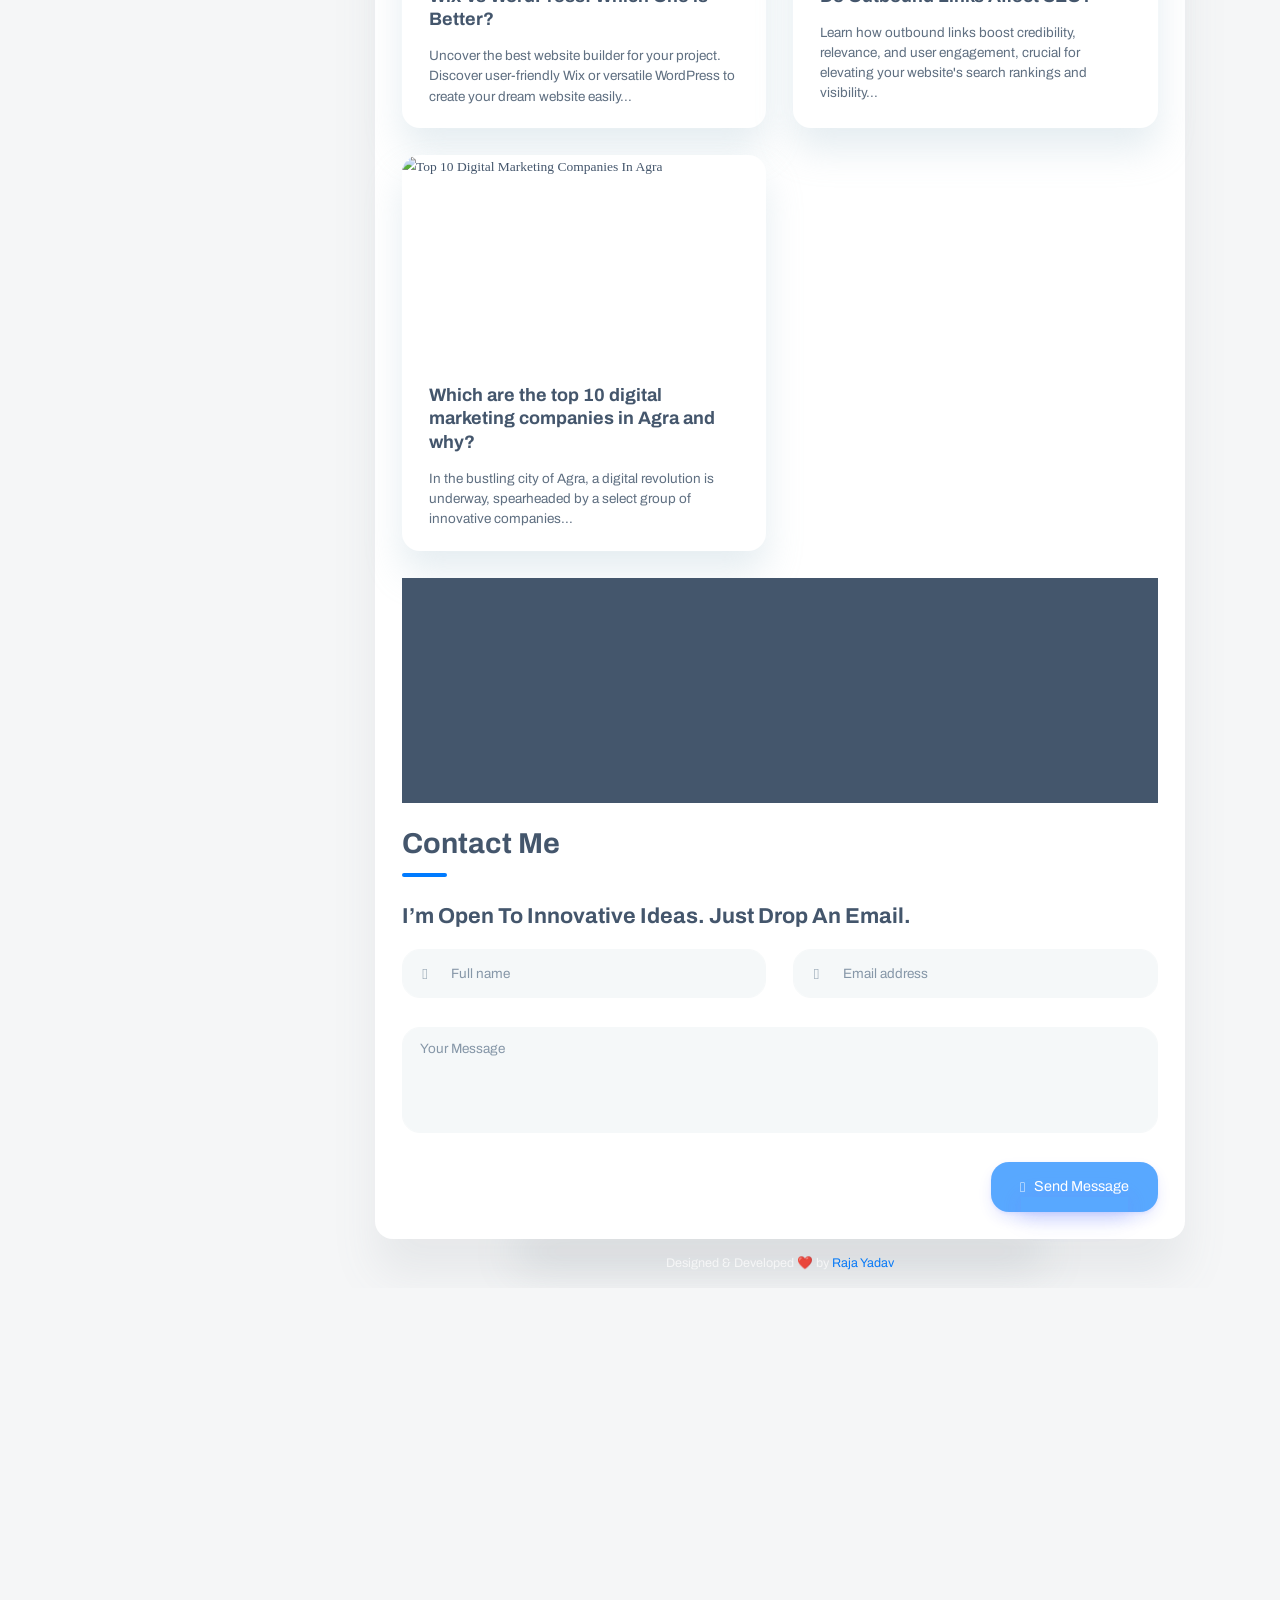
==== commit 16a70ead: "Update index.html" ====
--- a/index.html
+++ b/index.html
@@ -481,7 +481,7 @@
                     <article class="news-item box">
                       <div class="news-item__image-wrap overlay overlay--45">
                         <a class="news-item__link" target="_blank" href="https://zolaseo.com/" title="Best SEO Expert In Agra"></a>
-                        <img class="cover ls-is-cached lazyloaded" src="assets/img/best-seo-expert-in-agra.jpg" alt="Best SEO Expert In Agra" title="Best SEO Expert In Agra">
+                        <img class="cover ls-is-cached lazyloaded" src="assets/img/images.jpg" alt="Best SEO Expert In Agra" title="Best SEO Expert In Agra">
                       </div>
                       <div class="news-item__caption">
                         <h2 class="title title--h4">How To Choose The Best SEO Expert In Agra?
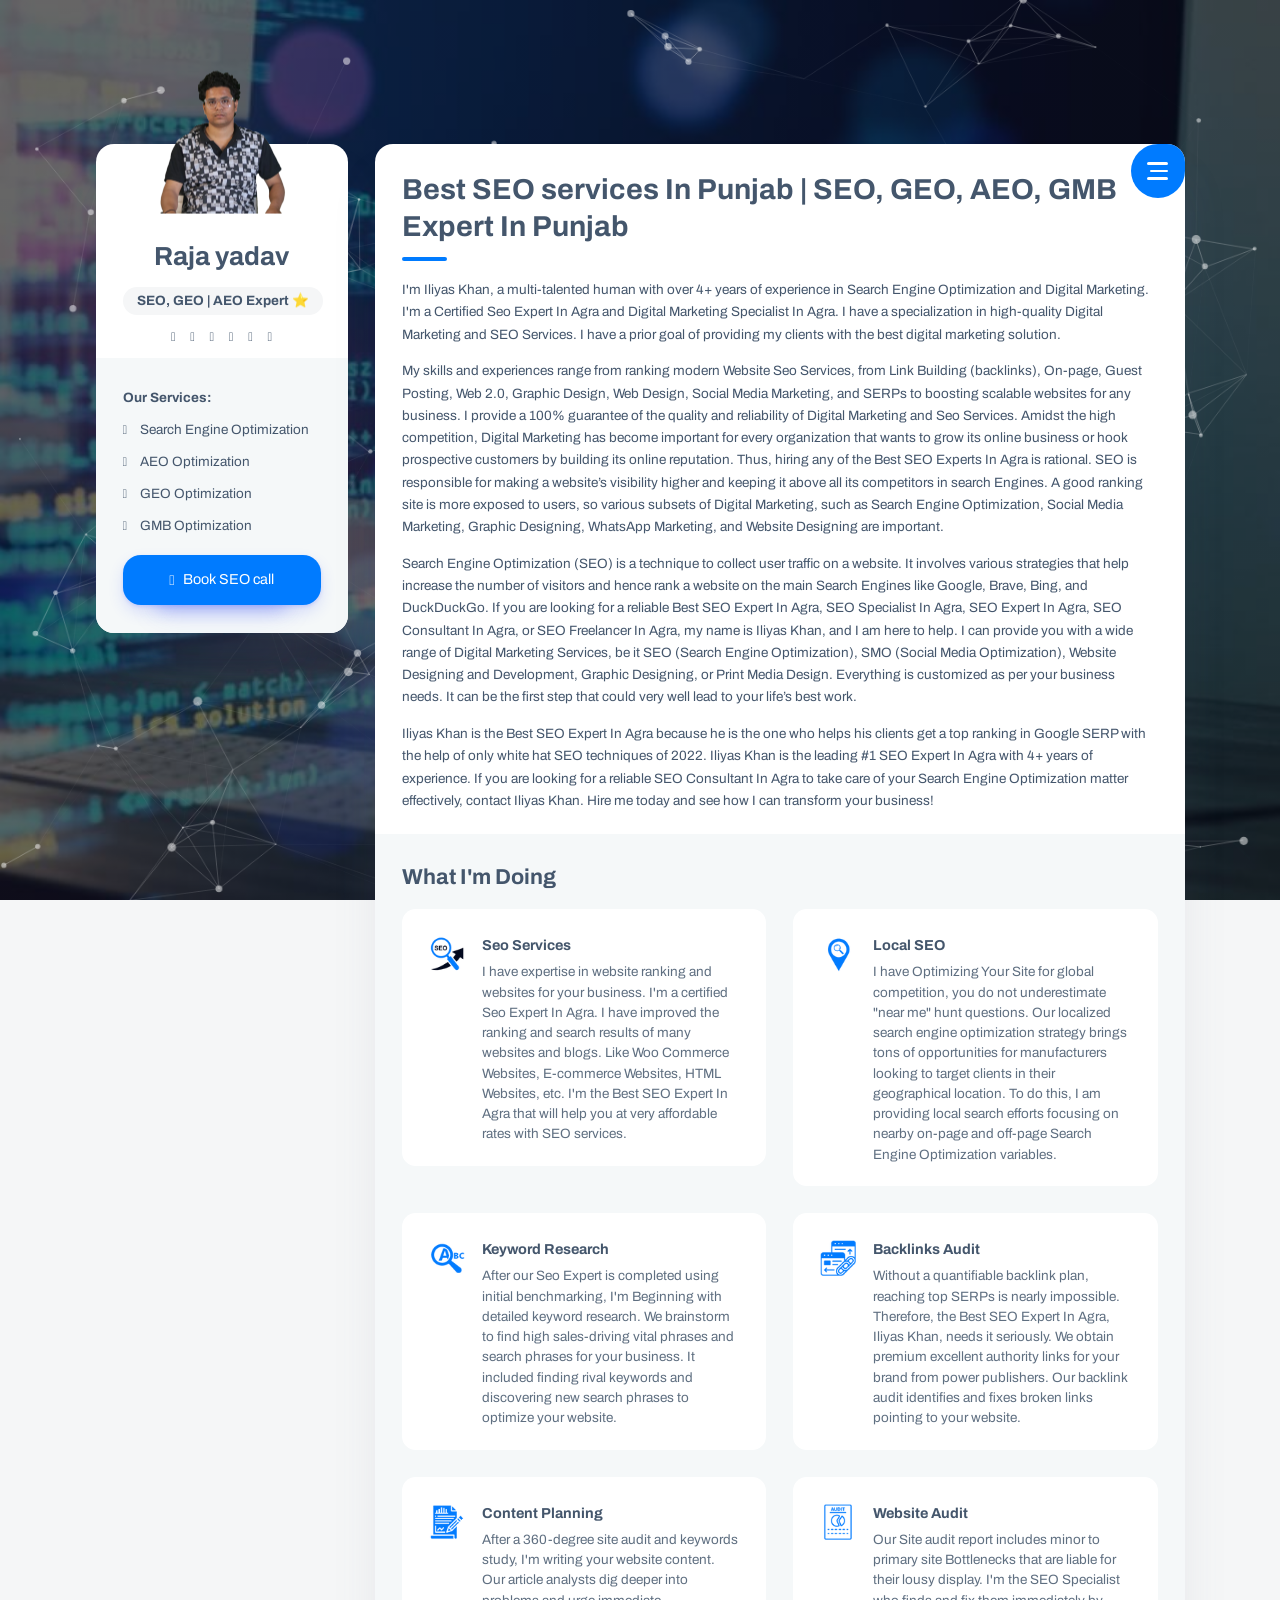
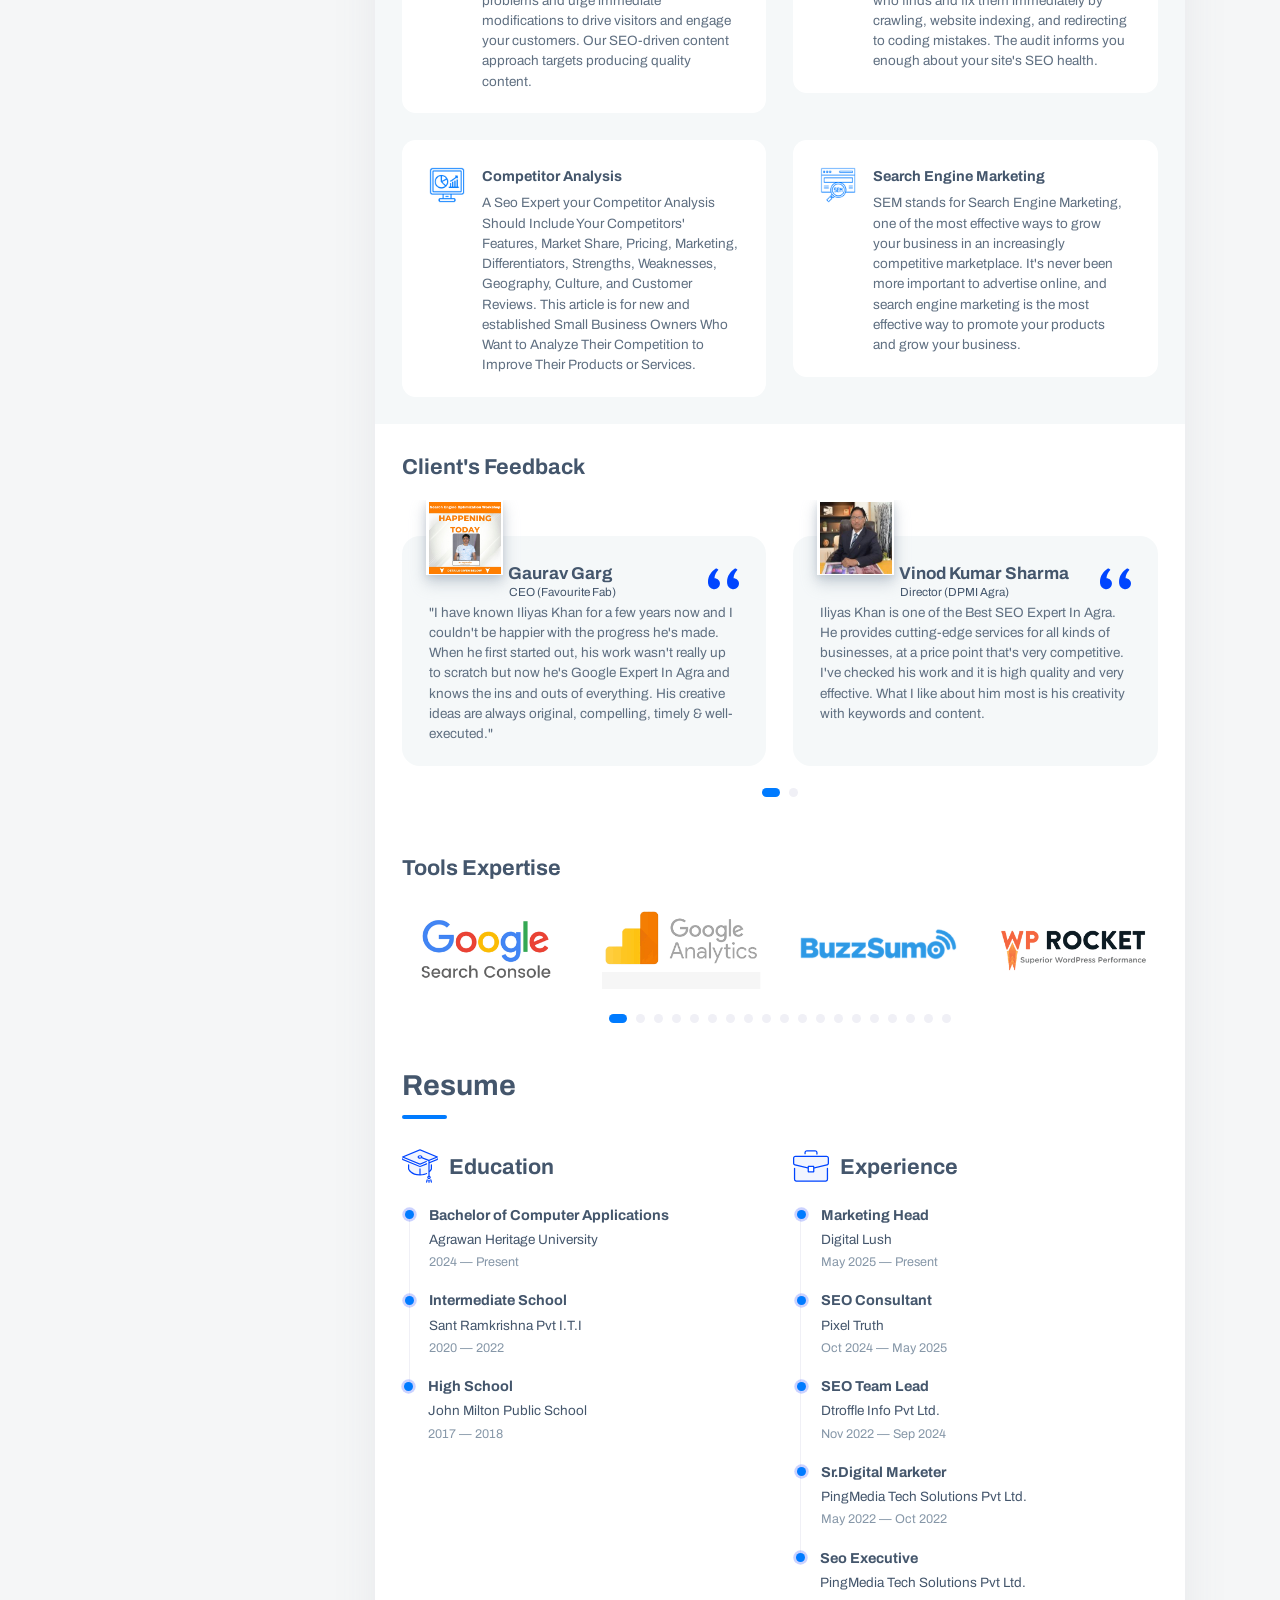
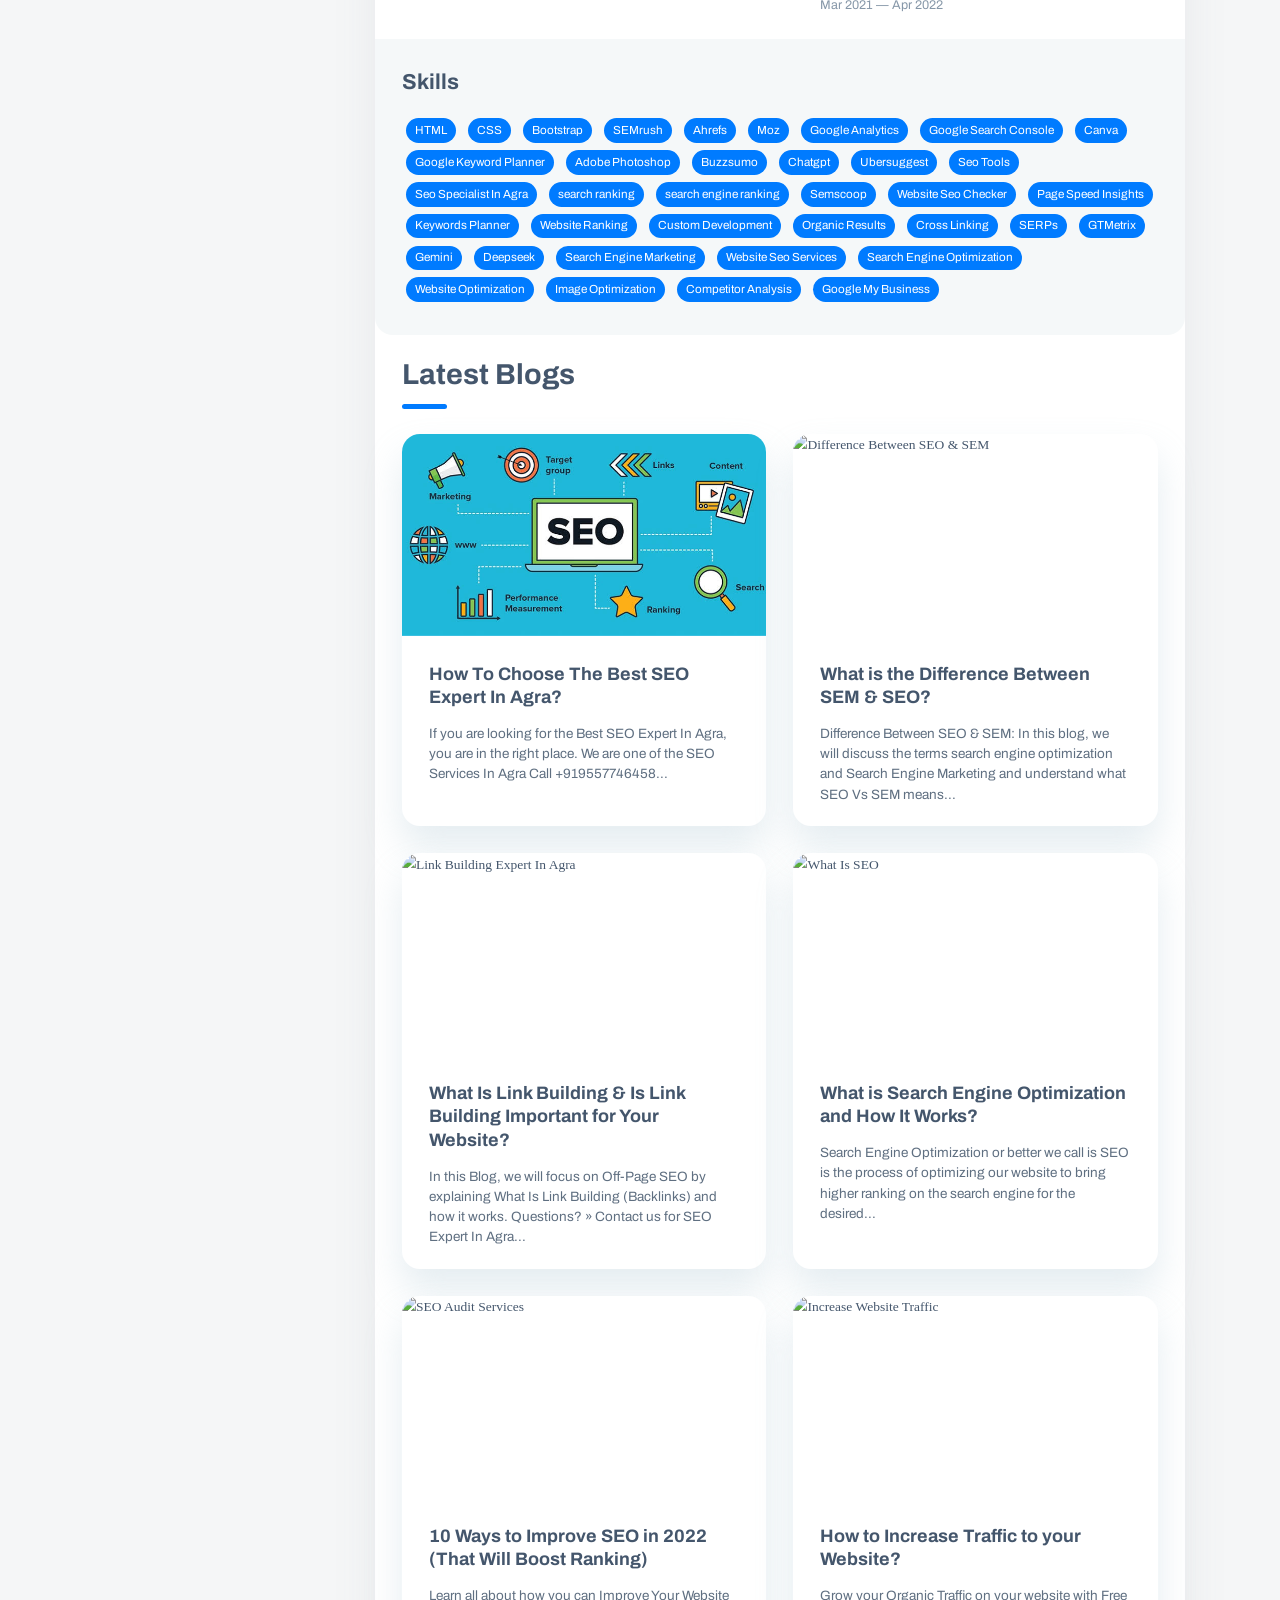
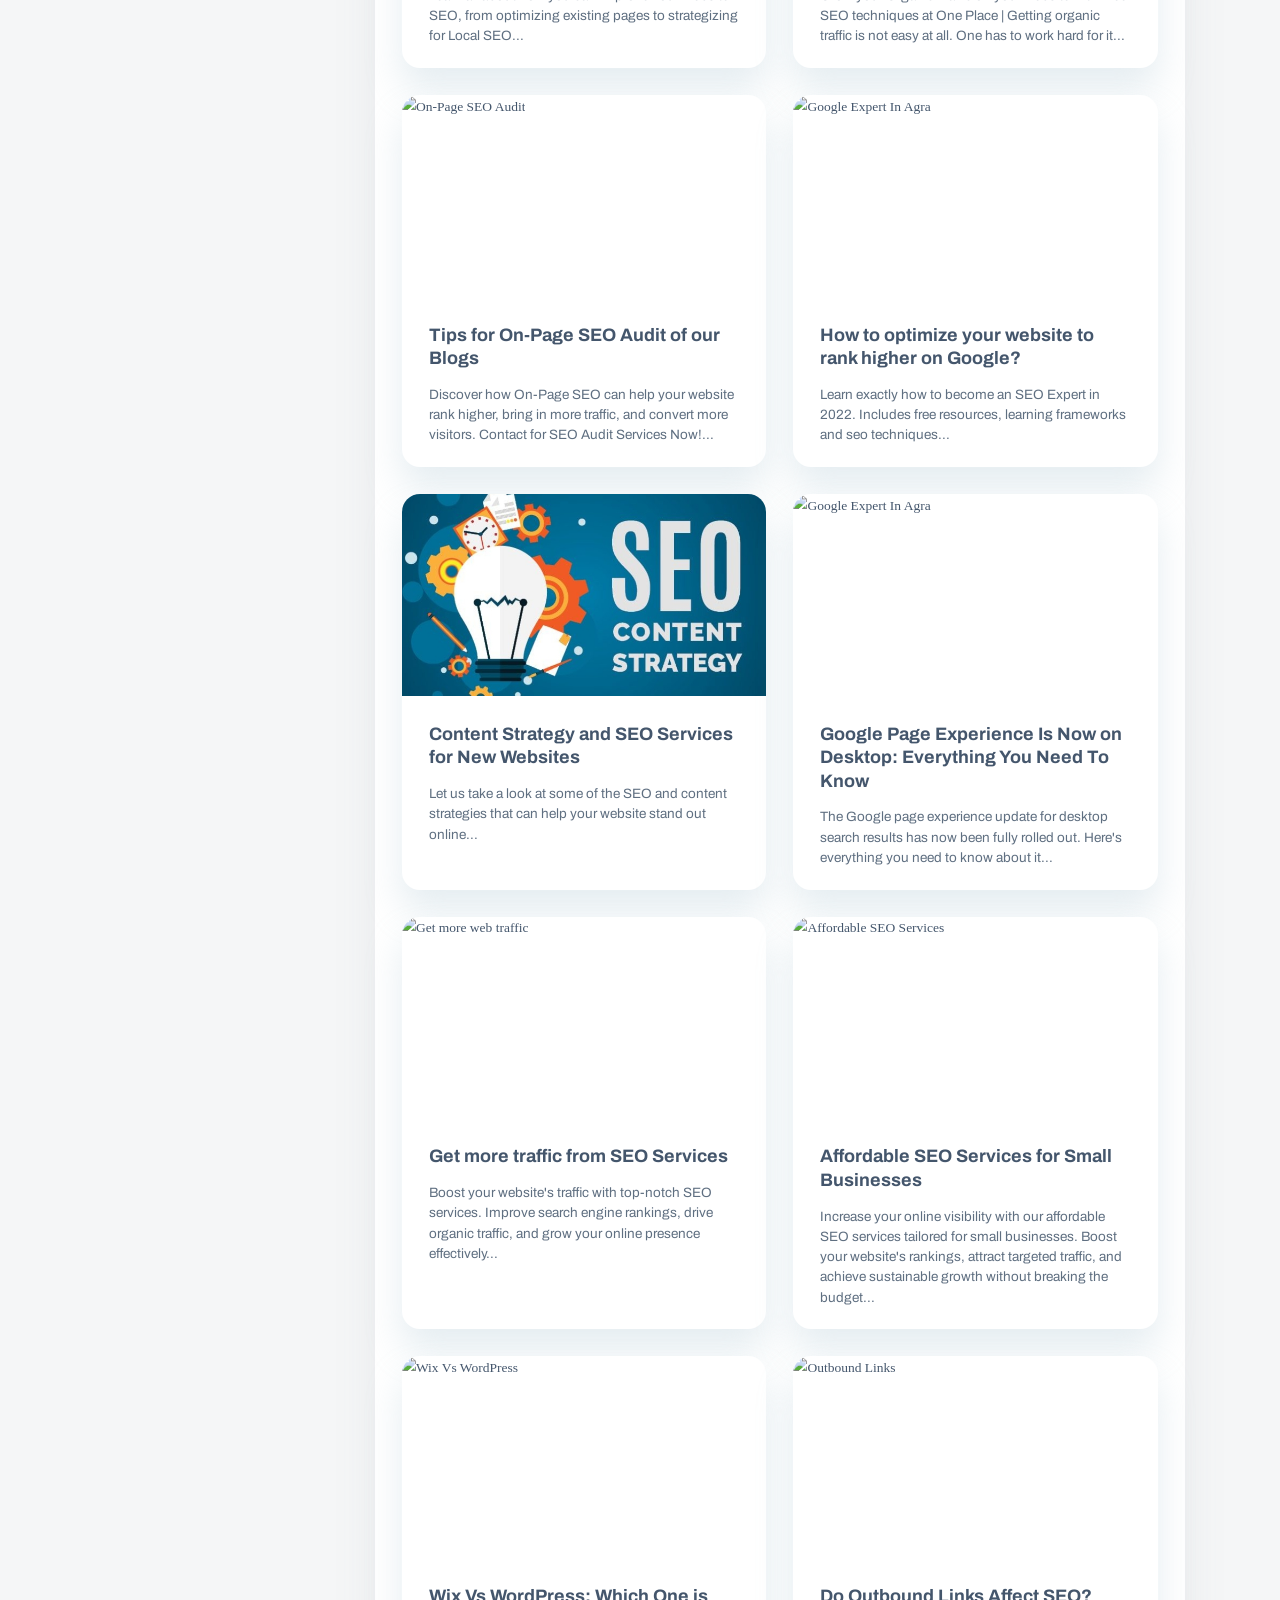
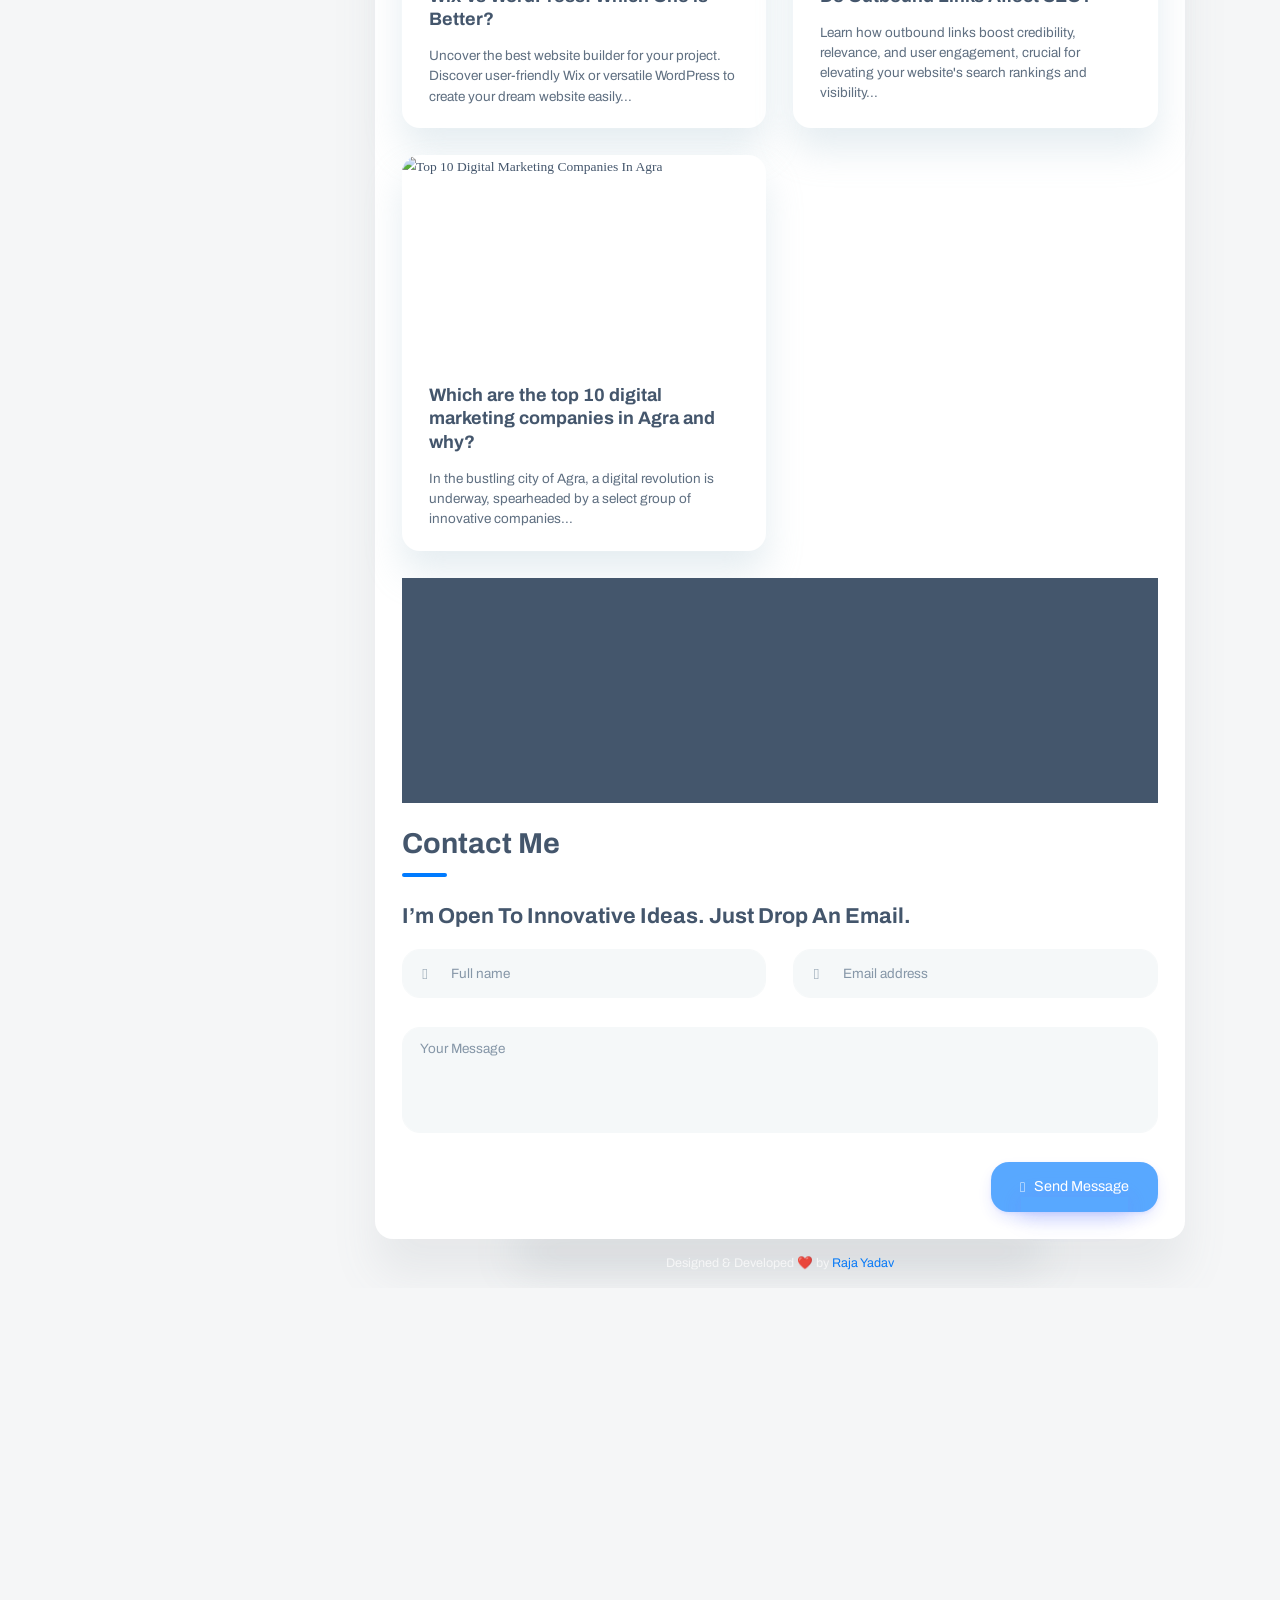
==== commit 9728528a: "Update index.html" ====
--- a/index.html
+++ b/index.html
@@ -11,7 +11,7 @@
     <meta name="keywords" content="Seo Expert In Agra, Best Seo Expert In Agra, Seo Consultant In Agra, Seo Specialist In Agra, Web Designer In Agra, Digital Marketing Specialist In Agra, WordPress Developer In Agra">
     <meta name="description" content="Looking for Best SEO Expert In Agra? We provide the Best SEO Services In Agra, helping businesses to rank higher in search engines and get more traffic. ">
     <!-- Facebook Meta Tags -->
-    <meta property="og:url" content="https://iliyaskhanseo.github.io/about/">
+    <meta property="og:url" content="https://zolaseo.github.io/seo-services-punjab/">
     <meta property="og:type" content="website">
     <meta property="og:title" content="Best SEO services In Punjab | SEO Specialist In Punjab | Raja yadav">
     <meta property="og:description" content="Looking for Best SEO Expert In Agra? We provide the Best SEO Services In Agra, helping businesses to rank higher in search engines and get more traffic.">
@@ -19,10 +19,10 @@
     <!-- Twitter Meta Tags -->
     <meta name="twitter:card" content="summary_large_image">
     <meta property="twitter:domain" content="iliyaskhanseo.github.io">
-    <meta property="twitter:url" content="https://iliyaskhanseo.github.io/about/">
+    <meta property="twitter:url" content="https://zolaseo.github.io/seo-services-punjab/">
     <meta name="twitter:title" content="BBest SEO services In Punjab | SEO Specialist In Punjab | Raja yadav">
     <meta name="twitter:description" content="Looking for Best SEO Expert In Agra? We provide the Best SEO Services In Agra, helping businesses to rank higher in search engines and get more traffic.">
-    <meta name="twitter:image" content="https://iliyaskhanseo.github.io/about/assets/img/Eh5LkdTk6ANN.png">
+    <meta name="twitter:image" content="assets/img/best-consultant-in-agra.png">
     <!-- Google Search Console Tag -->
     
     <!-- Pinterest Console Tag -->
@@ -35,7 +35,7 @@
     <link rel="apple-touch-icon" sizes="72x72" href="assets/img/best-consultant-in-agra copy.jpg">
     <link rel="apple-touch-icon" sizes="57x57" href="assets/img/best-consultant-in-agra copy.jpg">
     <link rel="shortcut icon" href="assets/img/fevicon.png">
-    <link rel="canonical" href="https://iliyaskhanseo.github.io/about/">
+    <link rel="canonical" href="https://zolaseo.github.io/seo-services-punjab/">
     <!-- Styles -->
     <link rel="stylesheet" type="text/css" href="assets/styles/style.css">
     <link rel="stylesheet" type="text/css" href="assets/demo/style-demo.css">
